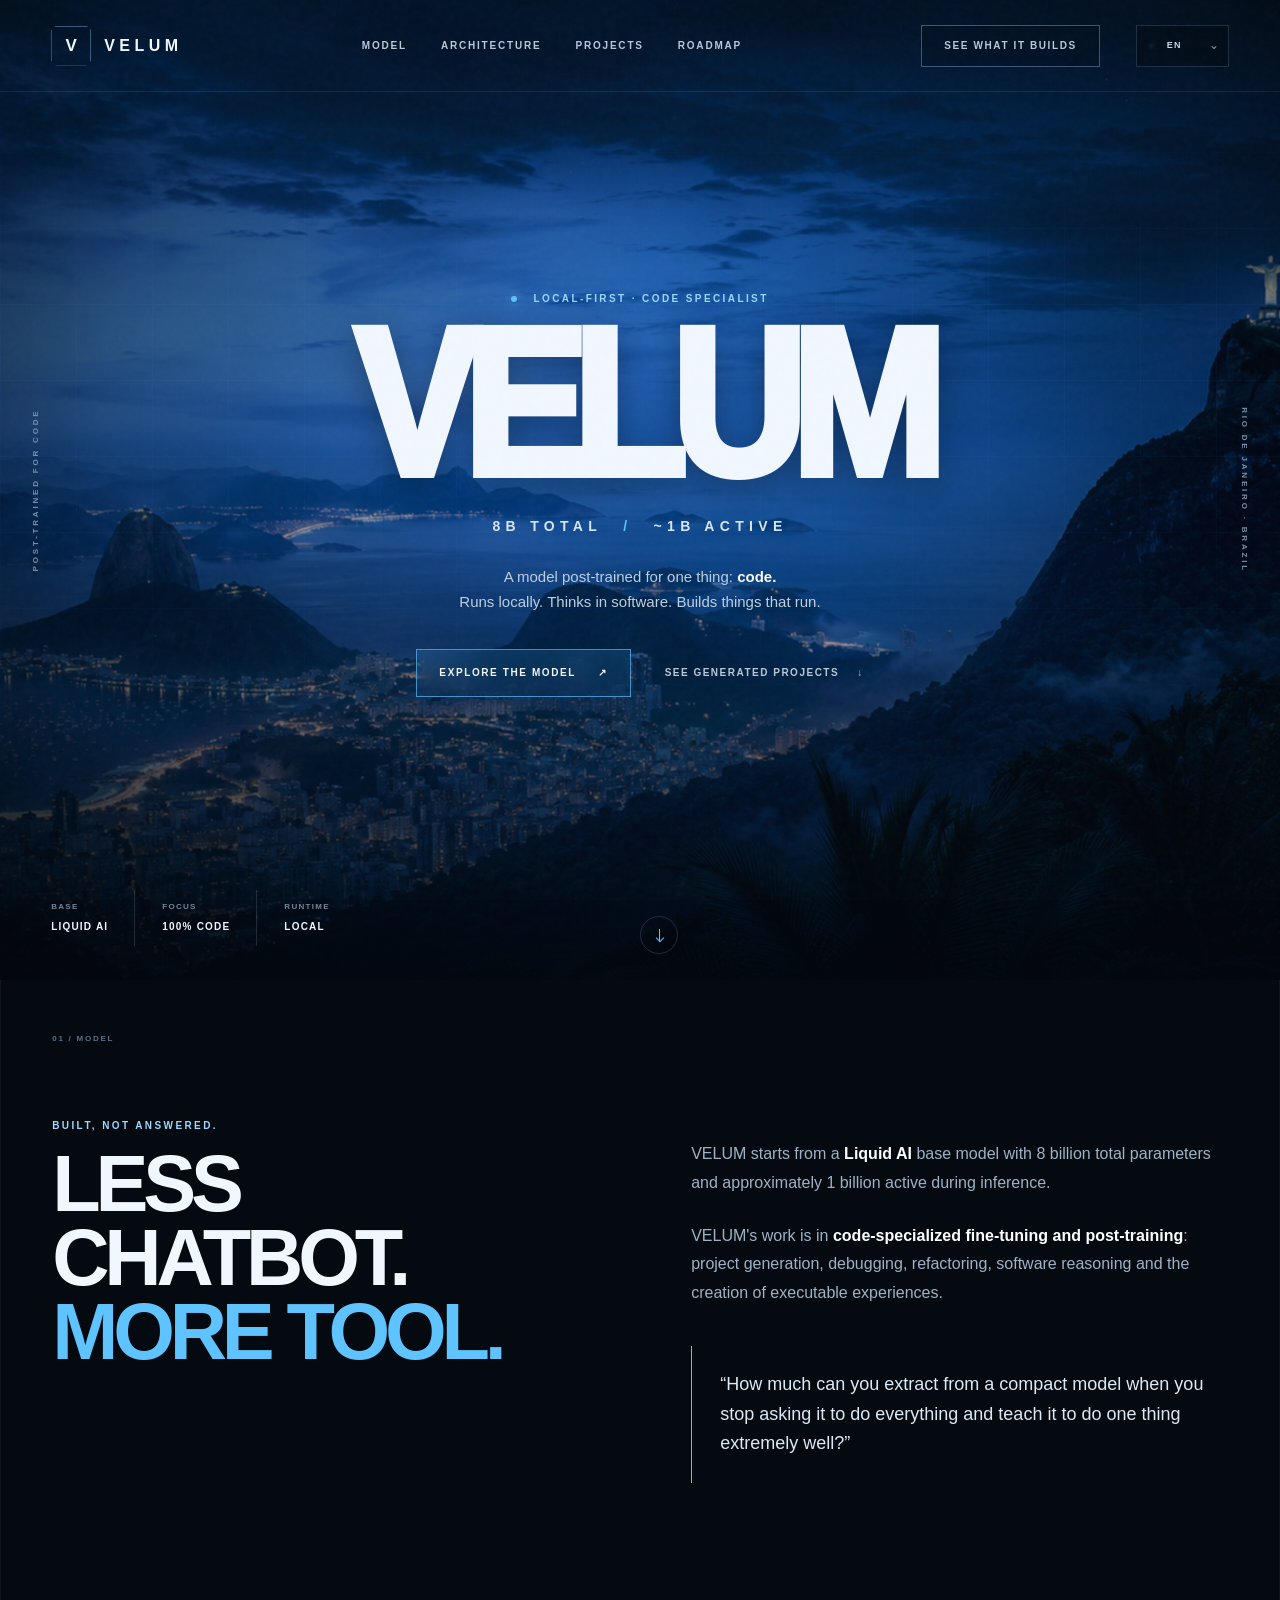
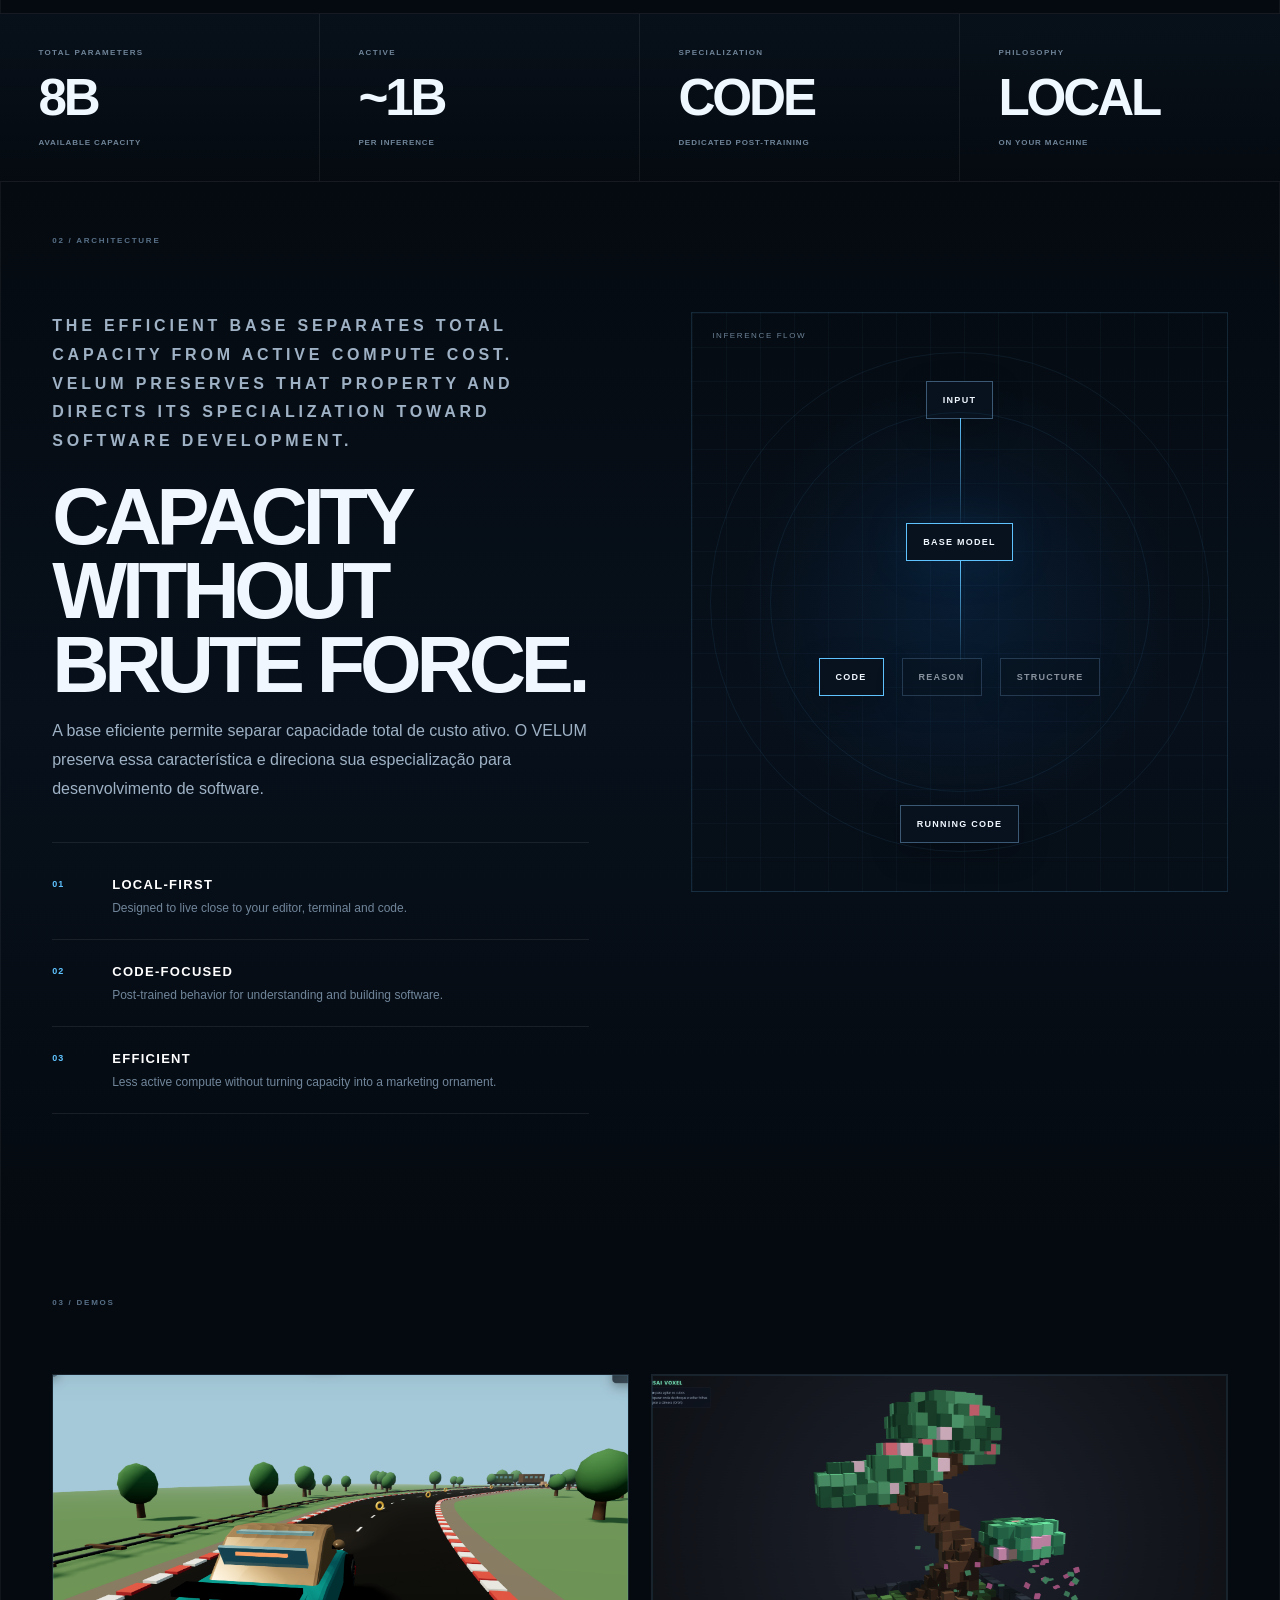
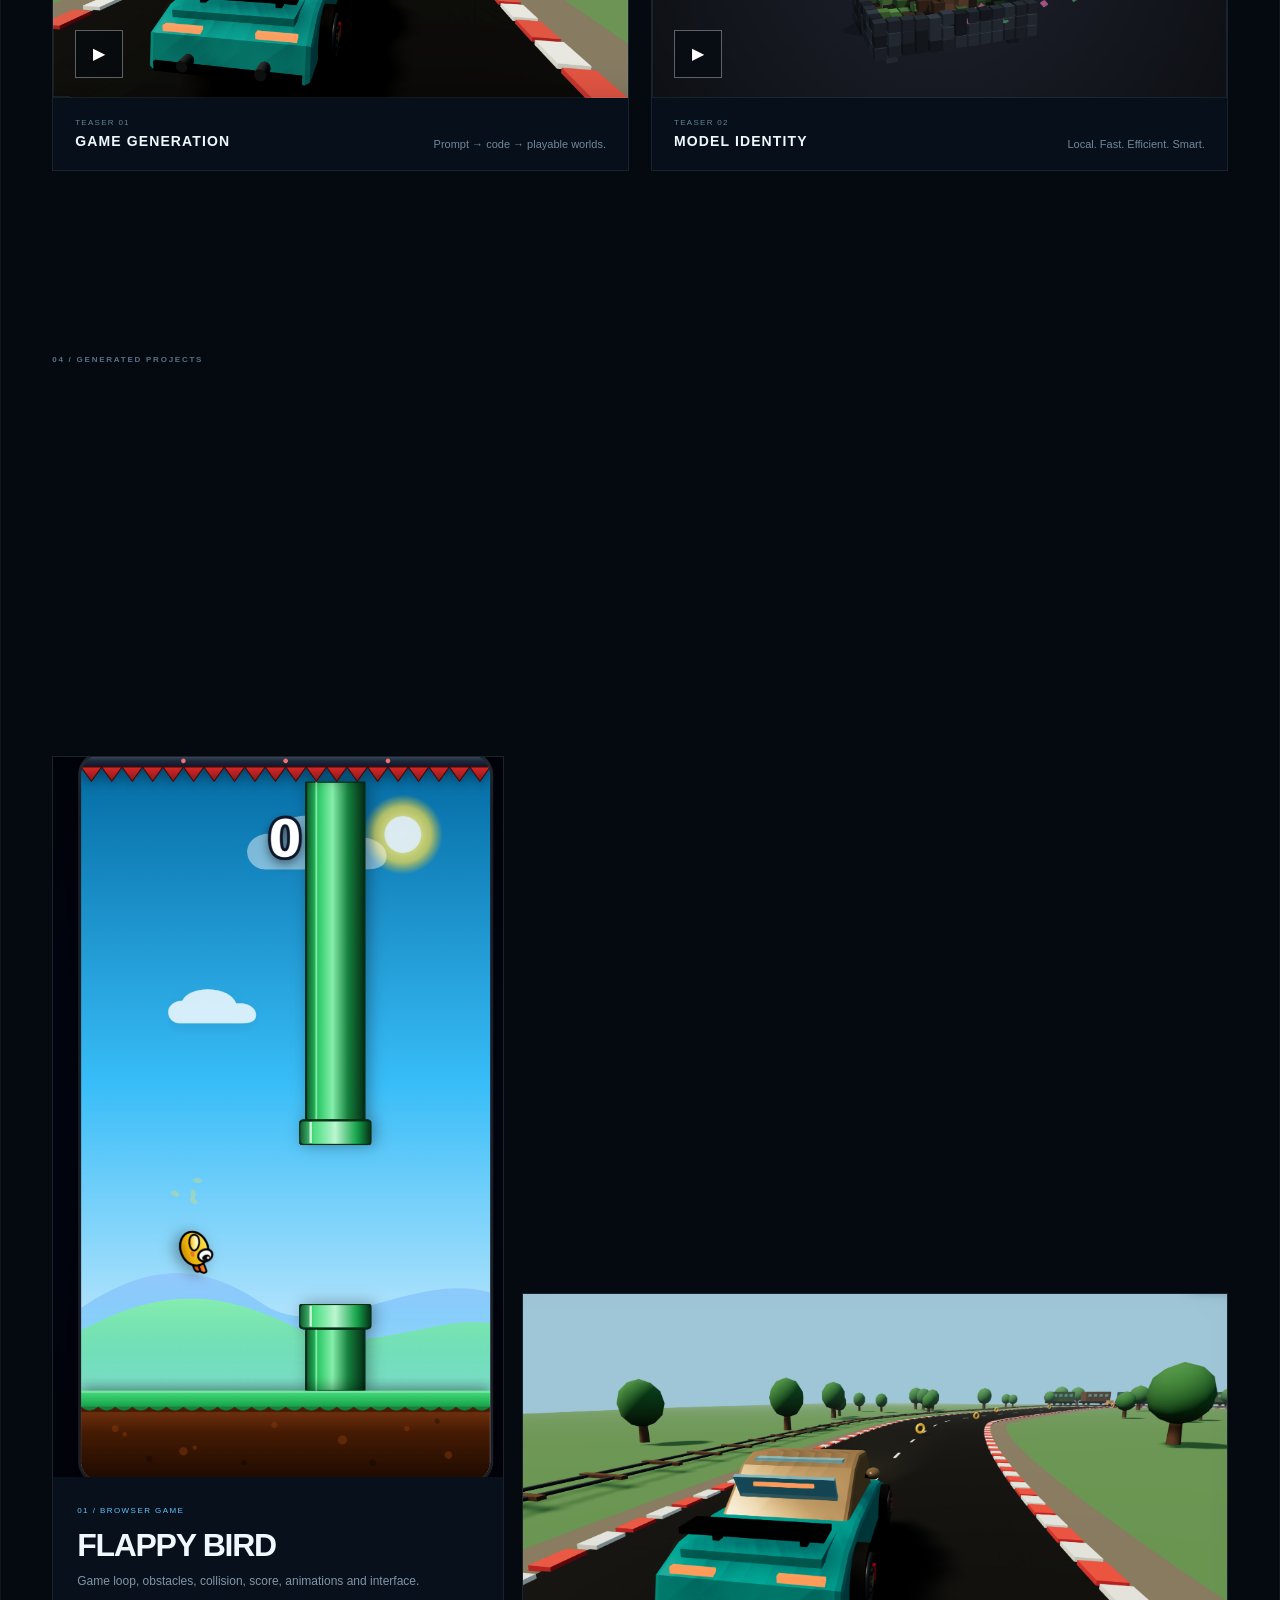
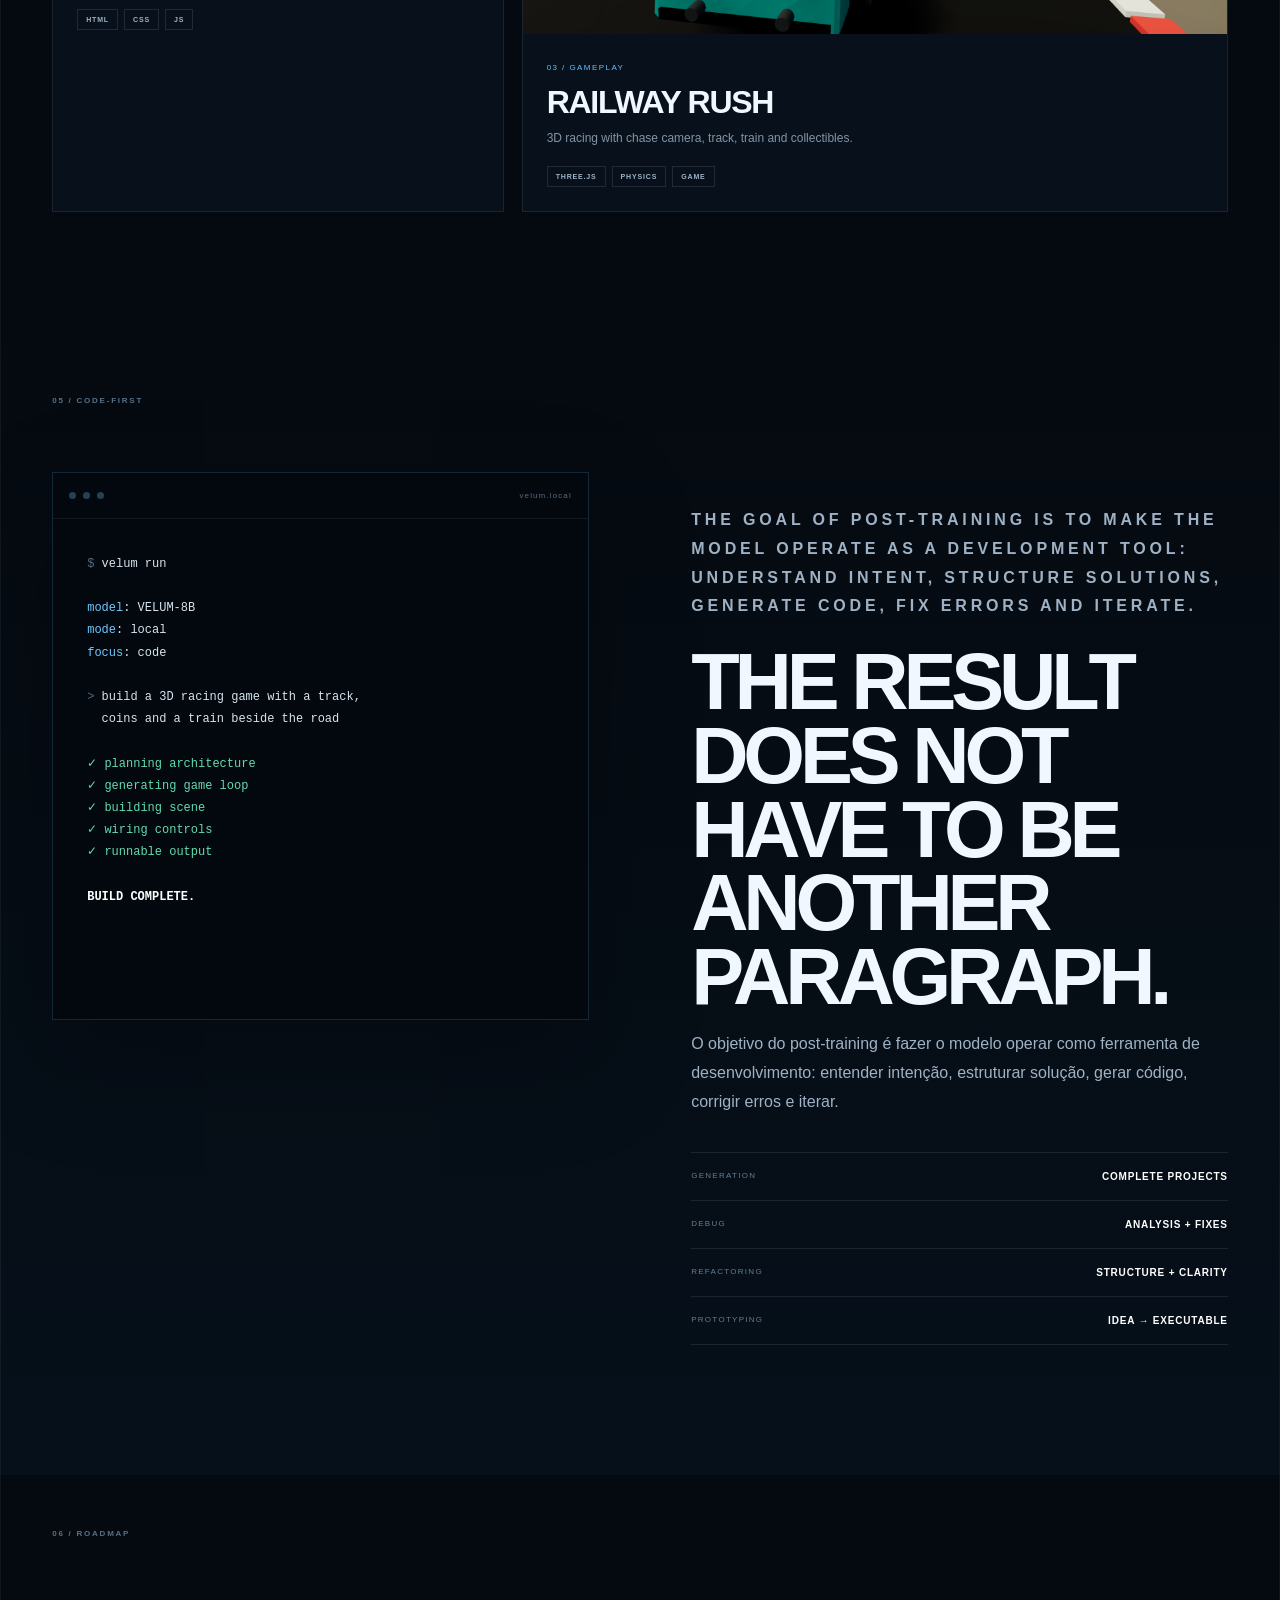
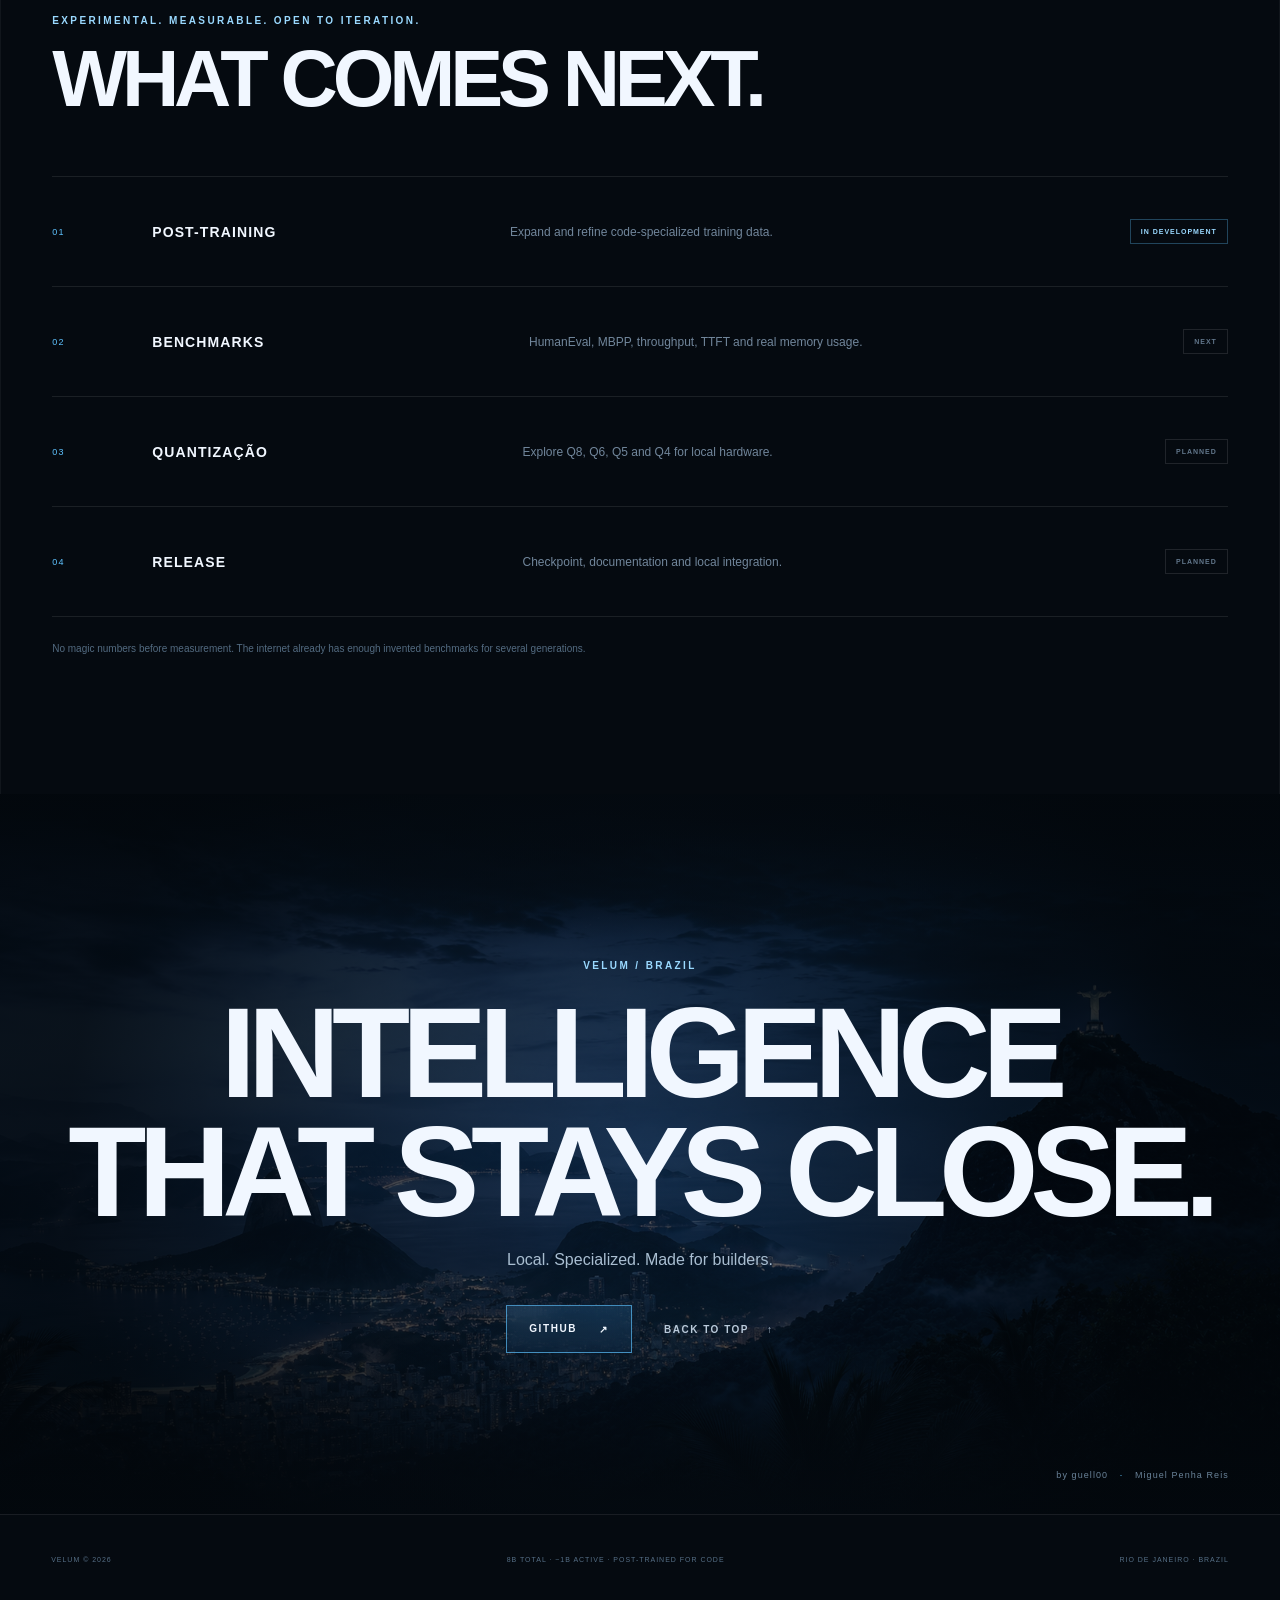
==== index.html @ 0e061c11 "tudo" ====
<!DOCTYPE html>

<html lang="pt-BR">
<head>
<meta charset="utf-8"/>
<meta content="width=device-width,initial-scale=1,viewport-fit=cover" name="viewport"/>
<meta content="VELUM — modelo local 8B / ~1B ativo, pós-treinado para código." data-i18n-content="meta_description" name="description"/>
<meta content="#050b14" name="theme-color"/>
<title>VELUM — Local. Fast. Code-first.</title>
<link href="./styles.css" rel="stylesheet"/>
</head>
<body>
<div aria-hidden="true" class="noise"></div>
<div aria-hidden="true" class="cursor-glow"></div>
<header class="site-header" id="top">
<a aria-label="VELUM início" class="brand" data-i18n-aria-label="aria_home" href="#top">
<span aria-hidden="true" class="brand-mark">V</span>
<span>VELUM</span>
</a>
<nav aria-label="Navegação principal" class="nav">
<a data-i18n="nav_model" href="#modelo">MODELO</a>
<a data-i18n="nav_arch" href="#arquitetura">ARQUITETURA</a>
<a data-i18n="nav_projects" href="#projetos">PROJETOS</a>
<a data-i18n="nav_roadmap" href="#roadmap">ROADMAP</a>
</nav>
<a class="button button-ghost header-cta" data-i18n="nav_cta" href="#projetos">VER O QUE ELE CRIA</a>
<div class="language-switcher"><select aria-label="Selecionar idioma" id="language-select"><option value="pt-BR">PT-BR</option><option value="en">EN</option><option value="zh-CN">中文</option><option value="it">IT</option><option value="es">ES</option></select></div><button aria-expanded="false" aria-label="Abrir menu" class="menu-button" data-i18n-aria-label="aria_menu"><span></span><span></span></button>
</header>
<main>
<section aria-labelledby="hero-title" class="hero">
<div aria-hidden="true" class="hero-bg"></div>
<div aria-hidden="true" class="hero-grid"></div>
<div aria-hidden="true" class="hero-vignette"></div>
<div class="hero-copy reveal">
<div class="eyebrow" data-i18n="hero_eyebrow"><span class="pulse"></span> LOCAL-FIRST · CODE SPECIALIST</div>
<h1 id="hero-title">VELUM</h1>
<p class="hero-kicker">8B TOTAL <span>/</span> ~1B ACTIVE</p>
<p class="hero-description" data-i18n="hero_desc">Um modelo pós-treinado para uma coisa: <strong>código.</strong><br/>Executa localmente. Pensa em software. Constrói coisas que rodam.</p>
<div class="hero-actions">
<a class="button button-primary" data-i18n="hero_explore" href="#modelo">EXPLORAR O MODELO <span>↗</span></a>
<a class="text-link" data-i18n="hero_projects" href="#projetos">VER PROJETOS GERADOS <span>↓</span></a>
</div>
</div>
<div aria-hidden="true" class="hero-side-label left" data-i18n="hero_side_left">POST-TRAINED FOR CODE</div>
<div aria-hidden="true" class="hero-side-label right" data-i18n="hero_side_right">RIO DE JANEIRO · BRASIL</div>
<div class="hero-metrics reveal delay-2">
<div><span data-i18n="metric_base_label">BASE</span><strong>LIQUID AI</strong></div>
<div><span data-i18n="metric_focus_label">FOCO</span><strong data-i18n="metric_focus_value">100% CODE</strong></div>
<div><span data-i18n="metric_exec_label">EXECUÇÃO</span><strong data-i18n="metric_exec_value">LOCAL</strong></div>
</div>
<a aria-label="Rolar para o conteúdo" class="scroll-indicator" data-i18n-aria-label="aria_scroll" href="#modelo"><span></span></a>
</section>
<section class="section intro" id="modelo">
<div class="section-label" data-i18n="sec_model">01 / MODELO</div>
<div class="intro-grid">
<div class="section-heading reveal">
<p class="eyebrow" data-i18n="intro_eyebrow">BUILT, NOT ANSWERED.</p>
<h2 data-i18n="intro_title">Menos chatbot.<br/><em>Mais ferramenta.</em></h2>
</div>
<div class="intro-copy reveal delay-1">
<p data-i18n="intro_p1">VELUM parte de um modelo base da <strong>Liquid AI</strong> com 8 bilhões de parâmetros totais e aproximadamente 1 bilhão ativo durante a inferência.</p>
<p data-i18n="intro_p2">O trabalho do VELUM está no <strong>fine-tuning e post-training especializado em código</strong>: geração de projetos, debugging, refatoração, raciocínio sobre software e criação de experiências executáveis.</p>
<div class="quote" data-i18n="intro_quote">“Quanto você consegue extrair de um modelo compacto quando para de pedir para ele fazer tudo e ensina ele a fazer uma coisa muito bem?”</div>
</div>
</div>
</section>
<section aria-label="Especificações rápidas" class="stats-strip">
<div class="stat-card reveal"><span data-i18n="stat_total_label">PARÂMETROS TOTAIS</span><strong>8B</strong><small data-i18n="stat_total_small">capacidade disponível</small></div>
<div class="stat-card reveal delay-1"><span data-i18n="stat_active_label">ATIVOS</span><strong>~1B</strong><small data-i18n="stat_active_small">por inferência</small></div>
<div class="stat-card reveal delay-2"><span data-i18n="stat_spec_label">ESPECIALIZAÇÃO</span><strong>CODE</strong><small data-i18n="stat_spec_small">post-training dedicado</small></div>
<div class="stat-card reveal delay-3"><span data-i18n="stat_phil_label">FILOSOFIA</span><strong>LOCAL</strong><small data-i18n="stat_phil_small">na sua máquina</small></div>
</section>
<section class="section architecture" id="arquitetura">
<div class="section-label" data-i18n="sec_arch">02 / ARQUITETURA</div>
<div class="arch-grid">
<div class="arch-copy reveal">
<p class="eyebrow" data-i18n="arch_p">8B DISPONÍVEIS. ~1B TRABALHANDO.</p>
<h2 data-i18n="arch_title">Capacidade sem<br/>força bruta.</h2>
<p>A base eficiente permite separar capacidade total de custo ativo. O VELUM preserva essa característica e direciona sua especialização para desenvolvimento de software.</p>
<ul class="feature-list">
<li><span>01</span><div><strong data-i18n="feat1_title">Local-first</strong><p data-i18n="feat1_p">Projetado para viver perto do editor, do terminal e do seu código.</p></div></li>
<li><span>02</span><div><strong data-i18n="feat2_title">Code-focused</strong><p data-i18n="feat2_p">Comportamento pós-treinado para entender e construir software.</p></div></li>
<li><span>03</span><div><strong data-i18n="feat3_title">Eficiente</strong><p data-i18n="feat3_p">Menos compute ativo sem transformar capacidade em enfeite de marketing.</p></div></li>
</ul>
</div>
<div aria-label="Fluxo conceitual da arquitetura" class="arch-visual reveal delay-1">
<div class="arch-caption">INFERENCE FLOW</div>
<div class="node input">INPUT</div>
<div class="flow-line l1"></div>
<div class="node router">BASE MODEL</div>
<div class="experts">
<div class="node expert active">CODE</div>
<div class="node expert">REASON</div>
<div class="node expert">STRUCTURE</div>
</div>
<div class="flow-line l2"></div>
<div class="node output">RUNNING CODE</div>
<div class="arch-orbit orbit-a"></div>
<div class="arch-orbit orbit-b"></div>
</div>
</div>
</section>
<section class="section demos">
<div class="section-label" data-i18n="sec_demos">03 / DEMOS</div>
<div class="video-grid">
<article class="video-card reveal">
<div class="video-frame">
<video loop="" muted="" playsinline="" poster="./assets/projects/railway.png" preload="metadata">
<source src="./assets/video/game-teaser.mp4" type="video/mp4"/>
</video>
<button aria-label="Reproduzir vídeo" class="video-toggle" data-i18n-aria-label="aria_video_play">▶</button>
</div>
<div class="video-meta"><div><span>TEASER 01</span><strong>Game generation</strong></div><p data-i18n="demo1_p">Prompt → código → mundos jogáveis.</p></div>
</article>
<article class="video-card reveal delay-1">
<div class="video-frame">
<video loop="" muted="" playsinline="" poster="./assets/projects/bonsai.png" preload="metadata">
<source src="./assets/video/model-teaser.mp4" type="video/mp4"/>
</video>
<button aria-label="Reproduzir vídeo" class="video-toggle" data-i18n-aria-label="aria_video_play">▶</button>
</div>
<div class="video-meta"><div><span>TEASER 02</span><strong>Model identity</strong></div><p data-i18n="demo2_p">Local. Fast. Efficient. Smart.</p></div>
</article>
</div>
</section>
<section class="section projects" id="projetos">
<div class="section-label" data-i18n="sec_projects">04 / PROJETOS GERADOS</div>
<div class="projects-head reveal">
<div>
<p class="eyebrow" data-i18n="projects_eyebrow">FROM PROMPT TO RUNNING CODE.</p>
<h2 data-i18n="projects_title">Não mostre só<br/>benchmarks.</h2>
</div>
<p data-i18n="projects_p">Mostre o que o modelo consegue construir. Estes experimentos testam geração de interface, lógica, interação e cenas executáveis no navegador.</p>
</div>
<div class="project-grid">
<article class="project-card project-tall reveal">
<div class="project-media"><img alt="Flappy Bird gerado" data-i18n-alt="alt_flappy" loading="lazy" src="./assets/projects/flappy.png"/></div>
<div class="project-info"><span data-i18n="proj1_type">01 / BROWSER GAME</span><h3>Flappy Bird</h3><p data-i18n="proj1_p">Game loop, obstáculos, colisão, score, animações e interface.</p><div class="tags"><b>HTML</b><b>CSS</b><b>JS</b></div></div>
</article>
<article class="project-card reveal delay-1">
<div class="project-media"><img alt="Bonsai Voxel 3D gerado" data-i18n-alt="alt_bonsai" loading="lazy" src="./assets/projects/bonsai.png"/></div>
<div class="project-info"><span data-i18n="proj2_type">02 / THREE.JS</span><h3>Bonsai Voxel</h3><p data-i18n="proj2_p">Cena 3D, voxels, câmera orbital, interação e partículas.</p><div class="tags"><b>THREE.JS</b><b>WEBGL</b><b>3D</b></div></div>
</article>
<article class="project-card reveal delay-2">
<div class="project-media"><img alt="Railway Rush gerado" data-i18n-alt="alt_railway" loading="lazy" src="./assets/projects/railway.png"/></div>
<div class="project-info"><span data-i18n="proj3_type">03 / GAMEPLAY</span><h3>Railway Rush</h3><p data-i18n="proj3_p">Corrida 3D com câmera de perseguição, pista, trem e collectibles.</p><div class="tags"><b>THREE.JS</b><b>PHYSICS</b><b>GAME</b></div></div>
</article>
</div>
</section>
<section class="section code-section">
<div class="section-label" data-i18n="sec_code">05 / CODE-FIRST</div>
<div class="code-grid">
<div aria-label="Exemplo conceitual de terminal" class="code-window reveal">
<div class="window-bar"><i></i><i></i><i></i><span>velum.local</span></div>
<pre><code data-i18n-html="terminal"><span class="muted">$</span> velum run

<span class="blue">model</span>: VELUM-8B
<span class="blue">mode</span>: local
<span class="blue">focus</span>: code

<span class="muted">&gt;</span> crie um jogo 3D com uma pista,
  moedas e um trem ao lado da estrada

<span class="green">✓ planning architecture</span>
<span class="green">✓ generating game loop</span>
<span class="green">✓ building scene</span>
<span class="green">✓ wiring controls</span>
<span class="green">✓ runnable output</span>

<span class="accent">BUILD COMPLETE.</span></code></pre>
</div>
<div class="code-copy reveal delay-1">
<p class="eyebrow" data-i18n="code_p">IDEA IN. SOFTWARE OUT.</p>
<h2 data-i18n="code_title">O resultado não precisa ser outro parágrafo.</h2>
<p>O objetivo do post-training é fazer o modelo operar como ferramenta de desenvolvimento: entender intenção, estruturar solução, gerar código, corrigir erros e iterar.</p>
<div class="capability-table">
<div><span data-i18n="cap1_label">GERAÇÃO</span><strong data-i18n="cap1_value">projetos completos</strong></div>
<div><span data-i18n="cap2_label">DEBUG</span><strong data-i18n="cap2_value">análise + correção</strong></div>
<div><span data-i18n="cap3_label">REFATORAÇÃO</span><strong data-i18n="cap3_value">estrutura + clareza</strong></div>
<div><span data-i18n="cap4_label">PROTOTIPAGEM</span><strong data-i18n="cap4_value">ideia → executável</strong></div>
</div>
</div>
</div>
</section>
<section class="section roadmap" id="roadmap">
<div class="section-label" data-i18n="sec_roadmap">06 / ROADMAP</div>
<div class="roadmap-head reveal"><p class="eyebrow" data-i18n="road_eyebrow">EXPERIMENTAL. MENSURÁVEL. ABERTO A ITERAÇÃO.</p><h2 data-i18n="road_title">O que vem agora.</h2></div>
<div class="roadmap-list">
<div class="road-item reveal"><span>01</span><strong>Post-training</strong><p data-i18n="road1_p">Expandir e refinar dados especializados em código.</p><b class="status active" data-i18n="road1_status">EM DESENVOLVIMENTO</b></div>
<div class="road-item reveal delay-1"><span>02</span><strong>Benchmarks</strong><p data-i18n="road2_p">HumanEval, MBPP, throughput, TTFT e memória real.</p><b class="status" data-i18n="road2_status">PRÓXIMO</b></div>
<div class="road-item reveal delay-2"><span>03</span><strong>Quantização</strong><p data-i18n="road3_p">Explorar Q8, Q6, Q5 e Q4 para hardware local.</p><b class="status" data-i18n="road3_status">PLANEJADO</b></div>
<div class="road-item reveal delay-3"><span>04</span><strong>Release</strong><p data-i18n="road4_p">Checkpoint, documentação e integração local.</p><b class="status" data-i18n="road4_status">PLANEJADO</b></div>
</div>
<p class="road-note" data-i18n="road_note">Sem números mágicos antes de medir. A internet já possui benchmark inventado suficiente para várias gerações.</p>
</section>
<section class="final-cta">
<div aria-hidden="true" class="final-bg"></div>
<div class="final-copy reveal">
<span class="eyebrow" data-i18n="final_eyebrow">VELUM / BRAZIL</span>
<h2 data-i18n="final_title">Inteligência<br/>que fica perto.</h2>
<p data-i18n="final_p">Local. Especializada. Feita para quem constrói.</p>
<div class="final-actions">
<a class="button button-primary" href="https://github.com/guell00" rel="noreferrer" target="_blank">GITHUB <span>↗</span></a>
<a class="text-link" data-i18n="back_top" href="#top">VOLTAR AO TOPO <span>↑</span></a>
</div>
</div>
<div class="signature">by guell00 <span>·</span> Miguel Penha Reis</div>
</section>
</main>
<footer>
<span>VELUM © 2026</span>
<span>8B TOTAL · ~1B ACTIVE · POST-TRAINED FOR CODE</span>
<span data-i18n="footer_place">RIO DE JANEIRO · BRASIL</span>
</footer>
<script src="./script.js"></script>
</body>
</html>
---- styles.css ----
:root{
  --bg:#050a10;
  --bg-2:#07111d;
  --panel:#0b1623;
  --line:rgba(145,202,255,.18);
  --line-strong:rgba(145,202,255,.38);
  --text:#f1f7ff;
  --muted:#8094aa;
  --blue:#5fc3ff;
  --blue-2:#167de8;
  --blue-soft:#9ad9ff;
  --green:#66e5b0;
  --max:1380px;
  --radius:2px;
}

*{box-sizing:border-box}
html{scroll-behavior:smooth;background:var(--bg)}
body{margin:0;background:var(--bg);color:var(--text);font-family:"Arial Narrow","Aptos Narrow","Segoe UI",Arial,sans-serif;overflow-x:hidden}
a{color:inherit;text-decoration:none}
button{font:inherit}
img,video{display:block;max-width:100%}
::selection{background:var(--blue);color:#02101a}

.noise{position:fixed;inset:0;z-index:100;pointer-events:none;opacity:.035;background-image:url("data:image/svg+xml,%3Csvg viewBox='0 0 160 160' xmlns='http://www.w3.org/2000/svg'%3E%3Cfilter id='n'%3E%3CfeTurbulence type='fractalNoise' baseFrequency='.8' numOctaves='3' stitchTiles='stitchTiles'/%3E%3C/filter%3E%3Crect width='100%25' height='100%25' filter='url(%23n)' opacity='.75'/%3E%3C/svg%3E")}
.cursor-glow{position:fixed;width:480px;height:480px;border-radius:50%;background:radial-gradient(circle,rgba(34,143,255,.09),transparent 68%);pointer-events:none;z-index:0;transform:translate(-50%,-50%);transition:opacity .25s}

.site-header{position:absolute;z-index:20;top:0;left:0;width:100%;height:92px;padding:0 clamp(24px,4vw,72px);display:grid;grid-template-columns:auto 1fr auto auto;gap:36px;align-items:center;border-bottom:1px solid rgba(255,255,255,.08)}
.brand{display:flex;align-items:center;gap:13px;font-size:16px;font-weight:900;letter-spacing:.28em}
.brand-mark{display:grid;place-items:center;width:40px;height:40px;border:1px solid var(--line-strong);font-size:17px;letter-spacing:0;clip-path:polygon(12% 0,88% 0,100% 12%,100% 88%,88% 100%,12% 100%,0 88%,0 12%)}
.nav{display:flex;justify-content:center;gap:34px}
.nav a,.header-cta{font-size:10px;font-weight:800;letter-spacing:.18em;color:#b9c9d9;transition:.2s}
.nav a:hover{color:white}
.menu-button{display:none;width:42px;height:42px;border:1px solid var(--line);background:rgba(5,12,20,.5);color:white;place-content:center;gap:6px}
.menu-button span{display:block;width:17px;height:1px;background:white}

.button{display:inline-flex;align-items:center;justify-content:center;gap:22px;height:48px;padding:0 22px;border:1px solid var(--line-strong);font-size:10px;font-weight:900;letter-spacing:.16em;transition:.25s;background:rgba(4,13,22,.25);backdrop-filter:blur(10px)}
.button:hover{transform:translateY(-2px);border-color:var(--blue);box-shadow:0 12px 40px rgba(0,114,255,.16)}
.button-primary{background:linear-gradient(180deg,rgba(51,161,244,.17),rgba(13,84,155,.13));border-color:rgba(95,195,255,.65)}
.button-ghost{height:42px}
.text-link{font-size:10px;font-weight:900;letter-spacing:.15em;color:#b9c9d9;display:inline-flex;gap:18px;align-items:center}
.text-link:hover{color:white}

.hero{position:relative;min-height:100svh;height:980px;display:flex;align-items:center;justify-content:center;isolation:isolate;overflow:hidden}
.hero-bg,.final-bg{position:absolute;inset:0;background-image:url('./assets/rio-bg.png');background-size:cover;background-position:center 54%;z-index:-4;transform:scale(1.02)}
.hero-grid{position:absolute;inset:0;z-index:-2;background-image:linear-gradient(rgba(100,180,255,.045) 1px,transparent 1px),linear-gradient(90deg,rgba(100,180,255,.045) 1px,transparent 1px);background-size:76px 76px;mask-image:linear-gradient(to bottom,transparent 6%,black 35%,transparent 90%)}
.hero-vignette{position:absolute;inset:0;z-index:-3;background:radial-gradient(circle at 52% 45%,rgba(9,74,130,.03) 0 20%,rgba(2,8,15,.36) 66%,rgba(2,7,12,.78) 100%),linear-gradient(to bottom,rgba(3,9,16,.22),rgba(3,9,16,.06) 45%,rgba(3,9,16,.7) 100%)}
.hero-copy{text-align:center;width:min(980px,calc(100% - 44px));margin-top:10px}
.eyebrow{font-size:10px;font-weight:900;letter-spacing:.24em;color:var(--blue-soft);text-transform:uppercase}
.pulse{display:inline-block;width:6px;height:6px;background:var(--blue);border-radius:50%;margin-right:11px;box-shadow:0 0 14px var(--blue);animation:pulse 2s ease infinite}
@keyframes pulse{50%{opacity:.35;box-shadow:0 0 4px var(--blue)}}
.hero h1{margin:24px 0 4px;font-family:"Arial Black","Segoe UI Black",Arial,sans-serif;font-size:clamp(98px,16.4vw,264px);line-height:.74;letter-spacing:-.075em;font-weight:950;text-transform:uppercase;text-shadow:0 10px 40px rgba(0,0,0,.38);transform:scaleX(.88)}
.hero-kicker{margin:34px 0 0;font-size:14px;font-weight:900;letter-spacing:.38em;color:#d7e7f7}.hero-kicker span{color:var(--blue);padding:0 12px}
.hero-description{font-size:clamp(15px,1.15vw,19px);line-height:1.7;color:#bdd0e1;margin:30px auto 34px;max-width:700px}.hero-description strong{color:white}
.hero-actions{display:flex;justify-content:center;align-items:center;gap:34px;flex-wrap:wrap}
.hero-side-label{position:absolute;top:50%;font-size:8px;font-weight:900;letter-spacing:.35em;color:#7991a9;writing-mode:vertical-rl;text-transform:uppercase}.hero-side-label.left{left:31px;transform:rotate(180deg) translateY(50%)}.hero-side-label.right{right:31px;transform:translateY(-50%)}
.hero-metrics{position:absolute;left:clamp(24px,4vw,72px);right:clamp(24px,4vw,72px);bottom:34px;display:flex;gap:1px;align-items:end}
.hero-metrics div{padding:12px 26px 12px 0;margin-right:26px;border-right:1px solid rgba(255,255,255,.13)}.hero-metrics div:last-child{border:0}.hero-metrics span{display:block;color:#72879b;font-size:8px;font-weight:800;letter-spacing:.16em;margin-bottom:5px}.hero-metrics strong{font-size:10px;letter-spacing:.12em}
.scroll-indicator{position:absolute;bottom:26px;left:50%;width:38px;height:38px;border:1px solid var(--line);border-radius:50%;display:grid;place-items:center}.scroll-indicator span{width:1px;height:12px;background:var(--blue);position:relative;animation:scroll 1.7s ease infinite}.scroll-indicator span:after{content:"";position:absolute;width:5px;height:5px;border-right:1px solid var(--blue);border-bottom:1px solid var(--blue);bottom:0;left:-2px;transform:rotate(45deg)}@keyframes scroll{50%{transform:translateY(4px)}}

.section{position:relative;max-width:var(--max);margin:0 auto;padding:130px clamp(24px,4vw,72px);border-left:1px solid rgba(255,255,255,.05);border-right:1px solid rgba(255,255,255,.05)}
.section-label{position:absolute;left:clamp(24px,4vw,72px);top:54px;font-size:8px;font-weight:900;letter-spacing:.22em;color:#587087}
.intro-grid,.arch-grid,.code-grid{display:grid;grid-template-columns:1fr 1fr;gap:clamp(60px,8vw,140px);align-items:start}
.section-heading h2,.arch-copy h2,.projects-head h2,.code-copy h2,.roadmap-head h2,.final-copy h2{font-family:"Arial Black","Segoe UI Black",Arial,sans-serif;font-size:clamp(48px,6.2vw,96px);line-height:.93;letter-spacing:-.065em;margin:16px 0;text-transform:uppercase}.section-heading h2 em{font-style:normal;color:var(--blue)}
.intro-copy{padding-top:30px}.intro-copy>p,.arch-copy>p,.code-copy>p,.projects-head>p{font-size:16px;line-height:1.8;color:#9fb2c5;margin:0 0 24px}.intro-copy strong,.arch-copy strong,.code-copy strong{color:white}
.quote{margin-top:38px;padding:24px 0 24px 28px;border-left:1px solid var(--blue);font-size:18px;line-height:1.65;color:#dce8f4}

.stats-strip{max-width:var(--max);margin:0 auto;display:grid;grid-template-columns:repeat(4,1fr);border:1px solid rgba(255,255,255,.07);border-left:0;border-right:0}
.stat-card{padding:34px clamp(22px,3vw,44px);border-right:1px solid rgba(255,255,255,.07);background:linear-gradient(180deg,rgba(12,27,42,.38),rgba(6,13,21,.08))}.stat-card:last-child{border-right:0}.stat-card span,.stat-card small{display:block;font-size:8px;letter-spacing:.17em;color:#6f8498;font-weight:900}.stat-card strong{display:block;font-family:"Arial Black",Arial,sans-serif;font-size:clamp(34px,4vw,60px);letter-spacing:-.06em;margin:11px 0;color:#eff7ff}.stat-card small{text-transform:uppercase;letter-spacing:.11em}

.architecture{background:linear-gradient(180deg,#050a10,#07101b 50%,#050a10)}
.feature-list{list-style:none;padding:10px 0 0;margin:38px 0 0;border-top:1px solid rgba(255,255,255,.08)}.feature-list li{display:grid;grid-template-columns:44px 1fr;gap:16px;padding:22px 0;border-bottom:1px solid rgba(255,255,255,.08)}.feature-list li>span{font-size:9px;color:var(--blue);font-weight:900;letter-spacing:.12em;padding-top:4px}.feature-list strong{font-size:13px;text-transform:uppercase;letter-spacing:.1em}.feature-list p{margin:6px 0 0;color:#71869b;line-height:1.5;font-size:12px}
.arch-visual{position:relative;min-height:580px;border:1px solid rgba(95,195,255,.15);background:radial-gradient(circle at center,rgba(22,125,232,.12),transparent 56%),linear-gradient(rgba(95,195,255,.035) 1px,transparent 1px),linear-gradient(90deg,rgba(95,195,255,.035) 1px,transparent 1px);background-size:auto,34px 34px,34px 34px;overflow:hidden;display:grid;place-items:center}.arch-caption{position:absolute;top:18px;left:20px;font-size:8px;letter-spacing:.2em;color:#6c8297}.node{position:absolute;border:1px solid var(--line-strong);background:#07121e;padding:13px 16px;font-size:9px;font-weight:900;letter-spacing:.14em;box-shadow:0 10px 30px rgba(0,0,0,.25)}.node.input{top:68px}.node.router{top:210px;border-color:var(--blue);box-shadow:0 0 50px rgba(42,143,235,.12)}.experts{position:absolute;top:345px;display:flex;gap:18px}.node.expert{position:relative;opacity:.55}.node.expert.active{opacity:1;border-color:var(--blue)}.node.output{bottom:48px}.flow-line{position:absolute;width:1px;background:linear-gradient(var(--blue),rgba(95,195,255,.1));left:50%}.l1{top:105px;height:105px}.l2{top:247px;height:100px}.arch-orbit{position:absolute;border:1px solid rgba(95,195,255,.08);border-radius:50%;left:50%;top:50%;transform:translate(-50%,-50%);animation:orbit 14s linear infinite}.orbit-a{width:380px;height:380px}.orbit-b{width:500px;height:500px;animation-direction:reverse;animation-duration:20s}@keyframes orbit{to{transform:translate(-50%,-50%) rotate(360deg)}}

.video-grid{display:grid;grid-template-columns:1fr 1fr;gap:22px}.video-card{border:1px solid rgba(255,255,255,.08);background:#07101a}.video-frame{position:relative;aspect-ratio:16/9;overflow:hidden;background:#02060b}.video-frame video{width:100%;height:100%;object-fit:cover;filter:saturate(.88) contrast(1.05)}.video-frame:after{content:"";position:absolute;inset:0;border:1px solid rgba(95,195,255,.1);pointer-events:none}.video-toggle{position:absolute;left:22px;bottom:20px;width:48px;height:48px;border:1px solid rgba(255,255,255,.35);background:rgba(3,10,17,.55);backdrop-filter:blur(12px);color:white;cursor:pointer}.video-meta{display:grid;grid-template-columns:1fr auto;gap:20px;padding:20px 22px;align-items:end}.video-meta span{display:block;font-size:8px;letter-spacing:.16em;color:#658099;margin-bottom:5px}.video-meta strong{font-size:14px;text-transform:uppercase;letter-spacing:.08em}.video-meta p{margin:0;color:#71879c;font-size:11px}

.projects-head{display:grid;grid-template-columns:1.2fr .8fr;gap:80px;align-items:end;margin-bottom:50px}.projects-head>p{padding-bottom:12px}.project-grid{display:grid;grid-template-columns:.78fr 1.22fr;grid-template-rows:auto auto;gap:18px}.project-card{border:1px solid rgba(255,255,255,.08);background:#08111b;overflow:hidden;position:relative}.project-tall{grid-row:span 2}.project-media{overflow:hidden;background:#03080d}.project-tall .project-media{height:720px}.project-card:not(.project-tall) .project-media{height:340px}.project-media img{width:100%;height:100%;object-fit:cover;transition:transform .7s cubic-bezier(.2,.7,.2,1),filter .5s}.project-card:hover img{transform:scale(1.025);filter:saturate(1.1)}.project-info{padding:22px 24px 24px}.project-info>span{font-size:8px;letter-spacing:.18em;color:var(--blue)}.project-info h3{font-family:"Arial Black",Arial,sans-serif;font-size:32px;letter-spacing:-.04em;text-transform:uppercase;margin:10px 0 8px}.project-info p{margin:0 0 18px;color:#8094a8;font-size:12px;line-height:1.6}.tags{display:flex;gap:6px;flex-wrap:wrap}.tags b{font-size:7px;letter-spacing:.12em;padding:6px 8px;border:1px solid rgba(255,255,255,.1);color:#9db3c7}

.code-section{background:linear-gradient(180deg,#050a10,#06101a)}.code-window{border:1px solid rgba(95,195,255,.17);background:#03080e;box-shadow:0 40px 100px rgba(0,0,0,.25)}.window-bar{height:46px;border-bottom:1px solid rgba(255,255,255,.07);display:flex;align-items:center;gap:7px;padding:0 16px}.window-bar i{width:7px;height:7px;border-radius:50%;background:#274052}.window-bar span{margin-left:auto;font-size:8px;letter-spacing:.14em;color:#536c83}.code-window pre{margin:0;padding:34px;overflow:auto;min-height:500px;font:12px/1.85 ui-monospace,SFMono-Regular,Menlo,Consolas,monospace;color:#d7e4ef}.code-window .muted{color:#526a80}.code-window .blue{color:#6ec8ff}.code-window .green{color:#63dab0}.code-window .accent{color:white;font-weight:800}.code-copy{padding-top:34px}.capability-table{margin-top:36px;border-top:1px solid rgba(255,255,255,.09)}.capability-table div{display:flex;justify-content:space-between;gap:20px;padding:18px 0;border-bottom:1px solid rgba(255,255,255,.09)}.capability-table span{font-size:8px;color:#647d94;letter-spacing:.16em}.capability-table strong{font-size:10px;letter-spacing:.08em;text-transform:uppercase}

.roadmap-head{margin-bottom:60px}.roadmap-list{border-top:1px solid rgba(255,255,255,.09)}.road-item{display:grid;grid-template-columns:70px 1fr 1.8fr auto;align-items:center;gap:30px;min-height:110px;border-bottom:1px solid rgba(255,255,255,.09)}.road-item>span{font-size:9px;color:var(--blue);letter-spacing:.14em}.road-item>strong{font-size:14px;text-transform:uppercase;letter-spacing:.08em}.road-item p{font-size:12px;color:#71869b}.status{font-size:7px;letter-spacing:.14em;color:#62778c;border:1px solid rgba(255,255,255,.11);padding:8px 10px}.status.active{color:var(--blue-soft);border-color:rgba(95,195,255,.32)}.road-note{font-size:10px;color:#536b81;margin-top:26px}

.final-cta{position:relative;min-height:720px;display:flex;align-items:center;justify-content:center;text-align:center;overflow:hidden;isolation:isolate}.final-bg{z-index:-3;filter:saturate(.7) brightness(.55);background-position:center 58%}.final-cta:before{content:"";position:absolute;inset:0;z-index:-2;background:radial-gradient(circle,rgba(6,28,48,.15),rgba(2,7,12,.82) 78%),linear-gradient(to bottom,var(--bg),transparent 20%,transparent 75%,var(--bg))}.final-copy h2{font-size:clamp(70px,10vw,150px);margin:20px 0}.final-copy p{color:#a9bed1;font-size:16px}.final-actions{display:flex;justify-content:center;align-items:center;gap:32px;margin-top:36px}.signature{position:absolute;bottom:34px;right:clamp(24px,4vw,72px);font-size:9px;letter-spacing:.12em;color:#6a8399}.signature span{color:var(--blue);padding:0 8px}
footer{max-width:var(--max);margin:auto;min-height:90px;padding:0 clamp(24px,4vw,72px);display:flex;align-items:center;justify-content:space-between;border-top:1px solid rgba(255,255,255,.08);font-size:7px;letter-spacing:.14em;color:#566f86}

.reveal{opacity:0;transform:translateY(24px);transition:opacity .8s cubic-bezier(.2,.7,.2,1),transform .8s cubic-bezier(.2,.7,.2,1)}.reveal.visible{opacity:1;transform:none}.delay-1{transition-delay:.1s}.delay-2{transition-delay:.2s}.delay-3{transition-delay:.3s}

@media(max-width:1050px){
  .nav,.header-cta{display:none}.site-header{grid-template-columns:auto 1fr auto}.menu-button{display:grid;grid-column:3}.nav.open{position:absolute;display:flex;top:92px;left:0;width:100%;background:#06101b;flex-direction:column;padding:28px 30px;border-bottom:1px solid var(--line);gap:22px}.nav.open a{font-size:12px}
  .intro-grid,.arch-grid,.code-grid,.projects-head{grid-template-columns:1fr;gap:50px}.arch-visual{min-height:520px}.project-grid{grid-template-columns:1fr 1fr;grid-template-rows:auto}.project-tall{grid-row:auto}.project-tall .project-media,.project-card:not(.project-tall) .project-media{height:390px}.project-tall{grid-column:span 2}.project-tall .project-media{height:600px}.road-item{grid-template-columns:48px 1fr auto}.road-item p{grid-column:2/4;margin-top:-20px}.video-meta{grid-template-columns:1fr}.stats-strip{grid-template-columns:1fr 1fr}.stat-card:nth-child(2){border-right:0}.stat-card:nth-child(-n+2){border-bottom:1px solid rgba(255,255,255,.07)}
}

@media(max-width:700px){
  .site-header{height:74px}.nav.open{top:74px}.brand{font-size:13px}.brand-mark{width:34px;height:34px}.hero{height:auto;min-height:820px}.hero h1{font-size:clamp(82px,28vw,150px);margin-top:25px}.hero-kicker{font-size:10px;letter-spacing:.18em}.hero-description{font-size:14px}.hero-actions{gap:20px}.hero-side-label{display:none}.hero-metrics{display:none}.scroll-indicator{bottom:22px}.section{padding:105px 22px}.section-label{left:22px;top:38px}.stats-strip{grid-template-columns:1fr 1fr}.stat-card{padding:26px 20px}.video-grid{grid-template-columns:1fr}.projects-head{gap:20px}.project-grid{grid-template-columns:1fr}.project-tall{grid-column:auto}.project-tall .project-media,.project-card:not(.project-tall) .project-media{height:300px}.project-tall .project-media img{object-position:center}.arch-visual{min-height:500px}.experts{gap:7px}.node{padding:10px;font-size:7px}.road-item{grid-template-columns:34px 1fr;gap:16px;padding:22px 0}.road-item .status{grid-column:2;justify-self:start}.road-item p{grid-column:2;margin:0}.final-cta{min-height:620px;padding:80px 22px}.final-copy h2{font-size:60px}.final-actions{flex-direction:column}.signature{right:22px;left:22px;text-align:center}footer{padding:28px 22px;gap:16px;flex-direction:column;text-align:center}.cursor-glow{display:none}
}

@media(prefers-reduced-motion:reduce){html{scroll-behavior:auto}.reveal{opacity:1;transform:none;transition:none}.arch-orbit,.pulse,.scroll-indicator span{animation:none}}

/* Language selector */
.language-switcher{position:relative;display:flex;align-items:center}
.language-switcher:before{content:"◉";position:absolute;left:12px;color:var(--blue);font-size:8px;pointer-events:none}
.language-switcher select{appearance:none;-webkit-appearance:none;height:42px;min-width:88px;padding:0 28px 0 30px;border:1px solid var(--line);background:rgba(5,12,20,.58);backdrop-filter:blur(12px);color:#c7d8e8;font:800 9px/1 "Arial Narrow","Segoe UI",Arial,sans-serif;letter-spacing:.12em;cursor:pointer;outline:none;border-radius:0;transition:.2s}
.language-switcher:after{content:"⌄";position:absolute;right:10px;top:50%;transform:translateY(-55%);font-size:12px;color:#7f9bb3;pointer-events:none}
.language-switcher select:hover,.language-switcher select:focus{border-color:var(--blue);color:#fff;box-shadow:0 0 28px rgba(42,143,235,.10)}
.language-switcher option{background:#07111d;color:#dce9f5}
html[lang="zh-CN"] body{font-family:"Microsoft YaHei","PingFang SC","Noto Sans CJK SC","Segoe UI",Arial,sans-serif}
html[lang="zh-CN"] .hero h1,html[lang="zh-CN"] .section-heading h2,html[lang="zh-CN"] .arch-copy h2,html[lang="zh-CN"] .projects-head h2,html[lang="zh-CN"] .code-copy h2,html[lang="zh-CN"] .roadmap-head h2,html[lang="zh-CN"] .final-copy h2{letter-spacing:-.02em;transform:none}
@media(max-width:1050px){.site-header{grid-template-columns:auto 1fr auto auto}.language-switcher{grid-column:3}.menu-button{grid-column:4}}
@media(max-width:700px){.language-switcher select{min-width:74px;height:38px;padding-left:27px;padding-right:22px;font-size:8px}.site-header{gap:10px;padding-left:18px;padding-right:18px}}
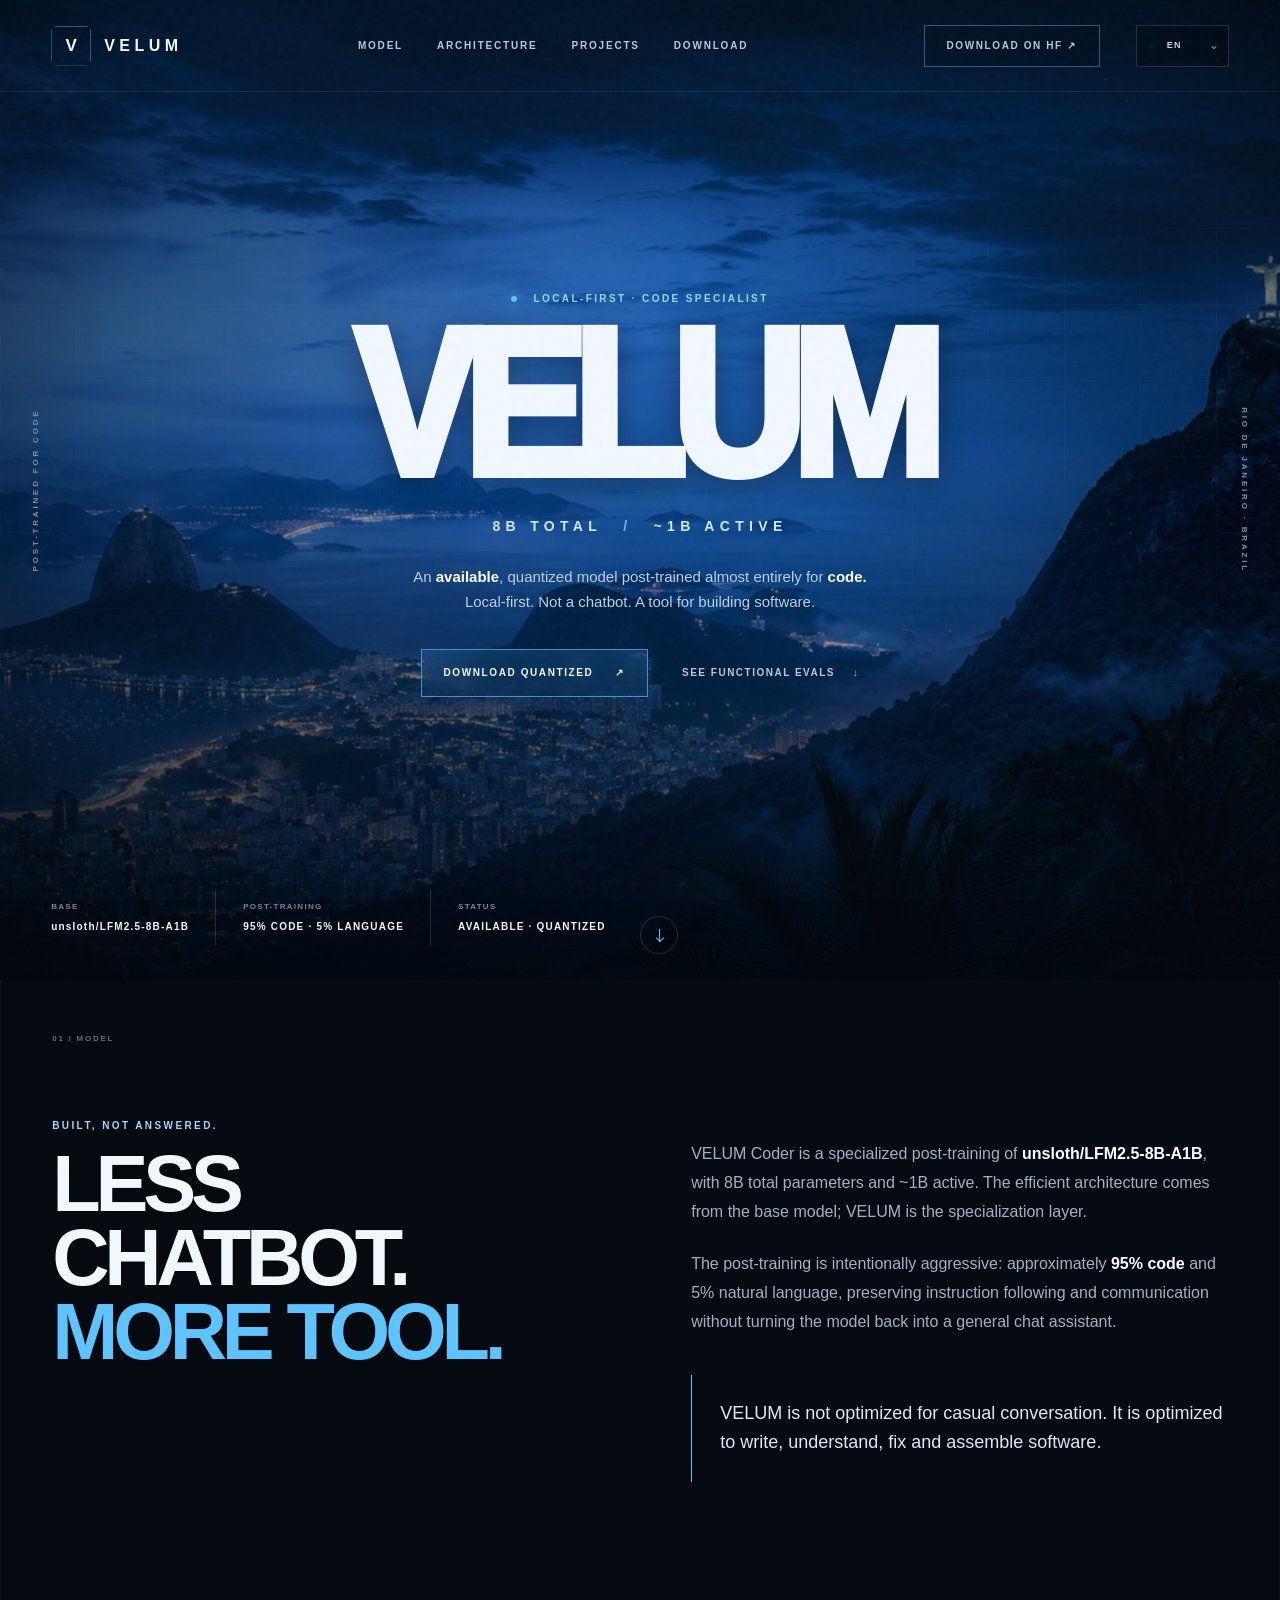
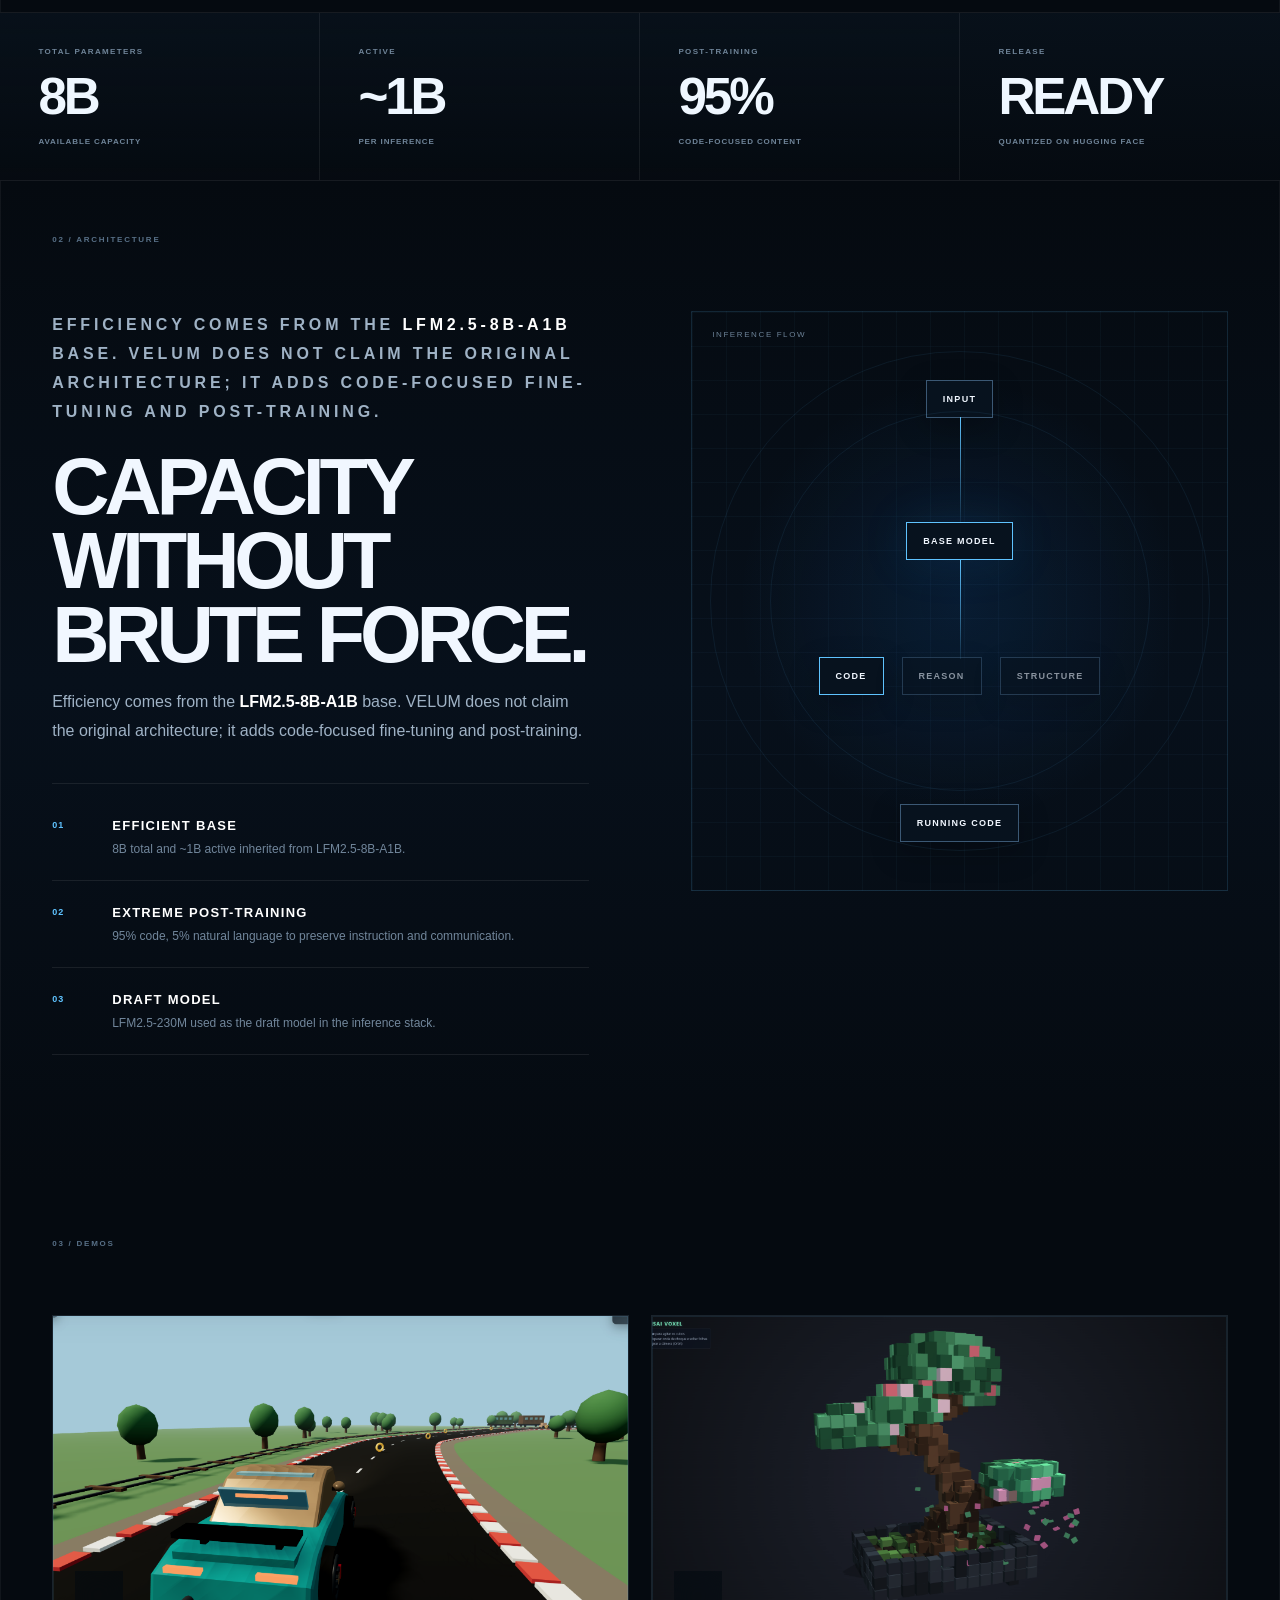
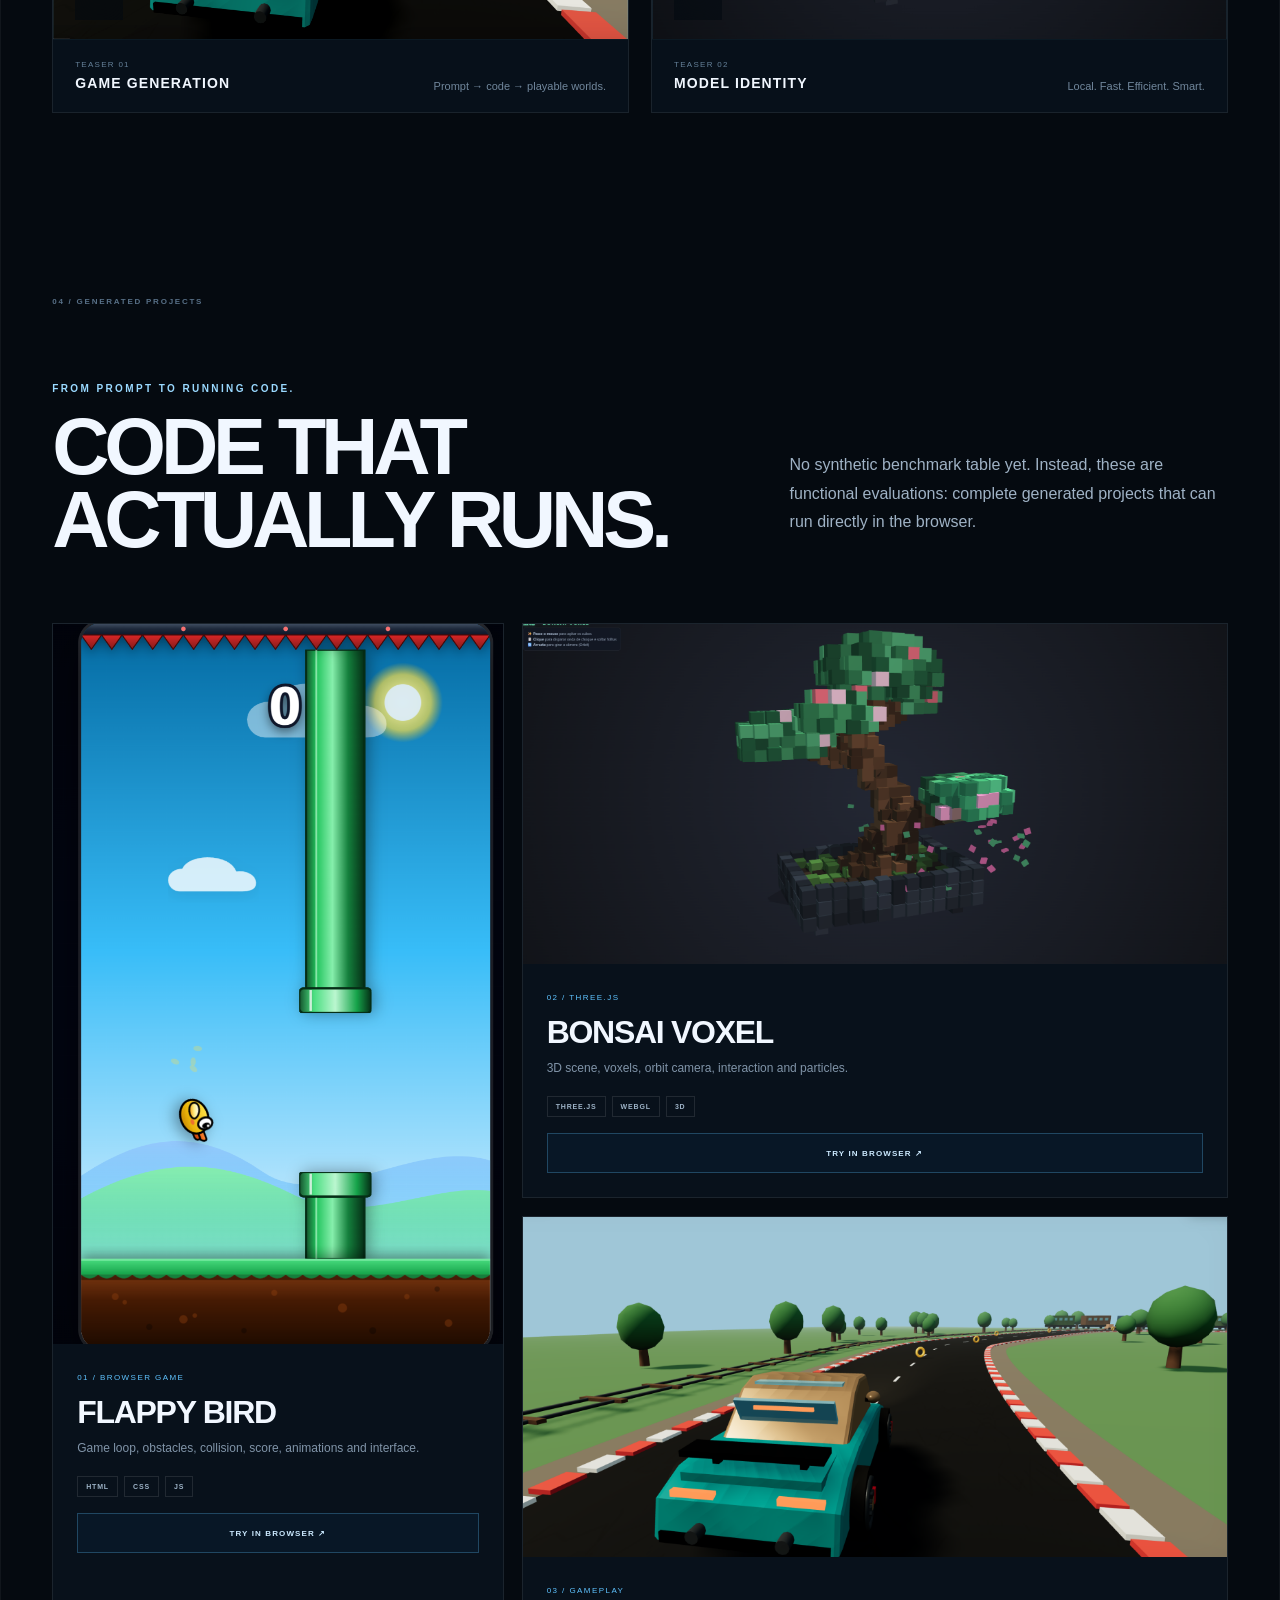
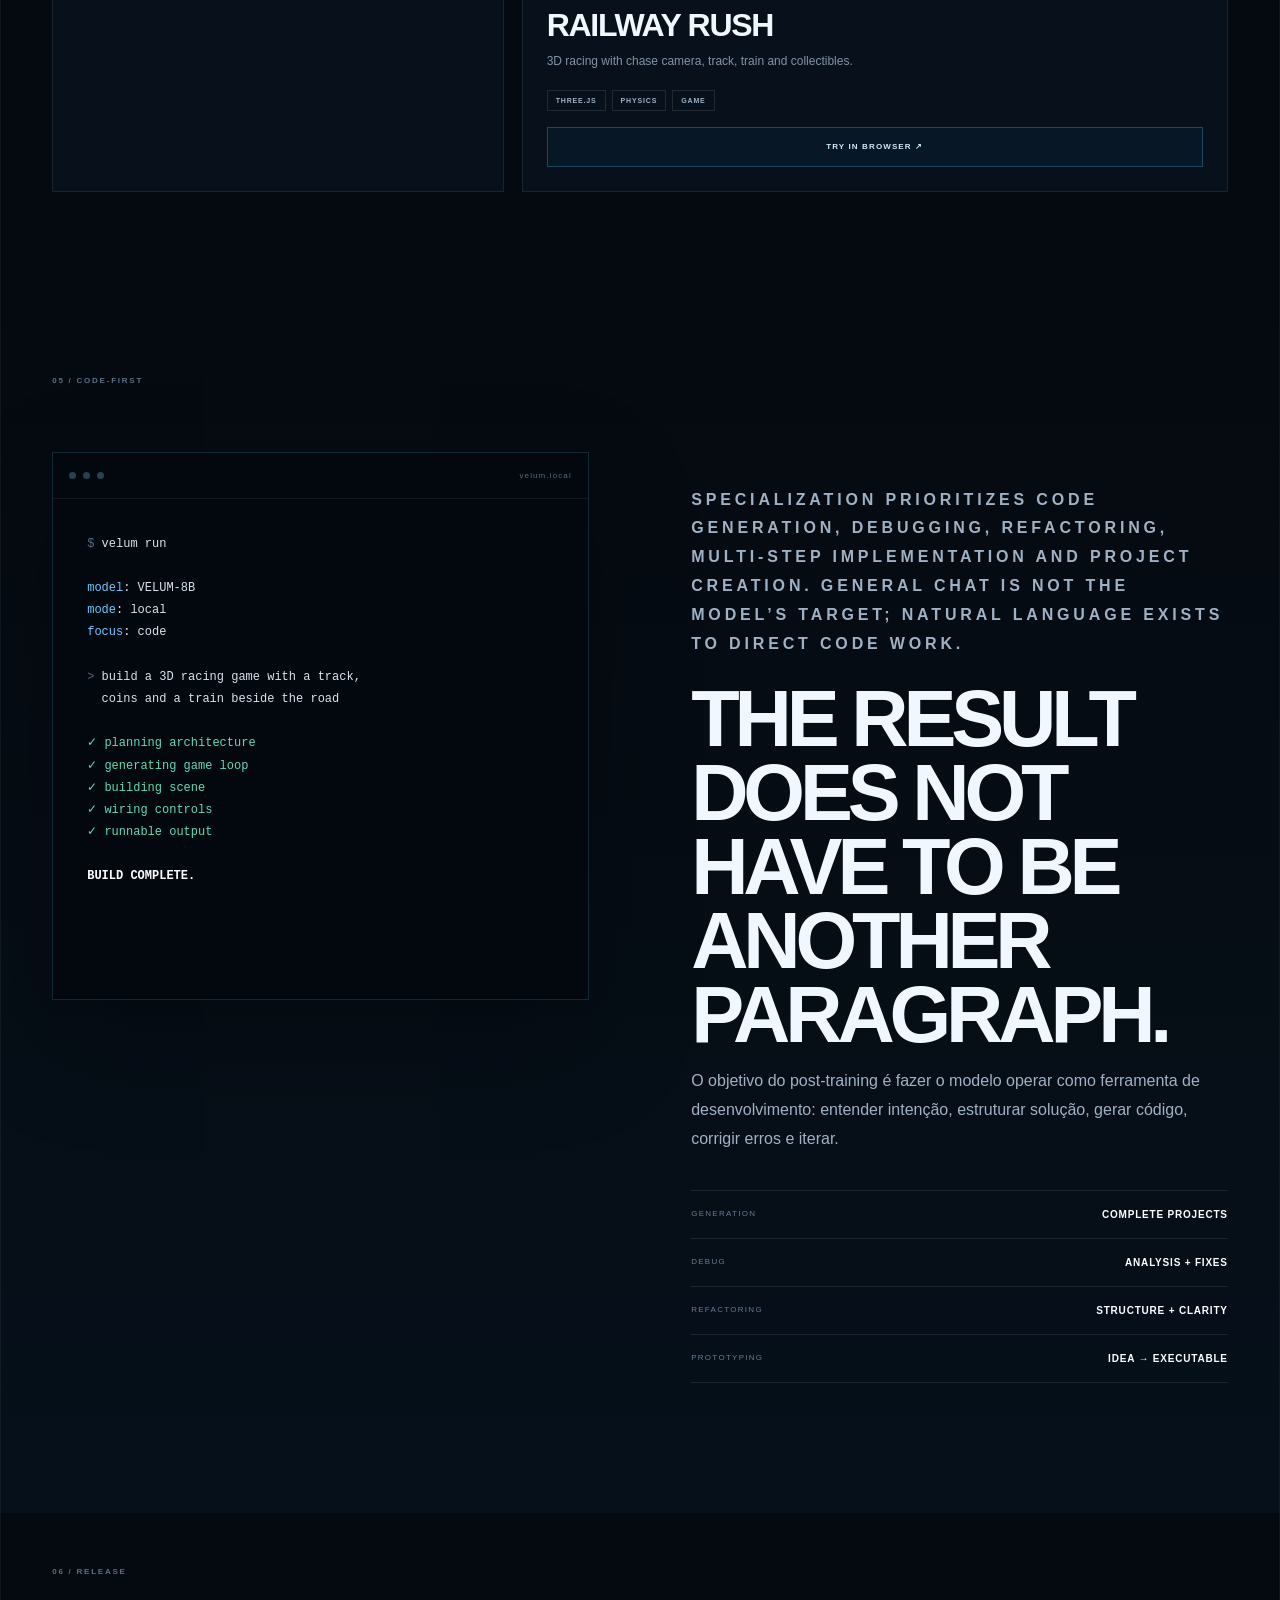
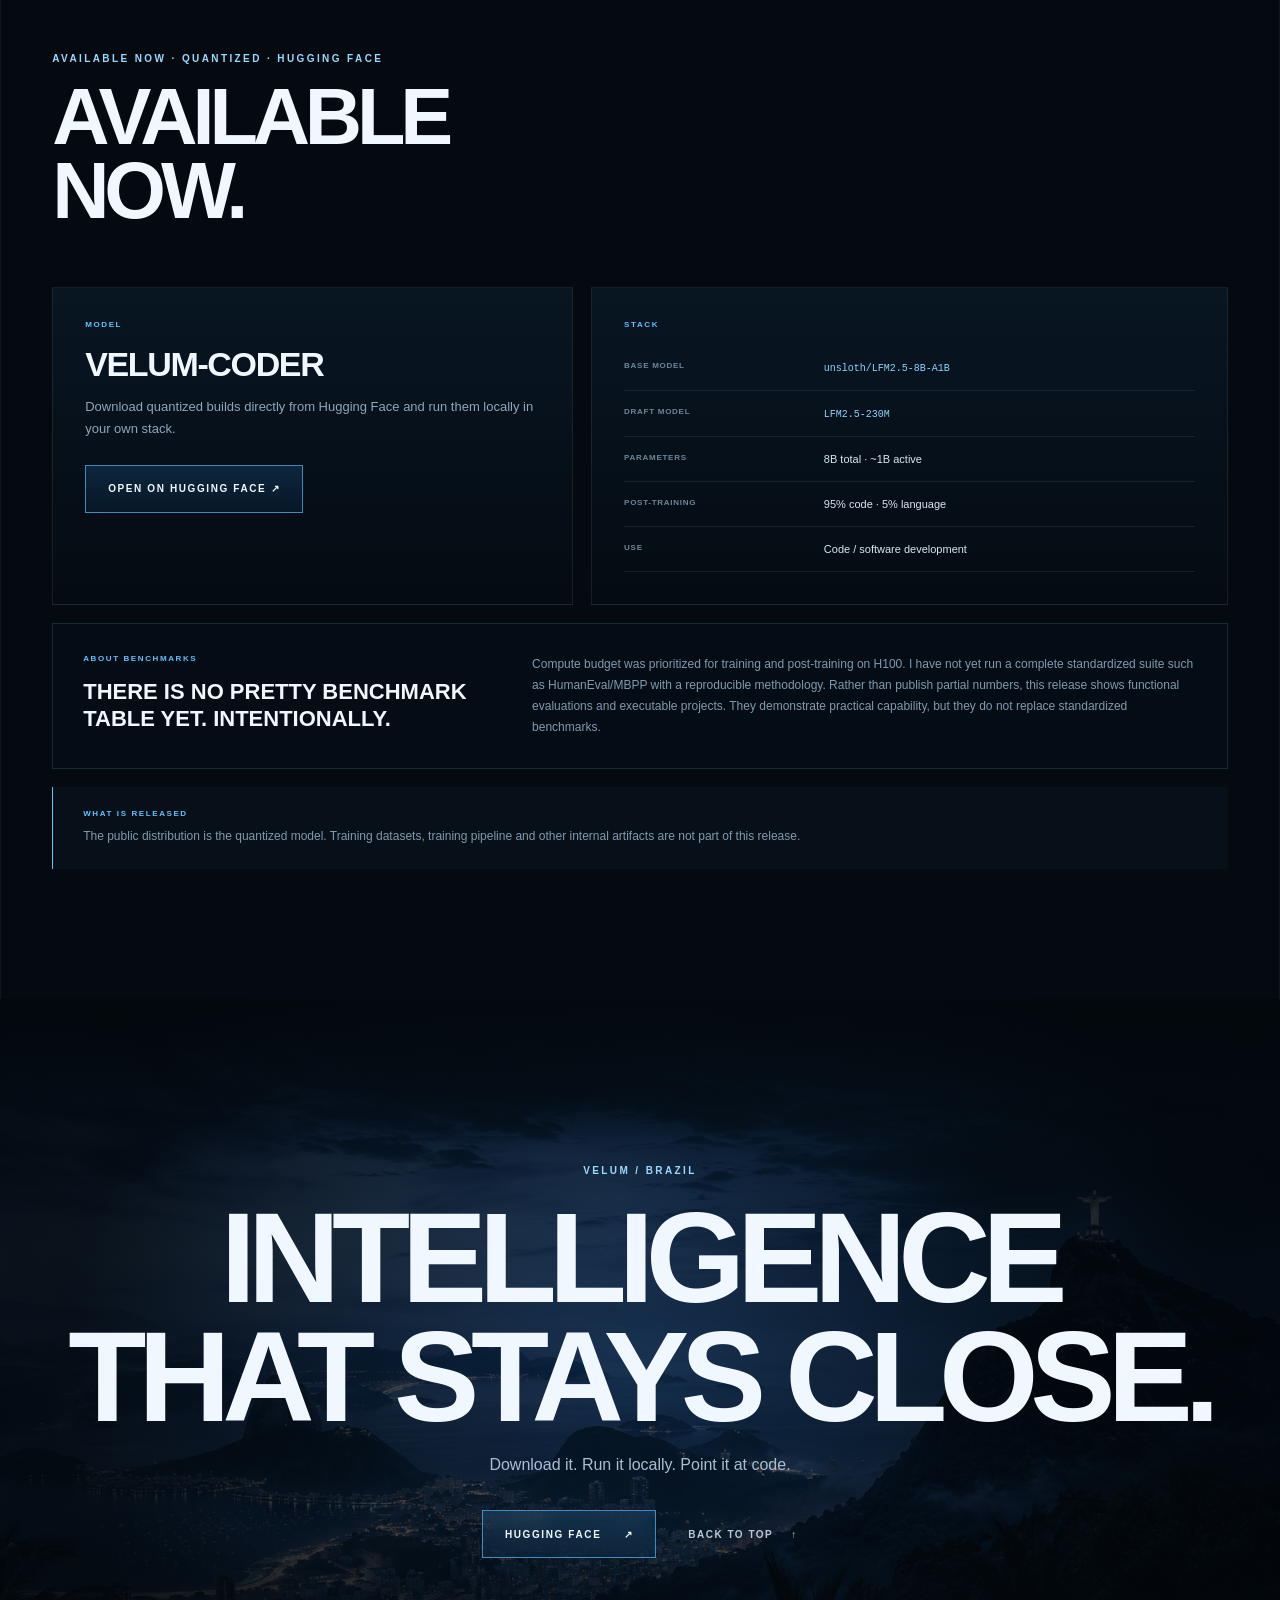
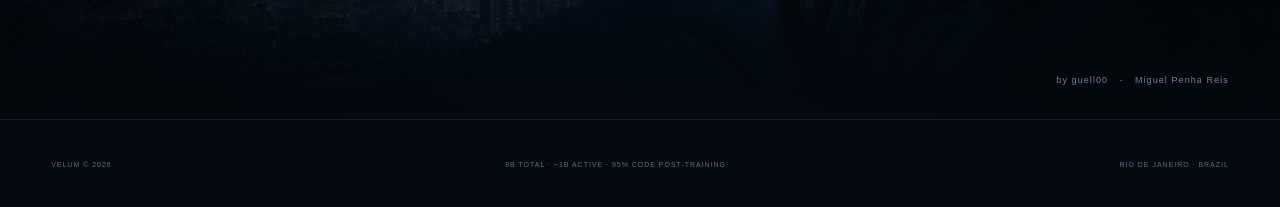
==== commit 251c74cb: "atualização" ====
--- a/index.html
+++ b/index.html
@@ -4,9 +4,9 @@
 <head>
 <meta charset="utf-8"/>
 <meta content="width=device-width,initial-scale=1,viewport-fit=cover" name="viewport"/>
-<meta content="VELUM — modelo local 8B / ~1B ativo, pós-treinado para código." data-i18n-content="meta_description" name="description"/>
+<meta content="VELUM Coder — modelo local 8B / ~1B ativo, pós-treinado com foco extremo em código e disponível quantizado no Hugging Face." data-i18n-content="meta_description" name="description"/>
 <meta content="#050b14" name="theme-color"/>
-<title>VELUM — Local. Fast. Code-first.</title>
+<title>VELUM Coder — Local. Quantized. Code-first.</title>
 <link href="./styles.css" rel="stylesheet"/>
 </head>
 <body>
@@ -21,9 +21,9 @@
 <a data-i18n="nav_model" href="#modelo">MODELO</a>
 <a data-i18n="nav_arch" href="#arquitetura">ARQUITETURA</a>
 <a data-i18n="nav_projects" href="#projetos">PROJETOS</a>
-<a data-i18n="nav_roadmap" href="#roadmap">ROADMAP</a>
+<a data-i18n="nav_release" href="#download">DOWNLOAD</a>
 </nav>
-<a class="button button-ghost header-cta" data-i18n="nav_cta" href="#projetos">VER O QUE ELE CRIA</a>
+<a class="button button-ghost header-cta" data-i18n="nav_cta" href="https://huggingface.co/guell00/VELUM-Coder" target="_blank" rel="noreferrer">BAIXAR NO HF ↗</a>
 <div class="language-switcher"><select aria-label="Selecionar idioma" id="language-select"><option value="pt-BR">PT-BR</option><option value="en">EN</option><option value="zh-CN">中文</option><option value="it">IT</option><option value="es">ES</option></select></div><button aria-expanded="false" aria-label="Abrir menu" class="menu-button" data-i18n-aria-label="aria_menu"><span></span><span></span></button>
 </header>
 <main>
@@ -35,18 +35,18 @@
 <div class="eyebrow" data-i18n="hero_eyebrow"><span class="pulse"></span> LOCAL-FIRST · CODE SPECIALIST</div>
 <h1 id="hero-title">VELUM</h1>
 <p class="hero-kicker">8B TOTAL <span>/</span> ~1B ACTIVE</p>
-<p class="hero-description" data-i18n="hero_desc">Um modelo pós-treinado para uma coisa: <strong>código.</strong><br/>Executa localmente. Pensa em software. Constrói coisas que rodam.</p>
+<p class="hero-description" data-i18n="hero_desc">Um modelo <strong>já disponível</strong>, quantizado e pós-treinado quase inteiramente para <strong>código.</strong><br/>Local-first. Não é um chatbot. É uma ferramenta para construir software.</p>
 <div class="hero-actions">
-<a class="button button-primary" data-i18n="hero_explore" href="#modelo">EXPLORAR O MODELO <span>↗</span></a>
-<a class="text-link" data-i18n="hero_projects" href="#projetos">VER PROJETOS GERADOS <span>↓</span></a>
+<a class="button button-primary" data-i18n="hero_download" href="https://huggingface.co/guell00/VELUM-Coder" target="_blank" rel="noreferrer">DOWNLOAD QUANTIZADO <span>↗</span></a>
+<a class="text-link" data-i18n="hero_projects" href="#projetos">VER PROVAS FUNCIONAIS <span>↓</span></a>
 </div>
 </div>
 <div aria-hidden="true" class="hero-side-label left" data-i18n="hero_side_left">POST-TRAINED FOR CODE</div>
 <div aria-hidden="true" class="hero-side-label right" data-i18n="hero_side_right">RIO DE JANEIRO · BRASIL</div>
 <div class="hero-metrics reveal delay-2">
-<div><span data-i18n="metric_base_label">BASE</span><strong>LIQUID AI</strong></div>
-<div><span data-i18n="metric_focus_label">FOCO</span><strong data-i18n="metric_focus_value">100% CODE</strong></div>
-<div><span data-i18n="metric_exec_label">EXECUÇÃO</span><strong data-i18n="metric_exec_value">LOCAL</strong></div>
+<div><span data-i18n="metric_base_label">BASE</span><strong>unsloth/LFM2.5-8B-A1B</strong></div>
+<div><span data-i18n="metric_focus_label">POST-TRAINING</span><strong data-i18n="metric_focus_value">95% CODE · 5% LANGUAGE</strong></div>
+<div><span data-i18n="metric_exec_label">STATUS</span><strong data-i18n="metric_exec_value">AVAILABLE · QUANTIZED</strong></div>
 </div>
 <a aria-label="Rolar para o conteúdo" class="scroll-indicator" data-i18n-aria-label="aria_scroll" href="#modelo"><span></span></a>
 </section>
@@ -58,17 +58,17 @@
 <h2 data-i18n="intro_title">Menos chatbot.<br/><em>Mais ferramenta.</em></h2>
 </div>
 <div class="intro-copy reveal delay-1">
-<p data-i18n="intro_p1">VELUM parte de um modelo base da <strong>Liquid AI</strong> com 8 bilhões de parâmetros totais e aproximadamente 1 bilhão ativo durante a inferência.</p>
-<p data-i18n="intro_p2">O trabalho do VELUM está no <strong>fine-tuning e post-training especializado em código</strong>: geração de projetos, debugging, refatoração, raciocínio sobre software e criação de experiências executáveis.</p>
-<div class="quote" data-i18n="intro_quote">“Quanto você consegue extrair de um modelo compacto quando para de pedir para ele fazer tudo e ensina ele a fazer uma coisa muito bem?”</div>
+<p data-i18n="intro_p1">VELUM Coder é um post-training especializado sobre <strong>unsloth/LFM2.5-8B-A1B</strong>, com 8B parâmetros totais e ~1B ativos. O modelo base já entrega a arquitetura eficiente; o VELUM concentra a especialização.</p>
+<p data-i18n="intro_p2">O post-training foi deliberadamente agressivo: aproximadamente <strong>95% do material de especialização é código</strong> e 5% linguagem natural, o suficiente para preservar comunicação sem empurrar o modelo de volta para conversa genérica.</p>
+<div class="quote" data-i18n="intro_quote">VELUM não foi otimizado para conversa casual. Ele foi otimizado para escrever, entender, corrigir e montar software.</div>
 </div>
 </div>
 </section>
 <section aria-label="Especificações rápidas" class="stats-strip">
 <div class="stat-card reveal"><span data-i18n="stat_total_label">PARÂMETROS TOTAIS</span><strong>8B</strong><small data-i18n="stat_total_small">capacidade disponível</small></div>
 <div class="stat-card reveal delay-1"><span data-i18n="stat_active_label">ATIVOS</span><strong>~1B</strong><small data-i18n="stat_active_small">por inferência</small></div>
-<div class="stat-card reveal delay-2"><span data-i18n="stat_spec_label">ESPECIALIZAÇÃO</span><strong>CODE</strong><small data-i18n="stat_spec_small">post-training dedicado</small></div>
-<div class="stat-card reveal delay-3"><span data-i18n="stat_phil_label">FILOSOFIA</span><strong>LOCAL</strong><small data-i18n="stat_phil_small">na sua máquina</small></div>
+<div class="stat-card reveal delay-2"><span data-i18n="stat_spec_label">POST-TRAINING</span><strong>95%</strong><small data-i18n="stat_spec_small">conteúdo focado em código</small></div>
+<div class="stat-card reveal delay-3"><span data-i18n="stat_phil_label">RELEASE</span><strong>READY</strong><small data-i18n="stat_phil_small">quantizado no Hugging Face</small></div>
 </section>
 <section class="section architecture" id="arquitetura">
 <div class="section-label" data-i18n="sec_arch">02 / ARQUITETURA</div>
@@ -76,11 +76,11 @@
 <div class="arch-copy reveal">
 <p class="eyebrow" data-i18n="arch_p">8B DISPONÍVEIS. ~1B TRABALHANDO.</p>
 <h2 data-i18n="arch_title">Capacidade sem<br/>força bruta.</h2>
-<p>A base eficiente permite separar capacidade total de custo ativo. O VELUM preserva essa característica e direciona sua especialização para desenvolvimento de software.</p>
+<p data-i18n="arch_p">A eficiência vem da base <strong>LFM2.5-8B-A1B</strong>. O VELUM não reivindica a arquitetura original: ele adiciona uma camada de especialização por fine-tuning e post-training focada em desenvolvimento de software.</p>
 <ul class="feature-list">
-<li><span>01</span><div><strong data-i18n="feat1_title">Local-first</strong><p data-i18n="feat1_p">Projetado para viver perto do editor, do terminal e do seu código.</p></div></li>
-<li><span>02</span><div><strong data-i18n="feat2_title">Code-focused</strong><p data-i18n="feat2_p">Comportamento pós-treinado para entender e construir software.</p></div></li>
-<li><span>03</span><div><strong data-i18n="feat3_title">Eficiente</strong><p data-i18n="feat3_p">Menos compute ativo sem transformar capacidade em enfeite de marketing.</p></div></li>
+<li><span>01</span><div><strong data-i18n="feat1_title">Base eficiente</strong><p data-i18n="feat1_p">8B totais e ~1B ativos herdados do LFM2.5-8B-A1B.</p></div></li>
+<li><span>02</span><div><strong data-i18n="feat2_title">Post-training extremo</strong><p data-i18n="feat2_p">95% código, 5% linguagem natural para preservar instrução e comunicação.</p></div></li>
+<li><span>03</span><div><strong data-i18n="feat3_title">Draft model</strong><p data-i18n="feat3_p">LFM2.5-230M usado como draft model no stack de inferência.</p></div></li>
 </ul>
 </div>
 <div aria-label="Fluxo conceitual da arquitetura" class="arch-visual reveal delay-1">
@@ -128,22 +128,22 @@
 <div class="projects-head reveal">
 <div>
 <p class="eyebrow" data-i18n="projects_eyebrow">FROM PROMPT TO RUNNING CODE.</p>
-<h2 data-i18n="projects_title">Não mostre só<br/>benchmarks.</h2>
-</div>
-<p data-i18n="projects_p">Mostre o que o modelo consegue construir. Estes experimentos testam geração de interface, lógica, interação e cenas executáveis no navegador.</p>
+<h2 data-i18n="projects_title">Código que<br/>realmente roda.</h2>
+</div>
+<p data-i18n="projects_p">Sem benchmark sintético por enquanto. Em vez de esconder isso, mostramos avaliações funcionais: projetos completos gerados pelo modelo e executáveis diretamente no navegador.</p>
 </div>
 <div class="project-grid">
 <article class="project-card project-tall reveal">
 <div class="project-media"><img alt="Flappy Bird gerado" data-i18n-alt="alt_flappy" loading="lazy" src="./assets/projects/flappy.png"/></div>
-<div class="project-info"><span data-i18n="proj1_type">01 / BROWSER GAME</span><h3>Flappy Bird</h3><p data-i18n="proj1_p">Game loop, obstáculos, colisão, score, animações e interface.</p><div class="tags"><b>HTML</b><b>CSS</b><b>JS</b></div></div>
+<div class="project-info"><span data-i18n="proj1_type">01 / BROWSER GAME</span><h3>Flappy Bird</h3><p data-i18n="proj1_p">Game loop, obstáculos, colisão, score, animações e interface.</p><div class="tags"><b>HTML</b><b>CSS</b><b>JS</b></div><button class="demo-launch" data-demo="./demos/flappybird.html" data-i18n="try_demo">TESTAR NO NAVEGADOR ↗</button></div>
 </article>
 <article class="project-card reveal delay-1">
 <div class="project-media"><img alt="Bonsai Voxel 3D gerado" data-i18n-alt="alt_bonsai" loading="lazy" src="./assets/projects/bonsai.png"/></div>
-<div class="project-info"><span data-i18n="proj2_type">02 / THREE.JS</span><h3>Bonsai Voxel</h3><p data-i18n="proj2_p">Cena 3D, voxels, câmera orbital, interação e partículas.</p><div class="tags"><b>THREE.JS</b><b>WEBGL</b><b>3D</b></div></div>
+<div class="project-info"><span data-i18n="proj2_type">02 / THREE.JS</span><h3>Bonsai Voxel</h3><p data-i18n="proj2_p">Cena 3D, voxels, câmera orbital, interação e partículas.</p><div class="tags"><b>THREE.JS</b><b>WEBGL</b><b>3D</b></div><button class="demo-launch" data-demo="./demos/bonsai.html" data-i18n="try_demo">TESTAR NO NAVEGADOR ↗</button></div>
 </article>
 <article class="project-card reveal delay-2">
 <div class="project-media"><img alt="Railway Rush gerado" data-i18n-alt="alt_railway" loading="lazy" src="./assets/projects/railway.png"/></div>
-<div class="project-info"><span data-i18n="proj3_type">03 / GAMEPLAY</span><h3>Railway Rush</h3><p data-i18n="proj3_p">Corrida 3D com câmera de perseguição, pista, trem e collectibles.</p><div class="tags"><b>THREE.JS</b><b>PHYSICS</b><b>GAME</b></div></div>
+<div class="project-info"><span data-i18n="proj3_type">03 / GAMEPLAY</span><h3>Railway Rush</h3><p data-i18n="proj3_p">Corrida 3D com câmera de perseguição, pista, trem e collectibles.</p><div class="tags"><b>THREE.JS</b><b>PHYSICS</b><b>GAME</b></div><button class="demo-launch" data-demo="./demos/railway-rush.html" data-i18n="try_demo">TESTAR NO NAVEGADOR ↗</button></div>
 </article>
 </div>
 </section>
@@ -182,25 +182,56 @@
 </div>
 </div>
 </section>
-<section class="section roadmap" id="roadmap">
-<div class="section-label" data-i18n="sec_roadmap">06 / ROADMAP</div>
-<div class="roadmap-head reveal"><p class="eyebrow" data-i18n="road_eyebrow">EXPERIMENTAL. MENSURÁVEL. ABERTO A ITERAÇÃO.</p><h2 data-i18n="road_title">O que vem agora.</h2></div>
-<div class="roadmap-list">
-<div class="road-item reveal"><span>01</span><strong>Post-training</strong><p data-i18n="road1_p">Expandir e refinar dados especializados em código.</p><b class="status active" data-i18n="road1_status">EM DESENVOLVIMENTO</b></div>
-<div class="road-item reveal delay-1"><span>02</span><strong>Benchmarks</strong><p data-i18n="road2_p">HumanEval, MBPP, throughput, TTFT e memória real.</p><b class="status" data-i18n="road2_status">PRÓXIMO</b></div>
-<div class="road-item reveal delay-2"><span>03</span><strong>Quantização</strong><p data-i18n="road3_p">Explorar Q8, Q6, Q5 e Q4 para hardware local.</p><b class="status" data-i18n="road3_status">PLANEJADO</b></div>
-<div class="road-item reveal delay-3"><span>04</span><strong>Release</strong><p data-i18n="road4_p">Checkpoint, documentação e integração local.</p><b class="status" data-i18n="road4_status">PLANEJADO</b></div>
-</div>
-<p class="road-note" data-i18n="road_note">Sem números mágicos antes de medir. A internet já possui benchmark inventado suficiente para várias gerações.</p>
-</section>
+
+<section class="section roadmap release-section" id="download">
+  <div class="section-label" data-i18n="sec_release">06 / RELEASE</div>
+  <div class="roadmap-head reveal">
+    <p class="eyebrow" data-i18n="release_eyebrow">AVAILABLE NOW · QUANTIZED · HUGGING FACE</p>
+    <h2 data-i18n="release_title">Já está<br/>disponível.</h2>
+  </div>
+
+  <div class="release-grid">
+    <div class="release-card reveal">
+      <span class="release-kicker" data-i18n="release_model_label">MODELO</span>
+      <h3>VELUM-Coder</h3>
+      <p data-i18n="release_model_p">Baixe as versões quantizadas diretamente no Hugging Face e rode localmente no seu próprio stack.</p>
+      <a class="button button-primary" href="https://huggingface.co/guell00/VELUM-Coder" target="_blank" rel="noreferrer" data-i18n="hf_cta">ABRIR NO HUGGING FACE ↗</a>
+    </div>
+
+    <div class="release-card reveal delay-1">
+      <span class="release-kicker" data-i18n="release_stack_label">STACK</span>
+      <table class="spec-table">
+        <tr><th data-i18n="spec_base">Base model</th><td><code>unsloth/LFM2.5-8B-A1B</code></td></tr>
+        <tr><th data-i18n="spec_draft">Draft model</th><td><code>LFM2.5-230M</code></td></tr>
+        <tr><th data-i18n="spec_params">Parâmetros</th><td>8B total · ~1B active</td></tr>
+        <tr><th data-i18n="spec_training">Post-training</th><td>95% code · 5% language</td></tr>
+        <tr><th data-i18n="spec_use">Uso</th><td data-i18n="spec_use_value">Código / desenvolvimento de software</td></tr>
+      </table>
+    </div>
+  </div>
+
+  <div class="benchmark-note reveal">
+    <div>
+      <span data-i18n="bench_label">SOBRE BENCHMARKS</span>
+      <h3 data-i18n="bench_title">Ainda não tem uma tabela bonita de números. De propósito.</h3>
+    </div>
+    <p data-i18n="bench_p">O orçamento de compute foi priorizado no treinamento e post-training na H100. Ainda não rodei uma bateria padronizada completa como HumanEval/MBPP com metodologia reproduzível. Em vez de preencher a página com números parciais, esta release mostra avaliações funcionais e projetos executáveis. Eles demonstram capacidade prática, mas não substituem benchmarks padronizados.</p>
+  </div>
+
+  <div class="release-policy reveal">
+    <span data-i18n="policy_label">O QUE É PUBLICADO</span>
+    <p data-i18n="policy_p">A distribuição pública é do modelo quantizado. Dataset de treinamento, pipeline de treinamento e outros artefatos internos não fazem parte desta release.</p>
+  </div>
+</section>
+
 <section class="final-cta">
 <div aria-hidden="true" class="final-bg"></div>
 <div class="final-copy reveal">
 <span class="eyebrow" data-i18n="final_eyebrow">VELUM / BRAZIL</span>
 <h2 data-i18n="final_title">Inteligência<br/>que fica perto.</h2>
-<p data-i18n="final_p">Local. Especializada. Feita para quem constrói.</p>
+<p data-i18n="final_p">Baixe. Rode localmente. Aponte para código.</p>
 <div class="final-actions">
-<a class="button button-primary" href="https://github.com/guell00" rel="noreferrer" target="_blank">GITHUB <span>↗</span></a>
+<a class="button button-primary" href="https://huggingface.co/guell00/VELUM-Coder" rel="noreferrer" target="_blank">HUGGING FACE <span>↗</span></a>
 <a class="text-link" data-i18n="back_top" href="#top">VOLTAR AO TOPO <span>↑</span></a>
 </div>
 </div>
@@ -209,9 +240,20 @@
 </main>
 <footer>
 <span>VELUM © 2026</span>
-<span>8B TOTAL · ~1B ACTIVE · POST-TRAINED FOR CODE</span>
+<span>8B TOTAL · ~1B ACTIVE · 95% CODE POST-TRAINING</span>
 <span data-i18n="footer_place">RIO DE JANEIRO · BRASIL</span>
 </footer>
+
+<div class="demo-modal" id="demo-modal" aria-hidden="true">
+  <div class="demo-modal-shell">
+    <div class="demo-modal-bar">
+      <span>VELUM / FUNCTIONAL EVAL</span>
+      <button id="demo-close" aria-label="Fechar demo">FECHAR ×</button>
+    </div>
+    <iframe id="demo-frame" title="Demo gerada pelo VELUM" sandbox="allow-scripts allow-same-origin allow-pointer-lock"></iframe>
+  </div>
+</div>
+
 <script src="./script.js"></script>
 </body>
 </html>
--- a/styles.css
+++ b/styles.css
@@ -107,3 +107,58 @@
 html[lang="zh-CN"] .hero h1,html[lang="zh-CN"] .section-heading h2,html[lang="zh-CN"] .arch-copy h2,html[lang="zh-CN"] .projects-head h2,html[lang="zh-CN"] .code-copy h2,html[lang="zh-CN"] .roadmap-head h2,html[lang="zh-CN"] .final-copy h2{letter-spacing:-.02em;transform:none}
 @media(max-width:1050px){.site-header{grid-template-columns:auto 1fr auto auto}.language-switcher{grid-column:3}.menu-button{grid-column:4}}
 @media(max-width:700px){.language-switcher select{min-width:74px;height:38px;padding-left:27px;padding-right:22px;font-size:8px}.site-header{gap:10px;padding-left:18px;padding-right:18px}}
+
+
+/* VELUM release / downloadable model */
+.demo-launch{
+  margin-top:16px;
+  width:100%;
+  min-height:40px;
+  border:1px solid rgba(95,195,255,.28);
+  background:rgba(13,69,112,.12);
+  color:#cceaff;
+  font-size:8px;
+  font-weight:900;
+  letter-spacing:.14em;
+  cursor:pointer;
+  transition:.2s;
+}
+.demo-launch:hover{border-color:var(--blue);background:rgba(26,125,207,.16);transform:translateY(-1px)}
+
+.release-grid{display:grid;grid-template-columns:.9fr 1.1fr;gap:18px}
+.release-card{
+  border:1px solid rgba(255,255,255,.08);
+  background:linear-gradient(180deg,rgba(10,27,42,.7),rgba(5,12,20,.65));
+  padding:32px;
+}
+.release-kicker,.benchmark-note span,.release-policy span{
+  display:block;font-size:8px;font-weight:900;letter-spacing:.2em;color:var(--blue);margin-bottom:16px
+}
+.release-card h3{font-family:"Arial Black",Arial,sans-serif;font-size:34px;letter-spacing:-.04em;text-transform:uppercase;margin:0 0 12px}
+.release-card p{color:#8fa6ba;font-size:13px;line-height:1.7;margin:0 0 24px}
+.spec-table{width:100%;border-collapse:collapse}
+.spec-table th,.spec-table td{padding:16px 0;border-bottom:1px solid rgba(255,255,255,.08);font-size:11px;text-align:left;vertical-align:top}
+.spec-table th{width:35%;color:#6f879b;text-transform:uppercase;letter-spacing:.09em;font-size:8px}
+.spec-table td{color:#d9e7f3}
+.spec-table code{font:10px ui-monospace,SFMono-Regular,Menlo,monospace;color:#8ed5ff;word-break:break-word}
+
+.benchmark-note{
+  margin-top:18px;border:1px solid rgba(95,195,255,.15);padding:30px;
+  display:grid;grid-template-columns:.75fr 1.25fr;gap:50px;background:rgba(6,16,26,.65)
+}
+.benchmark-note h3{margin:0;font-size:22px;line-height:1.2;text-transform:uppercase}
+.benchmark-note p,.release-policy p{margin:0;color:#8299ad;font-size:12px;line-height:1.75}
+.release-policy{margin-top:18px;padding:22px 30px;border-left:1px solid var(--blue);background:rgba(95,195,255,.035)}
+.release-policy span{margin-bottom:8px}
+
+.demo-modal{position:fixed;inset:0;z-index:500;background:rgba(1,5,9,.92);backdrop-filter:blur(14px);display:none;padding:3vw}
+.demo-modal.open{display:grid;place-items:center}
+.demo-modal-shell{width:min(1480px,96vw);height:min(900px,92vh);border:1px solid rgba(95,195,255,.28);background:#02070c;box-shadow:0 40px 130px rgba(0,0,0,.65)}
+.demo-modal-bar{height:48px;display:flex;align-items:center;justify-content:space-between;padding:0 15px;border-bottom:1px solid rgba(255,255,255,.09);font-size:8px;letter-spacing:.17em;color:#6f8ca4}
+.demo-modal-bar button{height:30px;border:1px solid rgba(255,255,255,.12);background:#07111b;color:#c9d9e7;font-size:8px;font-weight:900;letter-spacing:.12em;cursor:pointer}
+.demo-modal iframe{width:100%;height:calc(100% - 48px);border:0;background:#000}
+
+@media(max-width:900px){
+  .release-grid,.benchmark-note{grid-template-columns:1fr}
+  .benchmark-note{gap:18px}
+}
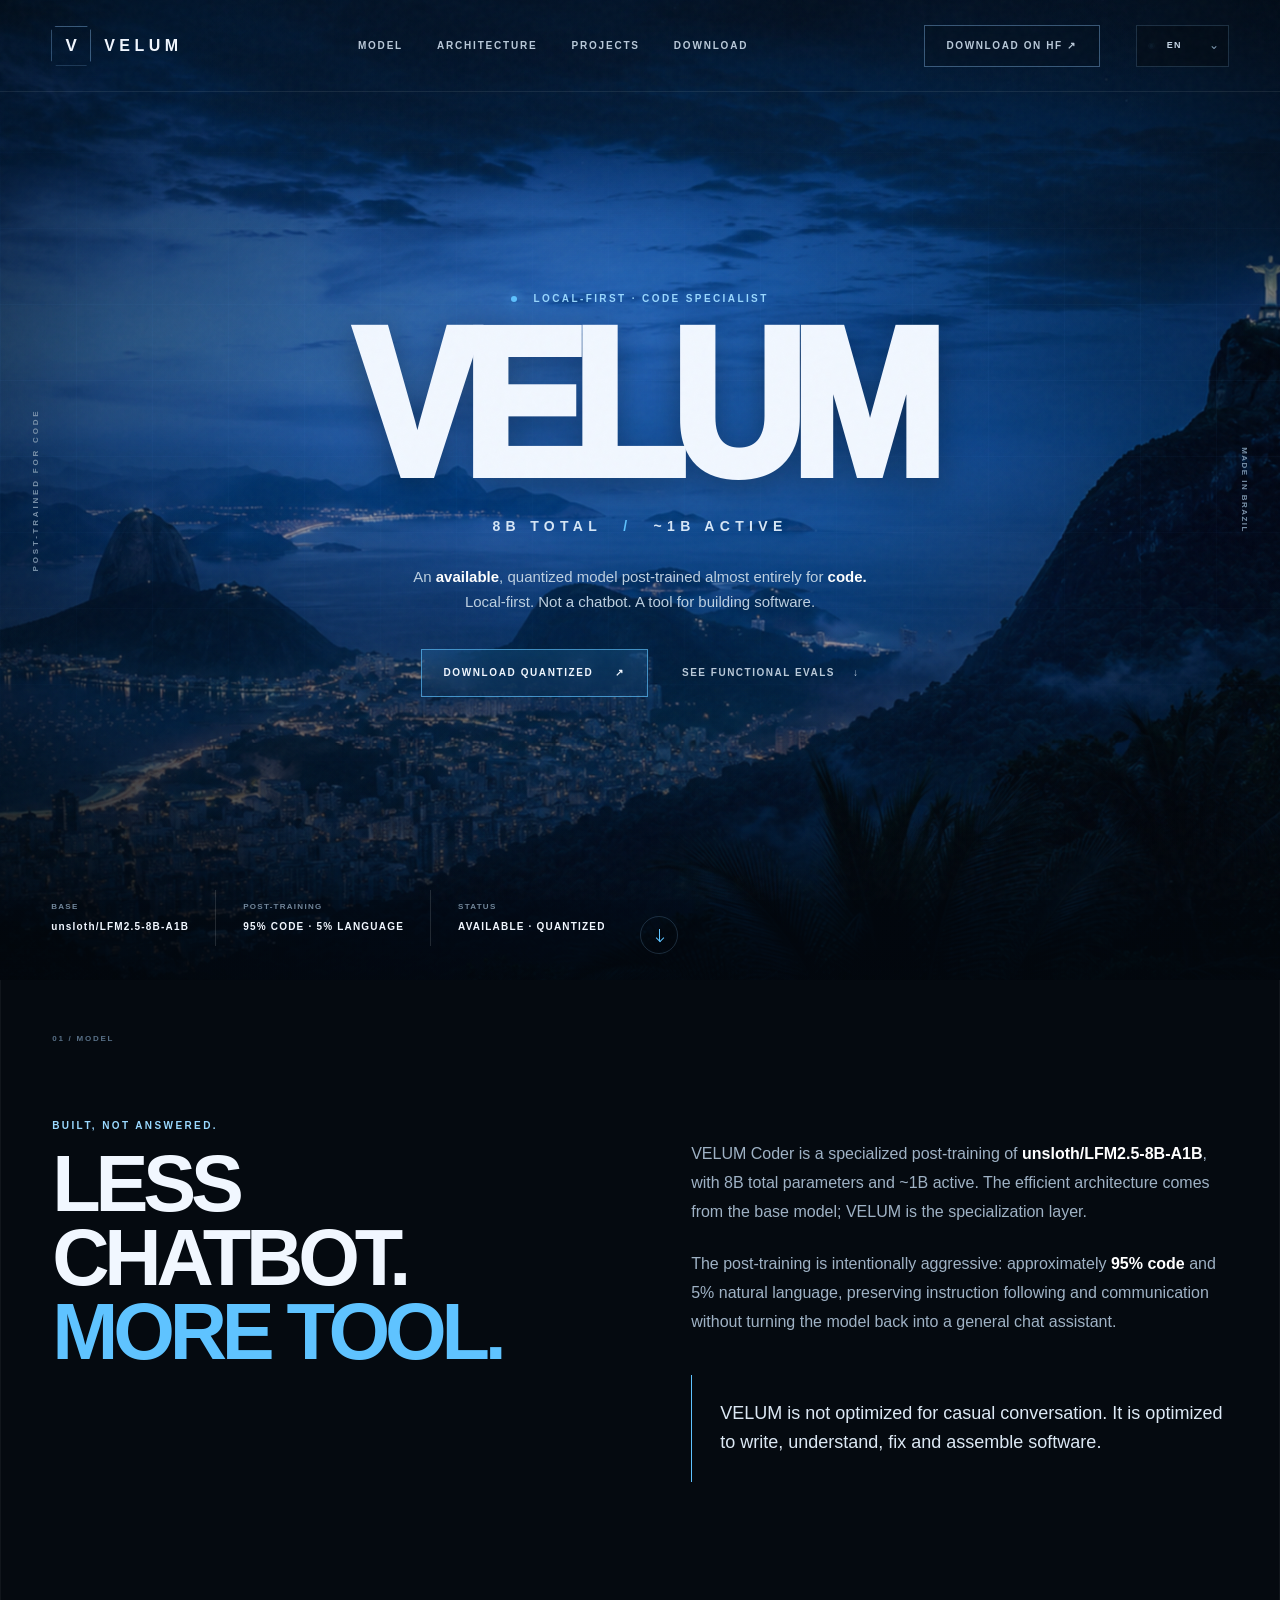
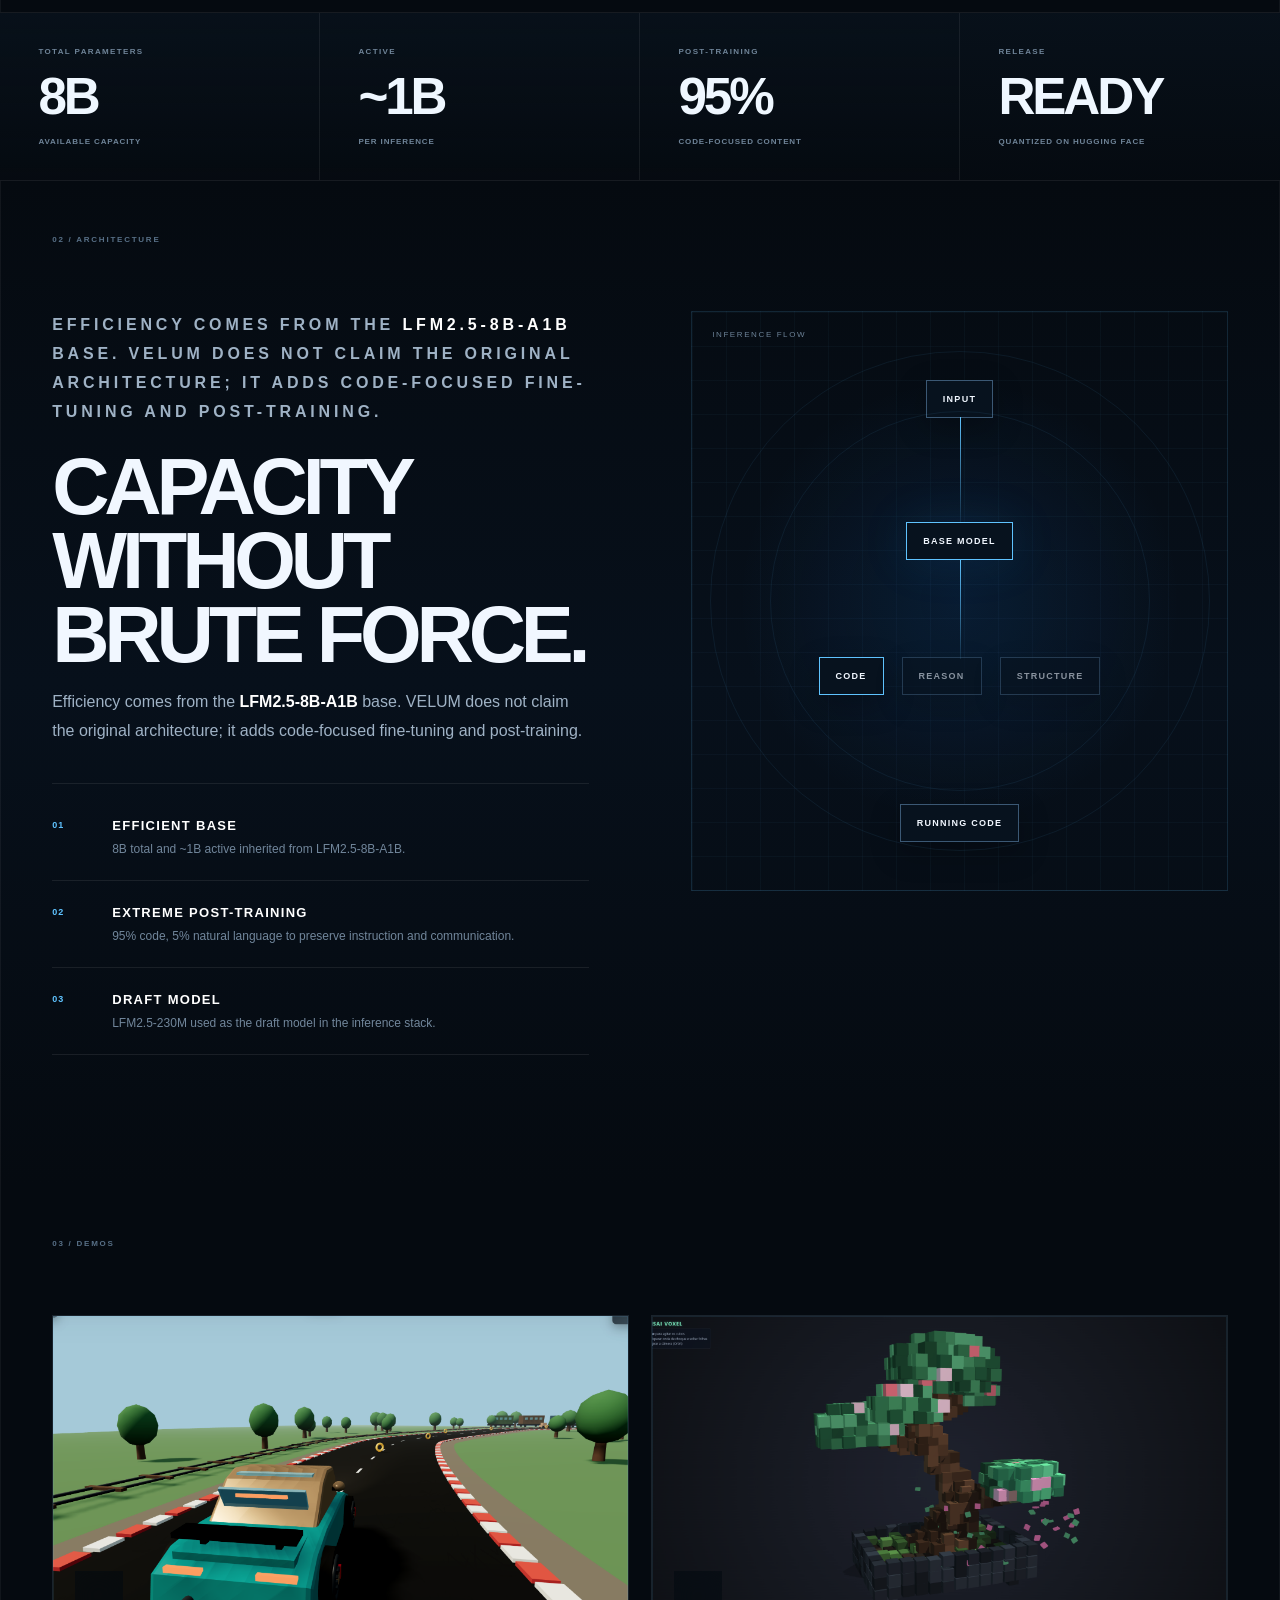
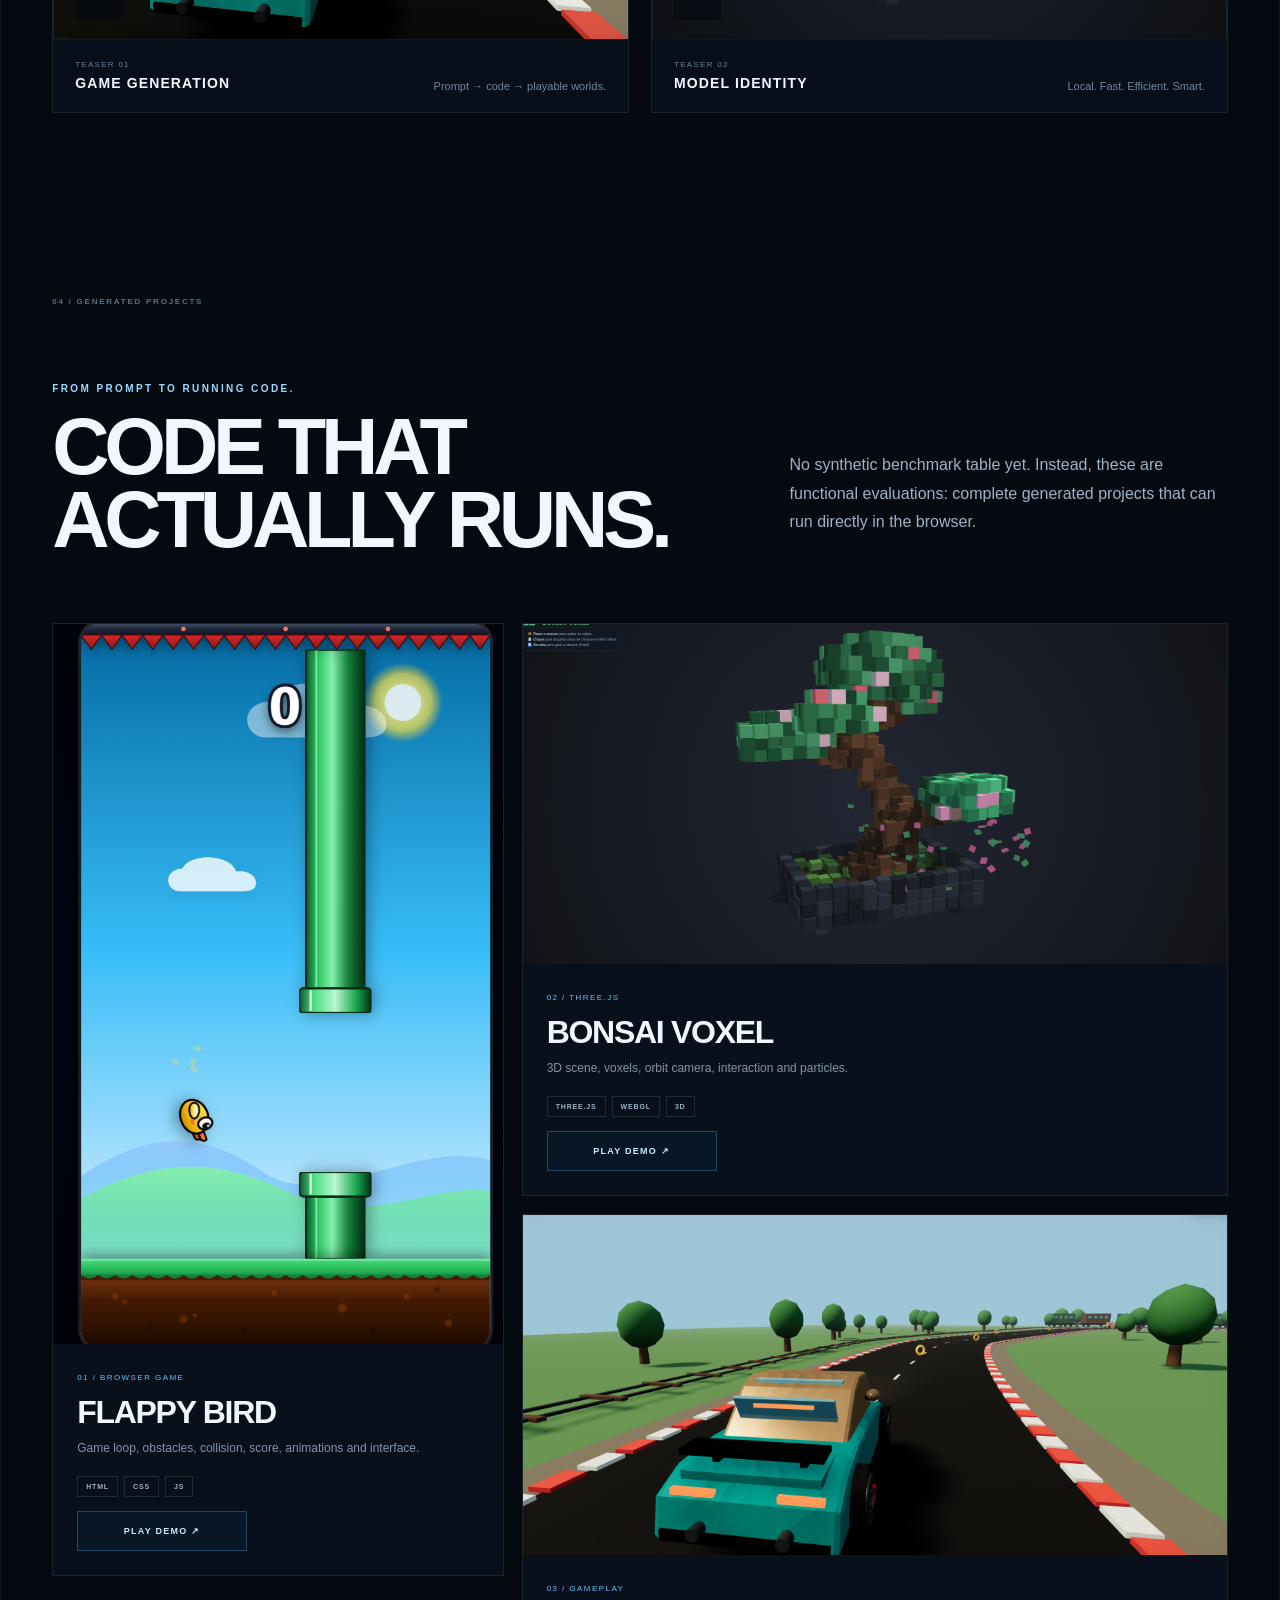
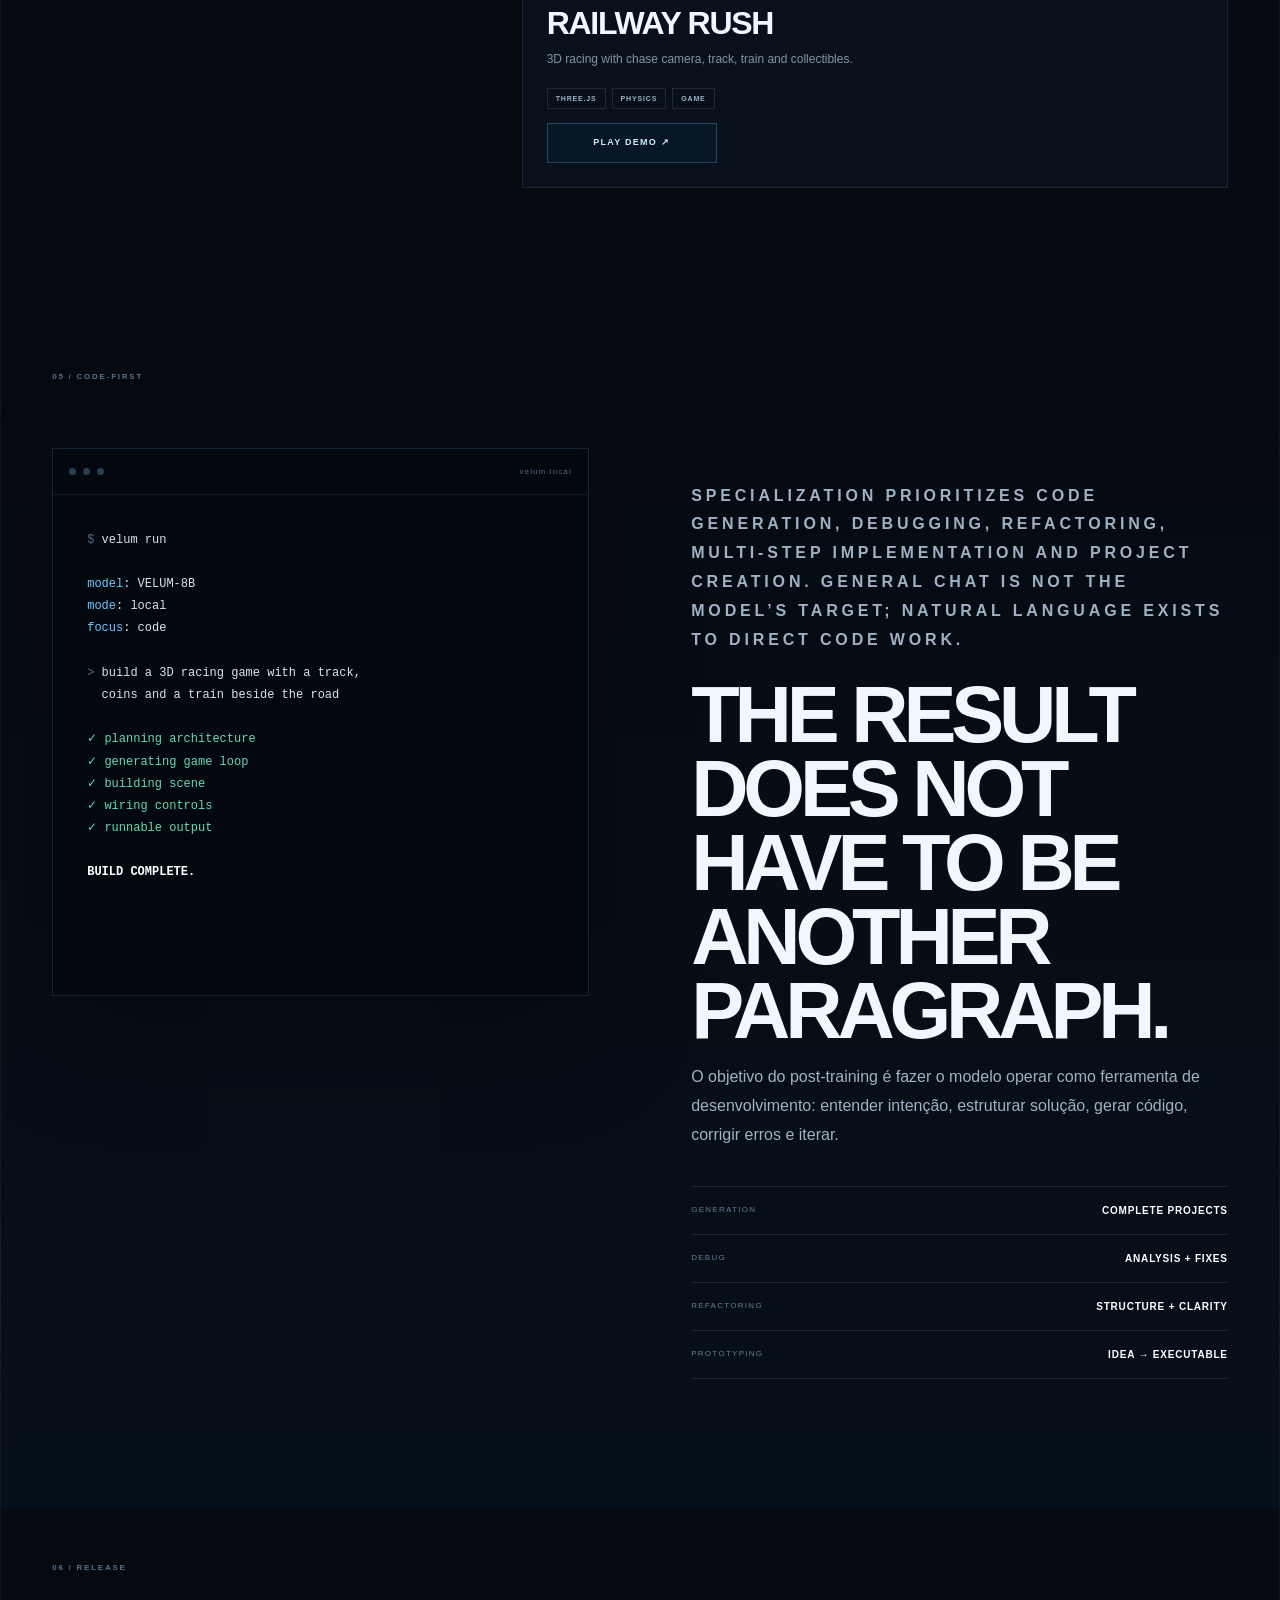
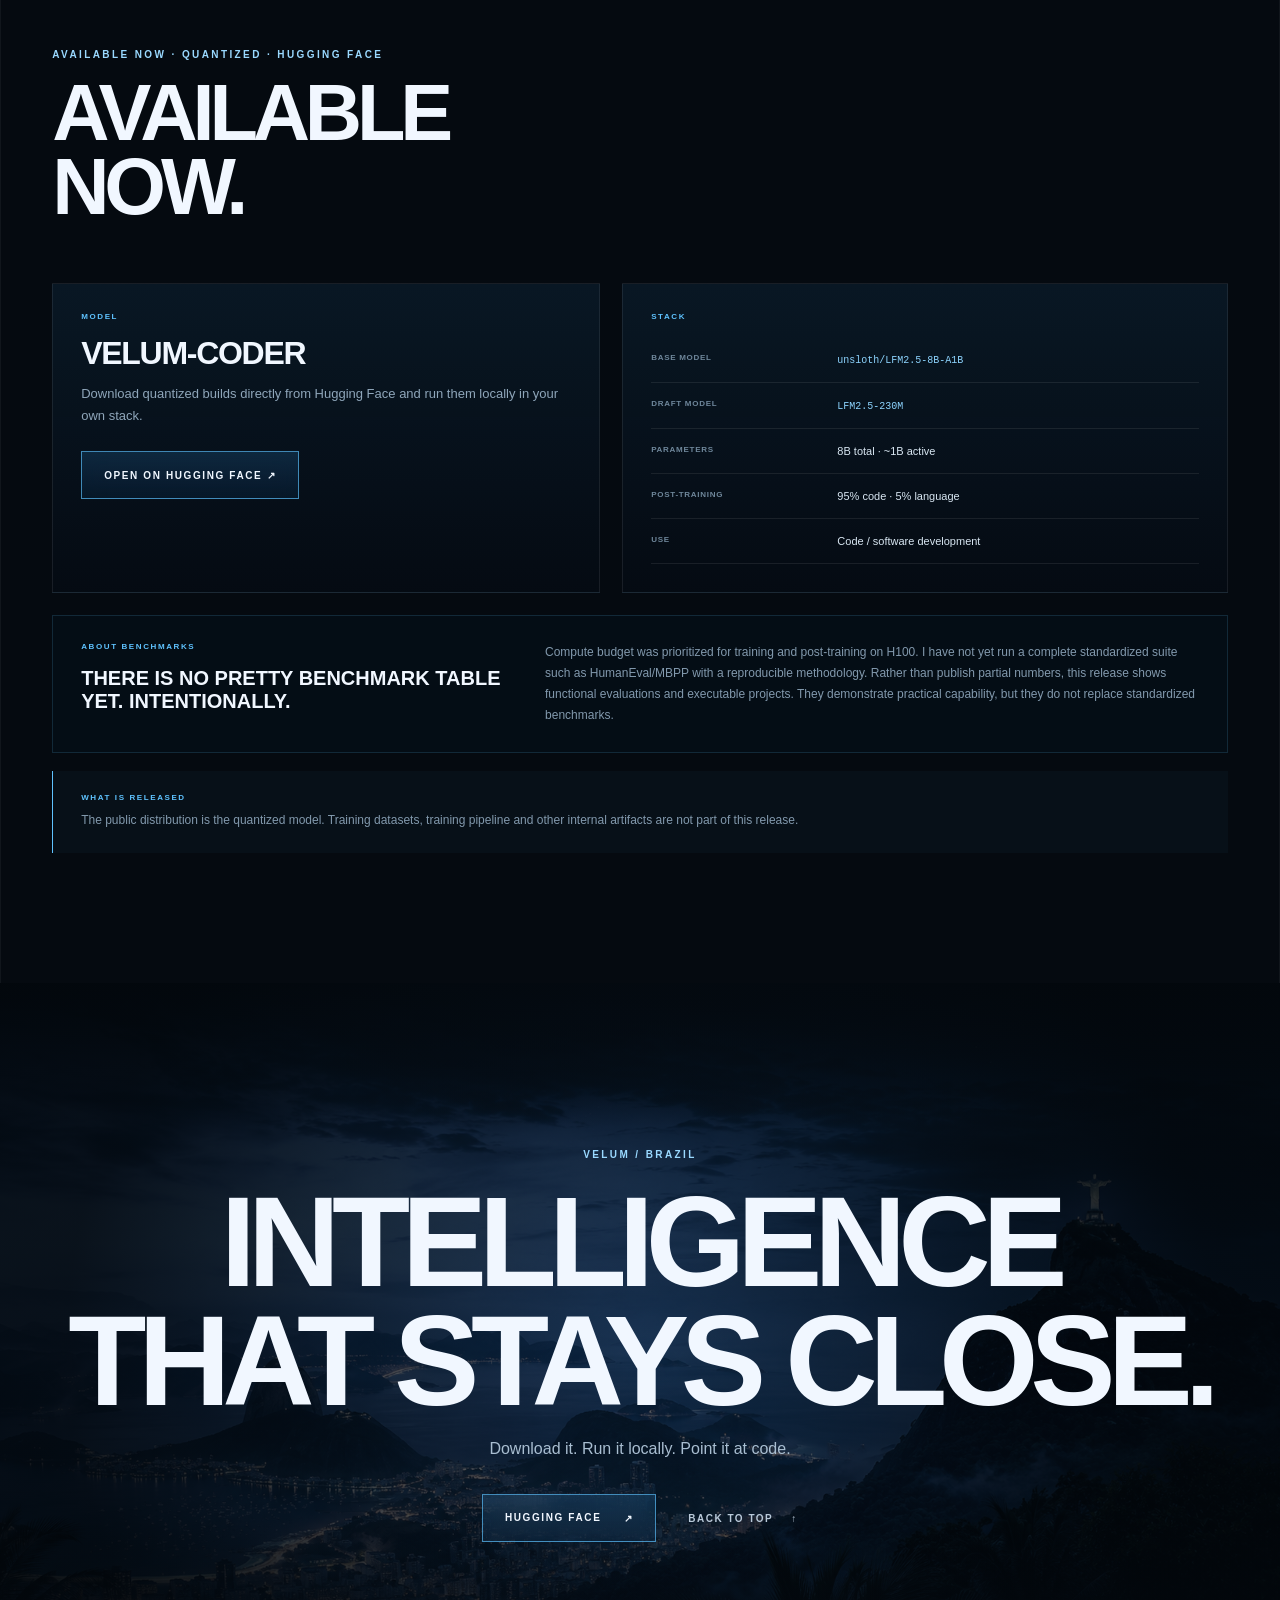
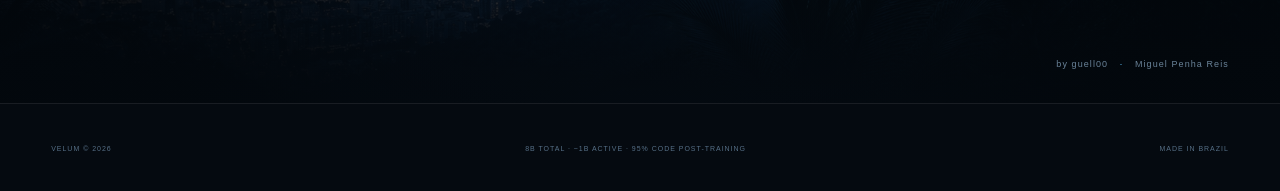
==== commit 0177f644: "novo" ====
--- a/index.html
+++ b/index.html
@@ -7,7 +7,7 @@
 <meta content="VELUM Coder — modelo local 8B / ~1B ativo, pós-treinado com foco extremo em código e disponível quantizado no Hugging Face." data-i18n-content="meta_description" name="description"/>
 <meta content="#050b14" name="theme-color"/>
 <title>VELUM Coder — Local. Quantized. Code-first.</title>
-<link href="./styles.css" rel="stylesheet"/>
+<link href="./velum-release-v3.css?v=3" rel="stylesheet"/>
 </head>
 <body>
 <div aria-hidden="true" class="noise"></div>
@@ -42,7 +42,7 @@
 </div>
 </div>
 <div aria-hidden="true" class="hero-side-label left" data-i18n="hero_side_left">POST-TRAINED FOR CODE</div>
-<div aria-hidden="true" class="hero-side-label right" data-i18n="hero_side_right">RIO DE JANEIRO · BRASIL</div>
+<div aria-hidden="true" class="hero-side-label right" data-i18n="hero_side_right">FEITO NO BRASIL</div>
 <div class="hero-metrics reveal delay-2">
 <div><span data-i18n="metric_base_label">BASE</span><strong>unsloth/LFM2.5-8B-A1B</strong></div>
 <div><span data-i18n="metric_focus_label">POST-TRAINING</span><strong data-i18n="metric_focus_value">95% CODE · 5% LANGUAGE</strong></div>
@@ -135,15 +135,15 @@
 <div class="project-grid">
 <article class="project-card project-tall reveal">
 <div class="project-media"><img alt="Flappy Bird gerado" data-i18n-alt="alt_flappy" loading="lazy" src="./assets/projects/flappy.png"/></div>
-<div class="project-info"><span data-i18n="proj1_type">01 / BROWSER GAME</span><h3>Flappy Bird</h3><p data-i18n="proj1_p">Game loop, obstáculos, colisão, score, animações e interface.</p><div class="tags"><b>HTML</b><b>CSS</b><b>JS</b></div><button class="demo-launch" data-demo="./demos/flappybird.html" data-i18n="try_demo">TESTAR NO NAVEGADOR ↗</button></div>
+<div class="project-info"><span data-i18n="proj1_type">01 / BROWSER GAME</span><h3>Flappy Bird</h3><p data-i18n="proj1_p">Game loop, obstáculos, colisão, score, animações e interface.</p><div class="tags"><b>HTML</b><b>CSS</b><b>JS</b></div><a class="demo-launch" href="./demos/flappybird.html" target="_blank" rel="noopener" data-i18n="try_demo">TESTAR JOGO ↗</a></div>
 </article>
 <article class="project-card reveal delay-1">
 <div class="project-media"><img alt="Bonsai Voxel 3D gerado" data-i18n-alt="alt_bonsai" loading="lazy" src="./assets/projects/bonsai.png"/></div>
-<div class="project-info"><span data-i18n="proj2_type">02 / THREE.JS</span><h3>Bonsai Voxel</h3><p data-i18n="proj2_p">Cena 3D, voxels, câmera orbital, interação e partículas.</p><div class="tags"><b>THREE.JS</b><b>WEBGL</b><b>3D</b></div><button class="demo-launch" data-demo="./demos/bonsai.html" data-i18n="try_demo">TESTAR NO NAVEGADOR ↗</button></div>
+<div class="project-info"><span data-i18n="proj2_type">02 / THREE.JS</span><h3>Bonsai Voxel</h3><p data-i18n="proj2_p">Cena 3D, voxels, câmera orbital, interação e partículas.</p><div class="tags"><b>THREE.JS</b><b>WEBGL</b><b>3D</b></div><a class="demo-launch" href="./demos/bonsai.html" target="_blank" rel="noopener" data-i18n="try_demo">TESTAR JOGO ↗</a></div>
 </article>
 <article class="project-card reveal delay-2">
 <div class="project-media"><img alt="Railway Rush gerado" data-i18n-alt="alt_railway" loading="lazy" src="./assets/projects/railway.png"/></div>
-<div class="project-info"><span data-i18n="proj3_type">03 / GAMEPLAY</span><h3>Railway Rush</h3><p data-i18n="proj3_p">Corrida 3D com câmera de perseguição, pista, trem e collectibles.</p><div class="tags"><b>THREE.JS</b><b>PHYSICS</b><b>GAME</b></div><button class="demo-launch" data-demo="./demos/railway-rush.html" data-i18n="try_demo">TESTAR NO NAVEGADOR ↗</button></div>
+<div class="project-info"><span data-i18n="proj3_type">03 / GAMEPLAY</span><h3>Railway Rush</h3><p data-i18n="proj3_p">Corrida 3D com câmera de perseguição, pista, trem e collectibles.</p><div class="tags"><b>THREE.JS</b><b>PHYSICS</b><b>GAME</b></div><a class="demo-launch" href="./demos/railway-rush.html" target="_blank" rel="noopener" data-i18n="try_demo">TESTAR JOGO ↗</a></div>
 </article>
 </div>
 </section>
@@ -241,19 +241,9 @@
 <footer>
 <span>VELUM © 2026</span>
 <span>8B TOTAL · ~1B ACTIVE · 95% CODE POST-TRAINING</span>
-<span data-i18n="footer_place">RIO DE JANEIRO · BRASIL</span>
+<span data-i18n="footer_place">FEITO NO BRASIL</span>
 </footer>
 
-<div class="demo-modal" id="demo-modal" aria-hidden="true">
-  <div class="demo-modal-shell">
-    <div class="demo-modal-bar">
-      <span>VELUM / FUNCTIONAL EVAL</span>
-      <button id="demo-close" aria-label="Fechar demo">FECHAR ×</button>
-    </div>
-    <iframe id="demo-frame" title="Demo gerada pelo VELUM" sandbox="allow-scripts allow-same-origin allow-pointer-lock"></iframe>
-  </div>
-</div>
-
-<script src="./script.js"></script>
+<script src="./velum-release-v3.js?v=3"></script>
 </body>
 </html>
--- a/velum-release-v3.css
+++ b/velum-release-v3.css
@@ -0,0 +1,276 @@
+:root{
+  --bg:#050a10;
+  --bg-2:#07111d;
+  --panel:#0b1623;
+  --line:rgba(145,202,255,.18);
+  --line-strong:rgba(145,202,255,.38);
+  --text:#f1f7ff;
+  --muted:#8094aa;
+  --blue:#5fc3ff;
+  --blue-2:#167de8;
+  --blue-soft:#9ad9ff;
+  --green:#66e5b0;
+  --max:1380px;
+  --radius:2px;
+}
+
+*{box-sizing:border-box}
+html{scroll-behavior:smooth;background:var(--bg)}
+body{margin:0;background:var(--bg);color:var(--text);font-family:"Arial Narrow","Aptos Narrow","Segoe UI",Arial,sans-serif;overflow-x:hidden}
+a{color:inherit;text-decoration:none}
+button{font:inherit}
+img,video{display:block;max-width:100%}
+::selection{background:var(--blue);color:#02101a}
+
+.noise{position:fixed;inset:0;z-index:100;pointer-events:none;opacity:.035;background-image:url("data:image/svg+xml,%3Csvg viewBox='0 0 160 160' xmlns='http://www.w3.org/2000/svg'%3E%3Cfilter id='n'%3E%3CfeTurbulence type='fractalNoise' baseFrequency='.8' numOctaves='3' stitchTiles='stitchTiles'/%3E%3C/filter%3E%3Crect width='100%25' height='100%25' filter='url(%23n)' opacity='.75'/%3E%3C/svg%3E")}
+.cursor-glow{position:fixed;width:480px;height:480px;border-radius:50%;background:radial-gradient(circle,rgba(34,143,255,.09),transparent 68%);pointer-events:none;z-index:0;transform:translate(-50%,-50%);transition:opacity .25s}
+
+.site-header{position:absolute;z-index:20;top:0;left:0;width:100%;height:92px;padding:0 clamp(24px,4vw,72px);display:grid;grid-template-columns:auto 1fr auto auto;gap:36px;align-items:center;border-bottom:1px solid rgba(255,255,255,.08)}
+.brand{display:flex;align-items:center;gap:13px;font-size:16px;font-weight:900;letter-spacing:.28em}
+.brand-mark{display:grid;place-items:center;width:40px;height:40px;border:1px solid var(--line-strong);font-size:17px;letter-spacing:0;clip-path:polygon(12% 0,88% 0,100% 12%,100% 88%,88% 100%,12% 100%,0 88%,0 12%)}
+.nav{display:flex;justify-content:center;gap:34px}
+.nav a,.header-cta{font-size:10px;font-weight:800;letter-spacing:.18em;color:#b9c9d9;transition:.2s}
+.nav a:hover{color:white}
+.menu-button{display:none;width:42px;height:42px;border:1px solid var(--line);background:rgba(5,12,20,.5);color:white;place-content:center;gap:6px}
+.menu-button span{display:block;width:17px;height:1px;background:white}
+
+.button{display:inline-flex;align-items:center;justify-content:center;gap:22px;height:48px;padding:0 22px;border:1px solid var(--line-strong);font-size:10px;font-weight:900;letter-spacing:.16em;transition:.25s;background:rgba(4,13,22,.25);backdrop-filter:blur(10px)}
+.button:hover{transform:translateY(-2px);border-color:var(--blue);box-shadow:0 12px 40px rgba(0,114,255,.16)}
+.button-primary{background:linear-gradient(180deg,rgba(51,161,244,.17),rgba(13,84,155,.13));border-color:rgba(95,195,255,.65)}
+.button-ghost{height:42px}
+.text-link{font-size:10px;font-weight:900;letter-spacing:.15em;color:#b9c9d9;display:inline-flex;gap:18px;align-items:center}
+.text-link:hover{color:white}
+
+.hero{position:relative;min-height:100svh;height:980px;display:flex;align-items:center;justify-content:center;isolation:isolate;overflow:hidden}
+.hero-bg,.final-bg{position:absolute;inset:0;background-image:url('./assets/rio-bg.png');background-size:cover;background-position:center 54%;z-index:-4;transform:scale(1.02)}
+.hero-grid{position:absolute;inset:0;z-index:-2;background-image:linear-gradient(rgba(100,180,255,.045) 1px,transparent 1px),linear-gradient(90deg,rgba(100,180,255,.045) 1px,transparent 1px);background-size:76px 76px;mask-image:linear-gradient(to bottom,transparent 6%,black 35%,transparent 90%)}
+.hero-vignette{position:absolute;inset:0;z-index:-3;background:radial-gradient(circle at 52% 45%,rgba(9,74,130,.03) 0 20%,rgba(2,8,15,.36) 66%,rgba(2,7,12,.78) 100%),linear-gradient(to bottom,rgba(3,9,16,.22),rgba(3,9,16,.06) 45%,rgba(3,9,16,.7) 100%)}
+.hero-copy{text-align:center;width:min(980px,calc(100% - 44px));margin-top:10px}
+.eyebrow{font-size:10px;font-weight:900;letter-spacing:.24em;color:var(--blue-soft);text-transform:uppercase}
+.pulse{display:inline-block;width:6px;height:6px;background:var(--blue);border-radius:50%;margin-right:11px;box-shadow:0 0 14px var(--blue);animation:pulse 2s ease infinite}
+@keyframes pulse{50%{opacity:.35;box-shadow:0 0 4px var(--blue)}}
+.hero h1{margin:24px 0 4px;font-family:"Arial Black","Segoe UI Black",Arial,sans-serif;font-size:clamp(98px,16.4vw,264px);line-height:.74;letter-spacing:-.075em;font-weight:950;text-transform:uppercase;text-shadow:0 10px 40px rgba(0,0,0,.38);transform:scaleX(.88)}
+.hero-kicker{margin:34px 0 0;font-size:14px;font-weight:900;letter-spacing:.38em;color:#d7e7f7}.hero-kicker span{color:var(--blue);padding:0 12px}
+.hero-description{font-size:clamp(15px,1.15vw,19px);line-height:1.7;color:#bdd0e1;margin:30px auto 34px;max-width:700px}.hero-description strong{color:white}
+.hero-actions{display:flex;justify-content:center;align-items:center;gap:34px;flex-wrap:wrap}
+.hero-side-label{position:absolute;top:50%;font-size:8px;font-weight:900;letter-spacing:.35em;color:#7991a9;writing-mode:vertical-rl;text-transform:uppercase}.hero-side-label.left{left:31px;transform:rotate(180deg) translateY(50%)}.hero-side-label.right{right:31px;transform:translateY(-50%)}
+.hero-metrics{position:absolute;left:clamp(24px,4vw,72px);right:clamp(24px,4vw,72px);bottom:34px;display:flex;gap:1px;align-items:end}
+.hero-metrics div{padding:12px 26px 12px 0;margin-right:26px;border-right:1px solid rgba(255,255,255,.13)}.hero-metrics div:last-child{border:0}.hero-metrics span{display:block;color:#72879b;font-size:8px;font-weight:800;letter-spacing:.16em;margin-bottom:5px}.hero-metrics strong{font-size:10px;letter-spacing:.12em}
+.scroll-indicator{position:absolute;bottom:26px;left:50%;width:38px;height:38px;border:1px solid var(--line);border-radius:50%;display:grid;place-items:center}.scroll-indicator span{width:1px;height:12px;background:var(--blue);position:relative;animation:scroll 1.7s ease infinite}.scroll-indicator span:after{content:"";position:absolute;width:5px;height:5px;border-right:1px solid var(--blue);border-bottom:1px solid var(--blue);bottom:0;left:-2px;transform:rotate(45deg)}@keyframes scroll{50%{transform:translateY(4px)}}
+
+.section{position:relative;max-width:var(--max);margin:0 auto;padding:130px clamp(24px,4vw,72px);border-left:1px solid rgba(255,255,255,.05);border-right:1px solid rgba(255,255,255,.05)}
+.section-label{position:absolute;left:clamp(24px,4vw,72px);top:54px;font-size:8px;font-weight:900;letter-spacing:.22em;color:#587087}
+.intro-grid,.arch-grid,.code-grid{display:grid;grid-template-columns:1fr 1fr;gap:clamp(60px,8vw,140px);align-items:start}
+.section-heading h2,.arch-copy h2,.projects-head h2,.code-copy h2,.roadmap-head h2,.final-copy h2{font-family:"Arial Black","Segoe UI Black",Arial,sans-serif;font-size:clamp(48px,6.2vw,96px);line-height:.93;letter-spacing:-.065em;margin:16px 0;text-transform:uppercase}.section-heading h2 em{font-style:normal;color:var(--blue)}
+.intro-copy{padding-top:30px}.intro-copy>p,.arch-copy>p,.code-copy>p,.projects-head>p{font-size:16px;line-height:1.8;color:#9fb2c5;margin:0 0 24px}.intro-copy strong,.arch-copy strong,.code-copy strong{color:white}
+.quote{margin-top:38px;padding:24px 0 24px 28px;border-left:1px solid var(--blue);font-size:18px;line-height:1.65;color:#dce8f4}
+
+.stats-strip{max-width:var(--max);margin:0 auto;display:grid;grid-template-columns:repeat(4,1fr);border:1px solid rgba(255,255,255,.07);border-left:0;border-right:0}
+.stat-card{padding:34px clamp(22px,3vw,44px);border-right:1px solid rgba(255,255,255,.07);background:linear-gradient(180deg,rgba(12,27,42,.38),rgba(6,13,21,.08))}.stat-card:last-child{border-right:0}.stat-card span,.stat-card small{display:block;font-size:8px;letter-spacing:.17em;color:#6f8498;font-weight:900}.stat-card strong{display:block;font-family:"Arial Black",Arial,sans-serif;font-size:clamp(34px,4vw,60px);letter-spacing:-.06em;margin:11px 0;color:#eff7ff}.stat-card small{text-transform:uppercase;letter-spacing:.11em}
+
+.architecture{background:linear-gradient(180deg,#050a10,#07101b 50%,#050a10)}
+.feature-list{list-style:none;padding:10px 0 0;margin:38px 0 0;border-top:1px solid rgba(255,255,255,.08)}.feature-list li{display:grid;grid-template-columns:44px 1fr;gap:16px;padding:22px 0;border-bottom:1px solid rgba(255,255,255,.08)}.feature-list li>span{font-size:9px;color:var(--blue);font-weight:900;letter-spacing:.12em;padding-top:4px}.feature-list strong{font-size:13px;text-transform:uppercase;letter-spacing:.1em}.feature-list p{margin:6px 0 0;color:#71869b;line-height:1.5;font-size:12px}
+.arch-visual{position:relative;min-height:580px;border:1px solid rgba(95,195,255,.15);background:radial-gradient(circle at center,rgba(22,125,232,.12),transparent 56%),linear-gradient(rgba(95,195,255,.035) 1px,transparent 1px),linear-gradient(90deg,rgba(95,195,255,.035) 1px,transparent 1px);background-size:auto,34px 34px,34px 34px;overflow:hidden;display:grid;place-items:center}.arch-caption{position:absolute;top:18px;left:20px;font-size:8px;letter-spacing:.2em;color:#6c8297}.node{position:absolute;border:1px solid var(--line-strong);background:#07121e;padding:13px 16px;font-size:9px;font-weight:900;letter-spacing:.14em;box-shadow:0 10px 30px rgba(0,0,0,.25)}.node.input{top:68px}.node.router{top:210px;border-color:var(--blue);box-shadow:0 0 50px rgba(42,143,235,.12)}.experts{position:absolute;top:345px;display:flex;gap:18px}.node.expert{position:relative;opacity:.55}.node.expert.active{opacity:1;border-color:var(--blue)}.node.output{bottom:48px}.flow-line{position:absolute;width:1px;background:linear-gradient(var(--blue),rgba(95,195,255,.1));left:50%}.l1{top:105px;height:105px}.l2{top:247px;height:100px}.arch-orbit{position:absolute;border:1px solid rgba(95,195,255,.08);border-radius:50%;left:50%;top:50%;transform:translate(-50%,-50%);animation:orbit 14s linear infinite}.orbit-a{width:380px;height:380px}.orbit-b{width:500px;height:500px;animation-direction:reverse;animation-duration:20s}@keyframes orbit{to{transform:translate(-50%,-50%) rotate(360deg)}}
+
+.video-grid{display:grid;grid-template-columns:1fr 1fr;gap:22px}.video-card{border:1px solid rgba(255,255,255,.08);background:#07101a}.video-frame{position:relative;aspect-ratio:16/9;overflow:hidden;background:#02060b}.video-frame video{width:100%;height:100%;object-fit:cover;filter:saturate(.88) contrast(1.05)}.video-frame:after{content:"";position:absolute;inset:0;border:1px solid rgba(95,195,255,.1);pointer-events:none}.video-toggle{position:absolute;left:22px;bottom:20px;width:48px;height:48px;border:1px solid rgba(255,255,255,.35);background:rgba(3,10,17,.55);backdrop-filter:blur(12px);color:white;cursor:pointer}.video-meta{display:grid;grid-template-columns:1fr auto;gap:20px;padding:20px 22px;align-items:end}.video-meta span{display:block;font-size:8px;letter-spacing:.16em;color:#658099;margin-bottom:5px}.video-meta strong{font-size:14px;text-transform:uppercase;letter-spacing:.08em}.video-meta p{margin:0;color:#71879c;font-size:11px}
+
+.projects-head{display:grid;grid-template-columns:1.2fr .8fr;gap:80px;align-items:end;margin-bottom:50px}.projects-head>p{padding-bottom:12px}.project-grid{display:grid;grid-template-columns:.78fr 1.22fr;grid-template-rows:auto auto;gap:18px}.project-card{border:1px solid rgba(255,255,255,.08);background:#08111b;overflow:hidden;position:relative}.project-tall{grid-row:span 2}.project-media{overflow:hidden;background:#03080d}.project-tall .project-media{height:720px}.project-card:not(.project-tall) .project-media{height:340px}.project-media img{width:100%;height:100%;object-fit:cover;transition:transform .7s cubic-bezier(.2,.7,.2,1),filter .5s}.project-card:hover img{transform:scale(1.025);filter:saturate(1.1)}.project-info{padding:22px 24px 24px}.project-info>span{font-size:8px;letter-spacing:.18em;color:var(--blue)}.project-info h3{font-family:"Arial Black",Arial,sans-serif;font-size:32px;letter-spacing:-.04em;text-transform:uppercase;margin:10px 0 8px}.project-info p{margin:0 0 18px;color:#8094a8;font-size:12px;line-height:1.6}.tags{display:flex;gap:6px;flex-wrap:wrap}.tags b{font-size:7px;letter-spacing:.12em;padding:6px 8px;border:1px solid rgba(255,255,255,.1);color:#9db3c7}
+
+.code-section{background:linear-gradient(180deg,#050a10,#06101a)}.code-window{border:1px solid rgba(95,195,255,.17);background:#03080e;box-shadow:0 40px 100px rgba(0,0,0,.25)}.window-bar{height:46px;border-bottom:1px solid rgba(255,255,255,.07);display:flex;align-items:center;gap:7px;padding:0 16px}.window-bar i{width:7px;height:7px;border-radius:50%;background:#274052}.window-bar span{margin-left:auto;font-size:8px;letter-spacing:.14em;color:#536c83}.code-window pre{margin:0;padding:34px;overflow:auto;min-height:500px;font:12px/1.85 ui-monospace,SFMono-Regular,Menlo,Consolas,monospace;color:#d7e4ef}.code-window .muted{color:#526a80}.code-window .blue{color:#6ec8ff}.code-window .green{color:#63dab0}.code-window .accent{color:white;font-weight:800}.code-copy{padding-top:34px}.capability-table{margin-top:36px;border-top:1px solid rgba(255,255,255,.09)}.capability-table div{display:flex;justify-content:space-between;gap:20px;padding:18px 0;border-bottom:1px solid rgba(255,255,255,.09)}.capability-table span{font-size:8px;color:#647d94;letter-spacing:.16em}.capability-table strong{font-size:10px;letter-spacing:.08em;text-transform:uppercase}
+
+.roadmap-head{margin-bottom:60px}.roadmap-list{border-top:1px solid rgba(255,255,255,.09)}.road-item{display:grid;grid-template-columns:70px 1fr 1.8fr auto;align-items:center;gap:30px;min-height:110px;border-bottom:1px solid rgba(255,255,255,.09)}.road-item>span{font-size:9px;color:var(--blue);letter-spacing:.14em}.road-item>strong{font-size:14px;text-transform:uppercase;letter-spacing:.08em}.road-item p{font-size:12px;color:#71869b}.status{font-size:7px;letter-spacing:.14em;color:#62778c;border:1px solid rgba(255,255,255,.11);padding:8px 10px}.status.active{color:var(--blue-soft);border-color:rgba(95,195,255,.32)}.road-note{font-size:10px;color:#536b81;margin-top:26px}
+
+.final-cta{position:relative;min-height:720px;display:flex;align-items:center;justify-content:center;text-align:center;overflow:hidden;isolation:isolate}.final-bg{z-index:-3;filter:saturate(.7) brightness(.55);background-position:center 58%}.final-cta:before{content:"";position:absolute;inset:0;z-index:-2;background:radial-gradient(circle,rgba(6,28,48,.15),rgba(2,7,12,.82) 78%),linear-gradient(to bottom,var(--bg),transparent 20%,transparent 75%,var(--bg))}.final-copy h2{font-size:clamp(70px,10vw,150px);margin:20px 0}.final-copy p{color:#a9bed1;font-size:16px}.final-actions{display:flex;justify-content:center;align-items:center;gap:32px;margin-top:36px}.signature{position:absolute;bottom:34px;right:clamp(24px,4vw,72px);font-size:9px;letter-spacing:.12em;color:#6a8399}.signature span{color:var(--blue);padding:0 8px}
+footer{max-width:var(--max);margin:auto;min-height:90px;padding:0 clamp(24px,4vw,72px);display:flex;align-items:center;justify-content:space-between;border-top:1px solid rgba(255,255,255,.08);font-size:7px;letter-spacing:.14em;color:#566f86}
+
+.reveal{opacity:0;transform:translateY(24px);transition:opacity .8s cubic-bezier(.2,.7,.2,1),transform .8s cubic-bezier(.2,.7,.2,1)}.reveal.visible{opacity:1;transform:none}.delay-1{transition-delay:.1s}.delay-2{transition-delay:.2s}.delay-3{transition-delay:.3s}
+
+@media(max-width:1050px){
+  .nav,.header-cta{display:none}.site-header{grid-template-columns:auto 1fr auto}.menu-button{display:grid;grid-column:3}.nav.open{position:absolute;display:flex;top:92px;left:0;width:100%;background:#06101b;flex-direction:column;padding:28px 30px;border-bottom:1px solid var(--line);gap:22px}.nav.open a{font-size:12px}
+  .intro-grid,.arch-grid,.code-grid,.projects-head{grid-template-columns:1fr;gap:50px}.arch-visual{min-height:520px}.project-grid{grid-template-columns:1fr 1fr;grid-template-rows:auto}.project-tall{grid-row:auto}.project-tall .project-media,.project-card:not(.project-tall) .project-media{height:390px}.project-tall{grid-column:span 2}.project-tall .project-media{height:600px}.road-item{grid-template-columns:48px 1fr auto}.road-item p{grid-column:2/4;margin-top:-20px}.video-meta{grid-template-columns:1fr}.stats-strip{grid-template-columns:1fr 1fr}.stat-card:nth-child(2){border-right:0}.stat-card:nth-child(-n+2){border-bottom:1px solid rgba(255,255,255,.07)}
+}
+
+@media(max-width:700px){
+  .site-header{height:74px}.nav.open{top:74px}.brand{font-size:13px}.brand-mark{width:34px;height:34px}.hero{height:auto;min-height:820px}.hero h1{font-size:clamp(82px,28vw,150px);margin-top:25px}.hero-kicker{font-size:10px;letter-spacing:.18em}.hero-description{font-size:14px}.hero-actions{gap:20px}.hero-side-label{display:none}.hero-metrics{display:none}.scroll-indicator{bottom:22px}.section{padding:105px 22px}.section-label{left:22px;top:38px}.stats-strip{grid-template-columns:1fr 1fr}.stat-card{padding:26px 20px}.video-grid{grid-template-columns:1fr}.projects-head{gap:20px}.project-grid{grid-template-columns:1fr}.project-tall{grid-column:auto}.project-tall .project-media,.project-card:not(.project-tall) .project-media{height:300px}.project-tall .project-media img{object-position:center}.arch-visual{min-height:500px}.experts{gap:7px}.node{padding:10px;font-size:7px}.road-item{grid-template-columns:34px 1fr;gap:16px;padding:22px 0}.road-item .status{grid-column:2;justify-self:start}.road-item p{grid-column:2;margin:0}.final-cta{min-height:620px;padding:80px 22px}.final-copy h2{font-size:60px}.final-actions{flex-direction:column}.signature{right:22px;left:22px;text-align:center}footer{padding:28px 22px;gap:16px;flex-direction:column;text-align:center}.cursor-glow{display:none}
+}
+
+@media(prefers-reduced-motion:reduce){html{scroll-behavior:auto}.reveal{opacity:1;transform:none;transition:none}.arch-orbit,.pulse,.scroll-indicator span{animation:none}}
+
+/* Language selector */
+.language-switcher{position:relative;display:flex;align-items:center}
+.language-switcher:before{content:"◉";position:absolute;left:12px;color:var(--blue);font-size:8px;pointer-events:none}
+.language-switcher select{appearance:none;-webkit-appearance:none;height:42px;min-width:88px;padding:0 28px 0 30px;border:1px solid var(--line);background:rgba(5,12,20,.58);backdrop-filter:blur(12px);color:#c7d8e8;font:800 9px/1 "Arial Narrow","Segoe UI",Arial,sans-serif;letter-spacing:.12em;cursor:pointer;outline:none;border-radius:0;transition:.2s}
+.language-switcher:after{content:"⌄";position:absolute;right:10px;top:50%;transform:translateY(-55%);font-size:12px;color:#7f9bb3;pointer-events:none}
+.language-switcher select:hover,.language-switcher select:focus{border-color:var(--blue);color:#fff;box-shadow:0 0 28px rgba(42,143,235,.10)}
+.language-switcher option{background:#07111d;color:#dce9f5}
+html[lang="zh-CN"] body{font-family:"Microsoft YaHei","PingFang SC","Noto Sans CJK SC","Segoe UI",Arial,sans-serif}
+html[lang="zh-CN"] .hero h1,html[lang="zh-CN"] .section-heading h2,html[lang="zh-CN"] .arch-copy h2,html[lang="zh-CN"] .projects-head h2,html[lang="zh-CN"] .code-copy h2,html[lang="zh-CN"] .roadmap-head h2,html[lang="zh-CN"] .final-copy h2{letter-spacing:-.02em;transform:none}
+@media(max-width:1050px){.site-header{grid-template-columns:auto 1fr auto auto}.language-switcher{grid-column:3}.menu-button{grid-column:4}}
+@media(max-width:700px){.language-switcher select{min-width:74px;height:38px;padding-left:27px;padding-right:22px;font-size:8px}.site-header{gap:10px;padding-left:18px;padding-right:18px}}
+
+
+/* VELUM release / downloadable model */
+.demo-launch{
+  margin-top:16px;
+  width:100%;
+  min-height:40px;
+  border:1px solid rgba(95,195,255,.28);
+  background:rgba(13,69,112,.12);
+  color:#cceaff;
+  font-size:8px;
+  font-weight:900;
+  letter-spacing:.14em;
+  cursor:pointer;
+  transition:.2s;
+}
+.demo-launch:hover{border-color:var(--blue);background:rgba(26,125,207,.16);transform:translateY(-1px)}
+
+.release-grid{display:grid;grid-template-columns:.9fr 1.1fr;gap:18px}
+.release-card{
+  border:1px solid rgba(255,255,255,.08);
+  background:linear-gradient(180deg,rgba(10,27,42,.7),rgba(5,12,20,.65));
+  padding:32px;
+}
+.release-kicker,.benchmark-note span,.release-policy span{
+  display:block;font-size:8px;font-weight:900;letter-spacing:.2em;color:var(--blue);margin-bottom:16px
+}
+.release-card h3{font-family:"Arial Black",Arial,sans-serif;font-size:34px;letter-spacing:-.04em;text-transform:uppercase;margin:0 0 12px}
+.release-card p{color:#8fa6ba;font-size:13px;line-height:1.7;margin:0 0 24px}
+.spec-table{width:100%;border-collapse:collapse}
+.spec-table th,.spec-table td{padding:16px 0;border-bottom:1px solid rgba(255,255,255,.08);font-size:11px;text-align:left;vertical-align:top}
+.spec-table th{width:35%;color:#6f879b;text-transform:uppercase;letter-spacing:.09em;font-size:8px}
+.spec-table td{color:#d9e7f3}
+.spec-table code{font:10px ui-monospace,SFMono-Regular,Menlo,monospace;color:#8ed5ff;word-break:break-word}
+
+.benchmark-note{
+  margin-top:18px;border:1px solid rgba(95,195,255,.15);padding:30px;
+  display:grid;grid-template-columns:.75fr 1.25fr;gap:50px;background:rgba(6,16,26,.65)
+}
+.benchmark-note h3{margin:0;font-size:22px;line-height:1.2;text-transform:uppercase}
+.benchmark-note p,.release-policy p{margin:0;color:#8299ad;font-size:12px;line-height:1.75}
+.release-policy{margin-top:18px;padding:22px 30px;border-left:1px solid var(--blue);background:rgba(95,195,255,.035)}
+.release-policy span{margin-bottom:8px}
+
+.demo-modal{position:fixed;inset:0;z-index:500;background:rgba(1,5,9,.92);backdrop-filter:blur(14px);display:none;padding:3vw}
+.demo-modal.open{display:grid;place-items:center}
+.demo-modal-shell{width:min(1480px,96vw);height:min(900px,92vh);border:1px solid rgba(95,195,255,.28);background:#02070c;box-shadow:0 40px 130px rgba(0,0,0,.65)}
+.demo-modal-bar{height:48px;display:flex;align-items:center;justify-content:space-between;padding:0 15px;border-bottom:1px solid rgba(255,255,255,.09);font-size:8px;letter-spacing:.17em;color:#6f8ca4}
+.demo-modal-bar button{height:30px;border:1px solid rgba(255,255,255,.12);background:#07111b;color:#c9d9e7;font-size:8px;font-weight:900;letter-spacing:.12em;cursor:pointer}
+.demo-modal iframe{width:100%;height:calc(100% - 48px);border:0;background:#000}
+
+@media(max-width:900px){
+  .release-grid,.benchmark-note{grid-template-columns:1fr}
+  .benchmark-note{gap:18px}
+}
+
+
+/* v3 fixes */
+.hero-side-label.right{letter-spacing:.18em}
+.footer-meta span:last-child{letter-spacing:.12em}
+
+.release-grid{
+  display:grid;
+  grid-template-columns:minmax(320px, 0.95fr) minmax(420px, 1.05fr);
+  gap:22px;
+  align-items:start;
+}
+.release-card{
+  min-height:100%;
+  border:1px solid rgba(255,255,255,.08);
+  background:linear-gradient(180deg,rgba(10,27,42,.78),rgba(5,12,20,.72));
+  padding:28px;
+}
+.release-card h3{
+  font-size:32px;
+  line-height:1.05;
+  word-break:break-word;
+}
+.spec-table{
+  width:100%;
+  table-layout:fixed;
+}
+.spec-table th{
+  width:34%;
+}
+.spec-table td{
+  word-break:break-word;
+}
+.benchmark-note{
+  margin-top:22px;
+  display:grid;
+  grid-template-columns:minmax(260px,.8fr) minmax(0,1.2fr);
+  gap:28px;
+  padding:26px 28px;
+  border:1px solid rgba(95,195,255,.15);
+  background:rgba(6,16,26,.65);
+}
+.benchmark-note h3{
+  font-size:20px;
+  line-height:1.15;
+  margin:0;
+}
+.release-policy{
+  margin-top:18px;
+  padding:22px 28px;
+}
+
+.project-grid{
+  align-items:start;
+}
+.project-card{
+  display:flex;
+  flex-direction:column;
+}
+.project-card .project-image{
+  aspect-ratio:16/10;
+  object-fit:cover;
+}
+.project-card:first-child .project-image{
+  aspect-ratio:9/16;
+  object-fit:cover;
+}
+.project-content{
+  display:flex;
+  flex-direction:column;
+  gap:10px;
+}
+.demo-launch{
+  display:inline-flex;
+  align-items:center;
+  justify-content:center;
+  width:fit-content;
+  min-width:170px;
+  min-height:40px;
+  padding:0 16px;
+  margin-top:14px;
+  border:1px solid rgba(95,195,255,.28);
+  background:rgba(13,69,112,.12);
+  color:#cceaff;
+  font-size:9px;
+  line-height:1;
+  font-weight:900;
+  letter-spacing:.14em;
+  text-decoration:none;
+  text-transform:uppercase;
+  transition:.2s ease;
+}
+.demo-launch:hover{
+  border-color:var(--blue);
+  background:rgba(26,125,207,.16);
+  transform:translateY(-1px);
+}
+@media (max-width: 1100px){
+  .release-grid,
+  .benchmark-note{
+    grid-template-columns:1fr;
+  }
+}
+@media (max-width: 800px){
+  .project-card:first-child .project-image,
+  .project-card .project-image{
+    aspect-ratio:16/10;
+  }
+  .demo-launch{
+    width:100%;
+  }
+}
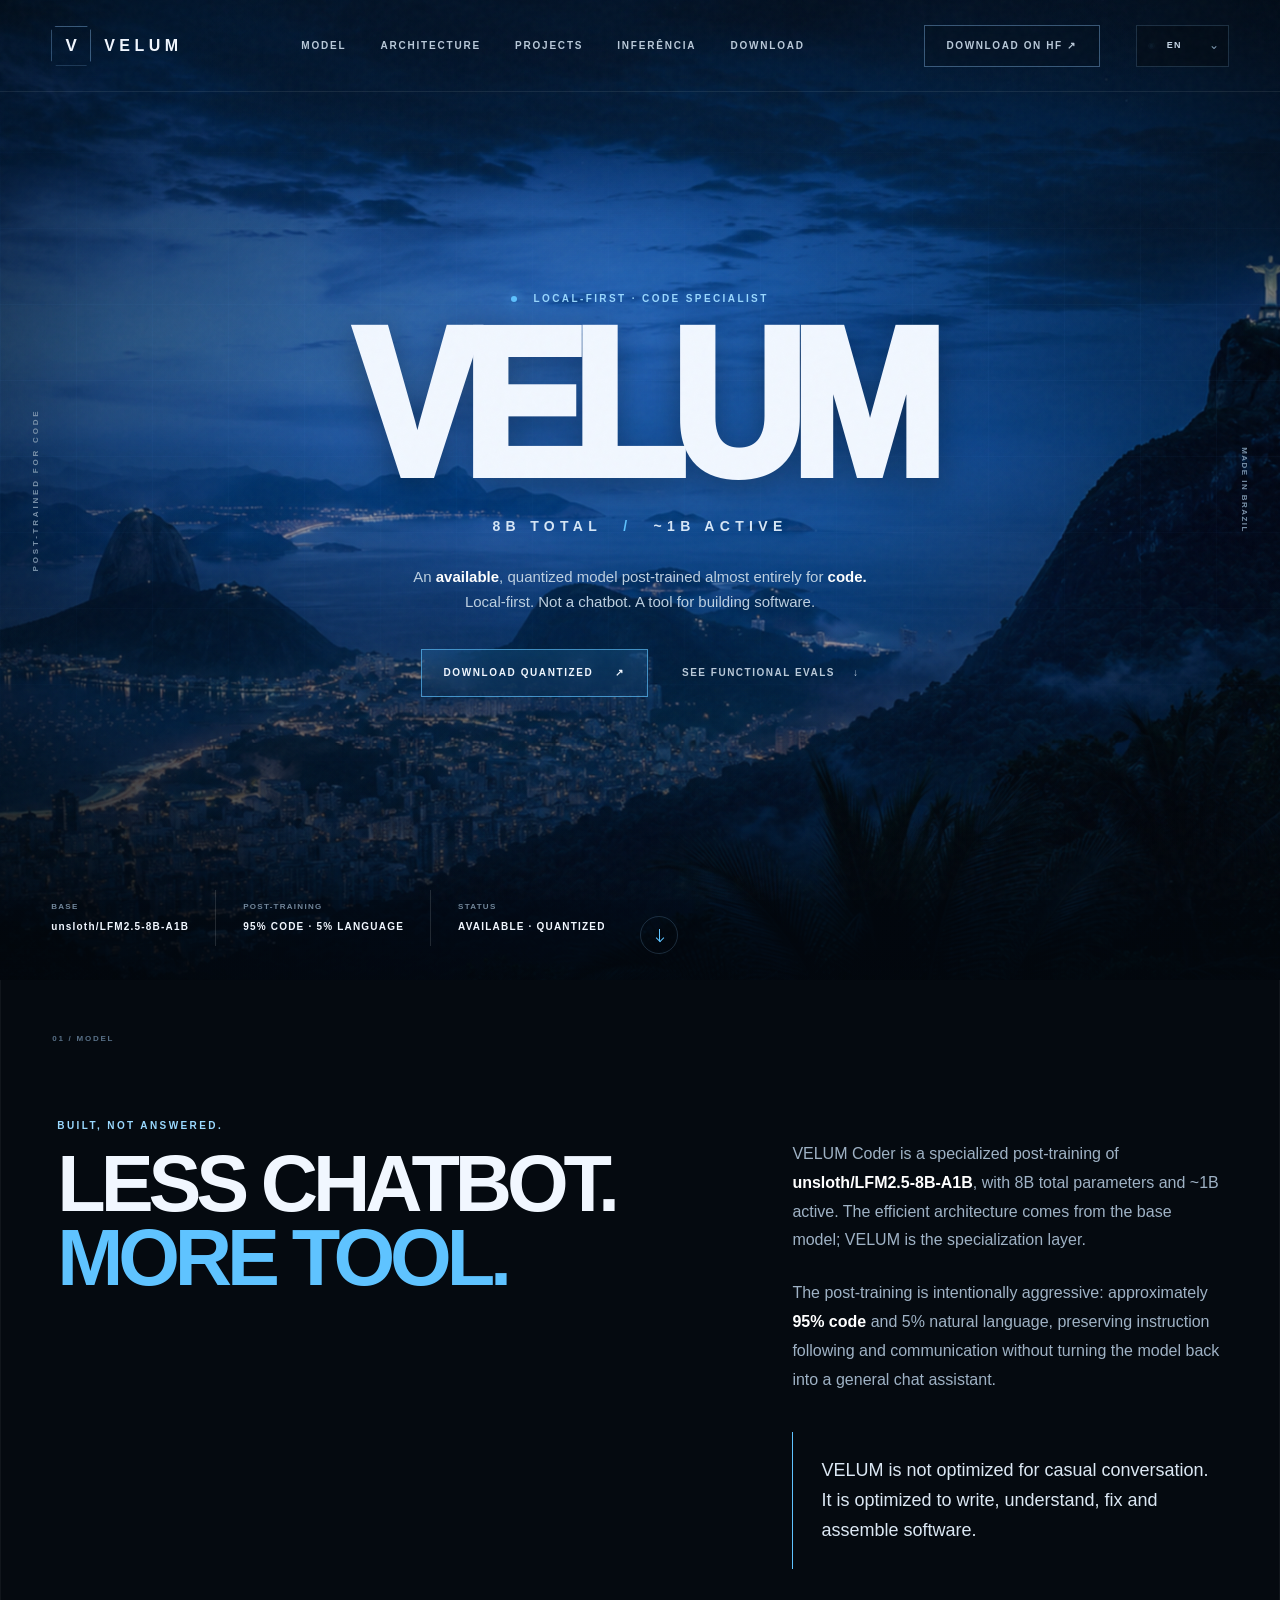
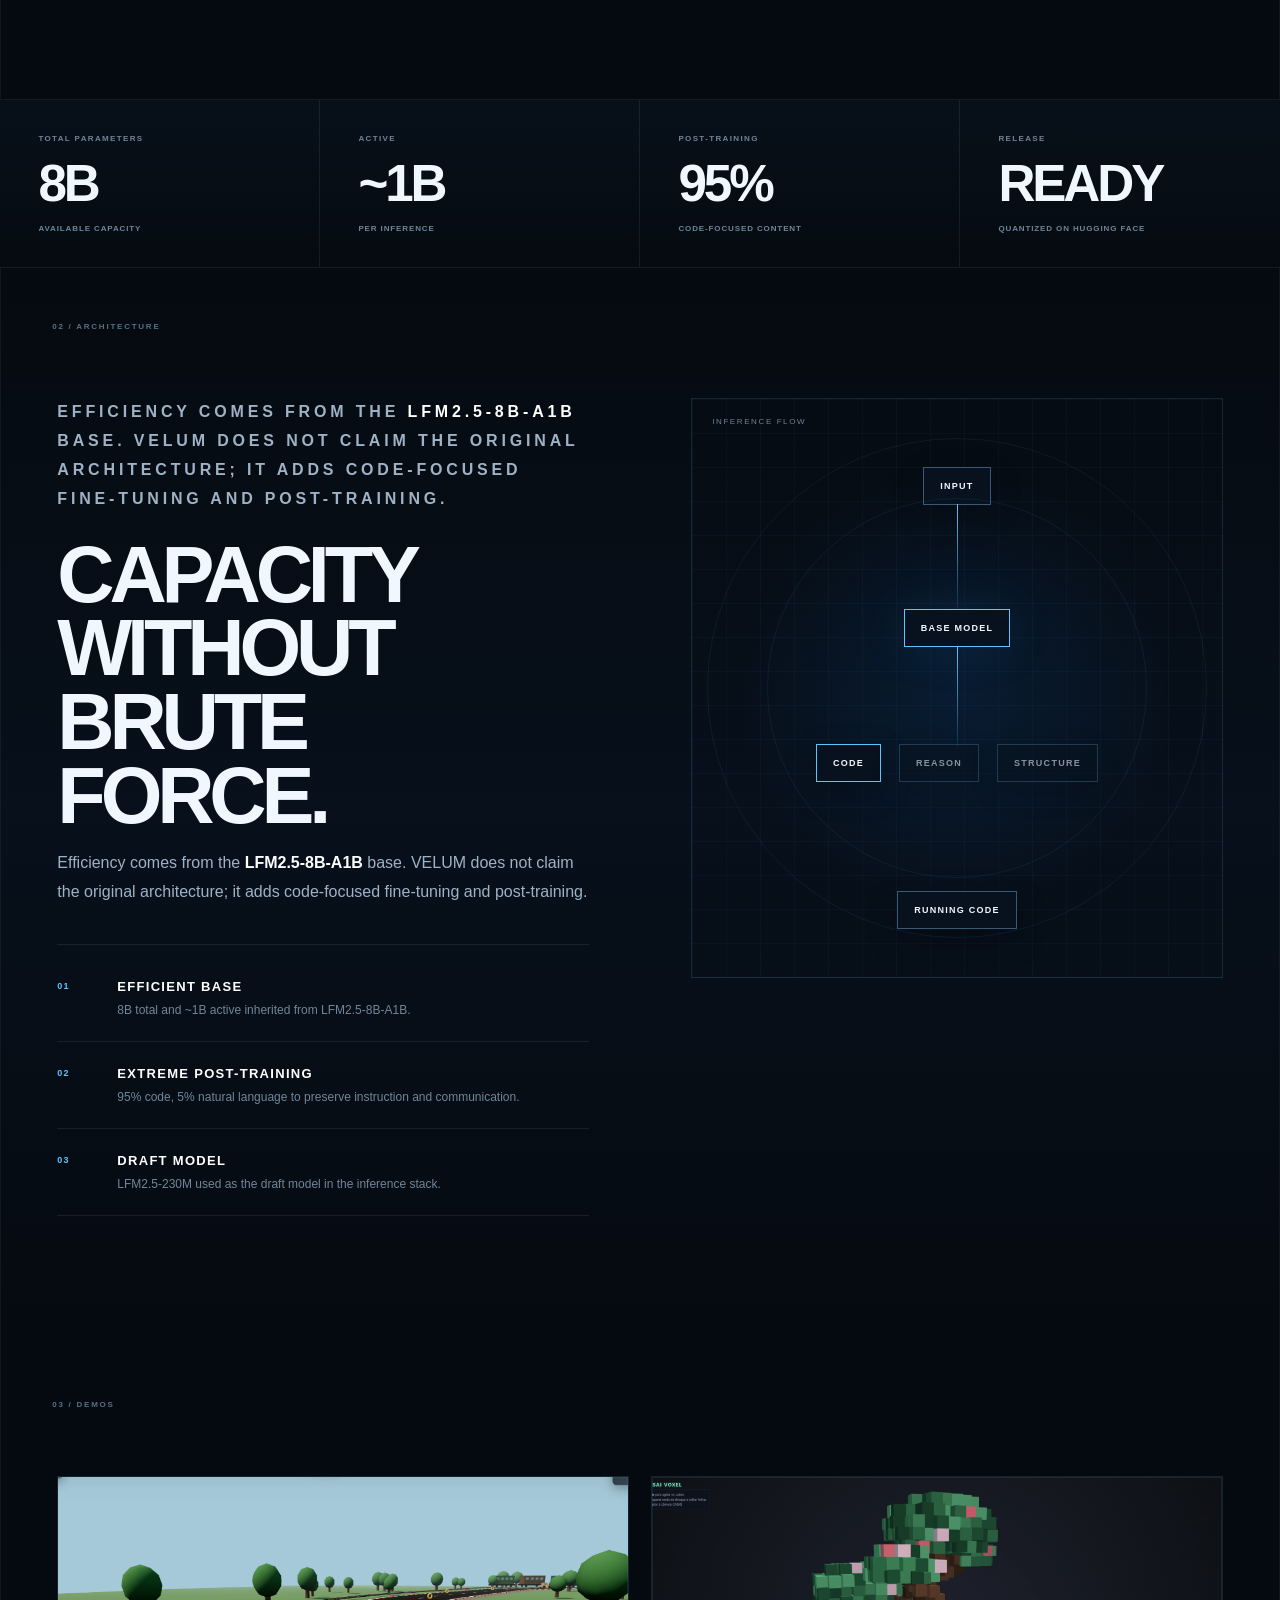
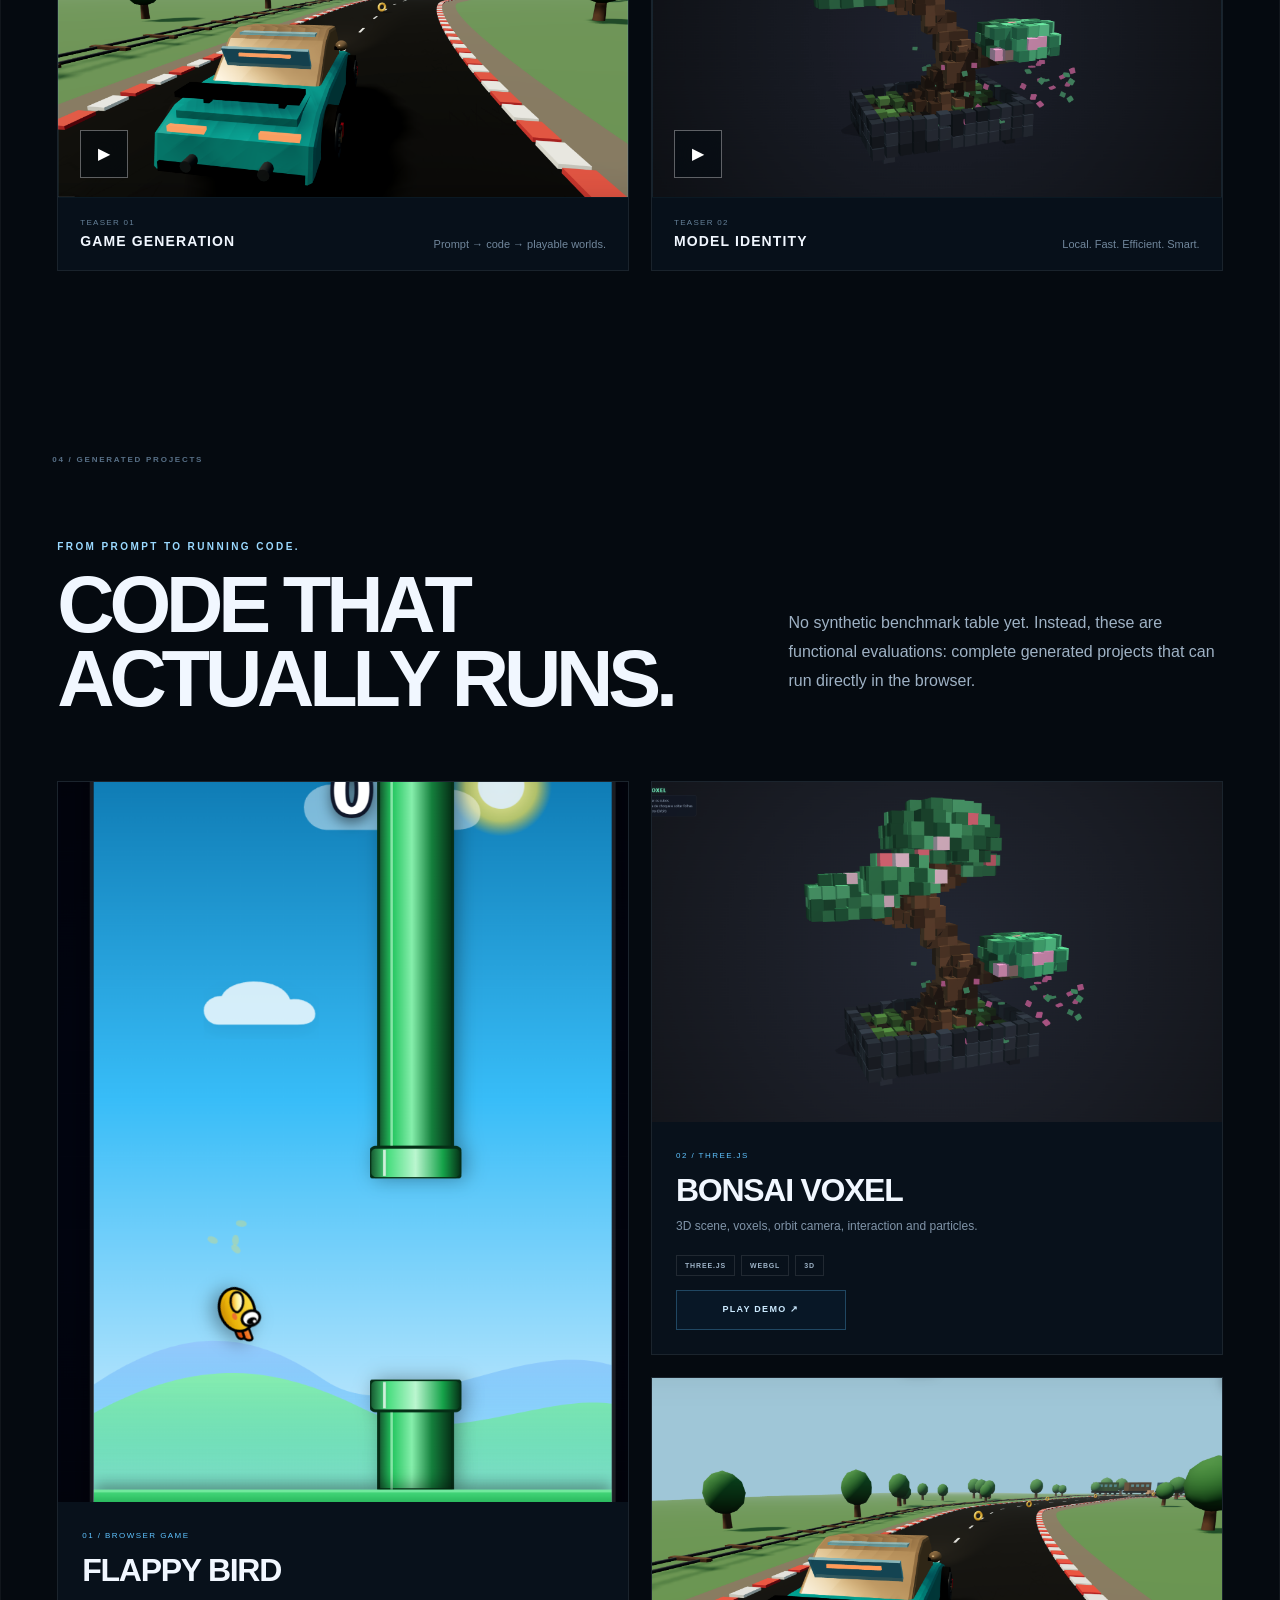
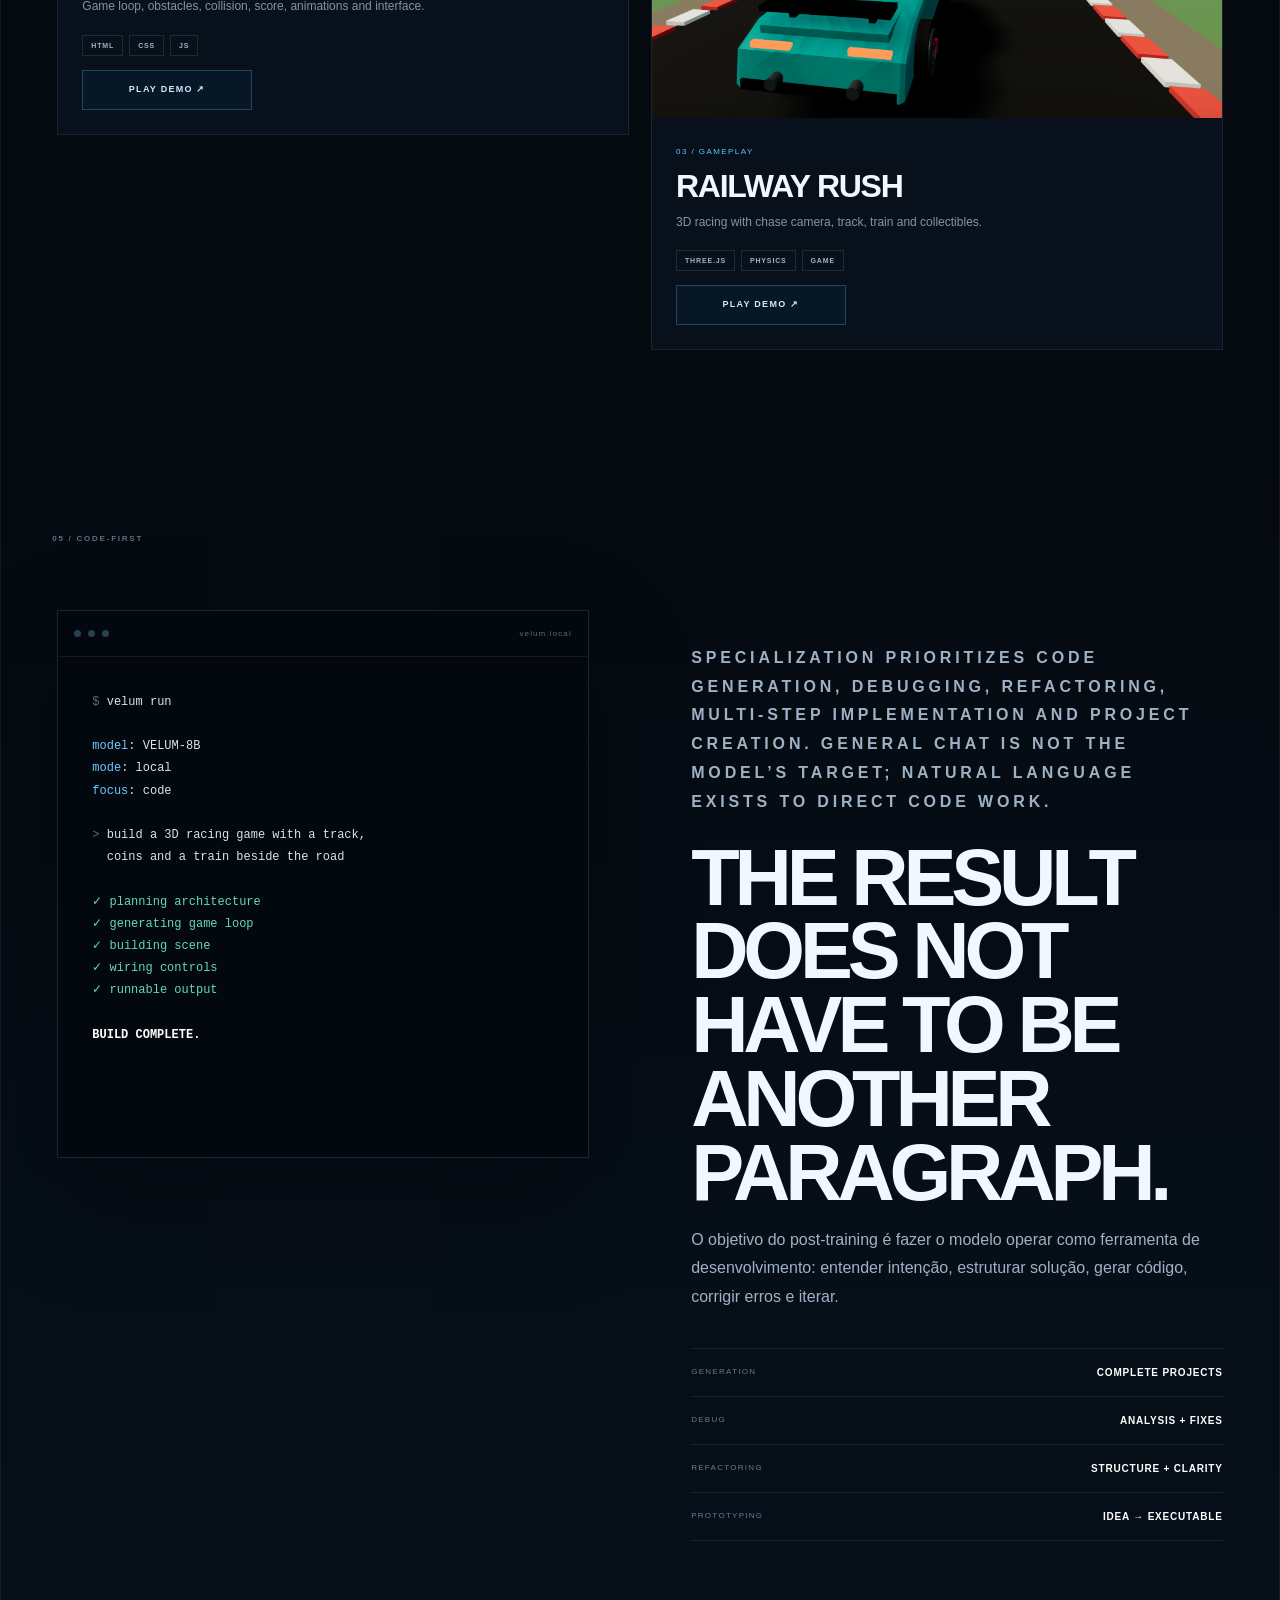
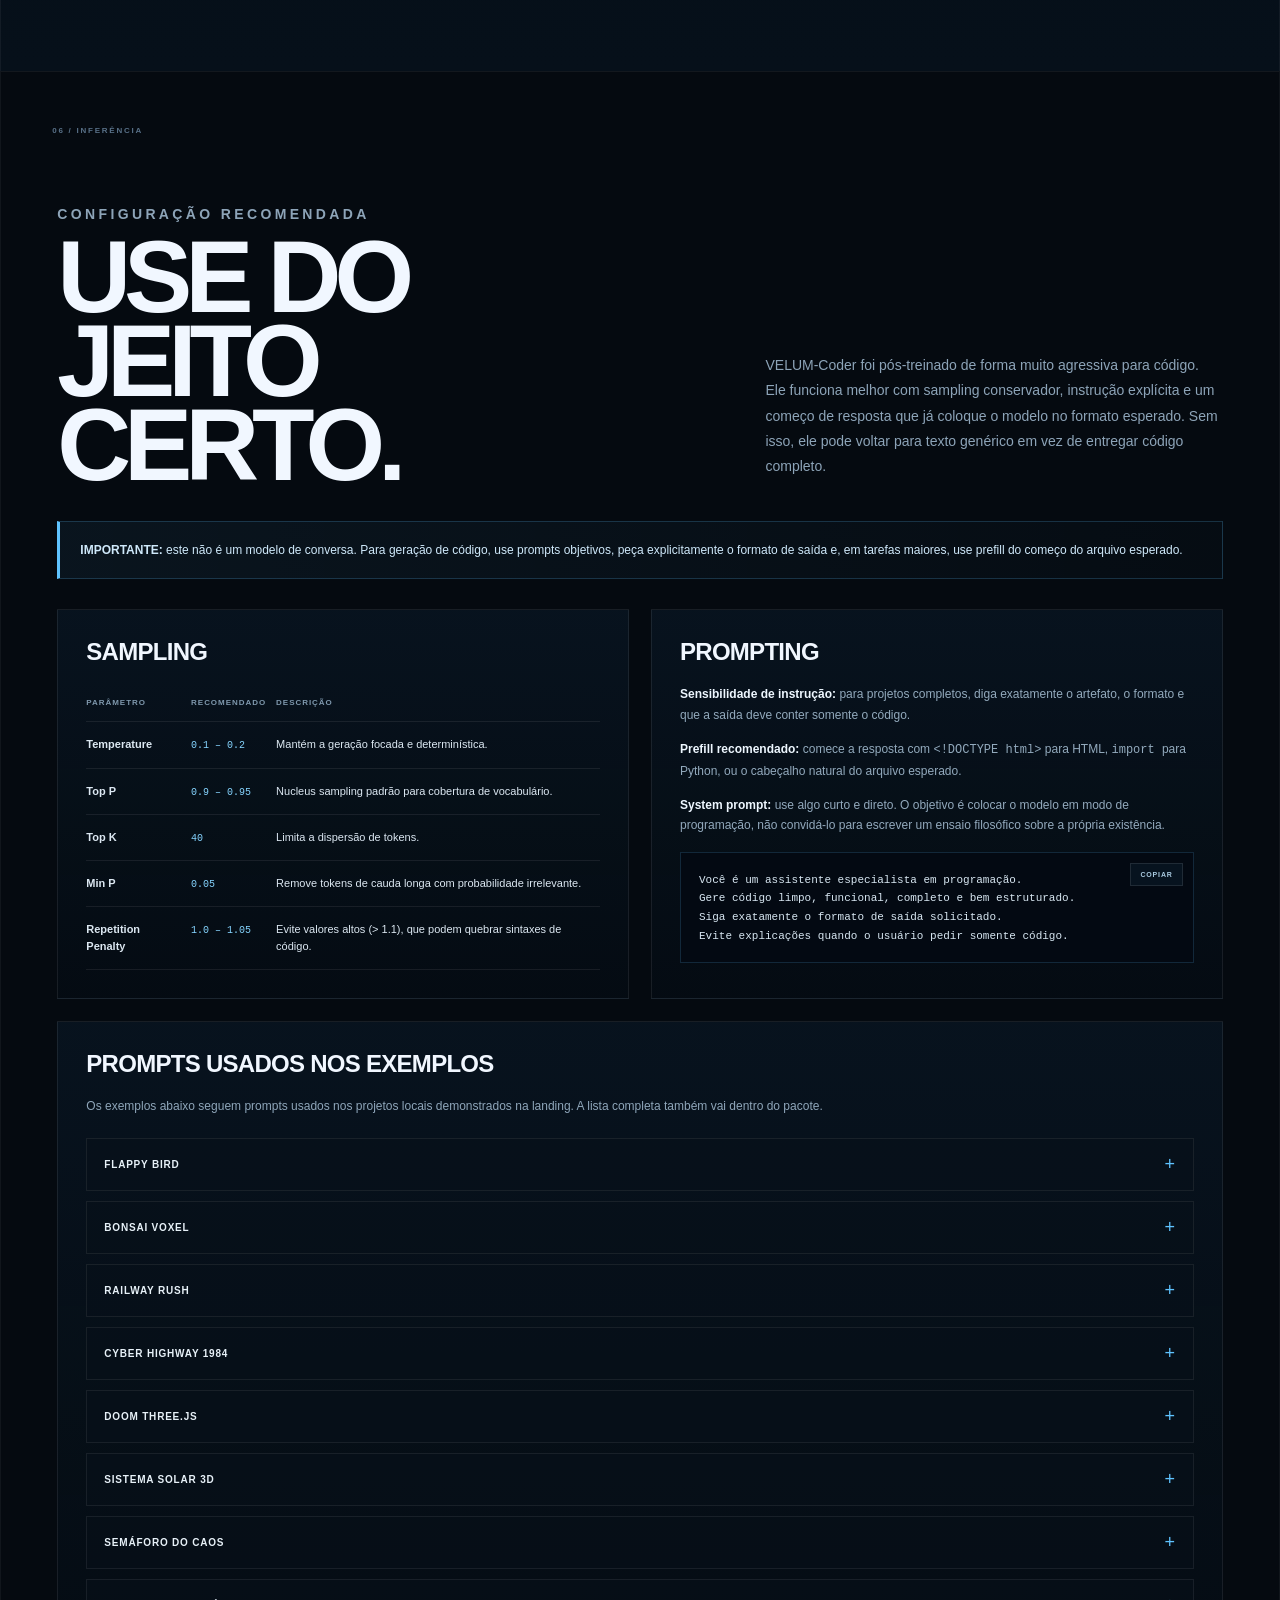
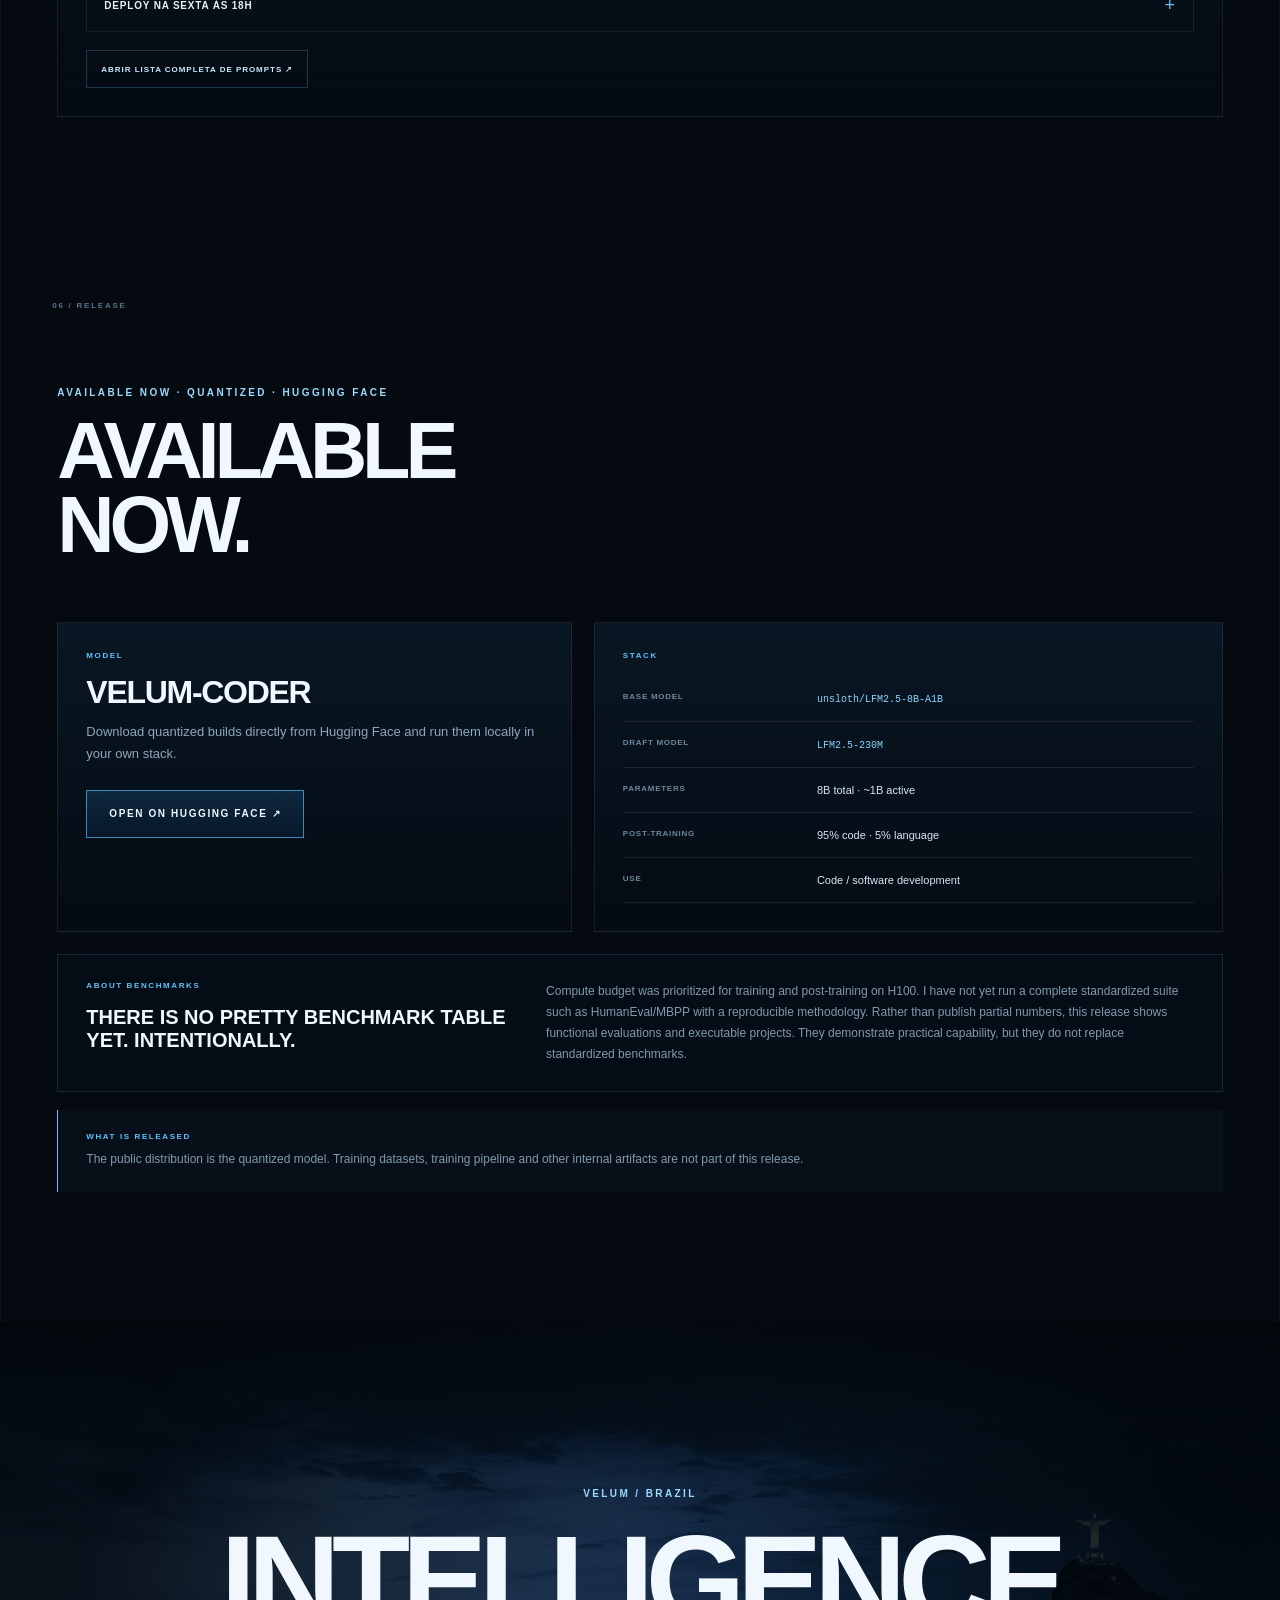
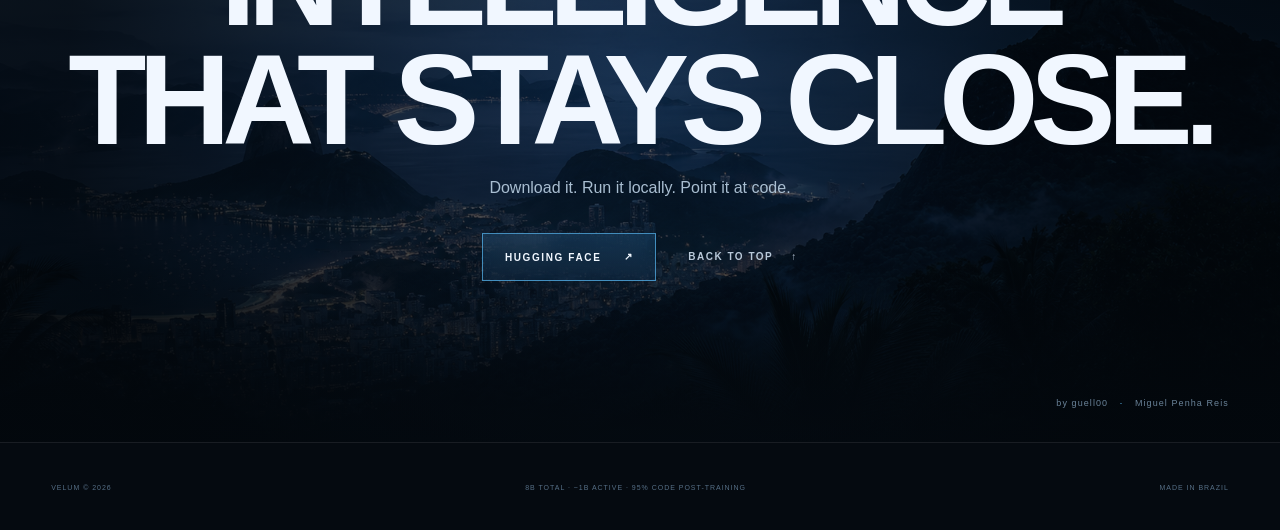
==== commit 5ff1875f: "novo" ====
--- a/index.html
+++ b/index.html
@@ -7,7 +7,7 @@
 <meta content="VELUM Coder — modelo local 8B / ~1B ativo, pós-treinado com foco extremo em código e disponível quantizado no Hugging Face." data-i18n-content="meta_description" name="description"/>
 <meta content="#050b14" name="theme-color"/>
 <title>VELUM Coder — Local. Quantized. Code-first.</title>
-<link href="./velum-release-v3.css?v=3" rel="stylesheet"/>
+<link href="./velum-release-v4.css?v=4" rel="stylesheet"/>
 </head>
 <body>
 <div aria-hidden="true" class="noise"></div>
@@ -21,7 +21,7 @@
 <a data-i18n="nav_model" href="#modelo">MODELO</a>
 <a data-i18n="nav_arch" href="#arquitetura">ARQUITETURA</a>
 <a data-i18n="nav_projects" href="#projetos">PROJETOS</a>
-<a data-i18n="nav_release" href="#download">DOWNLOAD</a>
+<a href="#inferencia">INFERÊNCIA</a><a data-i18n="nav_release" href="#download">DOWNLOAD</a>
 </nav>
 <a class="button button-ghost header-cta" data-i18n="nav_cta" href="https://huggingface.co/guell00/VELUM-Coder" target="_blank" rel="noreferrer">BAIXAR NO HF ↗</a>
 <div class="language-switcher"><select aria-label="Selecionar idioma" id="language-select"><option value="pt-BR">PT-BR</option><option value="en">EN</option><option value="zh-CN">中文</option><option value="it">IT</option><option value="es">ES</option></select></div><button aria-expanded="false" aria-label="Abrir menu" class="menu-button" data-i18n-aria-label="aria_menu"><span></span><span></span></button>
@@ -183,8 +183,102 @@
 </div>
 </section>
 
+
+<section class="section inference-section" id="inferencia">
+  <div class="section-label">06 / INFERÊNCIA</div>
+
+  <div class="inference-head reveal">
+    <div>
+      <p class="eyebrow">CONFIGURAÇÃO RECOMENDADA</p>
+      <h2>USE DO<br>JEITO CERTO.</h2>
+    </div>
+    <p>VELUM-Coder foi pós-treinado de forma muito agressiva para código. Ele funciona melhor com sampling conservador, instrução explícita e um começo de resposta que já coloque o modelo no formato esperado. Sem isso, ele pode voltar para texto genérico em vez de entregar código completo.</p>
+  </div>
+
+  <div class="warning-strip reveal">
+    <strong>IMPORTANTE:</strong> este não é um modelo de conversa. Para geração de código, use prompts objetivos, peça explicitamente o formato de saída e, em tarefas maiores, use prefill do começo do arquivo esperado.
+  </div>
+
+  <div class="inference-grid">
+    <div class="inference-card reveal">
+      <h3>Sampling</h3>
+      <table class="inference-table">
+        <thead><tr><th>Parâmetro</th><th>Recomendado</th><th>Descrição</th></tr></thead>
+        <tbody>
+          <tr><td><strong>Temperature</strong></td><td><code>0.1 – 0.2</code></td><td>Mantém a geração focada e determinística.</td></tr>
+          <tr><td><strong>Top P</strong></td><td><code>0.9 – 0.95</code></td><td>Nucleus sampling padrão para cobertura de vocabulário.</td></tr>
+          <tr><td><strong>Top K</strong></td><td><code>40</code></td><td>Limita a dispersão de tokens.</td></tr>
+          <tr><td><strong>Min P</strong></td><td><code>0.05</code></td><td>Remove tokens de cauda longa com probabilidade irrelevante.</td></tr>
+          <tr><td><strong>Repetition Penalty</strong></td><td><code>1.0 – 1.05</code></td><td>Evite valores altos (&gt; 1.1), que podem quebrar sintaxes de código.</td></tr>
+        </tbody>
+      </table>
+    </div>
+
+    <div class="inference-card reveal delay-1">
+      <h3>Prompting</h3>
+      <div class="prompt-tip">
+        <p><strong>Sensibilidade de instrução:</strong> para projetos completos, diga exatamente o artefato, o formato e que a saída deve conter somente o código.</p>
+        <p><strong>Prefill recomendado:</strong> comece a resposta com <code>&lt;!DOCTYPE html&gt;</code> para HTML, <code>import </code> para Python, ou o cabeçalho natural do arquivo esperado.</p>
+        <p><strong>System prompt:</strong> use algo curto e direto. O objetivo é colocar o modelo em modo de programação, não convidá-lo para escrever um ensaio filosófico sobre a própria existência.</p>
+      </div>
+
+      <div class="codebox">
+        <button class="copy-btn" data-copy-target="system-prompt">COPIAR</button>
+        <pre id="system-prompt">Você é um assistente especialista em programação.
+Gere código limpo, funcional, completo e bem estruturado.
+Siga exatamente o formato de saída solicitado.
+Evite explicações quando o usuário pedir somente código.</pre>
+      </div>
+    </div>
+  </div>
+
+  <div class="inference-card reveal" style="margin-top:22px">
+    <h3>Prompts usados nos exemplos</h3>
+    <p style="color:#8fa6ba;font-size:12px;line-height:1.7;margin:0 0 18px">Os exemplos abaixo seguem prompts usados nos projetos locais demonstrados na landing. A lista completa também vai dentro do pacote.</p>
+
+    <div class="prompt-library">
+      <details>
+  <summary>Flappy Bird</summary>
+  <div class="prompt-body"><code>Crie um jogo Flappy Bird completo e responsivo em um único arquivo HTML. Retorne somente o HTML completo.</code></div>
+</details>
+<details>
+  <summary>Bonsai Voxel</summary>
+  <div class="prompt-body"><code>Crie uma experiência 3D interativa de um bonsai voxel em um único HTML. Retorne somente o HTML completo.</code></div>
+</details>
+<details>
+  <summary>Railway Rush</summary>
+  <div class="prompt-body"><code>Crie um joguinho 3D de carro em uma corrida ao lado de uma ferrovia. Retorne somente o HTML completo.</code></div>
+</details>
+<details>
+  <summary>Cyber Highway 1984</summary>
+  <div class="prompt-body"><code>Crie um jogo 3D de carro em uma rodovia cyberpunk retrô em um único HTML. Retorne somente o HTML completo.</code></div>
+</details>
+<details>
+  <summary>Doom Three.js</summary>
+  <div class="prompt-body"><code>Crie um jogo de tiro 3D inspirado em Doom usando Three.js em um único HTML. Retorne somente o HTML completo.</code></div>
+</details>
+<details>
+  <summary>Sistema Solar 3D</summary>
+  <div class="prompt-body"><code>Crie um sistema solar 3D interativo em um único HTML. Retorne somente o HTML completo.</code></div>
+</details>
+<details>
+  <summary>Semáforo do Caos</summary>
+  <div class="prompt-body"><code>Crie um jogo 3D chamado Semáforo do Caos em um único HTML. Retorne apenas o HTML.</code></div>
+</details>
+<details>
+  <summary>Deploy na Sexta às 18h</summary>
+  <div class="prompt-body"><code>Crie um jogo 3D chamado Deploy na Sexta às 18h em um único HTML. Retorne apenas o HTML.</code></div>
+</details>
+    </div>
+
+    <div class="prompt-actions">
+      <a href="./docs/prompts-dos-joguinhos.md" target="_blank" rel="noopener">ABRIR LISTA COMPLETA DE PROMPTS ↗</a>
+    </div>
+  </div>
+</section>
+
 <section class="section roadmap release-section" id="download">
-  <div class="section-label" data-i18n="sec_release">06 / RELEASE</div>
+  <div class="section-label" data-i18n="sec_release">07 / RELEASE</div>
   <div class="roadmap-head reveal">
     <p class="eyebrow" data-i18n="release_eyebrow">AVAILABLE NOW · QUANTIZED · HUGGING FACE</p>
     <h2 data-i18n="release_title">Já está<br/>disponível.</h2>
@@ -244,6 +338,6 @@
 <span data-i18n="footer_place">FEITO NO BRASIL</span>
 </footer>
 
-<script src="./velum-release-v3.js?v=3"></script>
+<script src="./velum-release-v4.js?v=4"></script>
 </body>
 </html>
--- a/velum-release-v4.css
+++ b/velum-release-v4.css
@@ -0,0 +1,556 @@
+:root{
+  --bg:#050a10;
+  --bg-2:#07111d;
+  --panel:#0b1623;
+  --line:rgba(145,202,255,.18);
+  --line-strong:rgba(145,202,255,.38);
+  --text:#f1f7ff;
+  --muted:#8094aa;
+  --blue:#5fc3ff;
+  --blue-2:#167de8;
+  --blue-soft:#9ad9ff;
+  --green:#66e5b0;
+  --max:1380px;
+  --radius:2px;
+}
+
+*{box-sizing:border-box}
+html{scroll-behavior:smooth;background:var(--bg)}
+body{margin:0;background:var(--bg);color:var(--text);font-family:"Arial Narrow","Aptos Narrow","Segoe UI",Arial,sans-serif;overflow-x:hidden}
+a{color:inherit;text-decoration:none}
+button{font:inherit}
+img,video{display:block;max-width:100%}
+::selection{background:var(--blue);color:#02101a}
+
+.noise{position:fixed;inset:0;z-index:100;pointer-events:none;opacity:.035;background-image:url("data:image/svg+xml,%3Csvg viewBox='0 0 160 160' xmlns='http://www.w3.org/2000/svg'%3E%3Cfilter id='n'%3E%3CfeTurbulence type='fractalNoise' baseFrequency='.8' numOctaves='3' stitchTiles='stitchTiles'/%3E%3C/filter%3E%3Crect width='100%25' height='100%25' filter='url(%23n)' opacity='.75'/%3E%3C/svg%3E")}
+.cursor-glow{position:fixed;width:480px;height:480px;border-radius:50%;background:radial-gradient(circle,rgba(34,143,255,.09),transparent 68%);pointer-events:none;z-index:0;transform:translate(-50%,-50%);transition:opacity .25s}
+
+.site-header{position:absolute;z-index:20;top:0;left:0;width:100%;height:92px;padding:0 clamp(24px,4vw,72px);display:grid;grid-template-columns:auto 1fr auto auto;gap:36px;align-items:center;border-bottom:1px solid rgba(255,255,255,.08)}
+.brand{display:flex;align-items:center;gap:13px;font-size:16px;font-weight:900;letter-spacing:.28em}
+.brand-mark{display:grid;place-items:center;width:40px;height:40px;border:1px solid var(--line-strong);font-size:17px;letter-spacing:0;clip-path:polygon(12% 0,88% 0,100% 12%,100% 88%,88% 100%,12% 100%,0 88%,0 12%)}
+.nav{display:flex;justify-content:center;gap:34px}
+.nav a,.header-cta{font-size:10px;font-weight:800;letter-spacing:.18em;color:#b9c9d9;transition:.2s}
+.nav a:hover{color:white}
+.menu-button{display:none;width:42px;height:42px;border:1px solid var(--line);background:rgba(5,12,20,.5);color:white;place-content:center;gap:6px}
+.menu-button span{display:block;width:17px;height:1px;background:white}
+
+.button{display:inline-flex;align-items:center;justify-content:center;gap:22px;height:48px;padding:0 22px;border:1px solid var(--line-strong);font-size:10px;font-weight:900;letter-spacing:.16em;transition:.25s;background:rgba(4,13,22,.25);backdrop-filter:blur(10px)}
+.button:hover{transform:translateY(-2px);border-color:var(--blue);box-shadow:0 12px 40px rgba(0,114,255,.16)}
+.button-primary{background:linear-gradient(180deg,rgba(51,161,244,.17),rgba(13,84,155,.13));border-color:rgba(95,195,255,.65)}
+.button-ghost{height:42px}
+.text-link{font-size:10px;font-weight:900;letter-spacing:.15em;color:#b9c9d9;display:inline-flex;gap:18px;align-items:center}
+.text-link:hover{color:white}
+
+.hero{position:relative;min-height:100svh;height:980px;display:flex;align-items:center;justify-content:center;isolation:isolate;overflow:hidden}
+.hero-bg,.final-bg{position:absolute;inset:0;background-image:url('./assets/rio-bg.png');background-size:cover;background-position:center 54%;z-index:-4;transform:scale(1.02)}
+.hero-grid{position:absolute;inset:0;z-index:-2;background-image:linear-gradient(rgba(100,180,255,.045) 1px,transparent 1px),linear-gradient(90deg,rgba(100,180,255,.045) 1px,transparent 1px);background-size:76px 76px;mask-image:linear-gradient(to bottom,transparent 6%,black 35%,transparent 90%)}
+.hero-vignette{position:absolute;inset:0;z-index:-3;background:radial-gradient(circle at 52% 45%,rgba(9,74,130,.03) 0 20%,rgba(2,8,15,.36) 66%,rgba(2,7,12,.78) 100%),linear-gradient(to bottom,rgba(3,9,16,.22),rgba(3,9,16,.06) 45%,rgba(3,9,16,.7) 100%)}
+.hero-copy{text-align:center;width:min(980px,calc(100% - 44px));margin-top:10px}
+.eyebrow{font-size:10px;font-weight:900;letter-spacing:.24em;color:var(--blue-soft);text-transform:uppercase}
+.pulse{display:inline-block;width:6px;height:6px;background:var(--blue);border-radius:50%;margin-right:11px;box-shadow:0 0 14px var(--blue);animation:pulse 2s ease infinite}
+@keyframes pulse{50%{opacity:.35;box-shadow:0 0 4px var(--blue)}}
+.hero h1{margin:24px 0 4px;font-family:"Arial Black","Segoe UI Black",Arial,sans-serif;font-size:clamp(98px,16.4vw,264px);line-height:.74;letter-spacing:-.075em;font-weight:950;text-transform:uppercase;text-shadow:0 10px 40px rgba(0,0,0,.38);transform:scaleX(.88)}
+.hero-kicker{margin:34px 0 0;font-size:14px;font-weight:900;letter-spacing:.38em;color:#d7e7f7}.hero-kicker span{color:var(--blue);padding:0 12px}
+.hero-description{font-size:clamp(15px,1.15vw,19px);line-height:1.7;color:#bdd0e1;margin:30px auto 34px;max-width:700px}.hero-description strong{color:white}
+.hero-actions{display:flex;justify-content:center;align-items:center;gap:34px;flex-wrap:wrap}
+.hero-side-label{position:absolute;top:50%;font-size:8px;font-weight:900;letter-spacing:.35em;color:#7991a9;writing-mode:vertical-rl;text-transform:uppercase}.hero-side-label.left{left:31px;transform:rotate(180deg) translateY(50%)}.hero-side-label.right{right:31px;transform:translateY(-50%)}
+.hero-metrics{position:absolute;left:clamp(24px,4vw,72px);right:clamp(24px,4vw,72px);bottom:34px;display:flex;gap:1px;align-items:end}
+.hero-metrics div{padding:12px 26px 12px 0;margin-right:26px;border-right:1px solid rgba(255,255,255,.13)}.hero-metrics div:last-child{border:0}.hero-metrics span{display:block;color:#72879b;font-size:8px;font-weight:800;letter-spacing:.16em;margin-bottom:5px}.hero-metrics strong{font-size:10px;letter-spacing:.12em}
+.scroll-indicator{position:absolute;bottom:26px;left:50%;width:38px;height:38px;border:1px solid var(--line);border-radius:50%;display:grid;place-items:center}.scroll-indicator span{width:1px;height:12px;background:var(--blue);position:relative;animation:scroll 1.7s ease infinite}.scroll-indicator span:after{content:"";position:absolute;width:5px;height:5px;border-right:1px solid var(--blue);border-bottom:1px solid var(--blue);bottom:0;left:-2px;transform:rotate(45deg)}@keyframes scroll{50%{transform:translateY(4px)}}
+
+.section{position:relative;max-width:var(--max);margin:0 auto;padding:130px clamp(24px,4vw,72px);border-left:1px solid rgba(255,255,255,.05);border-right:1px solid rgba(255,255,255,.05)}
+.section-label{position:absolute;left:clamp(24px,4vw,72px);top:54px;font-size:8px;font-weight:900;letter-spacing:.22em;color:#587087}
+.intro-grid,.arch-grid,.code-grid{display:grid;grid-template-columns:1fr 1fr;gap:clamp(60px,8vw,140px);align-items:start}
+.section-heading h2,.arch-copy h2,.projects-head h2,.code-copy h2,.roadmap-head h2,.final-copy h2{font-family:"Arial Black","Segoe UI Black",Arial,sans-serif;font-size:clamp(48px,6.2vw,96px);line-height:.93;letter-spacing:-.065em;margin:16px 0;text-transform:uppercase}.section-heading h2 em{font-style:normal;color:var(--blue)}
+.intro-copy{padding-top:30px}.intro-copy>p,.arch-copy>p,.code-copy>p,.projects-head>p{font-size:16px;line-height:1.8;color:#9fb2c5;margin:0 0 24px}.intro-copy strong,.arch-copy strong,.code-copy strong{color:white}
+.quote{margin-top:38px;padding:24px 0 24px 28px;border-left:1px solid var(--blue);font-size:18px;line-height:1.65;color:#dce8f4}
+
+.stats-strip{max-width:var(--max);margin:0 auto;display:grid;grid-template-columns:repeat(4,1fr);border:1px solid rgba(255,255,255,.07);border-left:0;border-right:0}
+.stat-card{padding:34px clamp(22px,3vw,44px);border-right:1px solid rgba(255,255,255,.07);background:linear-gradient(180deg,rgba(12,27,42,.38),rgba(6,13,21,.08))}.stat-card:last-child{border-right:0}.stat-card span,.stat-card small{display:block;font-size:8px;letter-spacing:.17em;color:#6f8498;font-weight:900}.stat-card strong{display:block;font-family:"Arial Black",Arial,sans-serif;font-size:clamp(34px,4vw,60px);letter-spacing:-.06em;margin:11px 0;color:#eff7ff}.stat-card small{text-transform:uppercase;letter-spacing:.11em}
+
+.architecture{background:linear-gradient(180deg,#050a10,#07101b 50%,#050a10)}
+.feature-list{list-style:none;padding:10px 0 0;margin:38px 0 0;border-top:1px solid rgba(255,255,255,.08)}.feature-list li{display:grid;grid-template-columns:44px 1fr;gap:16px;padding:22px 0;border-bottom:1px solid rgba(255,255,255,.08)}.feature-list li>span{font-size:9px;color:var(--blue);font-weight:900;letter-spacing:.12em;padding-top:4px}.feature-list strong{font-size:13px;text-transform:uppercase;letter-spacing:.1em}.feature-list p{margin:6px 0 0;color:#71869b;line-height:1.5;font-size:12px}
+.arch-visual{position:relative;min-height:580px;border:1px solid rgba(95,195,255,.15);background:radial-gradient(circle at center,rgba(22,125,232,.12),transparent 56%),linear-gradient(rgba(95,195,255,.035) 1px,transparent 1px),linear-gradient(90deg,rgba(95,195,255,.035) 1px,transparent 1px);background-size:auto,34px 34px,34px 34px;overflow:hidden;display:grid;place-items:center}.arch-caption{position:absolute;top:18px;left:20px;font-size:8px;letter-spacing:.2em;color:#6c8297}.node{position:absolute;border:1px solid var(--line-strong);background:#07121e;padding:13px 16px;font-size:9px;font-weight:900;letter-spacing:.14em;box-shadow:0 10px 30px rgba(0,0,0,.25)}.node.input{top:68px}.node.router{top:210px;border-color:var(--blue);box-shadow:0 0 50px rgba(42,143,235,.12)}.experts{position:absolute;top:345px;display:flex;gap:18px}.node.expert{position:relative;opacity:.55}.node.expert.active{opacity:1;border-color:var(--blue)}.node.output{bottom:48px}.flow-line{position:absolute;width:1px;background:linear-gradient(var(--blue),rgba(95,195,255,.1));left:50%}.l1{top:105px;height:105px}.l2{top:247px;height:100px}.arch-orbit{position:absolute;border:1px solid rgba(95,195,255,.08);border-radius:50%;left:50%;top:50%;transform:translate(-50%,-50%);animation:orbit 14s linear infinite}.orbit-a{width:380px;height:380px}.orbit-b{width:500px;height:500px;animation-direction:reverse;animation-duration:20s}@keyframes orbit{to{transform:translate(-50%,-50%) rotate(360deg)}}
+
+.video-grid{display:grid;grid-template-columns:1fr 1fr;gap:22px}.video-card{border:1px solid rgba(255,255,255,.08);background:#07101a}.video-frame{position:relative;aspect-ratio:16/9;overflow:hidden;background:#02060b}.video-frame video{width:100%;height:100%;object-fit:cover;filter:saturate(.88) contrast(1.05)}.video-frame:after{content:"";position:absolute;inset:0;border:1px solid rgba(95,195,255,.1);pointer-events:none}.video-toggle{position:absolute;left:22px;bottom:20px;width:48px;height:48px;border:1px solid rgba(255,255,255,.35);background:rgba(3,10,17,.55);backdrop-filter:blur(12px);color:white;cursor:pointer}.video-meta{display:grid;grid-template-columns:1fr auto;gap:20px;padding:20px 22px;align-items:end}.video-meta span{display:block;font-size:8px;letter-spacing:.16em;color:#658099;margin-bottom:5px}.video-meta strong{font-size:14px;text-transform:uppercase;letter-spacing:.08em}.video-meta p{margin:0;color:#71879c;font-size:11px}
+
+.projects-head{display:grid;grid-template-columns:1.2fr .8fr;gap:80px;align-items:end;margin-bottom:50px}.projects-head>p{padding-bottom:12px}.project-grid{display:grid;grid-template-columns:.78fr 1.22fr;grid-template-rows:auto auto;gap:18px}.project-card{border:1px solid rgba(255,255,255,.08);background:#08111b;overflow:hidden;position:relative}.project-tall{grid-row:span 2}.project-media{overflow:hidden;background:#03080d}.project-tall .project-media{height:720px}.project-card:not(.project-tall) .project-media{height:340px}.project-media img{width:100%;height:100%;object-fit:cover;transition:transform .7s cubic-bezier(.2,.7,.2,1),filter .5s}.project-card:hover img{transform:scale(1.025);filter:saturate(1.1)}.project-info{padding:22px 24px 24px}.project-info>span{font-size:8px;letter-spacing:.18em;color:var(--blue)}.project-info h3{font-family:"Arial Black",Arial,sans-serif;font-size:32px;letter-spacing:-.04em;text-transform:uppercase;margin:10px 0 8px}.project-info p{margin:0 0 18px;color:#8094a8;font-size:12px;line-height:1.6}.tags{display:flex;gap:6px;flex-wrap:wrap}.tags b{font-size:7px;letter-spacing:.12em;padding:6px 8px;border:1px solid rgba(255,255,255,.1);color:#9db3c7}
+
+.code-section{background:linear-gradient(180deg,#050a10,#06101a)}.code-window{border:1px solid rgba(95,195,255,.17);background:#03080e;box-shadow:0 40px 100px rgba(0,0,0,.25)}.window-bar{height:46px;border-bottom:1px solid rgba(255,255,255,.07);display:flex;align-items:center;gap:7px;padding:0 16px}.window-bar i{width:7px;height:7px;border-radius:50%;background:#274052}.window-bar span{margin-left:auto;font-size:8px;letter-spacing:.14em;color:#536c83}.code-window pre{margin:0;padding:34px;overflow:auto;min-height:500px;font:12px/1.85 ui-monospace,SFMono-Regular,Menlo,Consolas,monospace;color:#d7e4ef}.code-window .muted{color:#526a80}.code-window .blue{color:#6ec8ff}.code-window .green{color:#63dab0}.code-window .accent{color:white;font-weight:800}.code-copy{padding-top:34px}.capability-table{margin-top:36px;border-top:1px solid rgba(255,255,255,.09)}.capability-table div{display:flex;justify-content:space-between;gap:20px;padding:18px 0;border-bottom:1px solid rgba(255,255,255,.09)}.capability-table span{font-size:8px;color:#647d94;letter-spacing:.16em}.capability-table strong{font-size:10px;letter-spacing:.08em;text-transform:uppercase}
+
+.roadmap-head{margin-bottom:60px}.roadmap-list{border-top:1px solid rgba(255,255,255,.09)}.road-item{display:grid;grid-template-columns:70px 1fr 1.8fr auto;align-items:center;gap:30px;min-height:110px;border-bottom:1px solid rgba(255,255,255,.09)}.road-item>span{font-size:9px;color:var(--blue);letter-spacing:.14em}.road-item>strong{font-size:14px;text-transform:uppercase;letter-spacing:.08em}.road-item p{font-size:12px;color:#71869b}.status{font-size:7px;letter-spacing:.14em;color:#62778c;border:1px solid rgba(255,255,255,.11);padding:8px 10px}.status.active{color:var(--blue-soft);border-color:rgba(95,195,255,.32)}.road-note{font-size:10px;color:#536b81;margin-top:26px}
+
+.final-cta{position:relative;min-height:720px;display:flex;align-items:center;justify-content:center;text-align:center;overflow:hidden;isolation:isolate}.final-bg{z-index:-3;filter:saturate(.7) brightness(.55);background-position:center 58%}.final-cta:before{content:"";position:absolute;inset:0;z-index:-2;background:radial-gradient(circle,rgba(6,28,48,.15),rgba(2,7,12,.82) 78%),linear-gradient(to bottom,var(--bg),transparent 20%,transparent 75%,var(--bg))}.final-copy h2{font-size:clamp(70px,10vw,150px);margin:20px 0}.final-copy p{color:#a9bed1;font-size:16px}.final-actions{display:flex;justify-content:center;align-items:center;gap:32px;margin-top:36px}.signature{position:absolute;bottom:34px;right:clamp(24px,4vw,72px);font-size:9px;letter-spacing:.12em;color:#6a8399}.signature span{color:var(--blue);padding:0 8px}
+footer{max-width:var(--max);margin:auto;min-height:90px;padding:0 clamp(24px,4vw,72px);display:flex;align-items:center;justify-content:space-between;border-top:1px solid rgba(255,255,255,.08);font-size:7px;letter-spacing:.14em;color:#566f86}
+
+.reveal{opacity:0;transform:translateY(24px);transition:opacity .8s cubic-bezier(.2,.7,.2,1),transform .8s cubic-bezier(.2,.7,.2,1)}.reveal.visible{opacity:1;transform:none}.delay-1{transition-delay:.1s}.delay-2{transition-delay:.2s}.delay-3{transition-delay:.3s}
+
+@media(max-width:1050px){
+  .nav,.header-cta{display:none}.site-header{grid-template-columns:auto 1fr auto}.menu-button{display:grid;grid-column:3}.nav.open{position:absolute;display:flex;top:92px;left:0;width:100%;background:#06101b;flex-direction:column;padding:28px 30px;border-bottom:1px solid var(--line);gap:22px}.nav.open a{font-size:12px}
+  .intro-grid,.arch-grid,.code-grid,.projects-head{grid-template-columns:1fr;gap:50px}.arch-visual{min-height:520px}.project-grid{grid-template-columns:1fr 1fr;grid-template-rows:auto}.project-tall{grid-row:auto}.project-tall .project-media,.project-card:not(.project-tall) .project-media{height:390px}.project-tall{grid-column:span 2}.project-tall .project-media{height:600px}.road-item{grid-template-columns:48px 1fr auto}.road-item p{grid-column:2/4;margin-top:-20px}.video-meta{grid-template-columns:1fr}.stats-strip{grid-template-columns:1fr 1fr}.stat-card:nth-child(2){border-right:0}.stat-card:nth-child(-n+2){border-bottom:1px solid rgba(255,255,255,.07)}
+}
+
+@media(max-width:700px){
+  .site-header{height:74px}.nav.open{top:74px}.brand{font-size:13px}.brand-mark{width:34px;height:34px}.hero{height:auto;min-height:820px}.hero h1{font-size:clamp(82px,28vw,150px);margin-top:25px}.hero-kicker{font-size:10px;letter-spacing:.18em}.hero-description{font-size:14px}.hero-actions{gap:20px}.hero-side-label{display:none}.hero-metrics{display:none}.scroll-indicator{bottom:22px}.section{padding:105px 22px}.section-label{left:22px;top:38px}.stats-strip{grid-template-columns:1fr 1fr}.stat-card{padding:26px 20px}.video-grid{grid-template-columns:1fr}.projects-head{gap:20px}.project-grid{grid-template-columns:1fr}.project-tall{grid-column:auto}.project-tall .project-media,.project-card:not(.project-tall) .project-media{height:300px}.project-tall .project-media img{object-position:center}.arch-visual{min-height:500px}.experts{gap:7px}.node{padding:10px;font-size:7px}.road-item{grid-template-columns:34px 1fr;gap:16px;padding:22px 0}.road-item .status{grid-column:2;justify-self:start}.road-item p{grid-column:2;margin:0}.final-cta{min-height:620px;padding:80px 22px}.final-copy h2{font-size:60px}.final-actions{flex-direction:column}.signature{right:22px;left:22px;text-align:center}footer{padding:28px 22px;gap:16px;flex-direction:column;text-align:center}.cursor-glow{display:none}
+}
+
+@media(prefers-reduced-motion:reduce){html{scroll-behavior:auto}.reveal{opacity:1;transform:none;transition:none}.arch-orbit,.pulse,.scroll-indicator span{animation:none}}
+
+/* Language selector */
+.language-switcher{position:relative;display:flex;align-items:center}
+.language-switcher:before{content:"◉";position:absolute;left:12px;color:var(--blue);font-size:8px;pointer-events:none}
+.language-switcher select{appearance:none;-webkit-appearance:none;height:42px;min-width:88px;padding:0 28px 0 30px;border:1px solid var(--line);background:rgba(5,12,20,.58);backdrop-filter:blur(12px);color:#c7d8e8;font:800 9px/1 "Arial Narrow","Segoe UI",Arial,sans-serif;letter-spacing:.12em;cursor:pointer;outline:none;border-radius:0;transition:.2s}
+.language-switcher:after{content:"⌄";position:absolute;right:10px;top:50%;transform:translateY(-55%);font-size:12px;color:#7f9bb3;pointer-events:none}
+.language-switcher select:hover,.language-switcher select:focus{border-color:var(--blue);color:#fff;box-shadow:0 0 28px rgba(42,143,235,.10)}
+.language-switcher option{background:#07111d;color:#dce9f5}
+html[lang="zh-CN"] body{font-family:"Microsoft YaHei","PingFang SC","Noto Sans CJK SC","Segoe UI",Arial,sans-serif}
+html[lang="zh-CN"] .hero h1,html[lang="zh-CN"] .section-heading h2,html[lang="zh-CN"] .arch-copy h2,html[lang="zh-CN"] .projects-head h2,html[lang="zh-CN"] .code-copy h2,html[lang="zh-CN"] .roadmap-head h2,html[lang="zh-CN"] .final-copy h2{letter-spacing:-.02em;transform:none}
+@media(max-width:1050px){.site-header{grid-template-columns:auto 1fr auto auto}.language-switcher{grid-column:3}.menu-button{grid-column:4}}
+@media(max-width:700px){.language-switcher select{min-width:74px;height:38px;padding-left:27px;padding-right:22px;font-size:8px}.site-header{gap:10px;padding-left:18px;padding-right:18px}}
+
+
+/* VELUM release / downloadable model */
+.demo-launch{
+  margin-top:16px;
+  width:100%;
+  min-height:40px;
+  border:1px solid rgba(95,195,255,.28);
+  background:rgba(13,69,112,.12);
+  color:#cceaff;
+  font-size:8px;
+  font-weight:900;
+  letter-spacing:.14em;
+  cursor:pointer;
+  transition:.2s;
+}
+.demo-launch:hover{border-color:var(--blue);background:rgba(26,125,207,.16);transform:translateY(-1px)}
+
+.release-grid{display:grid;grid-template-columns:.9fr 1.1fr;gap:18px}
+.release-card{
+  border:1px solid rgba(255,255,255,.08);
+  background:linear-gradient(180deg,rgba(10,27,42,.7),rgba(5,12,20,.65));
+  padding:32px;
+}
+.release-kicker,.benchmark-note span,.release-policy span{
+  display:block;font-size:8px;font-weight:900;letter-spacing:.2em;color:var(--blue);margin-bottom:16px
+}
+.release-card h3{font-family:"Arial Black",Arial,sans-serif;font-size:34px;letter-spacing:-.04em;text-transform:uppercase;margin:0 0 12px}
+.release-card p{color:#8fa6ba;font-size:13px;line-height:1.7;margin:0 0 24px}
+.spec-table{width:100%;border-collapse:collapse}
+.spec-table th,.spec-table td{padding:16px 0;border-bottom:1px solid rgba(255,255,255,.08);font-size:11px;text-align:left;vertical-align:top}
+.spec-table th{width:35%;color:#6f879b;text-transform:uppercase;letter-spacing:.09em;font-size:8px}
+.spec-table td{color:#d9e7f3}
+.spec-table code{font:10px ui-monospace,SFMono-Regular,Menlo,monospace;color:#8ed5ff;word-break:break-word}
+
+.benchmark-note{
+  margin-top:18px;border:1px solid rgba(95,195,255,.15);padding:30px;
+  display:grid;grid-template-columns:.75fr 1.25fr;gap:50px;background:rgba(6,16,26,.65)
+}
+.benchmark-note h3{margin:0;font-size:22px;line-height:1.2;text-transform:uppercase}
+.benchmark-note p,.release-policy p{margin:0;color:#8299ad;font-size:12px;line-height:1.75}
+.release-policy{margin-top:18px;padding:22px 30px;border-left:1px solid var(--blue);background:rgba(95,195,255,.035)}
+.release-policy span{margin-bottom:8px}
+
+.demo-modal{position:fixed;inset:0;z-index:500;background:rgba(1,5,9,.92);backdrop-filter:blur(14px);display:none;padding:3vw}
+.demo-modal.open{display:grid;place-items:center}
+.demo-modal-shell{width:min(1480px,96vw);height:min(900px,92vh);border:1px solid rgba(95,195,255,.28);background:#02070c;box-shadow:0 40px 130px rgba(0,0,0,.65)}
+.demo-modal-bar{height:48px;display:flex;align-items:center;justify-content:space-between;padding:0 15px;border-bottom:1px solid rgba(255,255,255,.09);font-size:8px;letter-spacing:.17em;color:#6f8ca4}
+.demo-modal-bar button{height:30px;border:1px solid rgba(255,255,255,.12);background:#07111b;color:#c9d9e7;font-size:8px;font-weight:900;letter-spacing:.12em;cursor:pointer}
+.demo-modal iframe{width:100%;height:calc(100% - 48px);border:0;background:#000}
+
+@media(max-width:900px){
+  .release-grid,.benchmark-note{grid-template-columns:1fr}
+  .benchmark-note{gap:18px}
+}
+
+
+/* v3 fixes */
+.hero-side-label.right{letter-spacing:.18em}
+.footer-meta span:last-child{letter-spacing:.12em}
+
+.release-grid{
+  display:grid;
+  grid-template-columns:minmax(320px, 0.95fr) minmax(420px, 1.05fr);
+  gap:22px;
+  align-items:start;
+}
+.release-card{
+  min-height:100%;
+  border:1px solid rgba(255,255,255,.08);
+  background:linear-gradient(180deg,rgba(10,27,42,.78),rgba(5,12,20,.72));
+  padding:28px;
+}
+.release-card h3{
+  font-size:32px;
+  line-height:1.05;
+  word-break:break-word;
+}
+.spec-table{
+  width:100%;
+  table-layout:fixed;
+}
+.spec-table th{
+  width:34%;
+}
+.spec-table td{
+  word-break:break-word;
+}
+.benchmark-note{
+  margin-top:22px;
+  display:grid;
+  grid-template-columns:minmax(260px,.8fr) minmax(0,1.2fr);
+  gap:28px;
+  padding:26px 28px;
+  border:1px solid rgba(95,195,255,.15);
+  background:rgba(6,16,26,.65);
+}
+.benchmark-note h3{
+  font-size:20px;
+  line-height:1.15;
+  margin:0;
+}
+.release-policy{
+  margin-top:18px;
+  padding:22px 28px;
+}
+
+.project-grid{
+  align-items:start;
+}
+.project-card{
+  display:flex;
+  flex-direction:column;
+}
+.project-card .project-image{
+  aspect-ratio:16/10;
+  object-fit:cover;
+}
+.project-card:first-child .project-image{
+  aspect-ratio:9/16;
+  object-fit:cover;
+}
+.project-content{
+  display:flex;
+  flex-direction:column;
+  gap:10px;
+}
+.demo-launch{
+  display:inline-flex;
+  align-items:center;
+  justify-content:center;
+  width:fit-content;
+  min-width:170px;
+  min-height:40px;
+  padding:0 16px;
+  margin-top:14px;
+  border:1px solid rgba(95,195,255,.28);
+  background:rgba(13,69,112,.12);
+  color:#cceaff;
+  font-size:9px;
+  line-height:1;
+  font-weight:900;
+  letter-spacing:.14em;
+  text-decoration:none;
+  text-transform:uppercase;
+  transition:.2s ease;
+}
+.demo-launch:hover{
+  border-color:var(--blue);
+  background:rgba(26,125,207,.16);
+  transform:translateY(-1px);
+}
+@media (max-width: 1100px){
+  .release-grid,
+  .benchmark-note{
+    grid-template-columns:1fr;
+  }
+}
+@media (max-width: 800px){
+  .project-card:first-child .project-image,
+  .project-card .project-image{
+    aspect-ratio:16/10;
+  }
+  .demo-launch{
+    width:100%;
+  }
+}
+
+
+/* =========================================================
+   V4 — FULL WIDTH + INFERENCE / PROMPTING
+   ========================================================= */
+:root{
+  --page-pad: clamp(28px, 4.4vw, 88px);
+}
+
+.section,
+.header-inner,
+.hero-content,
+.footer-inner,
+.footer-meta{
+  width:100%;
+  max-width:none !important;
+}
+
+.section{
+  padding-left:var(--page-pad) !important;
+  padding-right:var(--page-pad) !important;
+}
+
+.header-inner,
+.hero-content,
+.footer-inner,
+.footer-meta{
+  padding-left:var(--page-pad) !important;
+  padding-right:var(--page-pad) !important;
+}
+
+/* Expand the central content instead of leaving a narrow editorial column. */
+.intro-grid{
+  grid-template-columns:minmax(0,1.2fr) minmax(360px,.8fr) !important;
+  gap:clamp(56px,7vw,140px) !important;
+  max-width:none !important;
+}
+
+.stats-grid,
+.video-grid,
+.project-grid,
+.release-grid{
+  max-width:none !important;
+  width:100% !important;
+}
+
+.project-grid{
+  grid-template-columns:minmax(0,1fr) minmax(0,1fr) !important;
+  gap:22px !important;
+  align-items:start;
+}
+
+.project-card:first-child{
+  grid-row:span 2;
+}
+
+.release-grid{
+  grid-template-columns:minmax(0,.9fr) minmax(0,1.1fr) !important;
+}
+
+@media(max-width:900px){
+  .intro-grid,
+  .project-grid,
+  .release-grid{
+    grid-template-columns:1fr !important;
+  }
+  .project-card:first-child{grid-row:auto}
+}
+
+/* ---------- Inference section ---------- */
+.inference-section{
+  border-top:1px solid rgba(255,255,255,.06);
+}
+
+.inference-head{
+  display:grid;
+  grid-template-columns:minmax(0,1.15fr) minmax(340px,.85fr);
+  gap:clamp(48px,7vw,120px);
+  align-items:end;
+  margin-bottom:34px;
+}
+
+.inference-head h2{
+  margin:0;
+  font-family:"Arial Black",Arial,sans-serif;
+  font-size:clamp(56px,8vw,140px);
+  line-height:.82;
+  letter-spacing:-.07em;
+  text-transform:uppercase;
+}
+
+.inference-head p{
+  margin:0 0 8px;
+  max-width:760px;
+  color:#8da4b8;
+  font-size:14px;
+  line-height:1.8;
+}
+
+.warning-strip{
+  margin:24px 0 30px;
+  padding:18px 20px;
+  border:1px solid rgba(95,195,255,.2);
+  border-left:3px solid var(--blue);
+  background:linear-gradient(90deg,rgba(95,195,255,.06),rgba(95,195,255,.015));
+  color:#cfe9fb;
+  font-size:12px;
+  line-height:1.7;
+}
+
+.inference-grid{
+  display:grid;
+  grid-template-columns:minmax(0,1fr) minmax(0,1fr);
+  gap:22px;
+}
+
+.inference-card{
+  border:1px solid rgba(255,255,255,.08);
+  background:linear-gradient(180deg,rgba(9,23,36,.72),rgba(5,12,20,.68));
+  padding:28px;
+  min-width:0;
+}
+
+.inference-card h3{
+  margin:0 0 18px;
+  font-family:"Arial Black",Arial,sans-serif;
+  text-transform:uppercase;
+  letter-spacing:-.03em;
+  font-size:24px;
+}
+
+.inference-table{
+  width:100%;
+  border-collapse:collapse;
+}
+
+.inference-table th,
+.inference-table td{
+  border-bottom:1px solid rgba(255,255,255,.075);
+  padding:14px 10px 14px 0;
+  vertical-align:top;
+  text-align:left;
+}
+
+.inference-table th{
+  color:#7f98ad;
+  font-size:8px;
+  letter-spacing:.12em;
+  text-transform:uppercase;
+}
+
+.inference-table td{
+  color:#dce8f2;
+  font-size:11px;
+  line-height:1.55;
+}
+
+.inference-table code{
+  color:#86d5ff;
+  font:10px ui-monospace,SFMono-Regular,Menlo,monospace;
+}
+
+.prompt-tip{
+  display:grid;
+  gap:14px;
+}
+
+.prompt-tip strong{color:#eef7ff}
+
+.prompt-tip p{
+  margin:0;
+  color:#93aabd;
+  font-size:12px;
+  line-height:1.7;
+}
+
+.codebox{
+  position:relative;
+  margin-top:16px;
+  border:1px solid rgba(95,195,255,.17);
+  background:#030912;
+  padding:18px 18px 16px;
+  overflow:auto;
+}
+
+.codebox pre{
+  margin:0;
+  color:#d8e7f2;
+  font:11px/1.7 ui-monospace,SFMono-Regular,Menlo,Consolas,monospace;
+  white-space:pre-wrap;
+}
+
+.copy-btn{
+  position:absolute;
+  top:10px;
+  right:10px;
+  border:1px solid rgba(255,255,255,.1);
+  background:#07131f;
+  color:#a8c9df;
+  padding:7px 9px;
+  font-size:7px;
+  font-weight:900;
+  letter-spacing:.12em;
+  cursor:pointer;
+}
+
+.prompt-library{
+  margin-top:22px;
+  display:grid;
+  gap:10px;
+}
+
+.prompt-library details{
+  border:1px solid rgba(255,255,255,.07);
+  background:rgba(7,16,25,.58);
+}
+
+.prompt-library summary{
+  cursor:pointer;
+  list-style:none;
+  padding:15px 17px;
+  display:flex;
+  align-items:center;
+  justify-content:space-between;
+  gap:16px;
+  color:#e7f1f8;
+  font-size:10px;
+  font-weight:900;
+  letter-spacing:.08em;
+  text-transform:uppercase;
+}
+
+.prompt-library summary::-webkit-details-marker{display:none}
+.prompt-library summary::after{
+  content:"+";
+  color:var(--blue);
+  font-size:18px;
+  font-weight:400;
+}
+.prompt-library details[open] summary::after{content:"−"}
+
+.prompt-library .prompt-body{
+  border-top:1px solid rgba(255,255,255,.06);
+  padding:16px 17px 18px;
+}
+
+.prompt-library .prompt-body code{
+  display:block;
+  color:#bcd5e6;
+  white-space:pre-wrap;
+  font:10px/1.65 ui-monospace,SFMono-Regular,Menlo,monospace;
+}
+
+.prompt-actions{
+  display:flex;
+  gap:10px;
+  flex-wrap:wrap;
+  margin-top:18px;
+}
+
+.prompt-actions a{
+  display:inline-flex;
+  align-items:center;
+  min-height:38px;
+  padding:0 14px;
+  border:1px solid rgba(95,195,255,.24);
+  color:#cdeaff;
+  text-decoration:none;
+  font-size:8px;
+  font-weight:900;
+  letter-spacing:.12em;
+  text-transform:uppercase;
+}
+
+@media(max-width:900px){
+  .inference-head,
+  .inference-grid{
+    grid-template-columns:1fr;
+  }
+}
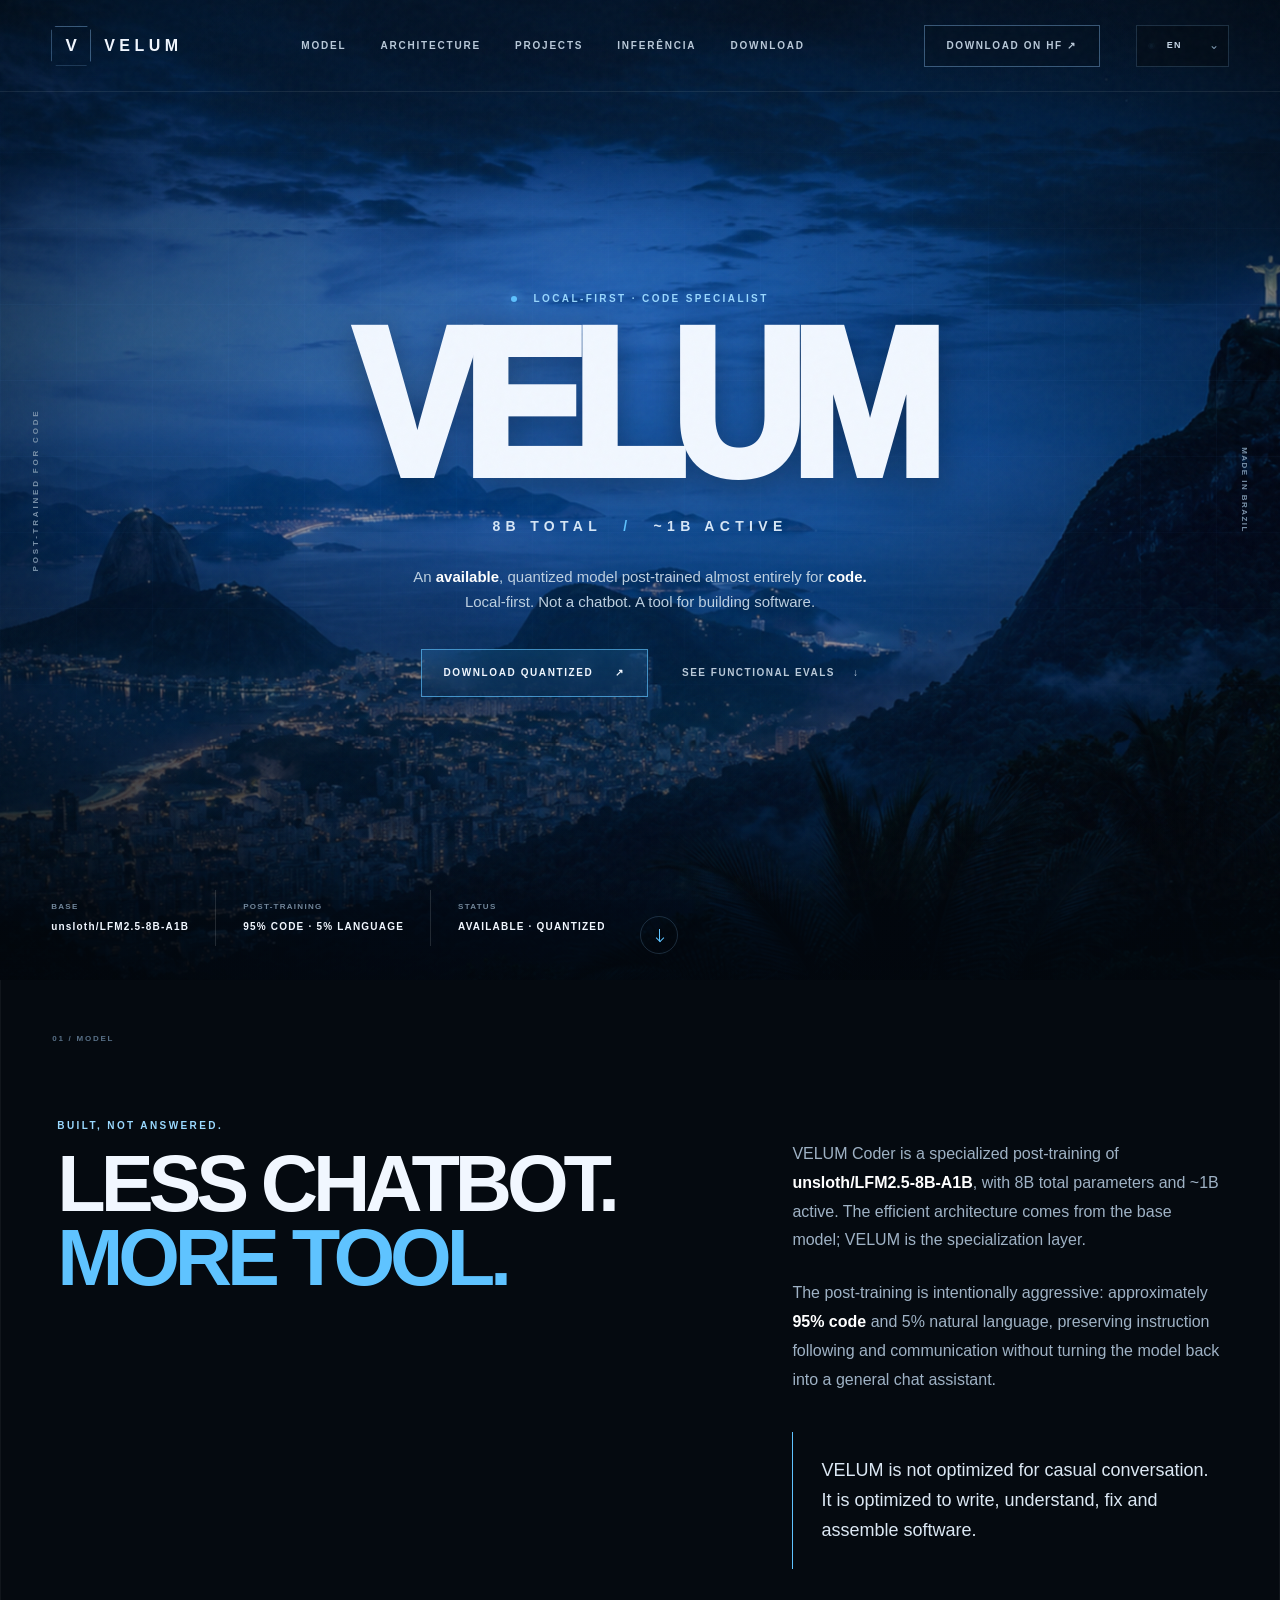
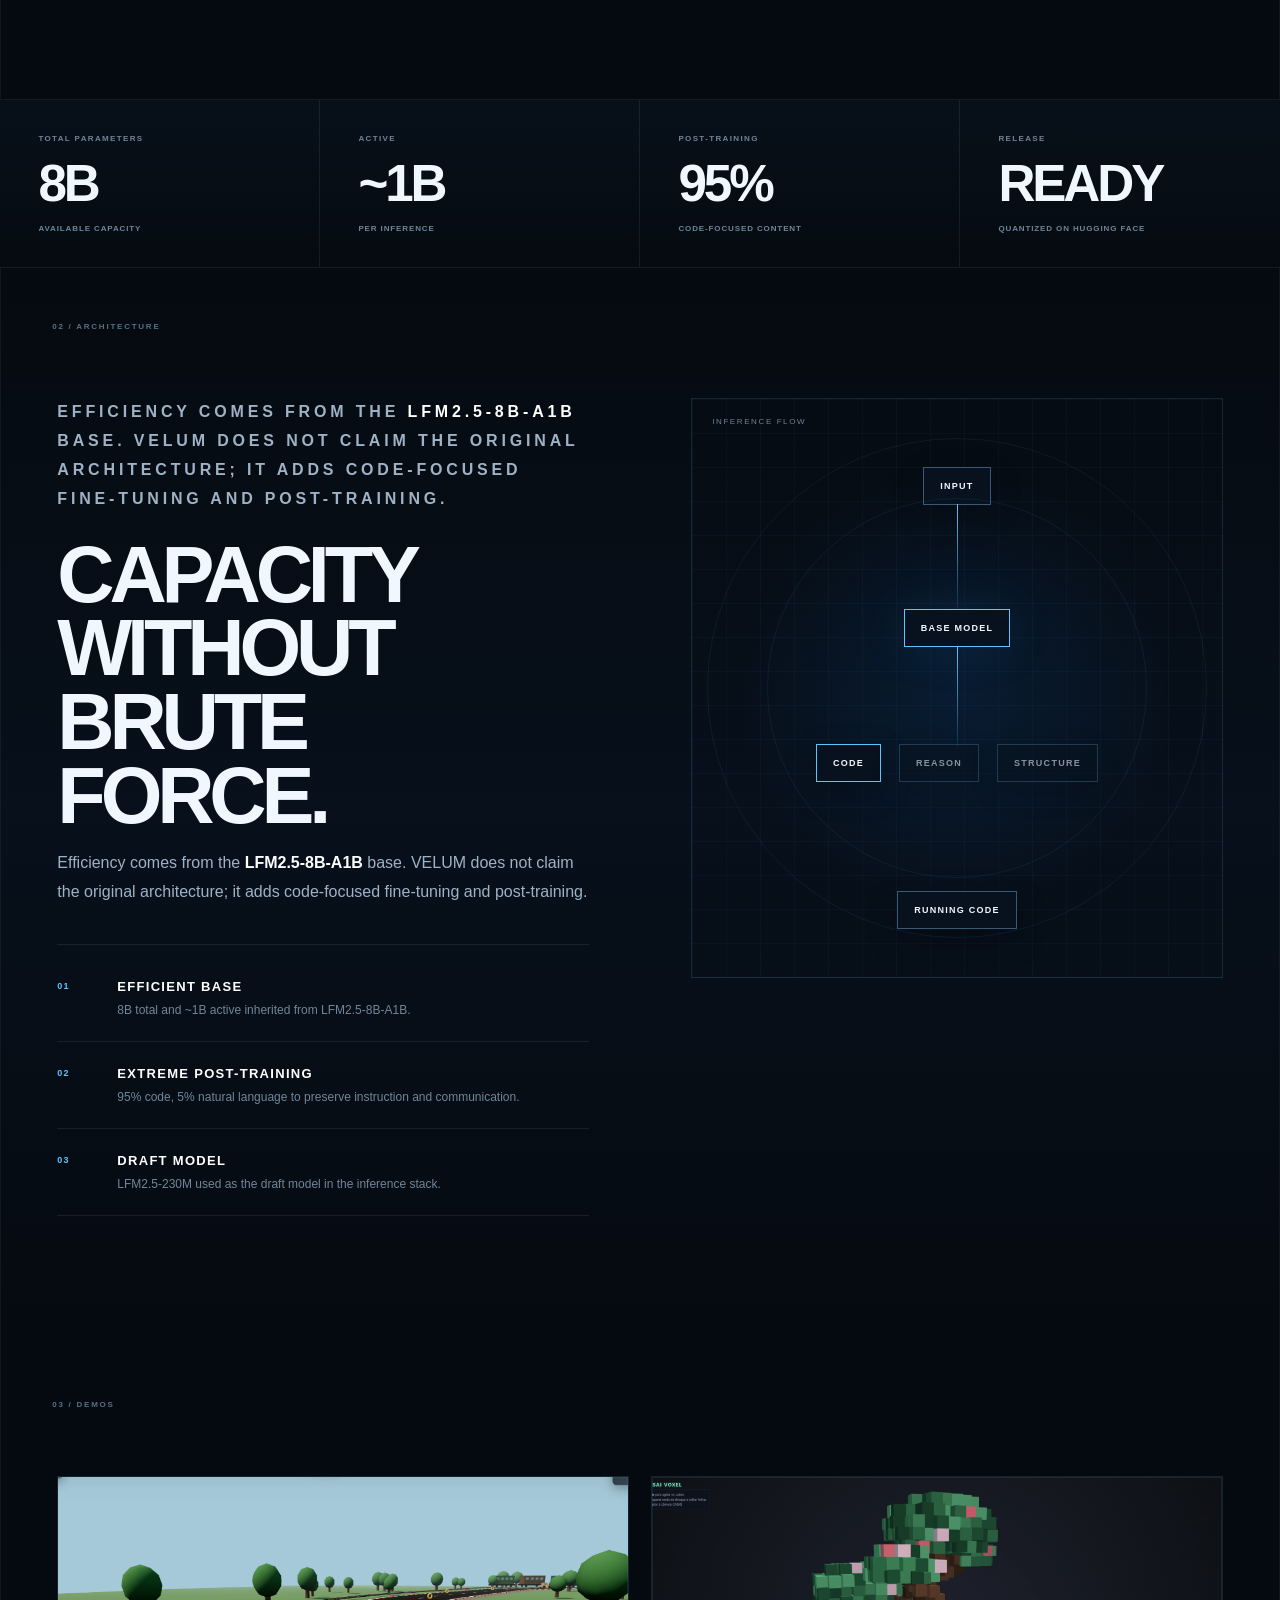
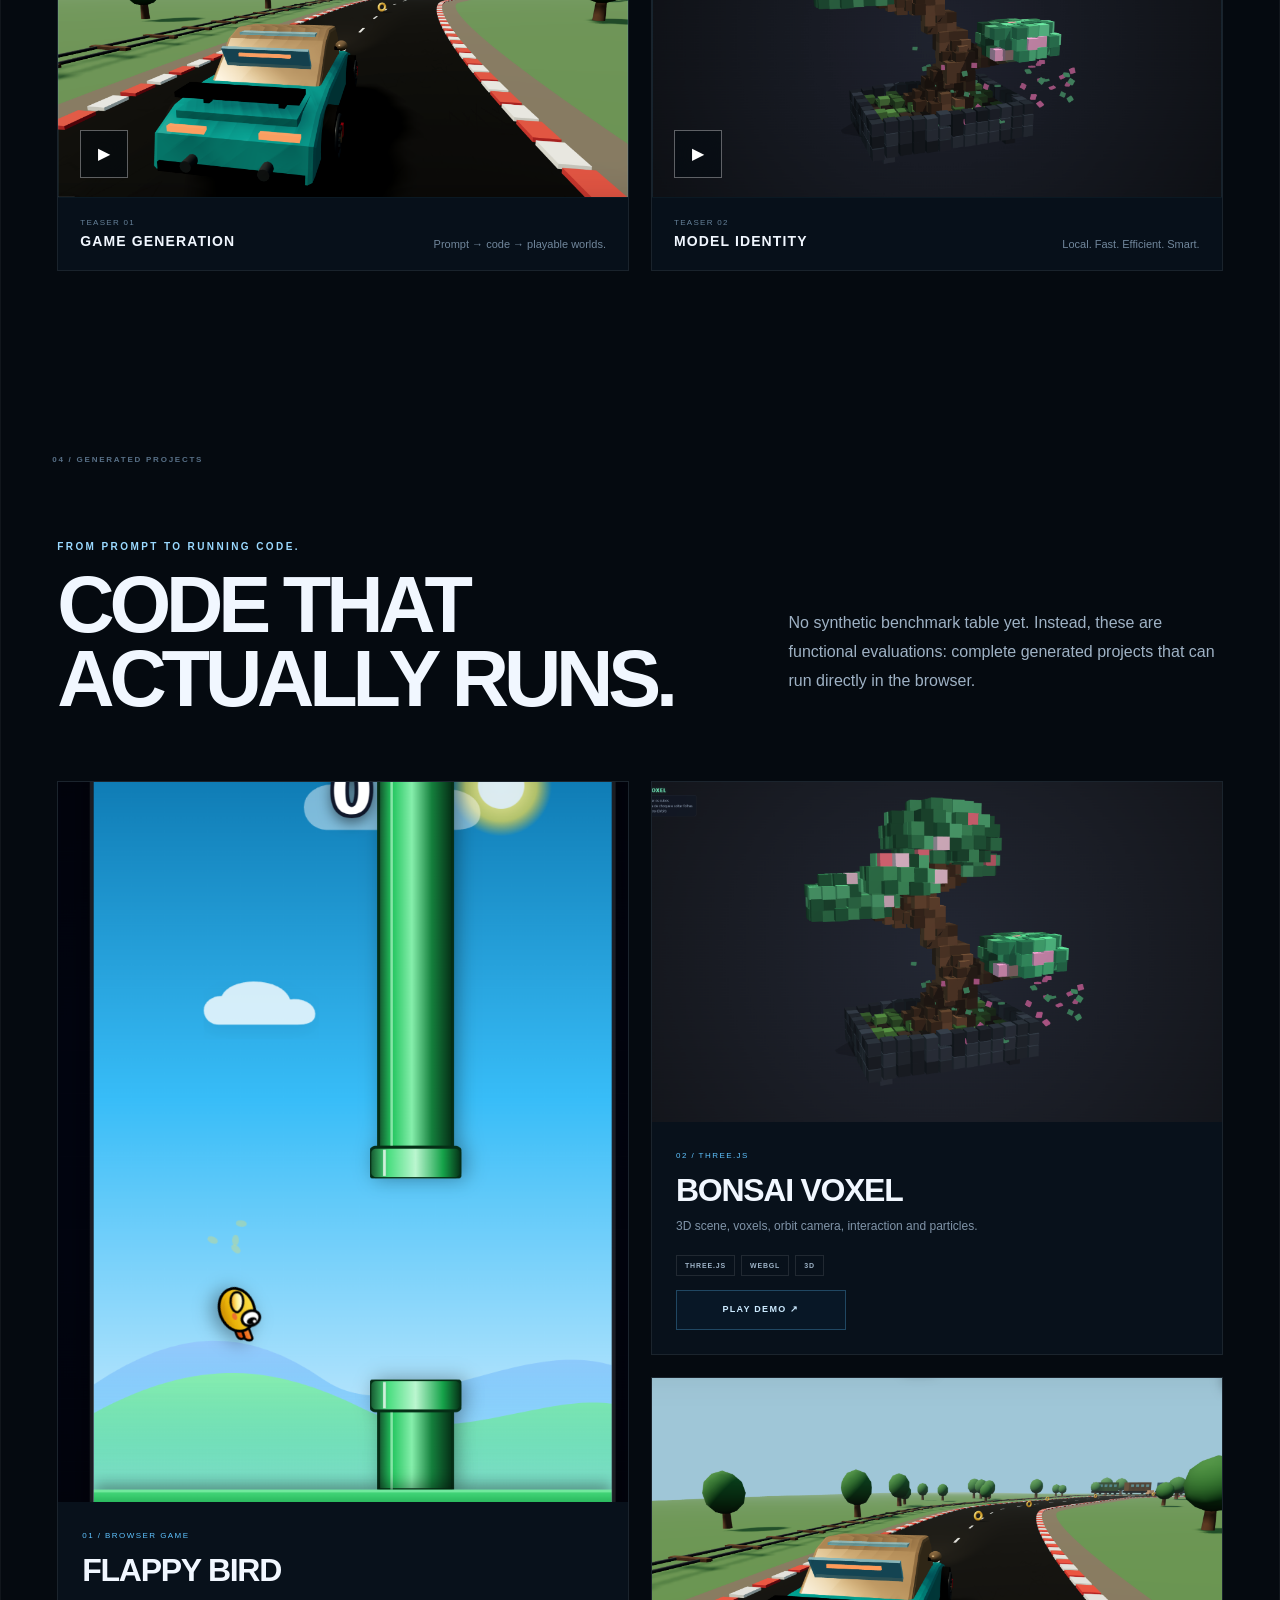
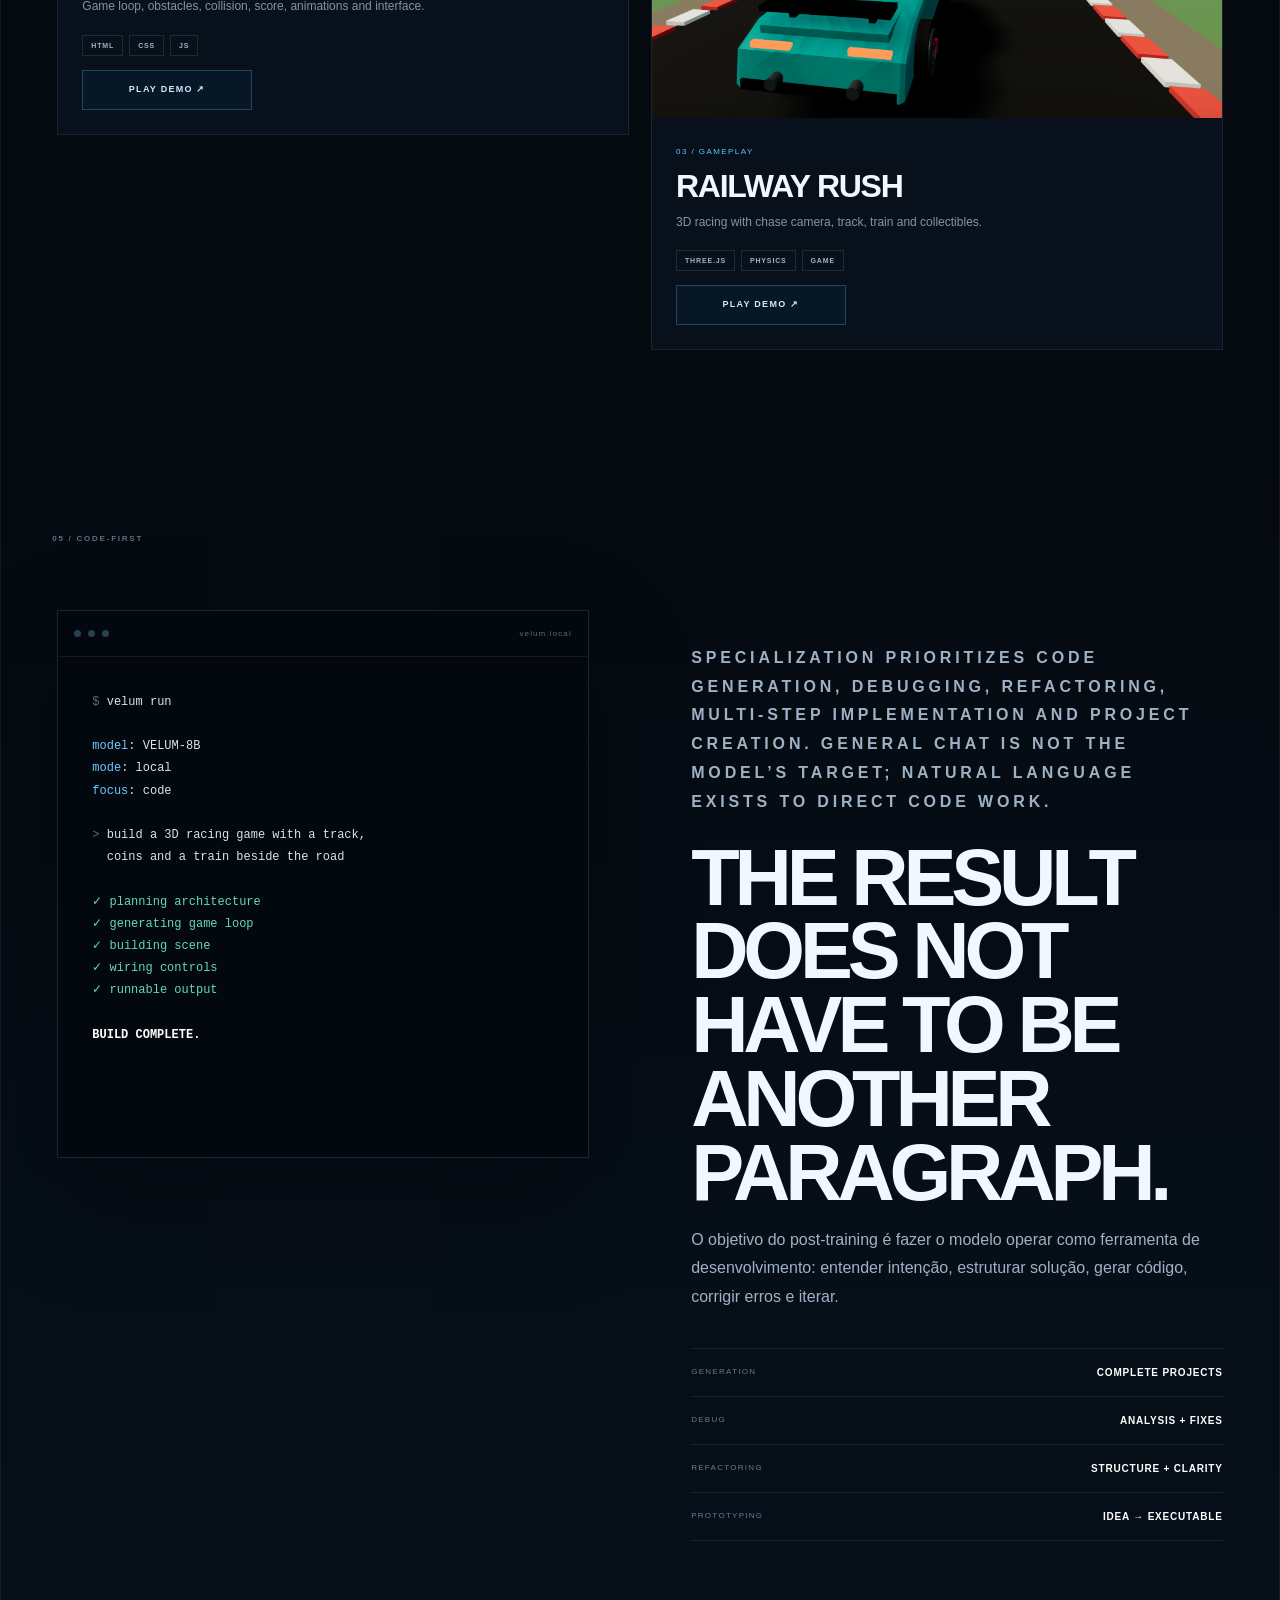
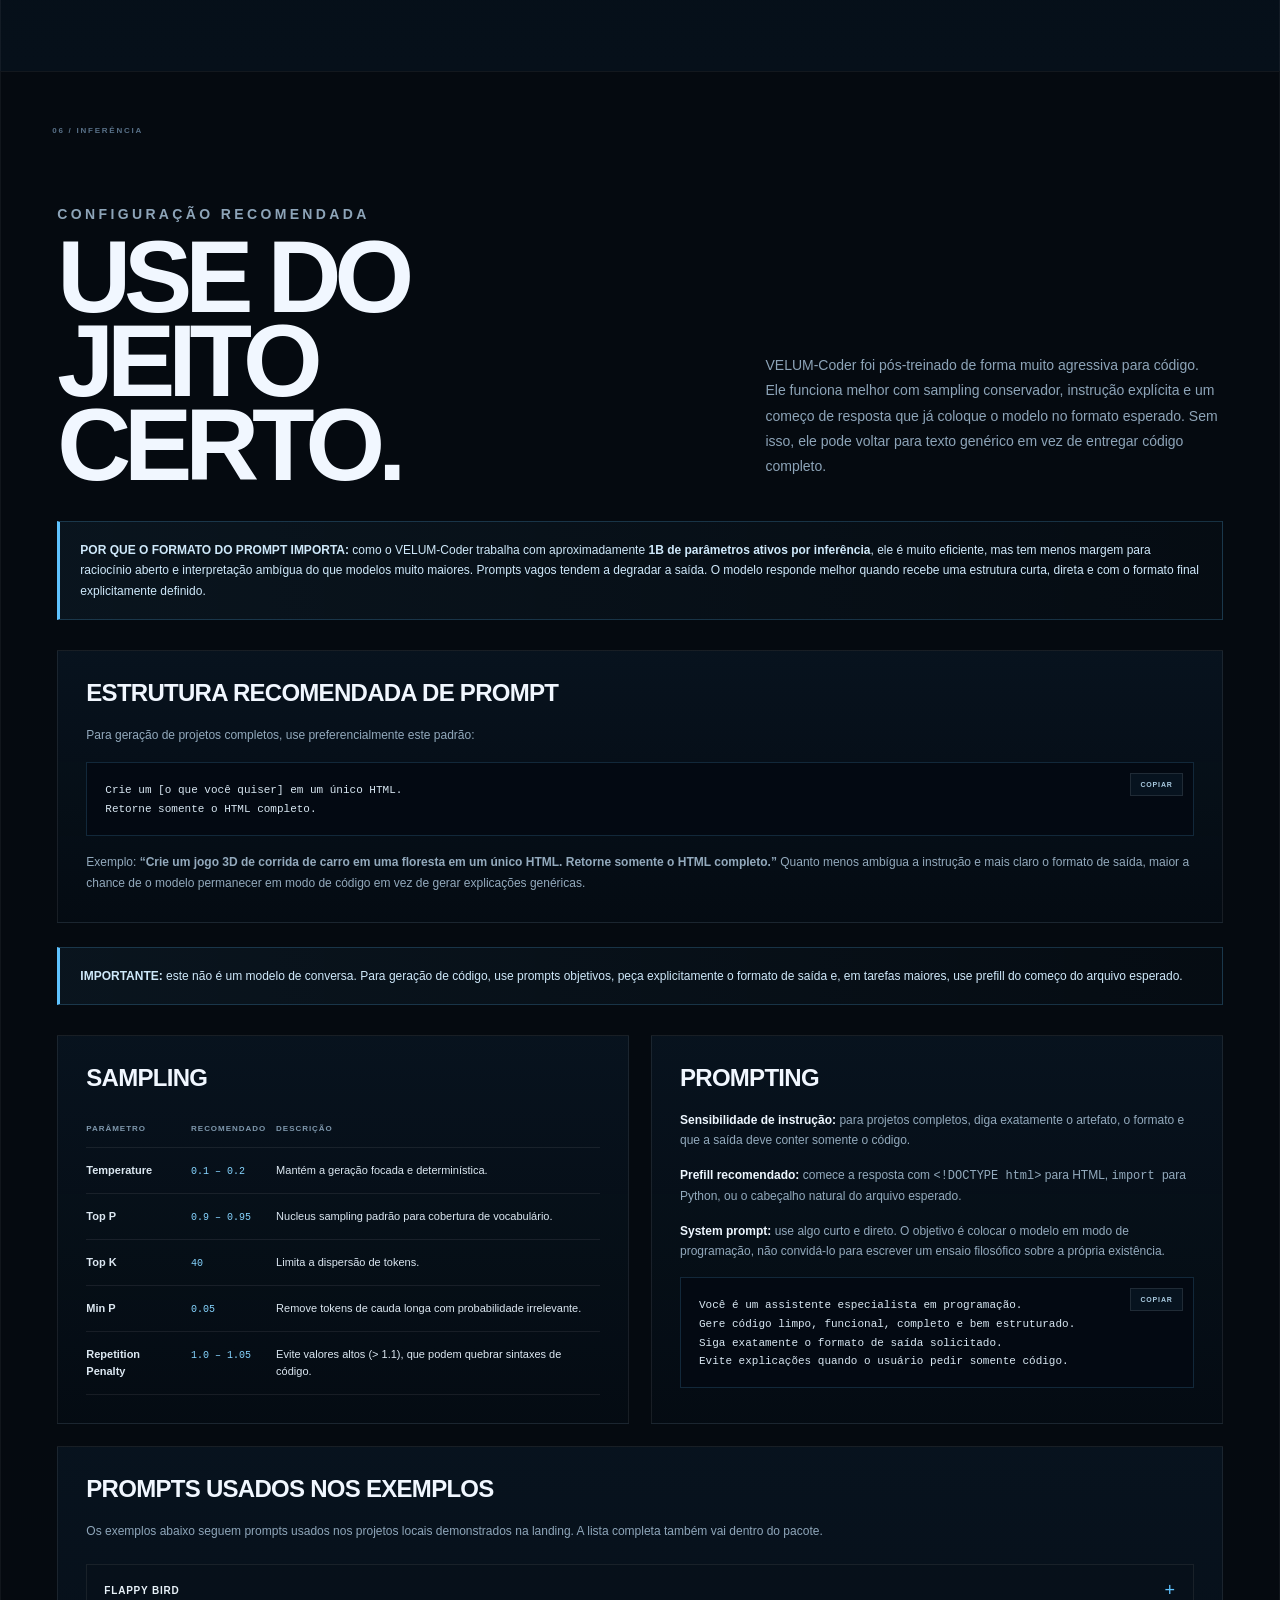
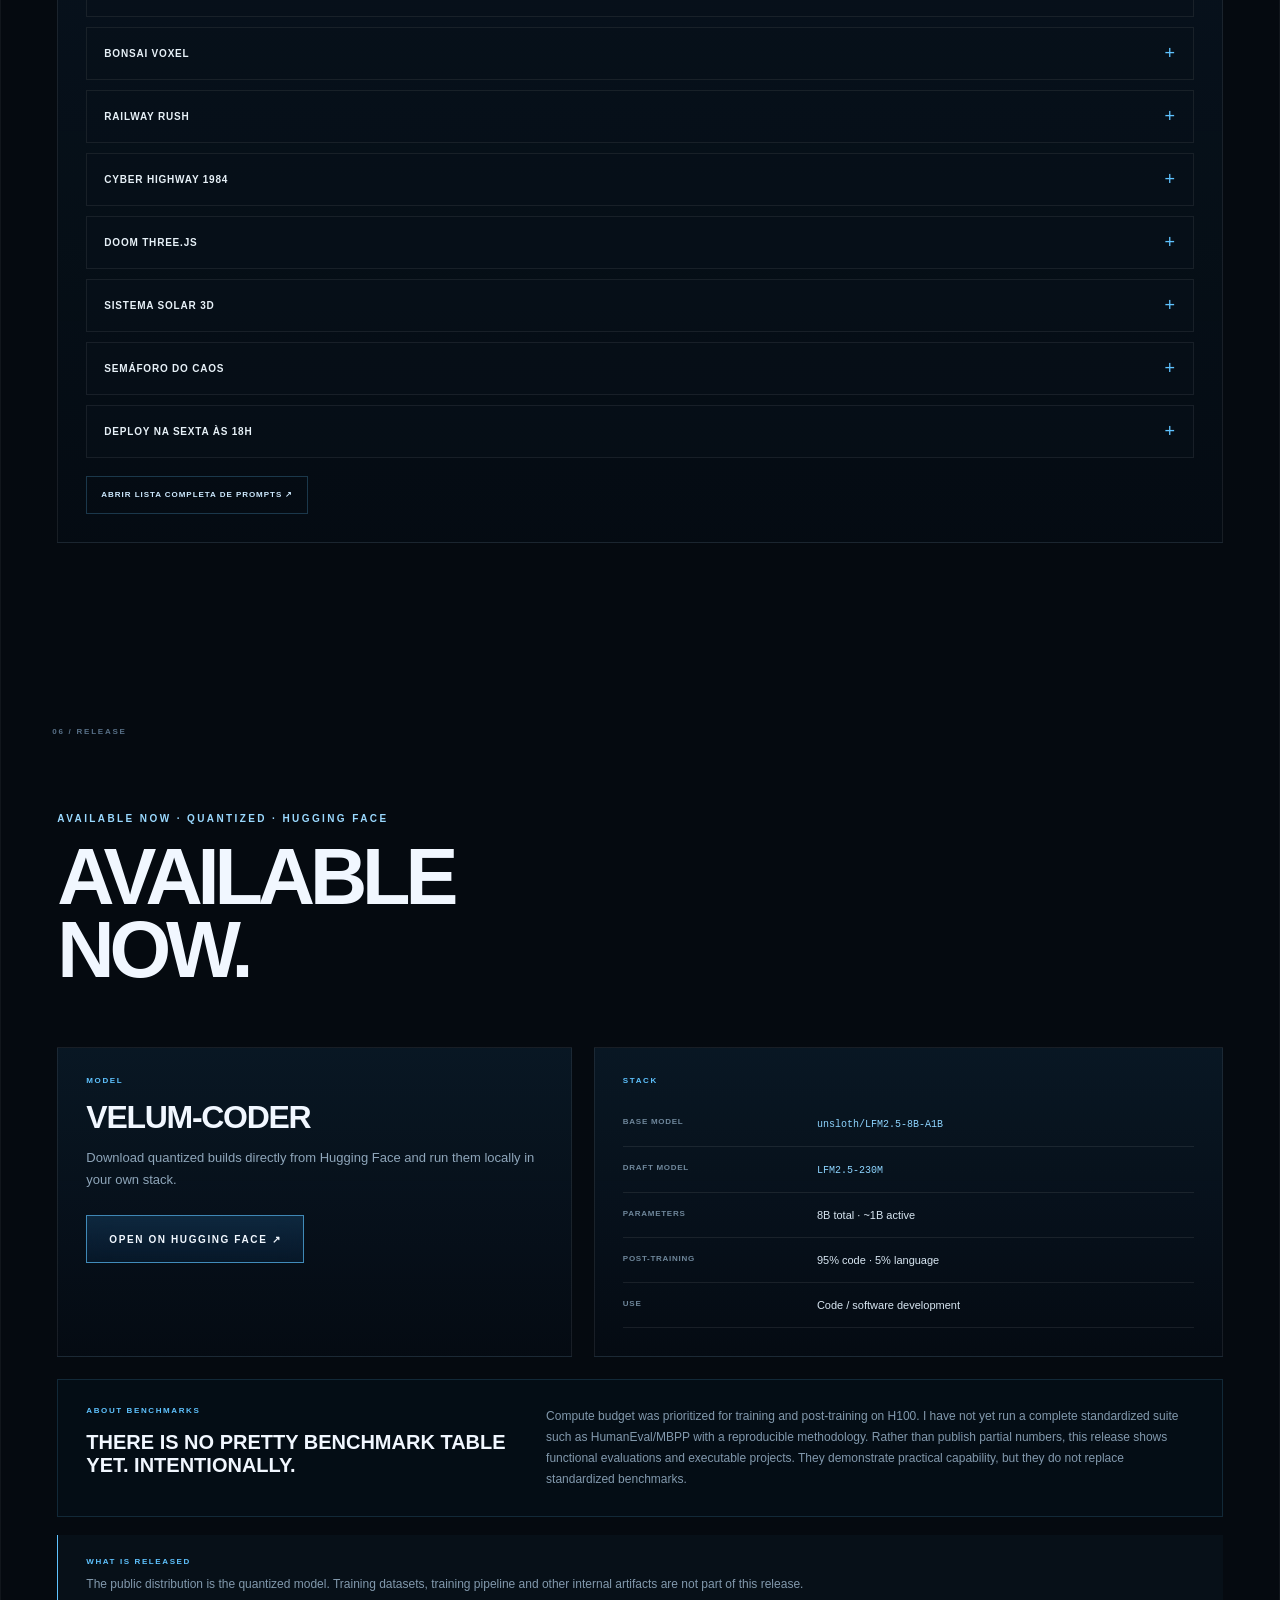
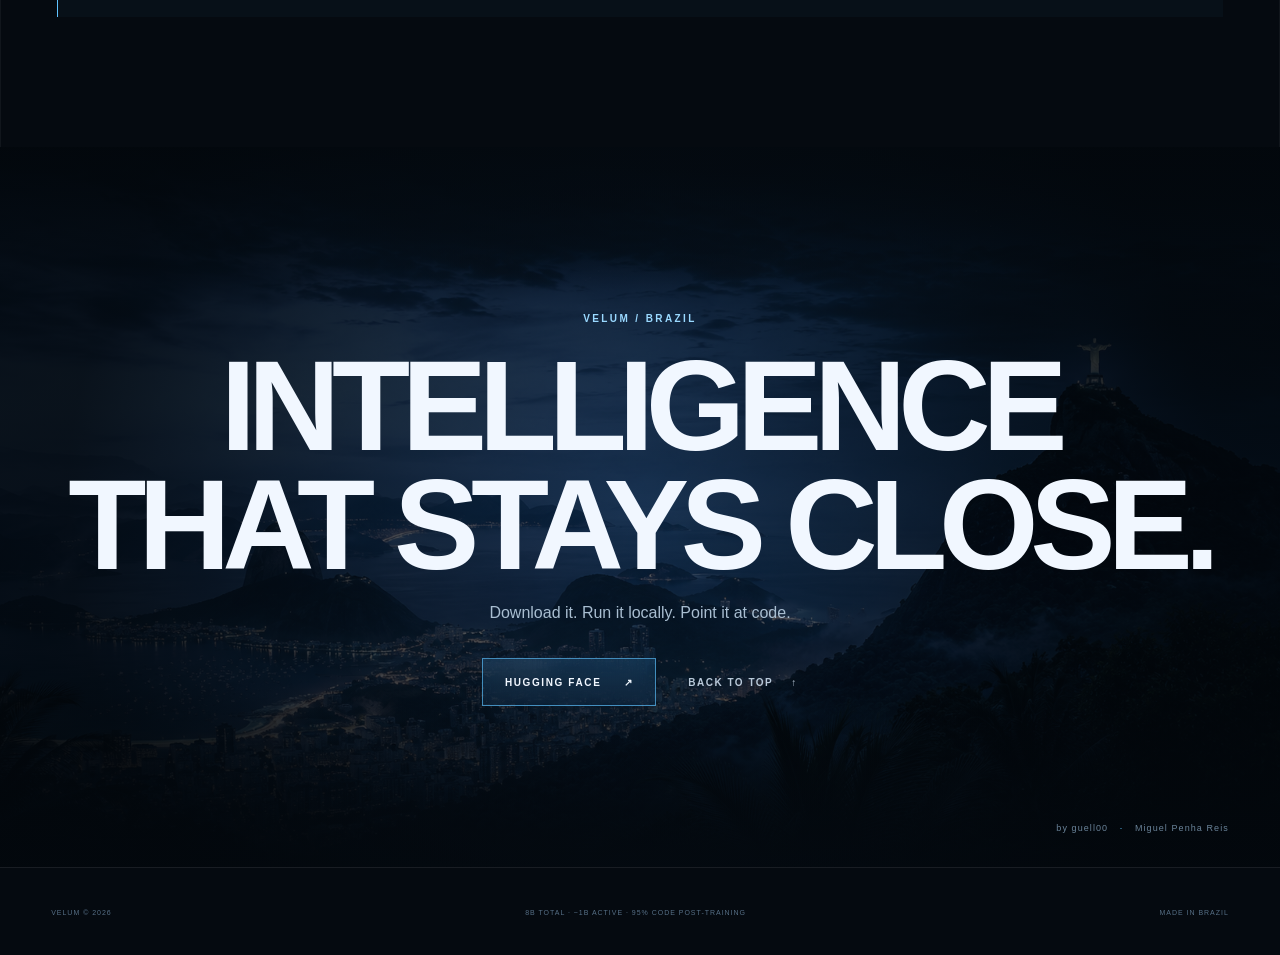
==== commit 5b404224: "detalhe imporatnete" ====
--- a/index.html
+++ b/index.html
@@ -195,7 +195,31 @@
     <p>VELUM-Coder foi pós-treinado de forma muito agressiva para código. Ele funciona melhor com sampling conservador, instrução explícita e um começo de resposta que já coloque o modelo no formato esperado. Sem isso, ele pode voltar para texto genérico em vez de entregar código completo.</p>
   </div>
 
+  
   <div class="warning-strip reveal">
+    <strong>POR QUE O FORMATO DO PROMPT IMPORTA:</strong>
+    como o VELUM-Coder trabalha com aproximadamente <strong>1B de parâmetros ativos por inferência</strong>,
+    ele é muito eficiente, mas tem menos margem para raciocínio aberto e interpretação ambígua do que modelos muito maiores.
+    Prompts vagos tendem a degradar a saída. O modelo responde melhor quando recebe uma estrutura curta, direta e com o formato final explicitamente definido.
+  </div>
+
+  <div class="inference-card reveal" style="margin:0 0 22px">
+    <h3>Estrutura recomendada de prompt</h3>
+    <p style="color:#93aabd;font-size:12px;line-height:1.75;margin:0 0 16px">
+      Para geração de projetos completos, use preferencialmente este padrão:
+    </p>
+    <div class="codebox">
+      <button class="copy-btn" data-copy-target="prompt-structure">COPIAR</button>
+      <pre id="prompt-structure">Crie um [o que você quiser] em um único HTML.
+Retorne somente o HTML completo.</pre>
+    </div>
+    <p style="color:#93aabd;font-size:12px;line-height:1.75;margin:16px 0 0">
+      Exemplo: <strong>“Crie um jogo 3D de corrida de carro em uma floresta em um único HTML. Retorne somente o HTML completo.”</strong>
+      Quanto menos ambígua a instrução e mais claro o formato de saída, maior a chance de o modelo permanecer em modo de código em vez de gerar explicações genéricas.
+    </p>
+  </div>
+
+<div class="warning-strip reveal">
     <strong>IMPORTANTE:</strong> este não é um modelo de conversa. Para geração de código, use prompts objetivos, peça explicitamente o formato de saída e, em tarefas maiores, use prefill do começo do arquivo esperado.
   </div>
 
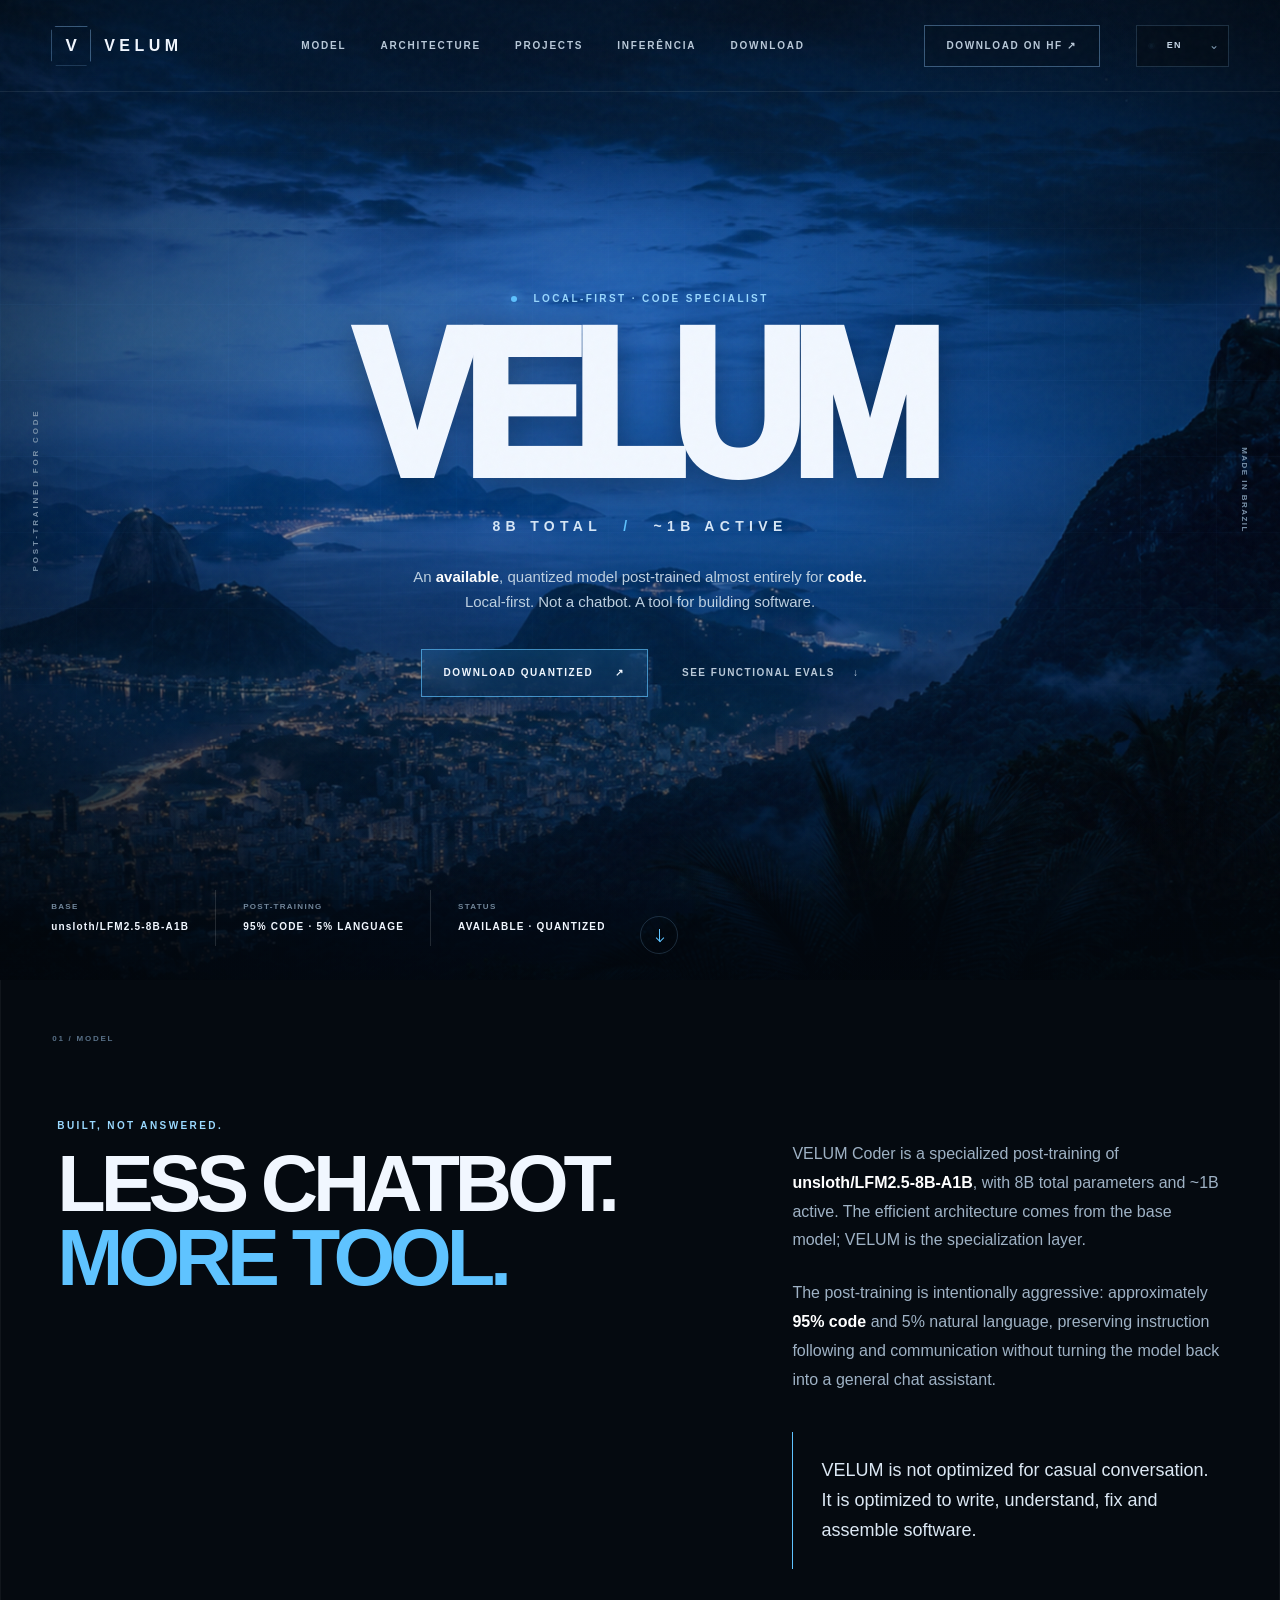
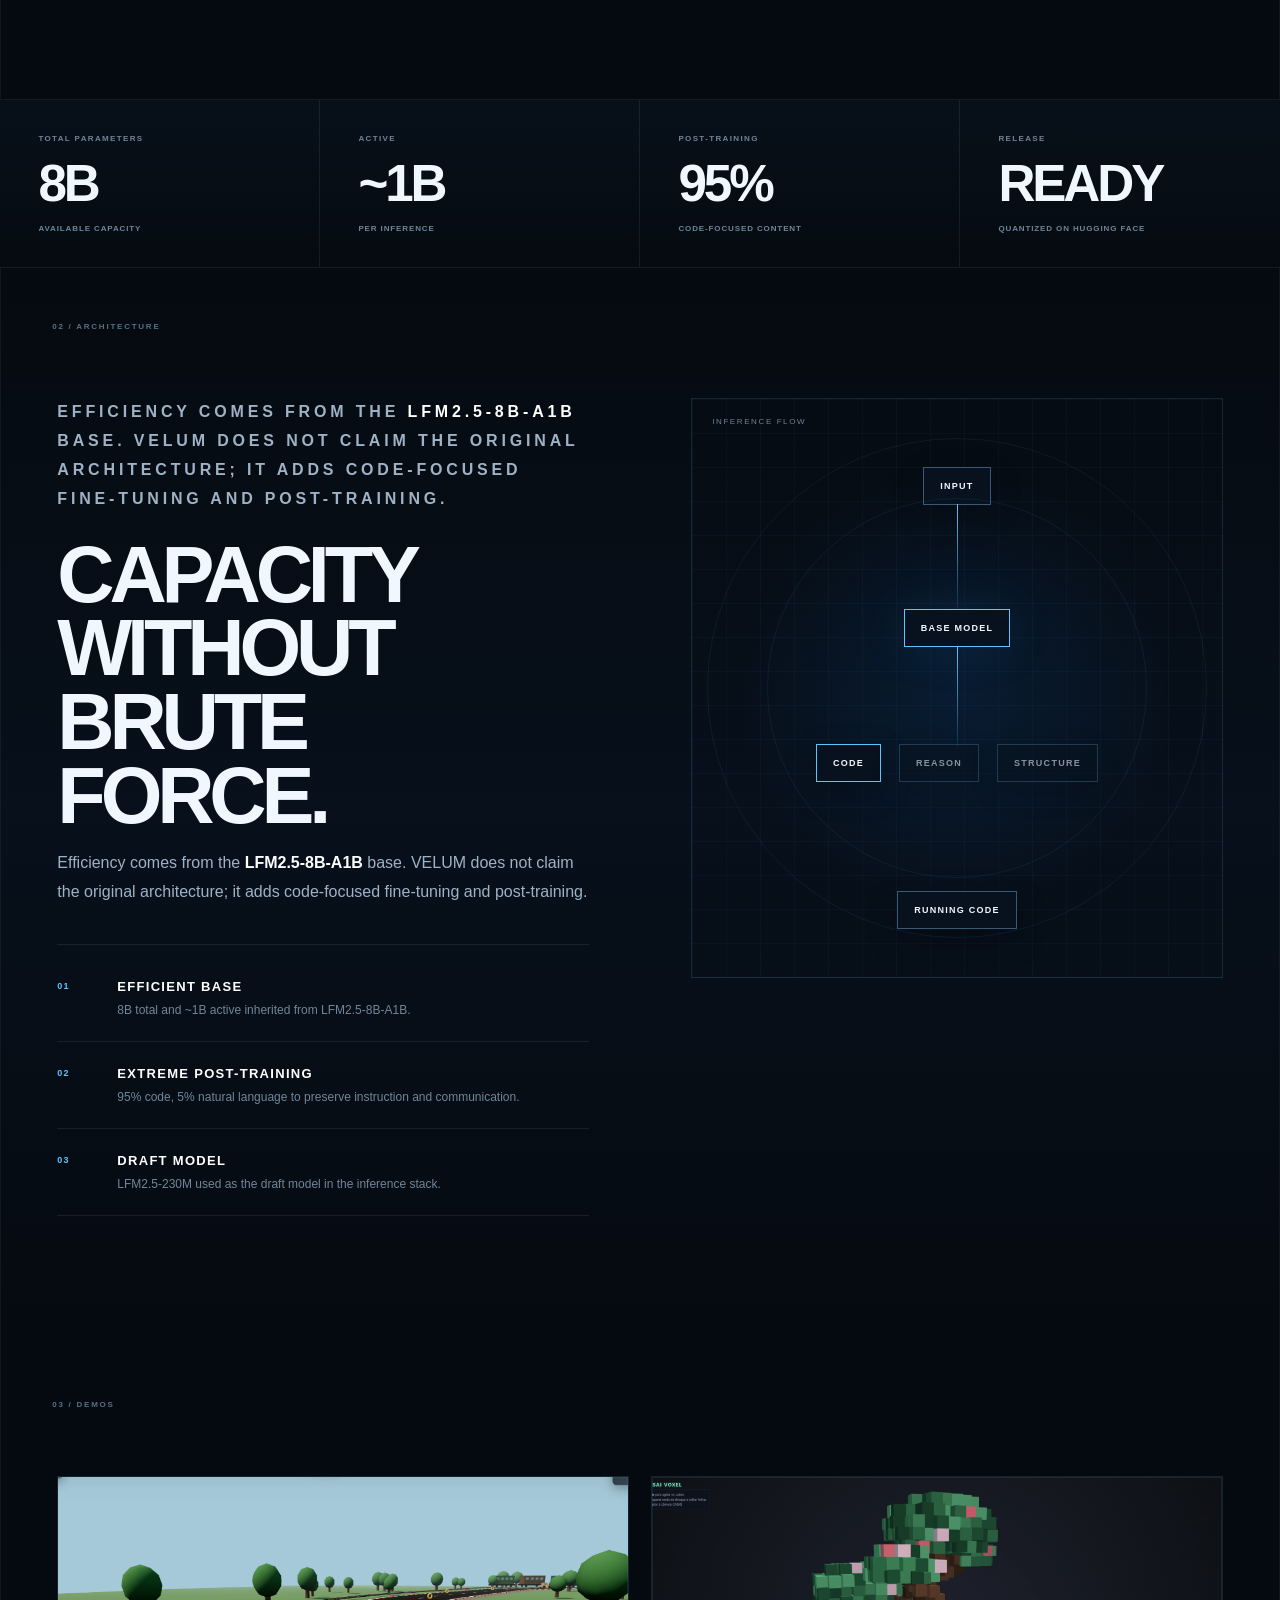
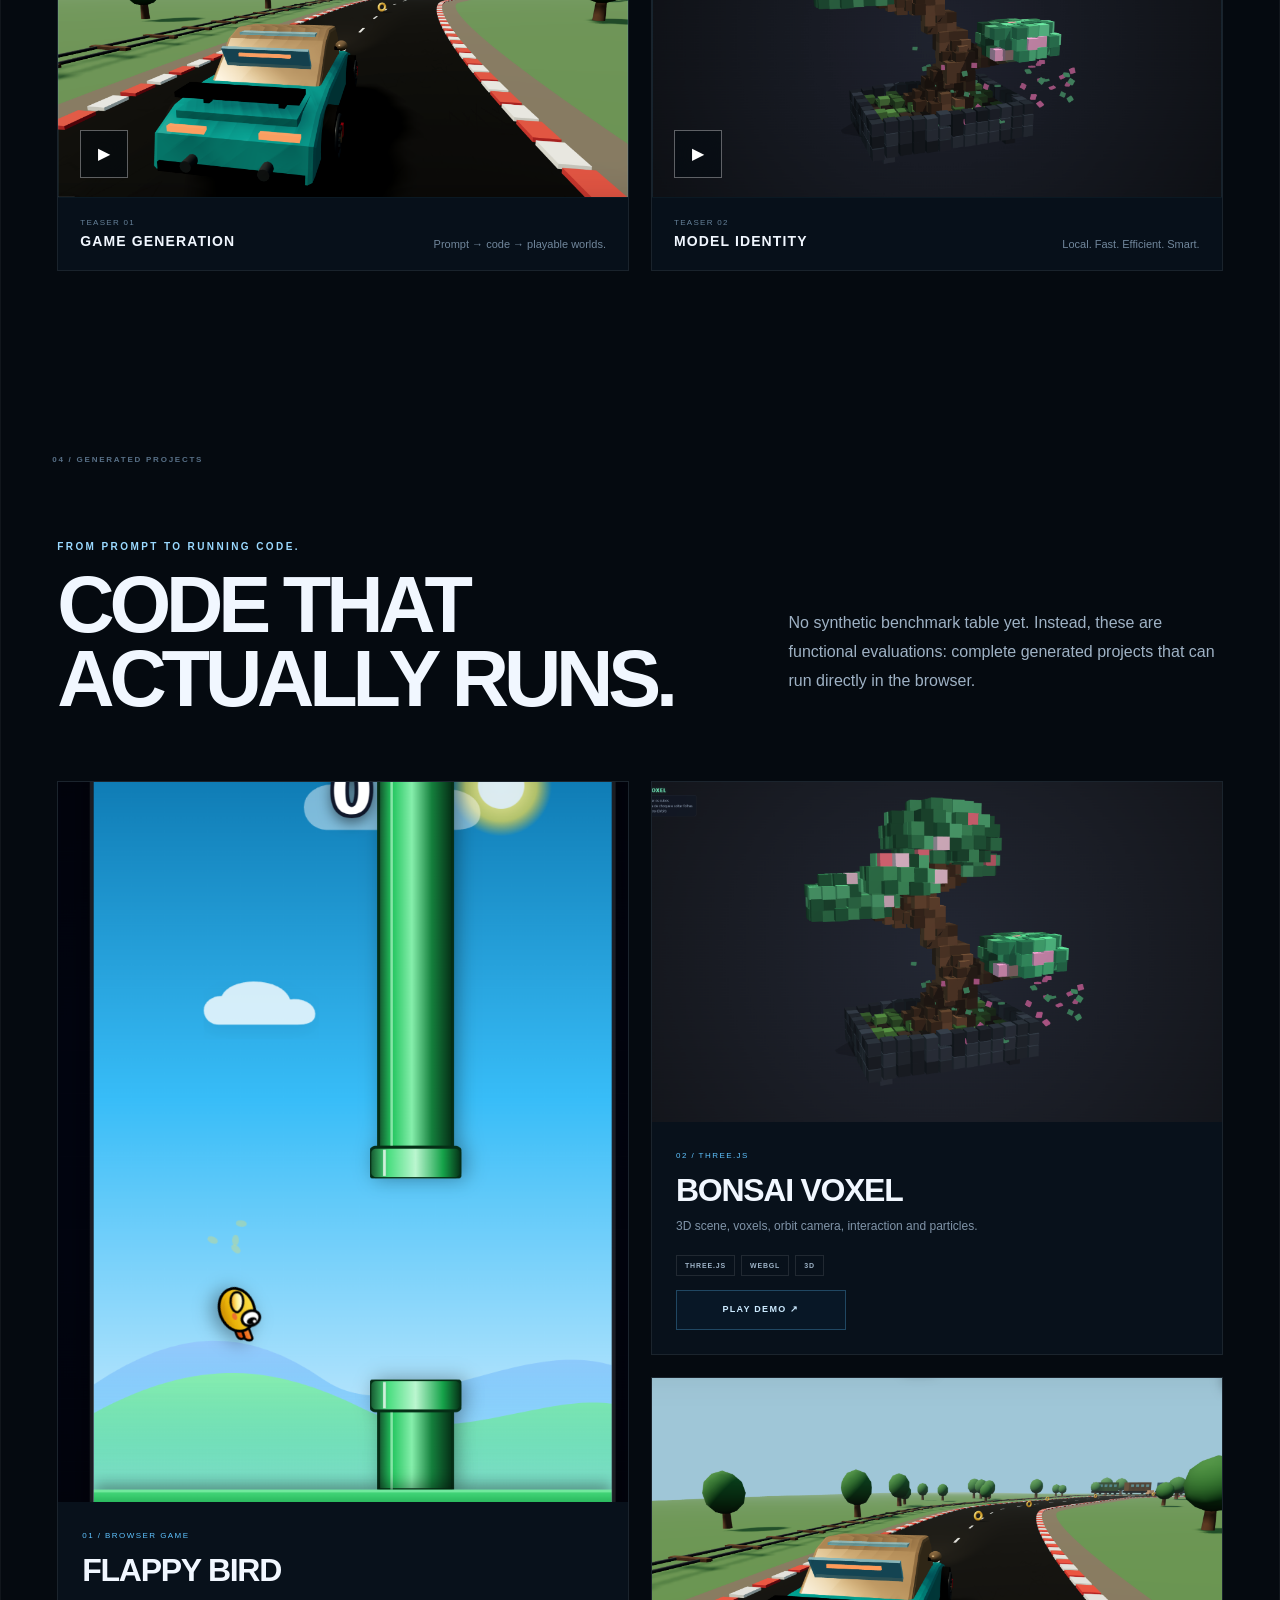
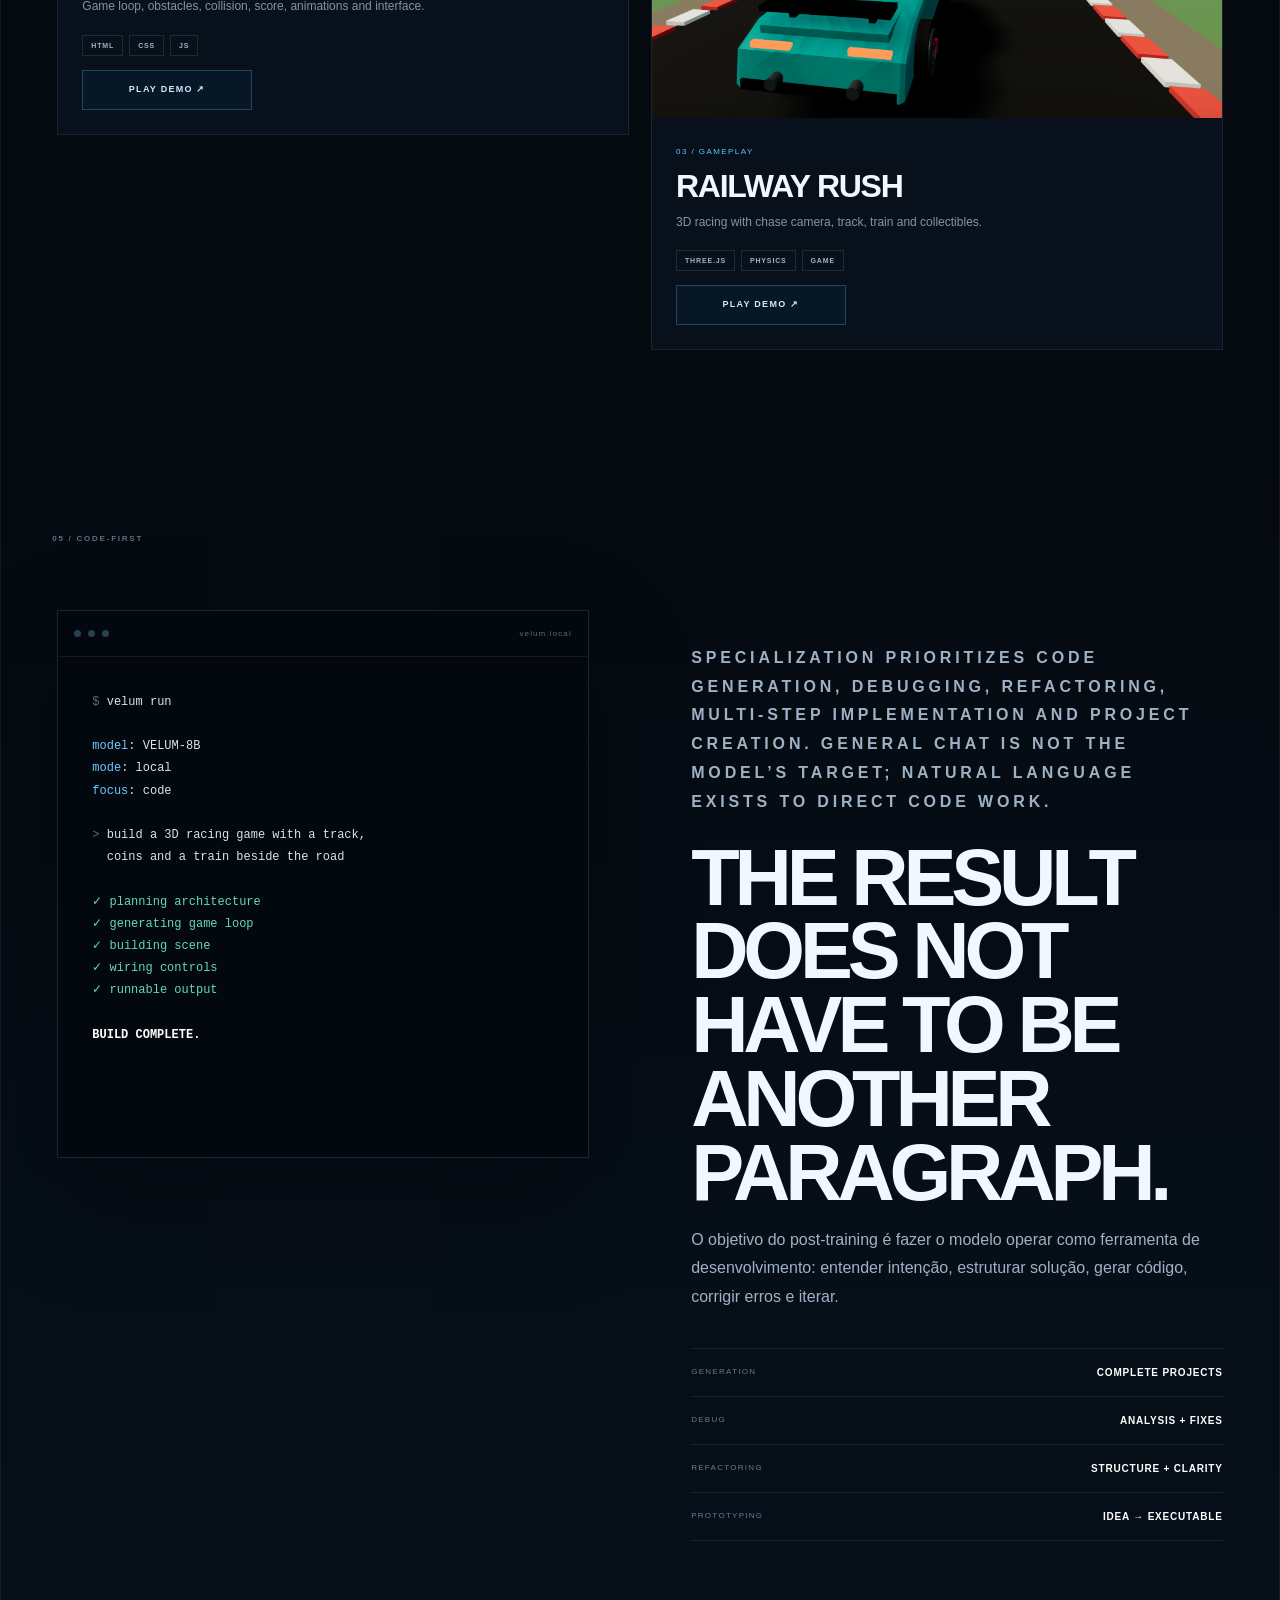
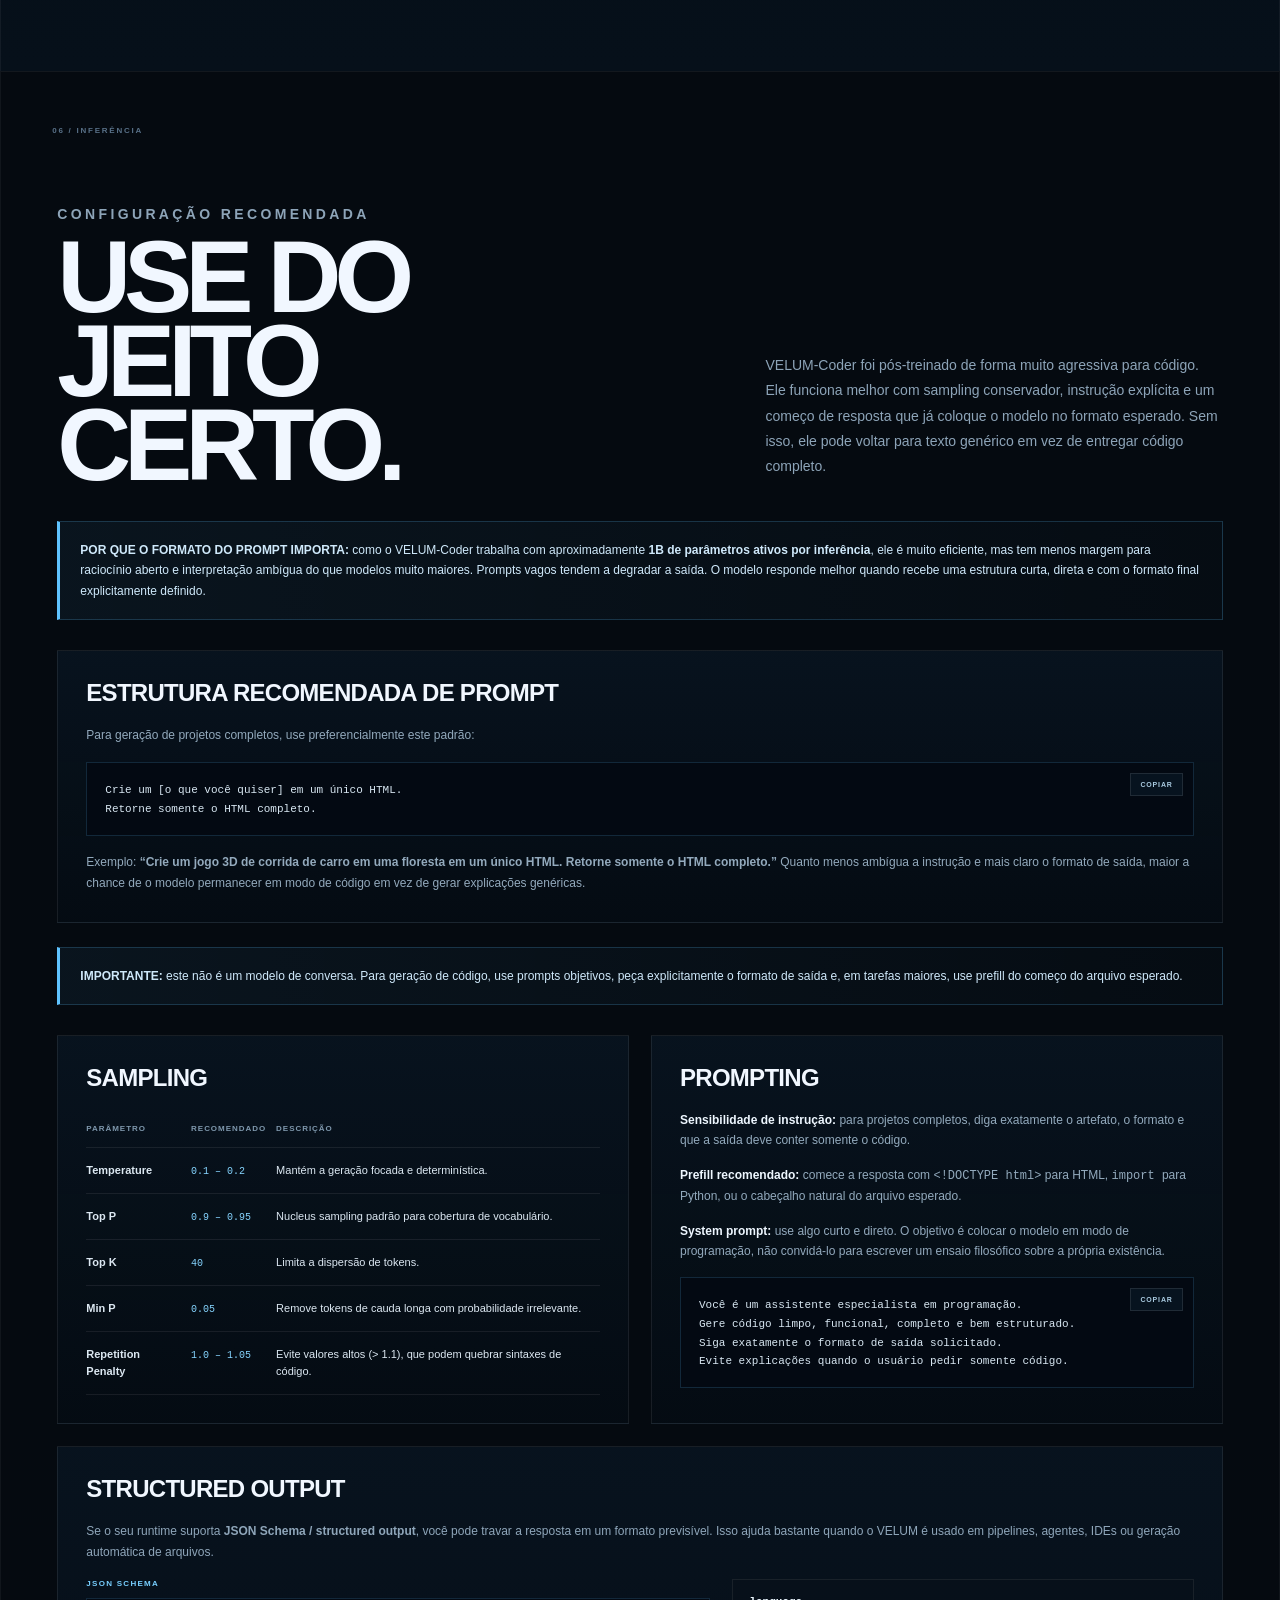
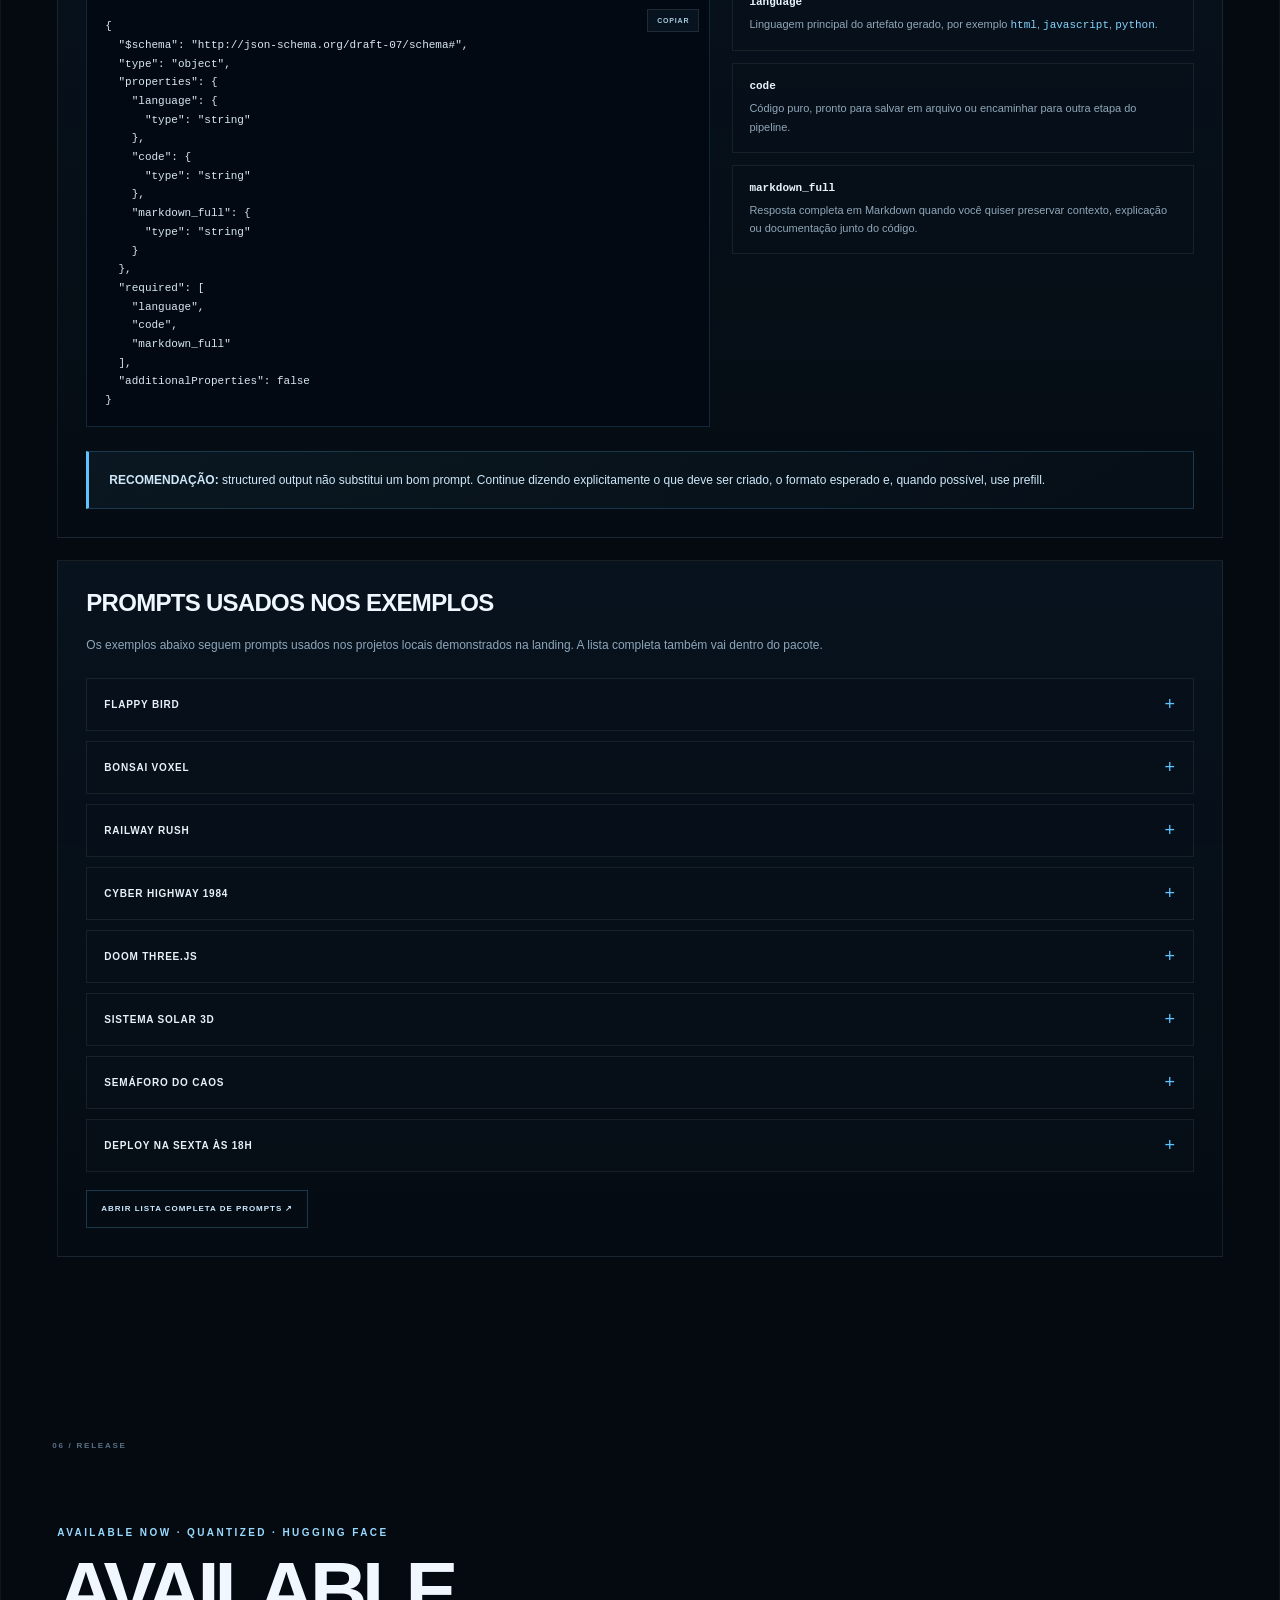
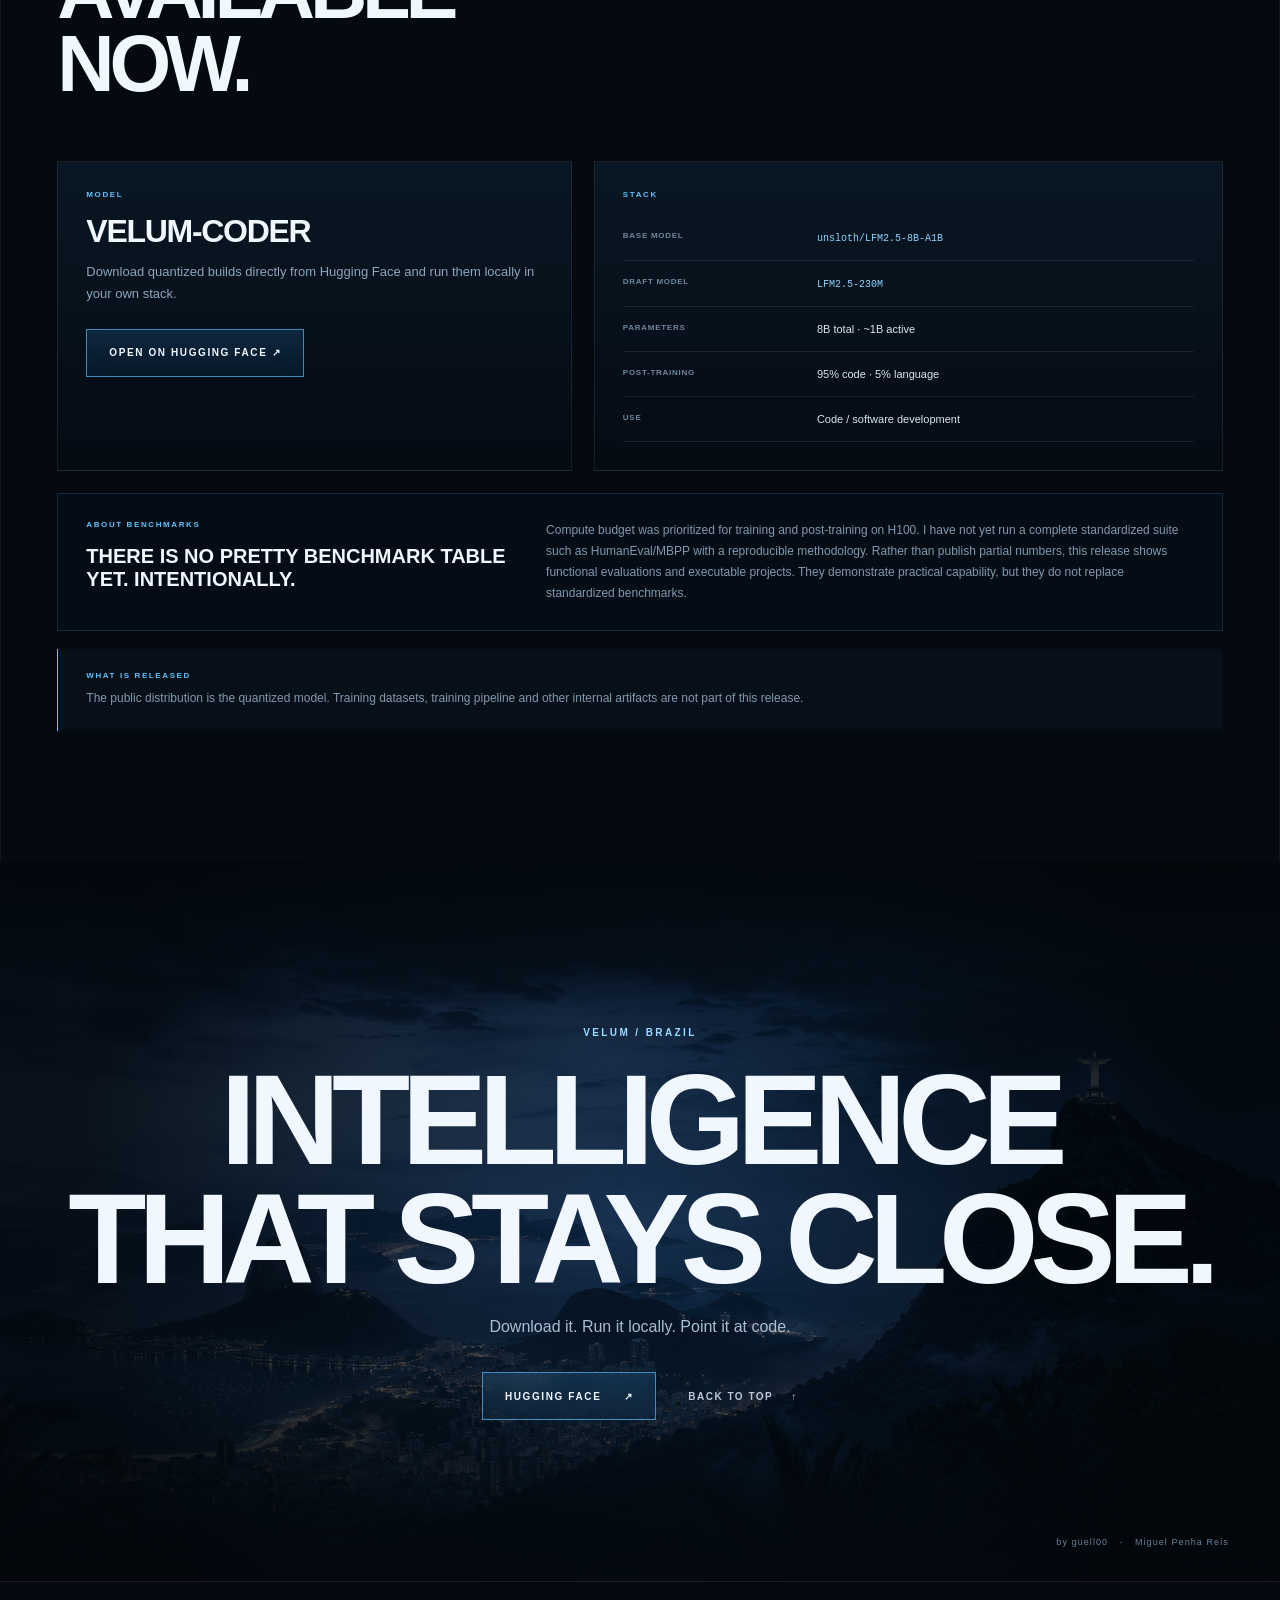
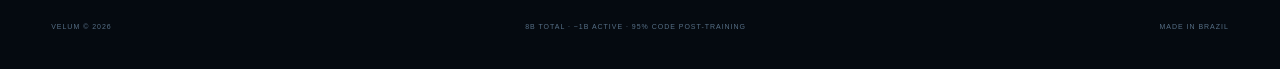
==== commit caf38b63: "detalhe" ====
--- a/index.html
+++ b/index.html
@@ -7,7 +7,7 @@
 <meta content="VELUM Coder — modelo local 8B / ~1B ativo, pós-treinado com foco extremo em código e disponível quantizado no Hugging Face." data-i18n-content="meta_description" name="description"/>
 <meta content="#050b14" name="theme-color"/>
 <title>VELUM Coder — Local. Quantized. Code-first.</title>
-<link href="./velum-release-v4.css?v=4" rel="stylesheet"/>
+<link href="./velum-release-v6.css?v=6" rel="stylesheet"/>
 </head>
 <body>
 <div aria-hidden="true" class="noise"></div>
@@ -256,7 +256,65 @@
     </div>
   </div>
 
+  
   <div class="inference-card reveal" style="margin-top:22px">
+    <h3>Structured Output</h3>
+    <p style="color:#8fa6ba;font-size:12px;line-height:1.75;margin:0 0 16px">
+      Se o seu runtime suporta <strong>JSON Schema / structured output</strong>, você pode travar a resposta em um formato previsível.
+      Isso ajuda bastante quando o VELUM é usado em pipelines, agentes, IDEs ou geração automática de arquivos.
+    </p>
+
+    <div class="structured-grid">
+      <div>
+        <span class="structured-label">JSON SCHEMA</span>
+        <div class="codebox structured-codebox">
+          <button class="copy-btn" data-copy-target="structured-schema">COPIAR</button>
+          <pre id="structured-schema">{
+  "$schema": "http://json-schema.org/draft-07/schema#",
+  "type": "object",
+  "properties": {
+    "language": {
+      "type": "string"
+    },
+    "code": {
+      "type": "string"
+    },
+    "markdown_full": {
+      "type": "string"
+    }
+  },
+  "required": [
+    "language",
+    "code",
+    "markdown_full"
+  ],
+  "additionalProperties": false
+}</pre>
+        </div>
+      </div>
+
+      <div class="structured-notes">
+        <div class="structured-note">
+          <strong>language</strong>
+          <p>Linguagem principal do artefato gerado, por exemplo <code>html</code>, <code>javascript</code>, <code>python</code>.</p>
+        </div>
+        <div class="structured-note">
+          <strong>code</strong>
+          <p>Código puro, pronto para salvar em arquivo ou encaminhar para outra etapa do pipeline.</p>
+        </div>
+        <div class="structured-note">
+          <strong>markdown_full</strong>
+          <p>Resposta completa em Markdown quando você quiser preservar contexto, explicação ou documentação junto do código.</p>
+        </div>
+      </div>
+    </div>
+
+    <div class="warning-strip" style="margin-bottom:0">
+      <strong>RECOMENDAÇÃO:</strong> structured output não substitui um bom prompt. Continue dizendo explicitamente o que deve ser criado, o formato esperado e, quando possível, use prefill.
+    </div>
+  </div>
+
+<div class="inference-card reveal" style="margin-top:22px">
     <h3>Prompts usados nos exemplos</h3>
     <p style="color:#8fa6ba;font-size:12px;line-height:1.7;margin:0 0 18px">Os exemplos abaixo seguem prompts usados nos projetos locais demonstrados na landing. A lista completa também vai dentro do pacote.</p>
 
@@ -362,6 +420,6 @@
 <span data-i18n="footer_place">FEITO NO BRASIL</span>
 </footer>
 
-<script src="./velum-release-v4.js?v=4"></script>
+<script src="./velum-release-v6.js?v=6"></script>
 </body>
 </html>
--- a/velum-release-v6.css
+++ b/velum-release-v6.css
@@ -0,0 +1,605 @@
+:root{
+  --bg:#050a10;
+  --bg-2:#07111d;
+  --panel:#0b1623;
+  --line:rgba(145,202,255,.18);
+  --line-strong:rgba(145,202,255,.38);
+  --text:#f1f7ff;
+  --muted:#8094aa;
+  --blue:#5fc3ff;
+  --blue-2:#167de8;
+  --blue-soft:#9ad9ff;
+  --green:#66e5b0;
+  --max:1380px;
+  --radius:2px;
+}
+
+*{box-sizing:border-box}
+html{scroll-behavior:smooth;background:var(--bg)}
+body{margin:0;background:var(--bg);color:var(--text);font-family:"Arial Narrow","Aptos Narrow","Segoe UI",Arial,sans-serif;overflow-x:hidden}
+a{color:inherit;text-decoration:none}
+button{font:inherit}
+img,video{display:block;max-width:100%}
+::selection{background:var(--blue);color:#02101a}
+
+.noise{position:fixed;inset:0;z-index:100;pointer-events:none;opacity:.035;background-image:url("data:image/svg+xml,%3Csvg viewBox='0 0 160 160' xmlns='http://www.w3.org/2000/svg'%3E%3Cfilter id='n'%3E%3CfeTurbulence type='fractalNoise' baseFrequency='.8' numOctaves='3' stitchTiles='stitchTiles'/%3E%3C/filter%3E%3Crect width='100%25' height='100%25' filter='url(%23n)' opacity='.75'/%3E%3C/svg%3E")}
+.cursor-glow{position:fixed;width:480px;height:480px;border-radius:50%;background:radial-gradient(circle,rgba(34,143,255,.09),transparent 68%);pointer-events:none;z-index:0;transform:translate(-50%,-50%);transition:opacity .25s}
+
+.site-header{position:absolute;z-index:20;top:0;left:0;width:100%;height:92px;padding:0 clamp(24px,4vw,72px);display:grid;grid-template-columns:auto 1fr auto auto;gap:36px;align-items:center;border-bottom:1px solid rgba(255,255,255,.08)}
+.brand{display:flex;align-items:center;gap:13px;font-size:16px;font-weight:900;letter-spacing:.28em}
+.brand-mark{display:grid;place-items:center;width:40px;height:40px;border:1px solid var(--line-strong);font-size:17px;letter-spacing:0;clip-path:polygon(12% 0,88% 0,100% 12%,100% 88%,88% 100%,12% 100%,0 88%,0 12%)}
+.nav{display:flex;justify-content:center;gap:34px}
+.nav a,.header-cta{font-size:10px;font-weight:800;letter-spacing:.18em;color:#b9c9d9;transition:.2s}
+.nav a:hover{color:white}
+.menu-button{display:none;width:42px;height:42px;border:1px solid var(--line);background:rgba(5,12,20,.5);color:white;place-content:center;gap:6px}
+.menu-button span{display:block;width:17px;height:1px;background:white}
+
+.button{display:inline-flex;align-items:center;justify-content:center;gap:22px;height:48px;padding:0 22px;border:1px solid var(--line-strong);font-size:10px;font-weight:900;letter-spacing:.16em;transition:.25s;background:rgba(4,13,22,.25);backdrop-filter:blur(10px)}
+.button:hover{transform:translateY(-2px);border-color:var(--blue);box-shadow:0 12px 40px rgba(0,114,255,.16)}
+.button-primary{background:linear-gradient(180deg,rgba(51,161,244,.17),rgba(13,84,155,.13));border-color:rgba(95,195,255,.65)}
+.button-ghost{height:42px}
+.text-link{font-size:10px;font-weight:900;letter-spacing:.15em;color:#b9c9d9;display:inline-flex;gap:18px;align-items:center}
+.text-link:hover{color:white}
+
+.hero{position:relative;min-height:100svh;height:980px;display:flex;align-items:center;justify-content:center;isolation:isolate;overflow:hidden}
+.hero-bg,.final-bg{position:absolute;inset:0;background-image:url('./assets/rio-bg.png');background-size:cover;background-position:center 54%;z-index:-4;transform:scale(1.02)}
+.hero-grid{position:absolute;inset:0;z-index:-2;background-image:linear-gradient(rgba(100,180,255,.045) 1px,transparent 1px),linear-gradient(90deg,rgba(100,180,255,.045) 1px,transparent 1px);background-size:76px 76px;mask-image:linear-gradient(to bottom,transparent 6%,black 35%,transparent 90%)}
+.hero-vignette{position:absolute;inset:0;z-index:-3;background:radial-gradient(circle at 52% 45%,rgba(9,74,130,.03) 0 20%,rgba(2,8,15,.36) 66%,rgba(2,7,12,.78) 100%),linear-gradient(to bottom,rgba(3,9,16,.22),rgba(3,9,16,.06) 45%,rgba(3,9,16,.7) 100%)}
+.hero-copy{text-align:center;width:min(980px,calc(100% - 44px));margin-top:10px}
+.eyebrow{font-size:10px;font-weight:900;letter-spacing:.24em;color:var(--blue-soft);text-transform:uppercase}
+.pulse{display:inline-block;width:6px;height:6px;background:var(--blue);border-radius:50%;margin-right:11px;box-shadow:0 0 14px var(--blue);animation:pulse 2s ease infinite}
+@keyframes pulse{50%{opacity:.35;box-shadow:0 0 4px var(--blue)}}
+.hero h1{margin:24px 0 4px;font-family:"Arial Black","Segoe UI Black",Arial,sans-serif;font-size:clamp(98px,16.4vw,264px);line-height:.74;letter-spacing:-.075em;font-weight:950;text-transform:uppercase;text-shadow:0 10px 40px rgba(0,0,0,.38);transform:scaleX(.88)}
+.hero-kicker{margin:34px 0 0;font-size:14px;font-weight:900;letter-spacing:.38em;color:#d7e7f7}.hero-kicker span{color:var(--blue);padding:0 12px}
+.hero-description{font-size:clamp(15px,1.15vw,19px);line-height:1.7;color:#bdd0e1;margin:30px auto 34px;max-width:700px}.hero-description strong{color:white}
+.hero-actions{display:flex;justify-content:center;align-items:center;gap:34px;flex-wrap:wrap}
+.hero-side-label{position:absolute;top:50%;font-size:8px;font-weight:900;letter-spacing:.35em;color:#7991a9;writing-mode:vertical-rl;text-transform:uppercase}.hero-side-label.left{left:31px;transform:rotate(180deg) translateY(50%)}.hero-side-label.right{right:31px;transform:translateY(-50%)}
+.hero-metrics{position:absolute;left:clamp(24px,4vw,72px);right:clamp(24px,4vw,72px);bottom:34px;display:flex;gap:1px;align-items:end}
+.hero-metrics div{padding:12px 26px 12px 0;margin-right:26px;border-right:1px solid rgba(255,255,255,.13)}.hero-metrics div:last-child{border:0}.hero-metrics span{display:block;color:#72879b;font-size:8px;font-weight:800;letter-spacing:.16em;margin-bottom:5px}.hero-metrics strong{font-size:10px;letter-spacing:.12em}
+.scroll-indicator{position:absolute;bottom:26px;left:50%;width:38px;height:38px;border:1px solid var(--line);border-radius:50%;display:grid;place-items:center}.scroll-indicator span{width:1px;height:12px;background:var(--blue);position:relative;animation:scroll 1.7s ease infinite}.scroll-indicator span:after{content:"";position:absolute;width:5px;height:5px;border-right:1px solid var(--blue);border-bottom:1px solid var(--blue);bottom:0;left:-2px;transform:rotate(45deg)}@keyframes scroll{50%{transform:translateY(4px)}}
+
+.section{position:relative;max-width:var(--max);margin:0 auto;padding:130px clamp(24px,4vw,72px);border-left:1px solid rgba(255,255,255,.05);border-right:1px solid rgba(255,255,255,.05)}
+.section-label{position:absolute;left:clamp(24px,4vw,72px);top:54px;font-size:8px;font-weight:900;letter-spacing:.22em;color:#587087}
+.intro-grid,.arch-grid,.code-grid{display:grid;grid-template-columns:1fr 1fr;gap:clamp(60px,8vw,140px);align-items:start}
+.section-heading h2,.arch-copy h2,.projects-head h2,.code-copy h2,.roadmap-head h2,.final-copy h2{font-family:"Arial Black","Segoe UI Black",Arial,sans-serif;font-size:clamp(48px,6.2vw,96px);line-height:.93;letter-spacing:-.065em;margin:16px 0;text-transform:uppercase}.section-heading h2 em{font-style:normal;color:var(--blue)}
+.intro-copy{padding-top:30px}.intro-copy>p,.arch-copy>p,.code-copy>p,.projects-head>p{font-size:16px;line-height:1.8;color:#9fb2c5;margin:0 0 24px}.intro-copy strong,.arch-copy strong,.code-copy strong{color:white}
+.quote{margin-top:38px;padding:24px 0 24px 28px;border-left:1px solid var(--blue);font-size:18px;line-height:1.65;color:#dce8f4}
+
+.stats-strip{max-width:var(--max);margin:0 auto;display:grid;grid-template-columns:repeat(4,1fr);border:1px solid rgba(255,255,255,.07);border-left:0;border-right:0}
+.stat-card{padding:34px clamp(22px,3vw,44px);border-right:1px solid rgba(255,255,255,.07);background:linear-gradient(180deg,rgba(12,27,42,.38),rgba(6,13,21,.08))}.stat-card:last-child{border-right:0}.stat-card span,.stat-card small{display:block;font-size:8px;letter-spacing:.17em;color:#6f8498;font-weight:900}.stat-card strong{display:block;font-family:"Arial Black",Arial,sans-serif;font-size:clamp(34px,4vw,60px);letter-spacing:-.06em;margin:11px 0;color:#eff7ff}.stat-card small{text-transform:uppercase;letter-spacing:.11em}
+
+.architecture{background:linear-gradient(180deg,#050a10,#07101b 50%,#050a10)}
+.feature-list{list-style:none;padding:10px 0 0;margin:38px 0 0;border-top:1px solid rgba(255,255,255,.08)}.feature-list li{display:grid;grid-template-columns:44px 1fr;gap:16px;padding:22px 0;border-bottom:1px solid rgba(255,255,255,.08)}.feature-list li>span{font-size:9px;color:var(--blue);font-weight:900;letter-spacing:.12em;padding-top:4px}.feature-list strong{font-size:13px;text-transform:uppercase;letter-spacing:.1em}.feature-list p{margin:6px 0 0;color:#71869b;line-height:1.5;font-size:12px}
+.arch-visual{position:relative;min-height:580px;border:1px solid rgba(95,195,255,.15);background:radial-gradient(circle at center,rgba(22,125,232,.12),transparent 56%),linear-gradient(rgba(95,195,255,.035) 1px,transparent 1px),linear-gradient(90deg,rgba(95,195,255,.035) 1px,transparent 1px);background-size:auto,34px 34px,34px 34px;overflow:hidden;display:grid;place-items:center}.arch-caption{position:absolute;top:18px;left:20px;font-size:8px;letter-spacing:.2em;color:#6c8297}.node{position:absolute;border:1px solid var(--line-strong);background:#07121e;padding:13px 16px;font-size:9px;font-weight:900;letter-spacing:.14em;box-shadow:0 10px 30px rgba(0,0,0,.25)}.node.input{top:68px}.node.router{top:210px;border-color:var(--blue);box-shadow:0 0 50px rgba(42,143,235,.12)}.experts{position:absolute;top:345px;display:flex;gap:18px}.node.expert{position:relative;opacity:.55}.node.expert.active{opacity:1;border-color:var(--blue)}.node.output{bottom:48px}.flow-line{position:absolute;width:1px;background:linear-gradient(var(--blue),rgba(95,195,255,.1));left:50%}.l1{top:105px;height:105px}.l2{top:247px;height:100px}.arch-orbit{position:absolute;border:1px solid rgba(95,195,255,.08);border-radius:50%;left:50%;top:50%;transform:translate(-50%,-50%);animation:orbit 14s linear infinite}.orbit-a{width:380px;height:380px}.orbit-b{width:500px;height:500px;animation-direction:reverse;animation-duration:20s}@keyframes orbit{to{transform:translate(-50%,-50%) rotate(360deg)}}
+
+.video-grid{display:grid;grid-template-columns:1fr 1fr;gap:22px}.video-card{border:1px solid rgba(255,255,255,.08);background:#07101a}.video-frame{position:relative;aspect-ratio:16/9;overflow:hidden;background:#02060b}.video-frame video{width:100%;height:100%;object-fit:cover;filter:saturate(.88) contrast(1.05)}.video-frame:after{content:"";position:absolute;inset:0;border:1px solid rgba(95,195,255,.1);pointer-events:none}.video-toggle{position:absolute;left:22px;bottom:20px;width:48px;height:48px;border:1px solid rgba(255,255,255,.35);background:rgba(3,10,17,.55);backdrop-filter:blur(12px);color:white;cursor:pointer}.video-meta{display:grid;grid-template-columns:1fr auto;gap:20px;padding:20px 22px;align-items:end}.video-meta span{display:block;font-size:8px;letter-spacing:.16em;color:#658099;margin-bottom:5px}.video-meta strong{font-size:14px;text-transform:uppercase;letter-spacing:.08em}.video-meta p{margin:0;color:#71879c;font-size:11px}
+
+.projects-head{display:grid;grid-template-columns:1.2fr .8fr;gap:80px;align-items:end;margin-bottom:50px}.projects-head>p{padding-bottom:12px}.project-grid{display:grid;grid-template-columns:.78fr 1.22fr;grid-template-rows:auto auto;gap:18px}.project-card{border:1px solid rgba(255,255,255,.08);background:#08111b;overflow:hidden;position:relative}.project-tall{grid-row:span 2}.project-media{overflow:hidden;background:#03080d}.project-tall .project-media{height:720px}.project-card:not(.project-tall) .project-media{height:340px}.project-media img{width:100%;height:100%;object-fit:cover;transition:transform .7s cubic-bezier(.2,.7,.2,1),filter .5s}.project-card:hover img{transform:scale(1.025);filter:saturate(1.1)}.project-info{padding:22px 24px 24px}.project-info>span{font-size:8px;letter-spacing:.18em;color:var(--blue)}.project-info h3{font-family:"Arial Black",Arial,sans-serif;font-size:32px;letter-spacing:-.04em;text-transform:uppercase;margin:10px 0 8px}.project-info p{margin:0 0 18px;color:#8094a8;font-size:12px;line-height:1.6}.tags{display:flex;gap:6px;flex-wrap:wrap}.tags b{font-size:7px;letter-spacing:.12em;padding:6px 8px;border:1px solid rgba(255,255,255,.1);color:#9db3c7}
+
+.code-section{background:linear-gradient(180deg,#050a10,#06101a)}.code-window{border:1px solid rgba(95,195,255,.17);background:#03080e;box-shadow:0 40px 100px rgba(0,0,0,.25)}.window-bar{height:46px;border-bottom:1px solid rgba(255,255,255,.07);display:flex;align-items:center;gap:7px;padding:0 16px}.window-bar i{width:7px;height:7px;border-radius:50%;background:#274052}.window-bar span{margin-left:auto;font-size:8px;letter-spacing:.14em;color:#536c83}.code-window pre{margin:0;padding:34px;overflow:auto;min-height:500px;font:12px/1.85 ui-monospace,SFMono-Regular,Menlo,Consolas,monospace;color:#d7e4ef}.code-window .muted{color:#526a80}.code-window .blue{color:#6ec8ff}.code-window .green{color:#63dab0}.code-window .accent{color:white;font-weight:800}.code-copy{padding-top:34px}.capability-table{margin-top:36px;border-top:1px solid rgba(255,255,255,.09)}.capability-table div{display:flex;justify-content:space-between;gap:20px;padding:18px 0;border-bottom:1px solid rgba(255,255,255,.09)}.capability-table span{font-size:8px;color:#647d94;letter-spacing:.16em}.capability-table strong{font-size:10px;letter-spacing:.08em;text-transform:uppercase}
+
+.roadmap-head{margin-bottom:60px}.roadmap-list{border-top:1px solid rgba(255,255,255,.09)}.road-item{display:grid;grid-template-columns:70px 1fr 1.8fr auto;align-items:center;gap:30px;min-height:110px;border-bottom:1px solid rgba(255,255,255,.09)}.road-item>span{font-size:9px;color:var(--blue);letter-spacing:.14em}.road-item>strong{font-size:14px;text-transform:uppercase;letter-spacing:.08em}.road-item p{font-size:12px;color:#71869b}.status{font-size:7px;letter-spacing:.14em;color:#62778c;border:1px solid rgba(255,255,255,.11);padding:8px 10px}.status.active{color:var(--blue-soft);border-color:rgba(95,195,255,.32)}.road-note{font-size:10px;color:#536b81;margin-top:26px}
+
+.final-cta{position:relative;min-height:720px;display:flex;align-items:center;justify-content:center;text-align:center;overflow:hidden;isolation:isolate}.final-bg{z-index:-3;filter:saturate(.7) brightness(.55);background-position:center 58%}.final-cta:before{content:"";position:absolute;inset:0;z-index:-2;background:radial-gradient(circle,rgba(6,28,48,.15),rgba(2,7,12,.82) 78%),linear-gradient(to bottom,var(--bg),transparent 20%,transparent 75%,var(--bg))}.final-copy h2{font-size:clamp(70px,10vw,150px);margin:20px 0}.final-copy p{color:#a9bed1;font-size:16px}.final-actions{display:flex;justify-content:center;align-items:center;gap:32px;margin-top:36px}.signature{position:absolute;bottom:34px;right:clamp(24px,4vw,72px);font-size:9px;letter-spacing:.12em;color:#6a8399}.signature span{color:var(--blue);padding:0 8px}
+footer{max-width:var(--max);margin:auto;min-height:90px;padding:0 clamp(24px,4vw,72px);display:flex;align-items:center;justify-content:space-between;border-top:1px solid rgba(255,255,255,.08);font-size:7px;letter-spacing:.14em;color:#566f86}
+
+.reveal{opacity:0;transform:translateY(24px);transition:opacity .8s cubic-bezier(.2,.7,.2,1),transform .8s cubic-bezier(.2,.7,.2,1)}.reveal.visible{opacity:1;transform:none}.delay-1{transition-delay:.1s}.delay-2{transition-delay:.2s}.delay-3{transition-delay:.3s}
+
+@media(max-width:1050px){
+  .nav,.header-cta{display:none}.site-header{grid-template-columns:auto 1fr auto}.menu-button{display:grid;grid-column:3}.nav.open{position:absolute;display:flex;top:92px;left:0;width:100%;background:#06101b;flex-direction:column;padding:28px 30px;border-bottom:1px solid var(--line);gap:22px}.nav.open a{font-size:12px}
+  .intro-grid,.arch-grid,.code-grid,.projects-head{grid-template-columns:1fr;gap:50px}.arch-visual{min-height:520px}.project-grid{grid-template-columns:1fr 1fr;grid-template-rows:auto}.project-tall{grid-row:auto}.project-tall .project-media,.project-card:not(.project-tall) .project-media{height:390px}.project-tall{grid-column:span 2}.project-tall .project-media{height:600px}.road-item{grid-template-columns:48px 1fr auto}.road-item p{grid-column:2/4;margin-top:-20px}.video-meta{grid-template-columns:1fr}.stats-strip{grid-template-columns:1fr 1fr}.stat-card:nth-child(2){border-right:0}.stat-card:nth-child(-n+2){border-bottom:1px solid rgba(255,255,255,.07)}
+}
+
+@media(max-width:700px){
+  .site-header{height:74px}.nav.open{top:74px}.brand{font-size:13px}.brand-mark{width:34px;height:34px}.hero{height:auto;min-height:820px}.hero h1{font-size:clamp(82px,28vw,150px);margin-top:25px}.hero-kicker{font-size:10px;letter-spacing:.18em}.hero-description{font-size:14px}.hero-actions{gap:20px}.hero-side-label{display:none}.hero-metrics{display:none}.scroll-indicator{bottom:22px}.section{padding:105px 22px}.section-label{left:22px;top:38px}.stats-strip{grid-template-columns:1fr 1fr}.stat-card{padding:26px 20px}.video-grid{grid-template-columns:1fr}.projects-head{gap:20px}.project-grid{grid-template-columns:1fr}.project-tall{grid-column:auto}.project-tall .project-media,.project-card:not(.project-tall) .project-media{height:300px}.project-tall .project-media img{object-position:center}.arch-visual{min-height:500px}.experts{gap:7px}.node{padding:10px;font-size:7px}.road-item{grid-template-columns:34px 1fr;gap:16px;padding:22px 0}.road-item .status{grid-column:2;justify-self:start}.road-item p{grid-column:2;margin:0}.final-cta{min-height:620px;padding:80px 22px}.final-copy h2{font-size:60px}.final-actions{flex-direction:column}.signature{right:22px;left:22px;text-align:center}footer{padding:28px 22px;gap:16px;flex-direction:column;text-align:center}.cursor-glow{display:none}
+}
+
+@media(prefers-reduced-motion:reduce){html{scroll-behavior:auto}.reveal{opacity:1;transform:none;transition:none}.arch-orbit,.pulse,.scroll-indicator span{animation:none}}
+
+/* Language selector */
+.language-switcher{position:relative;display:flex;align-items:center}
+.language-switcher:before{content:"◉";position:absolute;left:12px;color:var(--blue);font-size:8px;pointer-events:none}
+.language-switcher select{appearance:none;-webkit-appearance:none;height:42px;min-width:88px;padding:0 28px 0 30px;border:1px solid var(--line);background:rgba(5,12,20,.58);backdrop-filter:blur(12px);color:#c7d8e8;font:800 9px/1 "Arial Narrow","Segoe UI",Arial,sans-serif;letter-spacing:.12em;cursor:pointer;outline:none;border-radius:0;transition:.2s}
+.language-switcher:after{content:"⌄";position:absolute;right:10px;top:50%;transform:translateY(-55%);font-size:12px;color:#7f9bb3;pointer-events:none}
+.language-switcher select:hover,.language-switcher select:focus{border-color:var(--blue);color:#fff;box-shadow:0 0 28px rgba(42,143,235,.10)}
+.language-switcher option{background:#07111d;color:#dce9f5}
+html[lang="zh-CN"] body{font-family:"Microsoft YaHei","PingFang SC","Noto Sans CJK SC","Segoe UI",Arial,sans-serif}
+html[lang="zh-CN"] .hero h1,html[lang="zh-CN"] .section-heading h2,html[lang="zh-CN"] .arch-copy h2,html[lang="zh-CN"] .projects-head h2,html[lang="zh-CN"] .code-copy h2,html[lang="zh-CN"] .roadmap-head h2,html[lang="zh-CN"] .final-copy h2{letter-spacing:-.02em;transform:none}
+@media(max-width:1050px){.site-header{grid-template-columns:auto 1fr auto auto}.language-switcher{grid-column:3}.menu-button{grid-column:4}}
+@media(max-width:700px){.language-switcher select{min-width:74px;height:38px;padding-left:27px;padding-right:22px;font-size:8px}.site-header{gap:10px;padding-left:18px;padding-right:18px}}
+
+
+/* VELUM release / downloadable model */
+.demo-launch{
+  margin-top:16px;
+  width:100%;
+  min-height:40px;
+  border:1px solid rgba(95,195,255,.28);
+  background:rgba(13,69,112,.12);
+  color:#cceaff;
+  font-size:8px;
+  font-weight:900;
+  letter-spacing:.14em;
+  cursor:pointer;
+  transition:.2s;
+}
+.demo-launch:hover{border-color:var(--blue);background:rgba(26,125,207,.16);transform:translateY(-1px)}
+
+.release-grid{display:grid;grid-template-columns:.9fr 1.1fr;gap:18px}
+.release-card{
+  border:1px solid rgba(255,255,255,.08);
+  background:linear-gradient(180deg,rgba(10,27,42,.7),rgba(5,12,20,.65));
+  padding:32px;
+}
+.release-kicker,.benchmark-note span,.release-policy span{
+  display:block;font-size:8px;font-weight:900;letter-spacing:.2em;color:var(--blue);margin-bottom:16px
+}
+.release-card h3{font-family:"Arial Black",Arial,sans-serif;font-size:34px;letter-spacing:-.04em;text-transform:uppercase;margin:0 0 12px}
+.release-card p{color:#8fa6ba;font-size:13px;line-height:1.7;margin:0 0 24px}
+.spec-table{width:100%;border-collapse:collapse}
+.spec-table th,.spec-table td{padding:16px 0;border-bottom:1px solid rgba(255,255,255,.08);font-size:11px;text-align:left;vertical-align:top}
+.spec-table th{width:35%;color:#6f879b;text-transform:uppercase;letter-spacing:.09em;font-size:8px}
+.spec-table td{color:#d9e7f3}
+.spec-table code{font:10px ui-monospace,SFMono-Regular,Menlo,monospace;color:#8ed5ff;word-break:break-word}
+
+.benchmark-note{
+  margin-top:18px;border:1px solid rgba(95,195,255,.15);padding:30px;
+  display:grid;grid-template-columns:.75fr 1.25fr;gap:50px;background:rgba(6,16,26,.65)
+}
+.benchmark-note h3{margin:0;font-size:22px;line-height:1.2;text-transform:uppercase}
+.benchmark-note p,.release-policy p{margin:0;color:#8299ad;font-size:12px;line-height:1.75}
+.release-policy{margin-top:18px;padding:22px 30px;border-left:1px solid var(--blue);background:rgba(95,195,255,.035)}
+.release-policy span{margin-bottom:8px}
+
+.demo-modal{position:fixed;inset:0;z-index:500;background:rgba(1,5,9,.92);backdrop-filter:blur(14px);display:none;padding:3vw}
+.demo-modal.open{display:grid;place-items:center}
+.demo-modal-shell{width:min(1480px,96vw);height:min(900px,92vh);border:1px solid rgba(95,195,255,.28);background:#02070c;box-shadow:0 40px 130px rgba(0,0,0,.65)}
+.demo-modal-bar{height:48px;display:flex;align-items:center;justify-content:space-between;padding:0 15px;border-bottom:1px solid rgba(255,255,255,.09);font-size:8px;letter-spacing:.17em;color:#6f8ca4}
+.demo-modal-bar button{height:30px;border:1px solid rgba(255,255,255,.12);background:#07111b;color:#c9d9e7;font-size:8px;font-weight:900;letter-spacing:.12em;cursor:pointer}
+.demo-modal iframe{width:100%;height:calc(100% - 48px);border:0;background:#000}
+
+@media(max-width:900px){
+  .release-grid,.benchmark-note{grid-template-columns:1fr}
+  .benchmark-note{gap:18px}
+}
+
+
+/* v3 fixes */
+.hero-side-label.right{letter-spacing:.18em}
+.footer-meta span:last-child{letter-spacing:.12em}
+
+.release-grid{
+  display:grid;
+  grid-template-columns:minmax(320px, 0.95fr) minmax(420px, 1.05fr);
+  gap:22px;
+  align-items:start;
+}
+.release-card{
+  min-height:100%;
+  border:1px solid rgba(255,255,255,.08);
+  background:linear-gradient(180deg,rgba(10,27,42,.78),rgba(5,12,20,.72));
+  padding:28px;
+}
+.release-card h3{
+  font-size:32px;
+  line-height:1.05;
+  word-break:break-word;
+}
+.spec-table{
+  width:100%;
+  table-layout:fixed;
+}
+.spec-table th{
+  width:34%;
+}
+.spec-table td{
+  word-break:break-word;
+}
+.benchmark-note{
+  margin-top:22px;
+  display:grid;
+  grid-template-columns:minmax(260px,.8fr) minmax(0,1.2fr);
+  gap:28px;
+  padding:26px 28px;
+  border:1px solid rgba(95,195,255,.15);
+  background:rgba(6,16,26,.65);
+}
+.benchmark-note h3{
+  font-size:20px;
+  line-height:1.15;
+  margin:0;
+}
+.release-policy{
+  margin-top:18px;
+  padding:22px 28px;
+}
+
+.project-grid{
+  align-items:start;
+}
+.project-card{
+  display:flex;
+  flex-direction:column;
+}
+.project-card .project-image{
+  aspect-ratio:16/10;
+  object-fit:cover;
+}
+.project-card:first-child .project-image{
+  aspect-ratio:9/16;
+  object-fit:cover;
+}
+.project-content{
+  display:flex;
+  flex-direction:column;
+  gap:10px;
+}
+.demo-launch{
+  display:inline-flex;
+  align-items:center;
+  justify-content:center;
+  width:fit-content;
+  min-width:170px;
+  min-height:40px;
+  padding:0 16px;
+  margin-top:14px;
+  border:1px solid rgba(95,195,255,.28);
+  background:rgba(13,69,112,.12);
+  color:#cceaff;
+  font-size:9px;
+  line-height:1;
+  font-weight:900;
+  letter-spacing:.14em;
+  text-decoration:none;
+  text-transform:uppercase;
+  transition:.2s ease;
+}
+.demo-launch:hover{
+  border-color:var(--blue);
+  background:rgba(26,125,207,.16);
+  transform:translateY(-1px);
+}
+@media (max-width: 1100px){
+  .release-grid,
+  .benchmark-note{
+    grid-template-columns:1fr;
+  }
+}
+@media (max-width: 800px){
+  .project-card:first-child .project-image,
+  .project-card .project-image{
+    aspect-ratio:16/10;
+  }
+  .demo-launch{
+    width:100%;
+  }
+}
+
+
+/* =========================================================
+   V4 — FULL WIDTH + INFERENCE / PROMPTING
+   ========================================================= */
+:root{
+  --page-pad: clamp(28px, 4.4vw, 88px);
+}
+
+.section,
+.header-inner,
+.hero-content,
+.footer-inner,
+.footer-meta{
+  width:100%;
+  max-width:none !important;
+}
+
+.section{
+  padding-left:var(--page-pad) !important;
+  padding-right:var(--page-pad) !important;
+}
+
+.header-inner,
+.hero-content,
+.footer-inner,
+.footer-meta{
+  padding-left:var(--page-pad) !important;
+  padding-right:var(--page-pad) !important;
+}
+
+/* Expand the central content instead of leaving a narrow editorial column. */
+.intro-grid{
+  grid-template-columns:minmax(0,1.2fr) minmax(360px,.8fr) !important;
+  gap:clamp(56px,7vw,140px) !important;
+  max-width:none !important;
+}
+
+.stats-grid,
+.video-grid,
+.project-grid,
+.release-grid{
+  max-width:none !important;
+  width:100% !important;
+}
+
+.project-grid{
+  grid-template-columns:minmax(0,1fr) minmax(0,1fr) !important;
+  gap:22px !important;
+  align-items:start;
+}
+
+.project-card:first-child{
+  grid-row:span 2;
+}
+
+.release-grid{
+  grid-template-columns:minmax(0,.9fr) minmax(0,1.1fr) !important;
+}
+
+@media(max-width:900px){
+  .intro-grid,
+  .project-grid,
+  .release-grid{
+    grid-template-columns:1fr !important;
+  }
+  .project-card:first-child{grid-row:auto}
+}
+
+/* ---------- Inference section ---------- */
+.inference-section{
+  border-top:1px solid rgba(255,255,255,.06);
+}
+
+.inference-head{
+  display:grid;
+  grid-template-columns:minmax(0,1.15fr) minmax(340px,.85fr);
+  gap:clamp(48px,7vw,120px);
+  align-items:end;
+  margin-bottom:34px;
+}
+
+.inference-head h2{
+  margin:0;
+  font-family:"Arial Black",Arial,sans-serif;
+  font-size:clamp(56px,8vw,140px);
+  line-height:.82;
+  letter-spacing:-.07em;
+  text-transform:uppercase;
+}
+
+.inference-head p{
+  margin:0 0 8px;
+  max-width:760px;
+  color:#8da4b8;
+  font-size:14px;
+  line-height:1.8;
+}
+
+.warning-strip{
+  margin:24px 0 30px;
+  padding:18px 20px;
+  border:1px solid rgba(95,195,255,.2);
+  border-left:3px solid var(--blue);
+  background:linear-gradient(90deg,rgba(95,195,255,.06),rgba(95,195,255,.015));
+  color:#cfe9fb;
+  font-size:12px;
+  line-height:1.7;
+}
+
+.inference-grid{
+  display:grid;
+  grid-template-columns:minmax(0,1fr) minmax(0,1fr);
+  gap:22px;
+}
+
+.inference-card{
+  border:1px solid rgba(255,255,255,.08);
+  background:linear-gradient(180deg,rgba(9,23,36,.72),rgba(5,12,20,.68));
+  padding:28px;
+  min-width:0;
+}
+
+.inference-card h3{
+  margin:0 0 18px;
+  font-family:"Arial Black",Arial,sans-serif;
+  text-transform:uppercase;
+  letter-spacing:-.03em;
+  font-size:24px;
+}
+
+.inference-table{
+  width:100%;
+  border-collapse:collapse;
+}
+
+.inference-table th,
+.inference-table td{
+  border-bottom:1px solid rgba(255,255,255,.075);
+  padding:14px 10px 14px 0;
+  vertical-align:top;
+  text-align:left;
+}
+
+.inference-table th{
+  color:#7f98ad;
+  font-size:8px;
+  letter-spacing:.12em;
+  text-transform:uppercase;
+}
+
+.inference-table td{
+  color:#dce8f2;
+  font-size:11px;
+  line-height:1.55;
+}
+
+.inference-table code{
+  color:#86d5ff;
+  font:10px ui-monospace,SFMono-Regular,Menlo,monospace;
+}
+
+.prompt-tip{
+  display:grid;
+  gap:14px;
+}
+
+.prompt-tip strong{color:#eef7ff}
+
+.prompt-tip p{
+  margin:0;
+  color:#93aabd;
+  font-size:12px;
+  line-height:1.7;
+}
+
+.codebox{
+  position:relative;
+  margin-top:16px;
+  border:1px solid rgba(95,195,255,.17);
+  background:#030912;
+  padding:18px 18px 16px;
+  overflow:auto;
+}
+
+.codebox pre{
+  margin:0;
+  color:#d8e7f2;
+  font:11px/1.7 ui-monospace,SFMono-Regular,Menlo,Consolas,monospace;
+  white-space:pre-wrap;
+}
+
+.copy-btn{
+  position:absolute;
+  top:10px;
+  right:10px;
+  border:1px solid rgba(255,255,255,.1);
+  background:#07131f;
+  color:#a8c9df;
+  padding:7px 9px;
+  font-size:7px;
+  font-weight:900;
+  letter-spacing:.12em;
+  cursor:pointer;
+}
+
+.prompt-library{
+  margin-top:22px;
+  display:grid;
+  gap:10px;
+}
+
+.prompt-library details{
+  border:1px solid rgba(255,255,255,.07);
+  background:rgba(7,16,25,.58);
+}
+
+.prompt-library summary{
+  cursor:pointer;
+  list-style:none;
+  padding:15px 17px;
+  display:flex;
+  align-items:center;
+  justify-content:space-between;
+  gap:16px;
+  color:#e7f1f8;
+  font-size:10px;
+  font-weight:900;
+  letter-spacing:.08em;
+  text-transform:uppercase;
+}
+
+.prompt-library summary::-webkit-details-marker{display:none}
+.prompt-library summary::after{
+  content:"+";
+  color:var(--blue);
+  font-size:18px;
+  font-weight:400;
+}
+.prompt-library details[open] summary::after{content:"−"}
+
+.prompt-library .prompt-body{
+  border-top:1px solid rgba(255,255,255,.06);
+  padding:16px 17px 18px;
+}
+
+.prompt-library .prompt-body code{
+  display:block;
+  color:#bcd5e6;
+  white-space:pre-wrap;
+  font:10px/1.65 ui-monospace,SFMono-Regular,Menlo,monospace;
+}
+
+.prompt-actions{
+  display:flex;
+  gap:10px;
+  flex-wrap:wrap;
+  margin-top:18px;
+}
+
+.prompt-actions a{
+  display:inline-flex;
+  align-items:center;
+  min-height:38px;
+  padding:0 14px;
+  border:1px solid rgba(95,195,255,.24);
+  color:#cdeaff;
+  text-decoration:none;
+  font-size:8px;
+  font-weight:900;
+  letter-spacing:.12em;
+  text-transform:uppercase;
+}
+
+@media(max-width:900px){
+  .inference-head,
+  .inference-grid{
+    grid-template-columns:1fr;
+  }
+}
+
+
+/* V6 — Structured Output */
+.structured-grid{
+  display:grid;
+  grid-template-columns:minmax(0,1.15fr) minmax(300px,.85fr);
+  gap:22px;
+  align-items:start;
+}
+.structured-label{
+  display:block;
+  color:#78cfff;
+  font-size:8px;
+  font-weight:900;
+  letter-spacing:.16em;
+  margin-bottom:10px;
+}
+.structured-codebox{
+  margin-top:0;
+}
+.structured-notes{
+  display:grid;
+  gap:12px;
+}
+.structured-note{
+  border:1px solid rgba(255,255,255,.07);
+  background:rgba(7,16,25,.58);
+  padding:16px;
+}
+.structured-note strong{
+  display:block;
+  color:#e8f4fc;
+  font:700 11px ui-monospace,SFMono-Regular,Menlo,monospace;
+  margin-bottom:7px;
+}
+.structured-note p{
+  margin:0;
+  color:#8fa7b9;
+  font-size:11px;
+  line-height:1.65;
+}
+.structured-note code{
+  color:#83d4ff;
+}
+@media(max-width:900px){
+  .structured-grid{
+    grid-template-columns:1fr;
+  }
+}
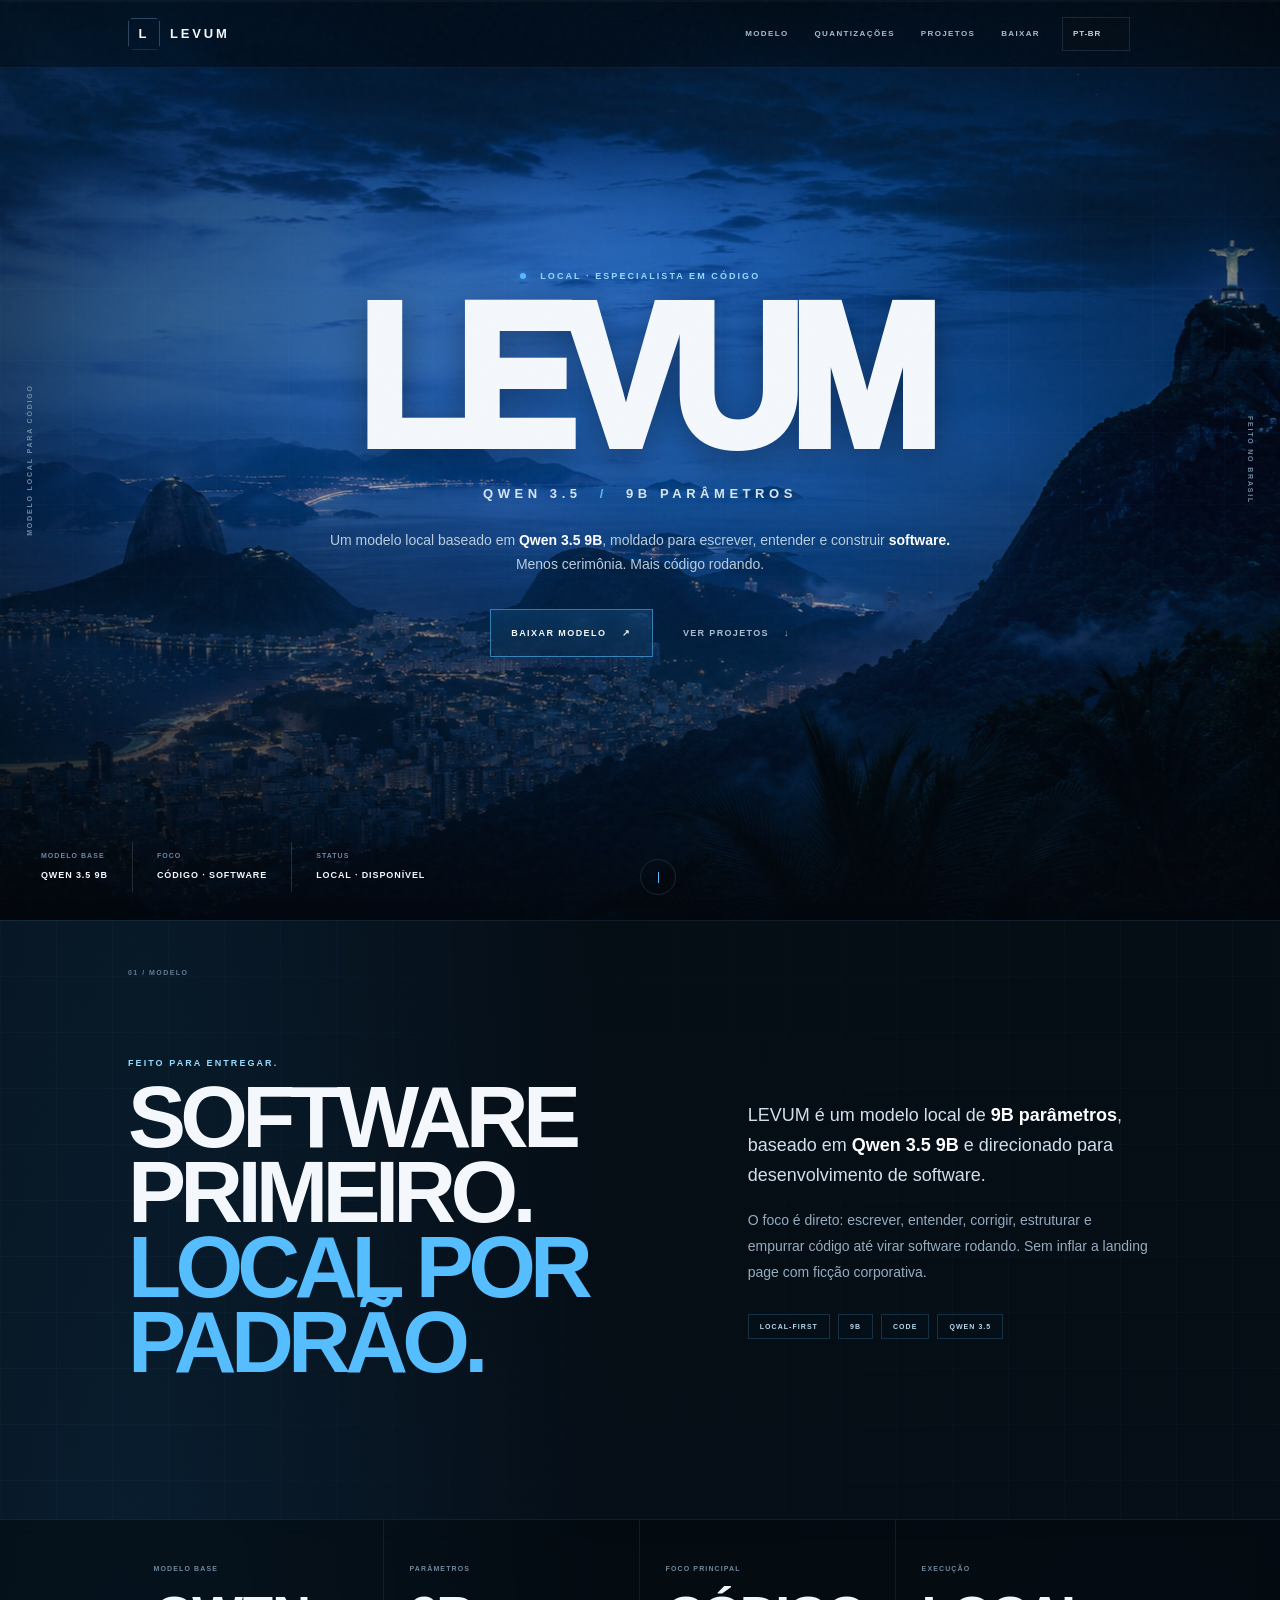
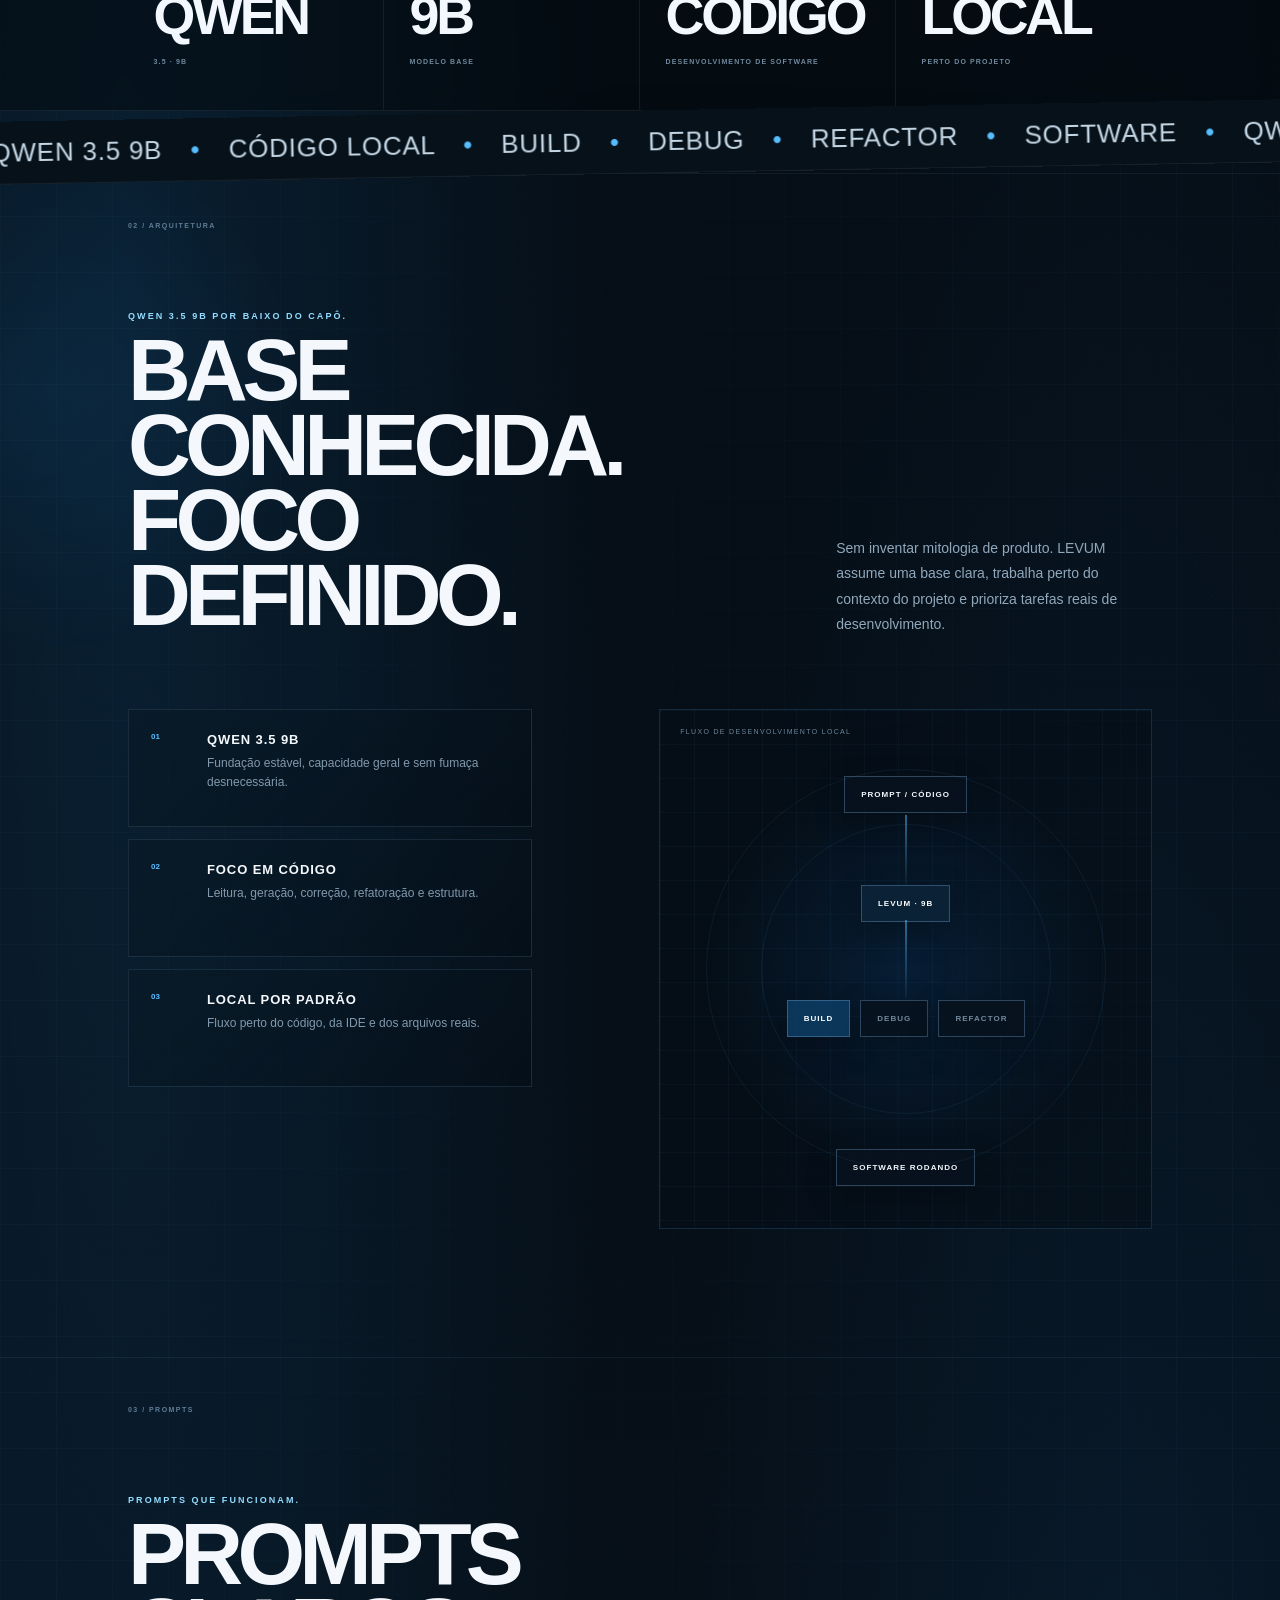
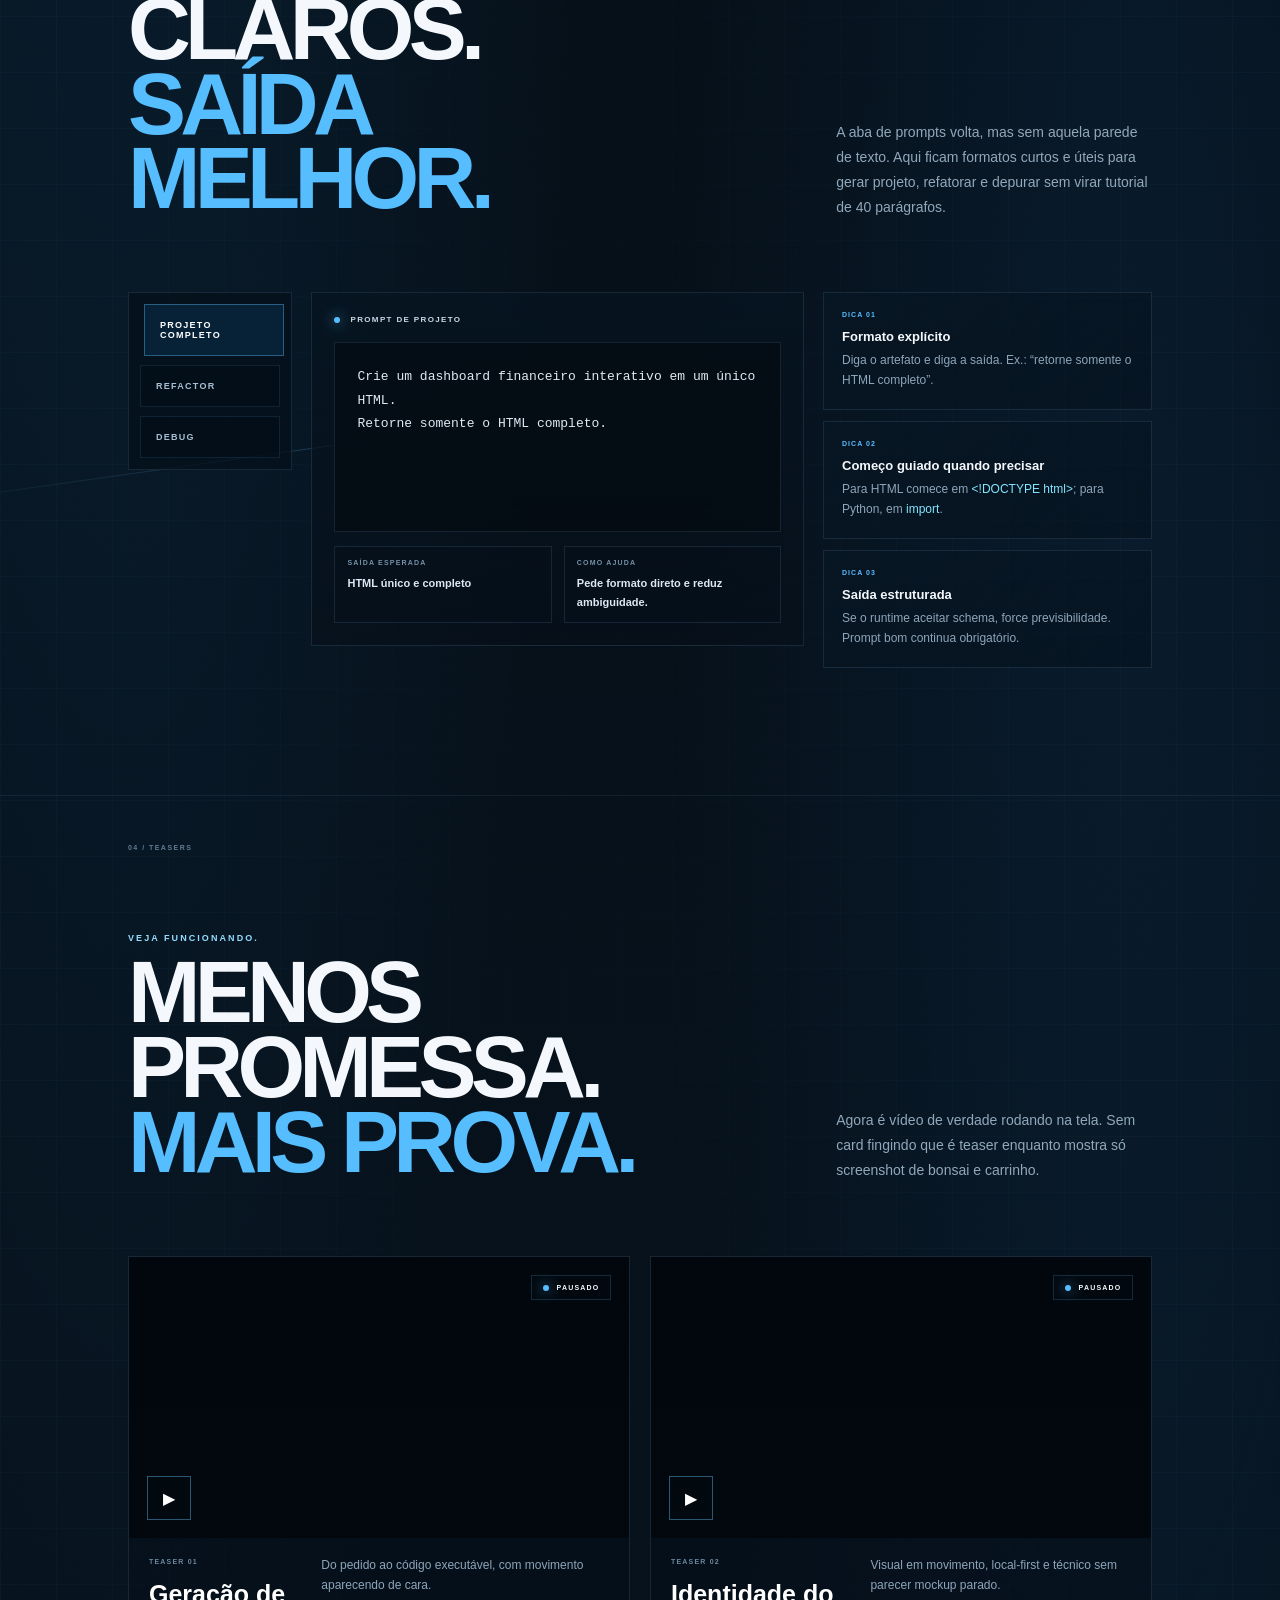
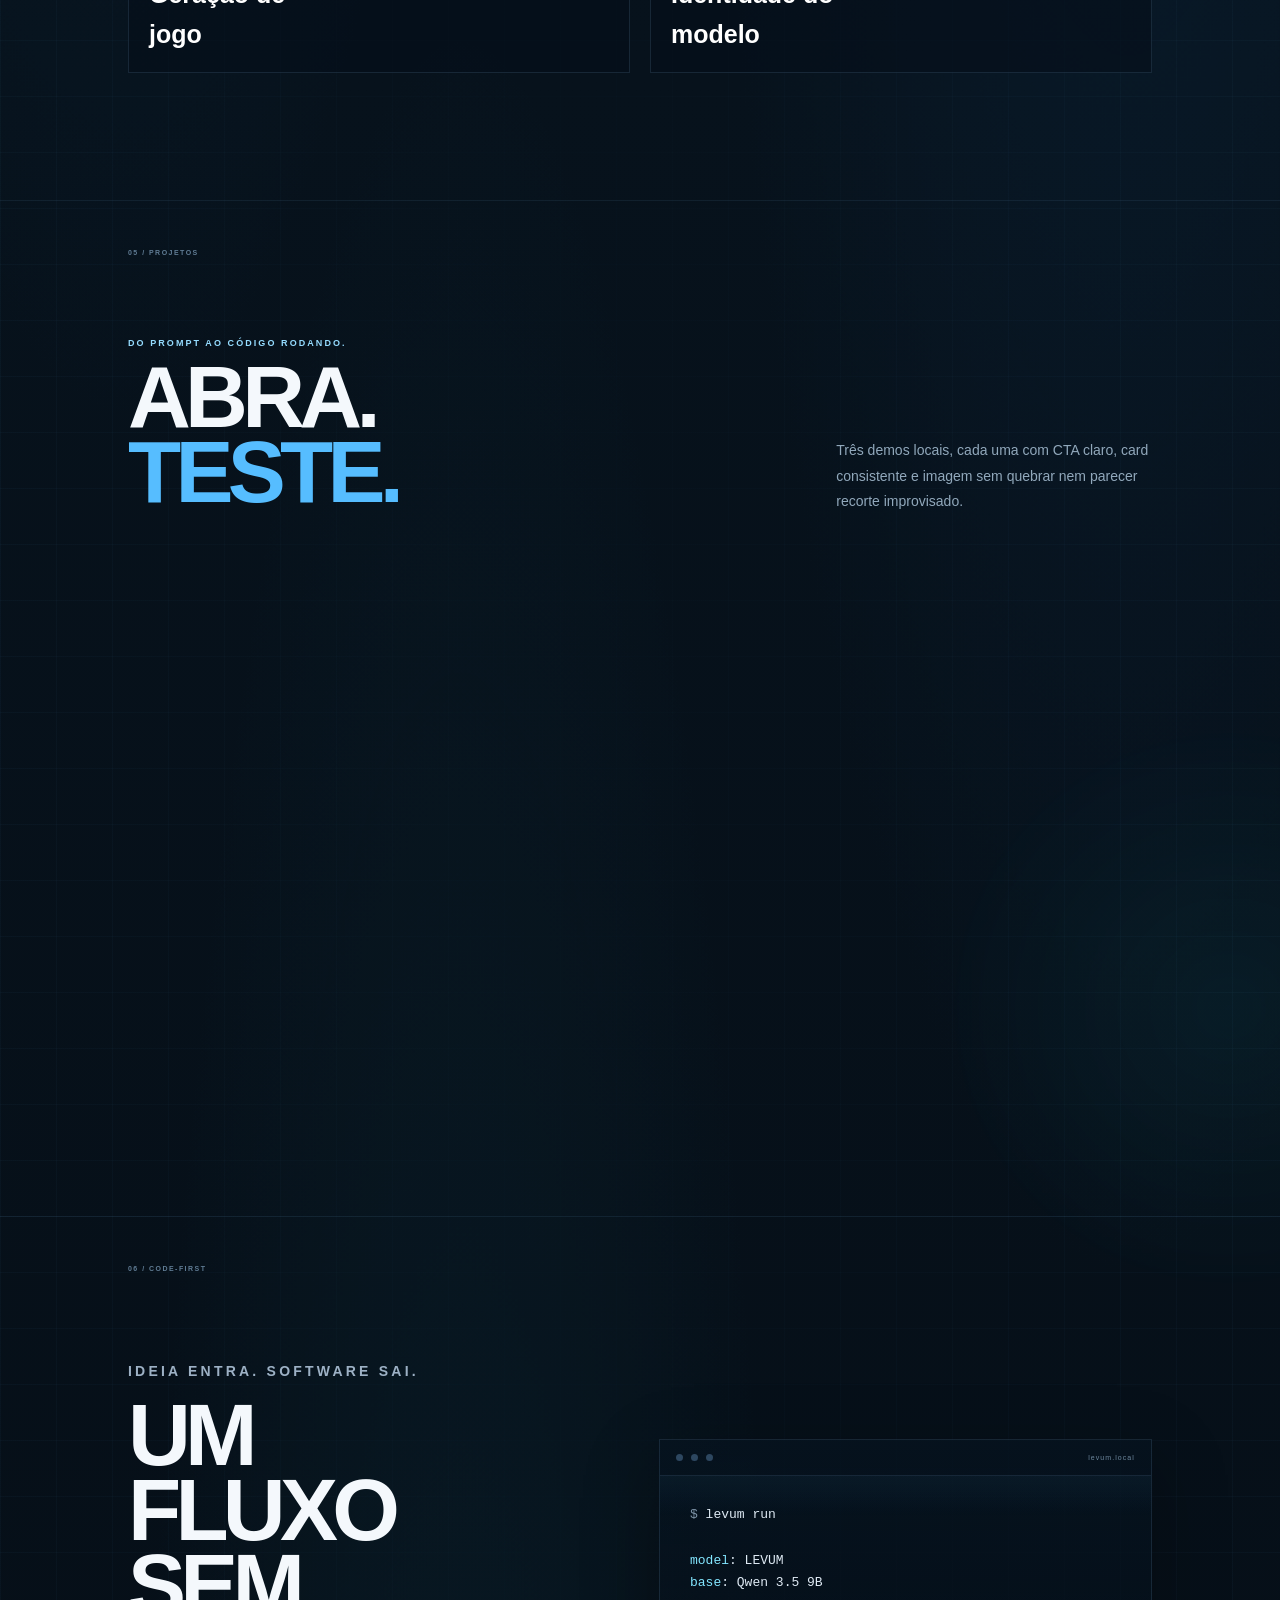
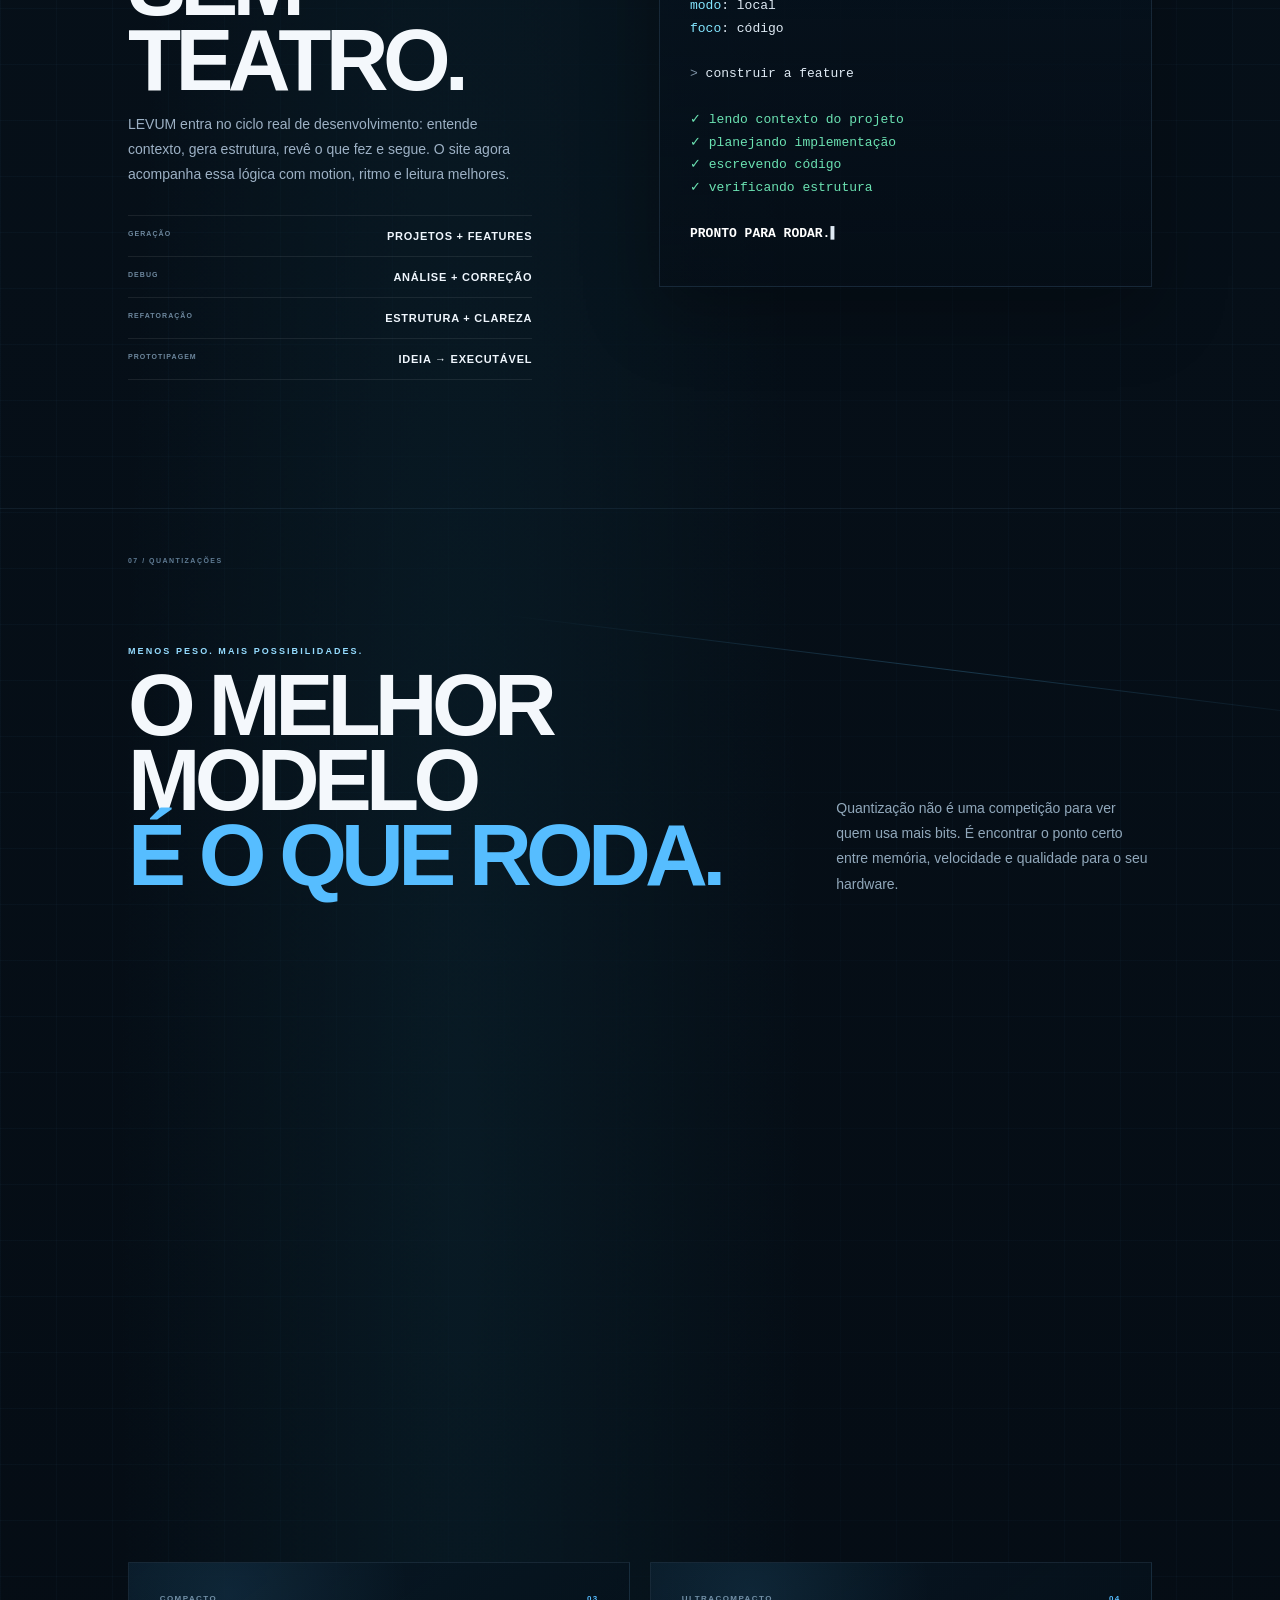
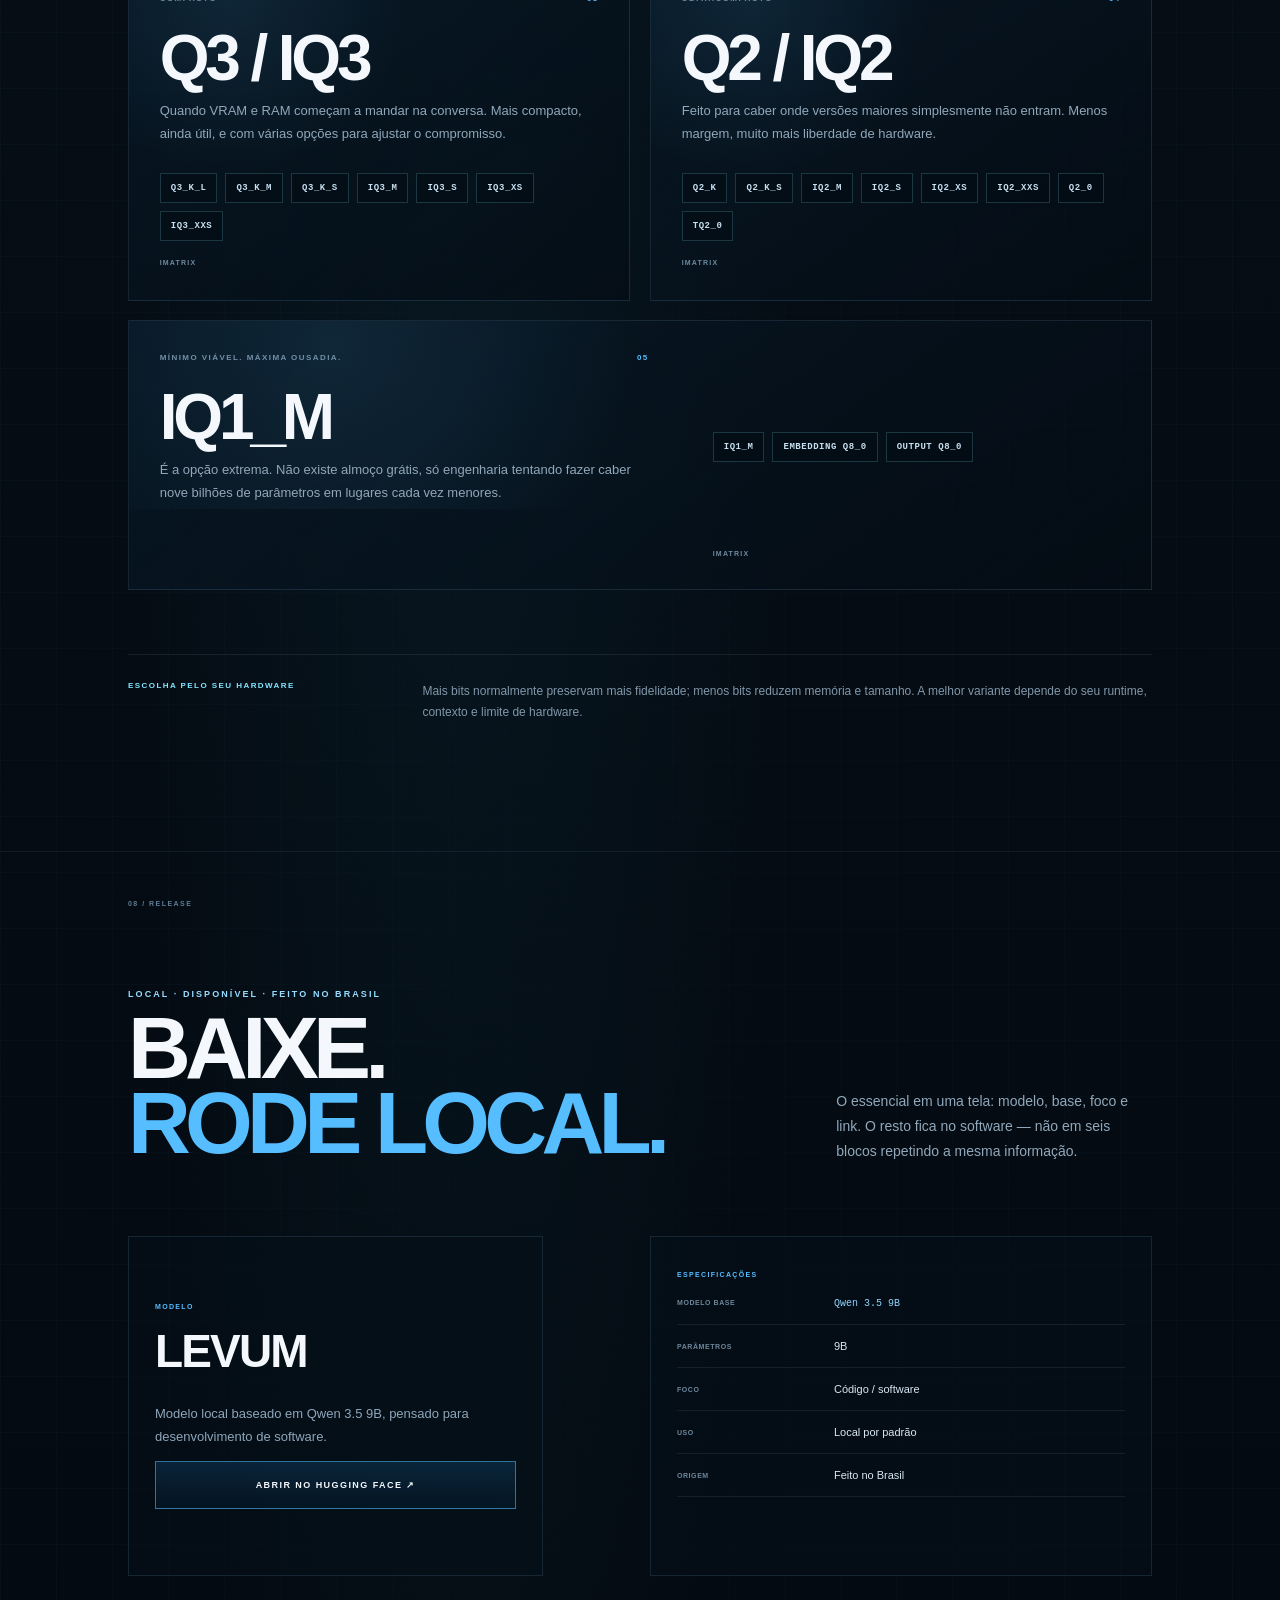
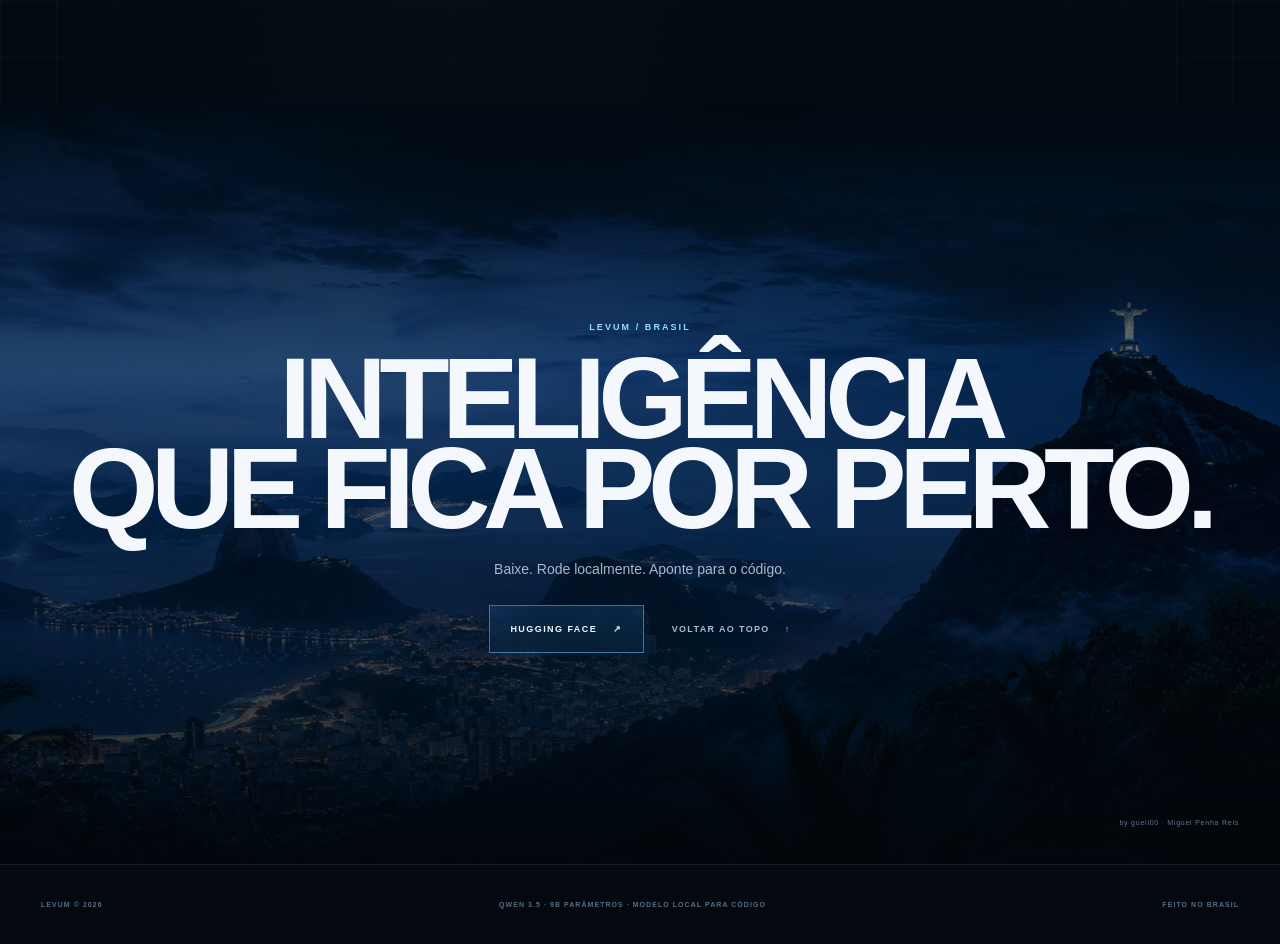
==== commit 5103d1b3: "novidade" ====
--- a/index.html
+++ b/index.html
@@ -1,425 +1,451 @@
 <!DOCTYPE html>
-
 <html lang="pt-BR">
 <head>
-<meta charset="utf-8"/>
-<meta content="width=device-width,initial-scale=1,viewport-fit=cover" name="viewport"/>
-<meta content="VELUM Coder — modelo local 8B / ~1B ativo, pós-treinado com foco extremo em código e disponível quantizado no Hugging Face." data-i18n-content="meta_description" name="description"/>
-<meta content="#050b14" name="theme-color"/>
-<title>VELUM Coder — Local. Quantized. Code-first.</title>
-<link href="./velum-release-v6.css?v=6" rel="stylesheet"/>
+<meta charset="utf-8">
+<meta name="viewport" content="width=device-width,initial-scale=1,viewport-fit=cover">
+<meta name="description" content="LEVUM — modelo local de 9B parâmetros baseado em Qwen 3.5 9B, focado em código e construção de software.">
+<meta name="theme-color" content="#050b14">
+<title>LEVUM — Local por padrão. Code specialist.</title>
+<link rel="stylesheet" href="./velum-release-v6.css?v=12">
 </head>
 <body>
-<div aria-hidden="true" class="noise"></div>
-<div aria-hidden="true" class="cursor-glow"></div>
+<div class="scroll-progress" aria-hidden="true"><span></span></div>
+<div class="page-rio" aria-hidden="true"></div>
+<div class="noise" aria-hidden="true"></div>
+<div class="cursor-glow" aria-hidden="true"></div>
+
 <header class="site-header" id="top">
-<a aria-label="VELUM início" class="brand" data-i18n-aria-label="aria_home" href="#top">
-<span aria-hidden="true" class="brand-mark">V</span>
-<span>VELUM</span>
-</a>
-<nav aria-label="Navegação principal" class="nav">
-<a data-i18n="nav_model" href="#modelo">MODELO</a>
-<a data-i18n="nav_arch" href="#arquitetura">ARQUITETURA</a>
-<a data-i18n="nav_projects" href="#projetos">PROJETOS</a>
-<a href="#inferencia">INFERÊNCIA</a><a data-i18n="nav_release" href="#download">DOWNLOAD</a>
-</nav>
-<a class="button button-ghost header-cta" data-i18n="nav_cta" href="https://huggingface.co/guell00/VELUM-Coder" target="_blank" rel="noreferrer">BAIXAR NO HF ↗</a>
-<div class="language-switcher"><select aria-label="Selecionar idioma" id="language-select"><option value="pt-BR">PT-BR</option><option value="en">EN</option><option value="zh-CN">中文</option><option value="it">IT</option><option value="es">ES</option></select></div><button aria-expanded="false" aria-label="Abrir menu" class="menu-button" data-i18n-aria-label="aria_menu"><span></span><span></span></button>
+  <a class="brand" href="#top" aria-label="LEVUM início"><span class="brand-mark">L</span><span>LEVUM</span></a>
+  <nav class="nav" aria-label="Navegação principal">
+    <a href="#modelo">MODELO</a>
+    <a href="#quantizacao">QUANTIZAÇÕES</a>
+    <a href="#projetos">PROJETOS</a>
+    <a href="#download">BAIXAR</a>
+  </nav>
+  <div class="language-switcher">
+    <select aria-label="Selecionar idioma">
+      <option>PT-BR</option>
+      <option>EN</option>
+    </select>
+  </div>
+  <button class="menu-button" aria-expanded="false" aria-label="Abrir menu"><span></span><span></span></button>
 </header>
+
 <main>
-<section aria-labelledby="hero-title" class="hero">
-<div aria-hidden="true" class="hero-bg"></div>
-<div aria-hidden="true" class="hero-grid"></div>
-<div aria-hidden="true" class="hero-vignette"></div>
-<div class="hero-copy reveal">
-<div class="eyebrow" data-i18n="hero_eyebrow"><span class="pulse"></span> LOCAL-FIRST · CODE SPECIALIST</div>
-<h1 id="hero-title">VELUM</h1>
-<p class="hero-kicker">8B TOTAL <span>/</span> ~1B ACTIVE</p>
-<p class="hero-description" data-i18n="hero_desc">Um modelo <strong>já disponível</strong>, quantizado e pós-treinado quase inteiramente para <strong>código.</strong><br/>Local-first. Não é um chatbot. É uma ferramenta para construir software.</p>
-<div class="hero-actions">
-<a class="button button-primary" data-i18n="hero_download" href="https://huggingface.co/guell00/VELUM-Coder" target="_blank" rel="noreferrer">DOWNLOAD QUANTIZADO <span>↗</span></a>
-<a class="text-link" data-i18n="hero_projects" href="#projetos">VER PROVAS FUNCIONAIS <span>↓</span></a>
-</div>
-</div>
-<div aria-hidden="true" class="hero-side-label left" data-i18n="hero_side_left">POST-TRAINED FOR CODE</div>
-<div aria-hidden="true" class="hero-side-label right" data-i18n="hero_side_right">FEITO NO BRASIL</div>
-<div class="hero-metrics reveal delay-2">
-<div><span data-i18n="metric_base_label">BASE</span><strong>unsloth/LFM2.5-8B-A1B</strong></div>
-<div><span data-i18n="metric_focus_label">POST-TRAINING</span><strong data-i18n="metric_focus_value">95% CODE · 5% LANGUAGE</strong></div>
-<div><span data-i18n="metric_exec_label">STATUS</span><strong data-i18n="metric_exec_value">AVAILABLE · QUANTIZED</strong></div>
-</div>
-<a aria-label="Rolar para o conteúdo" class="scroll-indicator" data-i18n-aria-label="aria_scroll" href="#modelo"><span></span></a>
-</section>
-<section class="section intro" id="modelo">
-<div class="section-label" data-i18n="sec_model">01 / MODELO</div>
-<div class="intro-grid">
-<div class="section-heading reveal">
-<p class="eyebrow" data-i18n="intro_eyebrow">BUILT, NOT ANSWERED.</p>
-<h2 data-i18n="intro_title">Menos chatbot.<br/><em>Mais ferramenta.</em></h2>
-</div>
-<div class="intro-copy reveal delay-1">
-<p data-i18n="intro_p1">VELUM Coder é um post-training especializado sobre <strong>unsloth/LFM2.5-8B-A1B</strong>, com 8B parâmetros totais e ~1B ativos. O modelo base já entrega a arquitetura eficiente; o VELUM concentra a especialização.</p>
-<p data-i18n="intro_p2">O post-training foi deliberadamente agressivo: aproximadamente <strong>95% do material de especialização é código</strong> e 5% linguagem natural, o suficiente para preservar comunicação sem empurrar o modelo de volta para conversa genérica.</p>
-<div class="quote" data-i18n="intro_quote">VELUM não foi otimizado para conversa casual. Ele foi otimizado para escrever, entender, corrigir e montar software.</div>
-</div>
-</div>
-</section>
-<section aria-label="Especificações rápidas" class="stats-strip">
-<div class="stat-card reveal"><span data-i18n="stat_total_label">PARÂMETROS TOTAIS</span><strong>8B</strong><small data-i18n="stat_total_small">capacidade disponível</small></div>
-<div class="stat-card reveal delay-1"><span data-i18n="stat_active_label">ATIVOS</span><strong>~1B</strong><small data-i18n="stat_active_small">por inferência</small></div>
-<div class="stat-card reveal delay-2"><span data-i18n="stat_spec_label">POST-TRAINING</span><strong>95%</strong><small data-i18n="stat_spec_small">conteúdo focado em código</small></div>
-<div class="stat-card reveal delay-3"><span data-i18n="stat_phil_label">RELEASE</span><strong>READY</strong><small data-i18n="stat_phil_small">quantizado no Hugging Face</small></div>
-</section>
-<section class="section architecture" id="arquitetura">
-<div class="section-label" data-i18n="sec_arch">02 / ARQUITETURA</div>
-<div class="arch-grid">
-<div class="arch-copy reveal">
-<p class="eyebrow" data-i18n="arch_p">8B DISPONÍVEIS. ~1B TRABALHANDO.</p>
-<h2 data-i18n="arch_title">Capacidade sem<br/>força bruta.</h2>
-<p data-i18n="arch_p">A eficiência vem da base <strong>LFM2.5-8B-A1B</strong>. O VELUM não reivindica a arquitetura original: ele adiciona uma camada de especialização por fine-tuning e post-training focada em desenvolvimento de software.</p>
-<ul class="feature-list">
-<li><span>01</span><div><strong data-i18n="feat1_title">Base eficiente</strong><p data-i18n="feat1_p">8B totais e ~1B ativos herdados do LFM2.5-8B-A1B.</p></div></li>
-<li><span>02</span><div><strong data-i18n="feat2_title">Post-training extremo</strong><p data-i18n="feat2_p">95% código, 5% linguagem natural para preservar instrução e comunicação.</p></div></li>
-<li><span>03</span><div><strong data-i18n="feat3_title">Draft model</strong><p data-i18n="feat3_p">LFM2.5-230M usado como draft model no stack de inferência.</p></div></li>
-</ul>
-</div>
-<div aria-label="Fluxo conceitual da arquitetura" class="arch-visual reveal delay-1">
-<div class="arch-caption">INFERENCE FLOW</div>
-<div class="node input">INPUT</div>
-<div class="flow-line l1"></div>
-<div class="node router">BASE MODEL</div>
-<div class="experts">
-<div class="node expert active">CODE</div>
-<div class="node expert">REASON</div>
-<div class="node expert">STRUCTURE</div>
-</div>
-<div class="flow-line l2"></div>
-<div class="node output">RUNNING CODE</div>
-<div class="arch-orbit orbit-a"></div>
-<div class="arch-orbit orbit-b"></div>
-</div>
-</div>
-</section>
-<section class="section demos">
-<div class="section-label" data-i18n="sec_demos">03 / DEMOS</div>
-<div class="video-grid">
-<article class="video-card reveal">
-<div class="video-frame">
-<video loop="" muted="" playsinline="" poster="./assets/projects/railway.png" preload="metadata">
-<source src="./assets/video/game-teaser.mp4" type="video/mp4"/>
-</video>
-<button aria-label="Reproduzir vídeo" class="video-toggle" data-i18n-aria-label="aria_video_play">▶</button>
-</div>
-<div class="video-meta"><div><span>TEASER 01</span><strong>Game generation</strong></div><p data-i18n="demo1_p">Prompt → código → mundos jogáveis.</p></div>
-</article>
-<article class="video-card reveal delay-1">
-<div class="video-frame">
-<video loop="" muted="" playsinline="" poster="./assets/projects/bonsai.png" preload="metadata">
-<source src="./assets/video/model-teaser.mp4" type="video/mp4"/>
-</video>
-<button aria-label="Reproduzir vídeo" class="video-toggle" data-i18n-aria-label="aria_video_play">▶</button>
-</div>
-<div class="video-meta"><div><span>TEASER 02</span><strong>Model identity</strong></div><p data-i18n="demo2_p">Local. Fast. Efficient. Smart.</p></div>
-</article>
-</div>
-</section>
-<section class="section projects" id="projetos">
-<div class="section-label" data-i18n="sec_projects">04 / PROJETOS GERADOS</div>
-<div class="projects-head reveal">
-<div>
-<p class="eyebrow" data-i18n="projects_eyebrow">FROM PROMPT TO RUNNING CODE.</p>
-<h2 data-i18n="projects_title">Código que<br/>realmente roda.</h2>
-</div>
-<p data-i18n="projects_p">Sem benchmark sintético por enquanto. Em vez de esconder isso, mostramos avaliações funcionais: projetos completos gerados pelo modelo e executáveis diretamente no navegador.</p>
-</div>
-<div class="project-grid">
-<article class="project-card project-tall reveal">
-<div class="project-media"><img alt="Flappy Bird gerado" data-i18n-alt="alt_flappy" loading="lazy" src="./assets/projects/flappy.png"/></div>
-<div class="project-info"><span data-i18n="proj1_type">01 / BROWSER GAME</span><h3>Flappy Bird</h3><p data-i18n="proj1_p">Game loop, obstáculos, colisão, score, animações e interface.</p><div class="tags"><b>HTML</b><b>CSS</b><b>JS</b></div><a class="demo-launch" href="./demos/flappybird.html" target="_blank" rel="noopener" data-i18n="try_demo">TESTAR JOGO ↗</a></div>
-</article>
-<article class="project-card reveal delay-1">
-<div class="project-media"><img alt="Bonsai Voxel 3D gerado" data-i18n-alt="alt_bonsai" loading="lazy" src="./assets/projects/bonsai.png"/></div>
-<div class="project-info"><span data-i18n="proj2_type">02 / THREE.JS</span><h3>Bonsai Voxel</h3><p data-i18n="proj2_p">Cena 3D, voxels, câmera orbital, interação e partículas.</p><div class="tags"><b>THREE.JS</b><b>WEBGL</b><b>3D</b></div><a class="demo-launch" href="./demos/bonsai.html" target="_blank" rel="noopener" data-i18n="try_demo">TESTAR JOGO ↗</a></div>
-</article>
-<article class="project-card reveal delay-2">
-<div class="project-media"><img alt="Railway Rush gerado" data-i18n-alt="alt_railway" loading="lazy" src="./assets/projects/railway.png"/></div>
-<div class="project-info"><span data-i18n="proj3_type">03 / GAMEPLAY</span><h3>Railway Rush</h3><p data-i18n="proj3_p">Corrida 3D com câmera de perseguição, pista, trem e collectibles.</p><div class="tags"><b>THREE.JS</b><b>PHYSICS</b><b>GAME</b></div><a class="demo-launch" href="./demos/railway-rush.html" target="_blank" rel="noopener" data-i18n="try_demo">TESTAR JOGO ↗</a></div>
-</article>
-</div>
-</section>
-<section class="section code-section">
-<div class="section-label" data-i18n="sec_code">05 / CODE-FIRST</div>
-<div class="code-grid">
-<div aria-label="Exemplo conceitual de terminal" class="code-window reveal">
-<div class="window-bar"><i></i><i></i><i></i><span>velum.local</span></div>
-<pre><code data-i18n-html="terminal"><span class="muted">$</span> velum run
-
-<span class="blue">model</span>: VELUM-8B
-<span class="blue">mode</span>: local
-<span class="blue">focus</span>: code
-
-<span class="muted">&gt;</span> crie um jogo 3D com uma pista,
-  moedas e um trem ao lado da estrada
-
-<span class="green">✓ planning architecture</span>
-<span class="green">✓ generating game loop</span>
-<span class="green">✓ building scene</span>
-<span class="green">✓ wiring controls</span>
-<span class="green">✓ runnable output</span>
-
-<span class="accent">BUILD COMPLETE.</span></code></pre>
-</div>
-<div class="code-copy reveal delay-1">
-<p class="eyebrow" data-i18n="code_p">IDEA IN. SOFTWARE OUT.</p>
-<h2 data-i18n="code_title">O resultado não precisa ser outro parágrafo.</h2>
-<p>O objetivo do post-training é fazer o modelo operar como ferramenta de desenvolvimento: entender intenção, estruturar solução, gerar código, corrigir erros e iterar.</p>
-<div class="capability-table">
-<div><span data-i18n="cap1_label">GERAÇÃO</span><strong data-i18n="cap1_value">projetos completos</strong></div>
-<div><span data-i18n="cap2_label">DEBUG</span><strong data-i18n="cap2_value">análise + correção</strong></div>
-<div><span data-i18n="cap3_label">REFATORAÇÃO</span><strong data-i18n="cap3_value">estrutura + clareza</strong></div>
-<div><span data-i18n="cap4_label">PROTOTIPAGEM</span><strong data-i18n="cap4_value">ideia → executável</strong></div>
-</div>
-</div>
-</div>
-</section>
-
-
-<section class="section inference-section" id="inferencia">
-  <div class="section-label">06 / INFERÊNCIA</div>
-
-  <div class="inference-head reveal">
-    <div>
-      <p class="eyebrow">CONFIGURAÇÃO RECOMENDADA</p>
-      <h2>USE DO<br>JEITO CERTO.</h2>
+  <section class="hero" aria-labelledby="hero-title">
+    <div class="hero-bg" aria-hidden="true"></div>
+    <div class="hero-grid" aria-hidden="true"></div>
+    <div class="hero-vignette" aria-hidden="true"></div>
+
+    <div class="hero-copy reveal">
+      <div class="eyebrow"><span class="pulse"></span> LOCAL · ESPECIALISTA EM CÓDIGO</div>
+      <h1 id="hero-title">LEVUM</h1>
+      <p class="hero-kicker" id="hero-kicker">QWEN 3.5 <span>/</span> 9B PARÂMETROS</p>
+      <p class="hero-description" id="hero-description">Um modelo local baseado em <strong>Qwen 3.5 9B</strong>, moldado para escrever, entender e construir <strong>software.</strong><br>Menos cerimônia. Mais código rodando.</p>
+      <div class="hero-actions">
+        <a class="button button-primary" href="https://huggingface.co/guell00/LEVUM" target="_blank" rel="noreferrer">BAIXAR MODELO <span>↗</span></a>
+        <a class="text-link" href="#projetos">VER PROJETOS <span>↓</span></a>
+      </div>
     </div>
-    <p>VELUM-Coder foi pós-treinado de forma muito agressiva para código. Ele funciona melhor com sampling conservador, instrução explícita e um começo de resposta que já coloque o modelo no formato esperado. Sem isso, ele pode voltar para texto genérico em vez de entregar código completo.</p>
+
+    <div class="hero-side-label left" aria-hidden="true">MODELO LOCAL PARA CÓDIGO</div>
+    <div class="hero-side-label right" aria-hidden="true">FEITO NO BRASIL</div>
+
+    <div class="hero-metrics reveal delay-2">
+      <div><span>MODELO BASE</span><strong>QWEN 3.5 9B</strong></div>
+      <div><span>FOCO</span><strong>CÓDIGO · SOFTWARE</strong></div>
+      <div><span>STATUS</span><strong>LOCAL · DISPONÍVEL</strong></div>
+    </div>
+
+    <a class="scroll-indicator" href="#modelo" aria-label="Rolar para o conteúdo"><span></span></a>
+  </section>
+
+  <div class="middle-shell">
+    <div class="middle-ambient" aria-hidden="true">
+      <span class="ambient-orb orb-one"></span>
+      <span class="ambient-orb orb-two"></span>
+      <span class="ambient-line line-one"></span>
+      <span class="ambient-line line-two"></span>
+    </div>
+    <section class="section intro" id="modelo">
+      <div class="section-label">01 / MODELO</div>
+      <div class="intro-grid">
+        <div class="section-heading reveal">
+          <p class="eyebrow">FEITO PARA ENTREGAR.</p>
+          <h2>Software primeiro.<br><em>Local por padrão.</em></h2>
+        </div>
+        <div class="intro-copy reveal delay-1">
+          <p class="lead">LEVUM é um modelo local de <strong>9B parâmetros</strong>, baseado em <strong>Qwen 3.5 9B</strong> e direcionado para desenvolvimento de software.</p>
+          <p>O foco é direto: escrever, entender, corrigir, estruturar e empurrar código até virar software rodando. Sem inflar a landing page com ficção corporativa.</p>
+          <div class="pill-row" aria-label="Características principais">
+            <span>LOCAL-FIRST</span>
+            <span>9B</span>
+            <span>CODE</span>
+            <span>QWEN 3.5</span>
+          </div>
+        </div>
+      </div>
+    </section>
+
+    <section class="stats-strip" aria-label="Especificações rápidas">
+      <div class="stat-card reveal" data-tilt><span>MODELO BASE</span><strong>QWEN</strong><small>3.5 · 9B</small></div>
+      <div class="stat-card reveal delay-1" data-tilt><span>PARÂMETROS</span><strong>9B</strong><small>modelo base</small></div>
+      <div class="stat-card reveal delay-2" data-tilt><span>FOCO PRINCIPAL</span><strong>CÓDIGO</strong><small>desenvolvimento de software</small></div>
+      <div class="stat-card reveal delay-3" data-tilt><span>EXECUÇÃO</span><strong>LOCAL</strong><small>perto do projeto</small></div>
+    </section>
+
+    <div class="kinetic-strip" aria-hidden="true">
+      <div class="kinetic-track">QWEN 3.5 9B <i>•</i> CÓDIGO LOCAL <i>•</i> BUILD <i>•</i> DEBUG <i>•</i> REFACTOR <i>•</i> SOFTWARE <i>•</i> QWEN 3.5 9B <i>•</i> CÓDIGO LOCAL <i>•</i> BUILD <i>•</i> DEBUG <i>•</i> REFACTOR <i>•</i> SOFTWARE <i>•</i></div>
+    </div>
+
+    <section class="section architecture" id="arquitetura">
+      <div class="section-label">02 / ARQUITETURA</div>
+      <div class="section-top reveal">
+        <div>
+          <p class="eyebrow">QWEN 3.5 9B POR BAIXO DO CAPÔ.</p>
+          <h2>Base conhecida.<br>Foco definido.</h2>
+        </div>
+        <p>Sem inventar mitologia de produto. LEVUM assume uma base clara, trabalha perto do contexto do projeto e prioriza tarefas reais de desenvolvimento.</p>
+      </div>
+
+      <div class="architecture-layout">
+        <div class="architecture-cards reveal">
+          <article data-tilt><span>01</span><div><strong>Qwen 3.5 9B</strong><p>Fundação estável, capacidade geral e sem fumaça desnecessária.</p></div></article>
+          <article data-tilt><span>02</span><div><strong>Foco em código</strong><p>Leitura, geração, correção, refatoração e estrutura.</p></div></article>
+          <article data-tilt><span>03</span><div><strong>Local por padrão</strong><p>Fluxo perto do código, da IDE e dos arquivos reais.</p></div></article>
+        </div>
+
+        <div class="arch-visual reveal delay-1" aria-label="Fluxo conceitual do LEVUM">
+          <div class="arch-caption">FLUXO DE DESENVOLVIMENTO LOCAL</div>
+          <div class="node input">PROMPT / CÓDIGO</div>
+          <div class="flow-line l1"></div>
+          <div class="node router">LEVUM · 9B</div>
+          <div class="experts">
+            <div class="node expert active">BUILD</div>
+            <div class="node expert">DEBUG</div>
+            <div class="node expert">REFACTOR</div>
+          </div>
+          <div class="flow-line l2"></div>
+          <div class="node output">SOFTWARE RODANDO</div>
+          <div class="arch-orbit orbit-a"></div>
+          <div class="arch-orbit orbit-b"></div>
+        </div>
+      </div>
+    </section>
+
+    <section class="section prompts-section" id="prompts">
+      <div class="section-label">03 / PROMPTS</div>
+      <div class="section-top reveal">
+        <div>
+          <p class="eyebrow">PROMPTS QUE FUNCIONAM.</p>
+          <h2>Prompts claros.<br><em>Saída melhor.</em></h2>
+        </div>
+        <p>A aba de prompts volta, mas sem aquela parede de texto. Aqui ficam formatos curtos e úteis para gerar projeto, refatorar e depurar sem virar tutorial de 40 parágrafos.</p>
+      </div>
+
+      <div class="prompts-layout">
+        <div class="prompt-tabs reveal" data-tilt>
+          <button class="prompt-tab is-active" type="button" data-prompt="project">Projeto completo</button>
+          <button class="prompt-tab" type="button" data-prompt="refactor">Refactor</button>
+          <button class="prompt-tab" type="button" data-prompt="debug">Debug</button>
+        </div>
+
+        <div class="prompt-panel reveal delay-1">
+          <div class="prompt-meta">
+            <span class="live-dot"></span>
+            <span id="prompt-type-label">PROMPT DE PROJETO</span>
+          </div>
+          <pre id="prompt-code">Crie um dashboard financeiro interativo em um único HTML.
+Retorne somente o HTML completo.</pre>
+          <div class="prompt-notes">
+            <div>
+              <span>SAÍDA ESPERADA</span>
+              <strong id="prompt-output">HTML único e completo</strong>
+            </div>
+            <div>
+              <span>COMO AJUDA</span>
+              <strong id="prompt-note">Pede formato direto e reduz ambiguidade.</strong>
+            </div>
+          </div>
+        </div>
+
+        <div class="prompt-tips reveal delay-2">
+          <article data-tilt>
+            <span>DICA 01</span>
+            <strong>Formato explícito</strong>
+            <p>Diga o artefato e diga a saída. Ex.: “retorne somente o HTML completo”.</p>
+          </article>
+          <article data-tilt>
+            <span>DICA 02</span>
+            <strong>Começo guiado quando precisar</strong>
+            <p>Para HTML comece em <code>&lt;!DOCTYPE html&gt;</code>; para Python, em <code>import</code>.</p>
+          </article>
+          <article data-tilt>
+            <span>DICA 03</span>
+            <strong>Saída estruturada</strong>
+            <p>Se o runtime aceitar schema, force previsibilidade. Prompt bom continua obrigatório.</p>
+          </article>
+        </div>
+      </div>
+    </section>
+
+    <section class="section demos" id="demos">
+      <div class="section-label">04 / TEASERS</div>
+      <div class="section-top reveal">
+        <div>
+          <p class="eyebrow">VEJA FUNCIONANDO.</p>
+          <h2>Menos promessa.<br><em>Mais prova.</em></h2>
+        </div>
+        <p>Agora é vídeo de verdade rodando na tela. Sem card fingindo que é teaser enquanto mostra só screenshot de bonsai e carrinho.</p>
+      </div>
+
+      <div class="video-grid">
+        <article class="video-card reveal" data-tilt>
+          <div class="video-frame">
+            <video class="autoplay-video" loop muted playsinline preload="auto">
+              <source src="./assets/video/game-teaser.mp4" type="video/mp4">
+            </video>
+            <button class="video-toggle" aria-label="Pausar vídeo">❚❚</button>
+            <div class="video-state"><span class="live-dot"></span> REPRODUZINDO</div>
+          </div>
+          <div class="video-meta">
+            <div>
+              <span>TEASER 01</span>
+              <strong>Geração de jogo</strong>
+            </div>
+            <p>Do pedido ao código executável, com movimento aparecendo de cara.</p>
+          </div>
+        </article>
+
+        <article class="video-card reveal delay-1" data-tilt>
+          <div class="video-frame">
+            <video class="autoplay-video" loop muted playsinline preload="auto">
+              <source src="./assets/video/model-teaser.mp4" type="video/mp4">
+            </video>
+            <button class="video-toggle" aria-label="Pausar vídeo">❚❚</button>
+            <div class="video-state"><span class="live-dot"></span> REPRODUZINDO</div>
+          </div>
+          <div class="video-meta">
+            <div>
+              <span>TEASER 02</span>
+              <strong>Identidade do modelo</strong>
+            </div>
+            <p>Visual em movimento, local-first e técnico sem parecer mockup parado.</p>
+          </div>
+        </article>
+      </div>
+    </section>
+
+    <section class="section projects" id="projetos">
+      <div class="section-label">05 / PROJETOS</div>
+      <div class="section-top reveal">
+        <div>
+          <p class="eyebrow">DO PROMPT AO CÓDIGO RODANDO.</p>
+          <h2>Abra.<br><em>Teste.</em></h2>
+        </div>
+        <p>Três demos locais, cada uma com CTA claro, card consistente e imagem sem quebrar nem parecer recorte improvisado.</p>
+      </div>
+
+      <div class="project-grid">
+        <article class="project-card reveal" data-tilt>
+          <div class="project-media media-contain"><img src="./assets/projects/flappy.png" alt="Preview do Flappy Bird" loading="lazy"></div>
+          <div class="project-info">
+            <span>01 / JOGO NO NAVEGADOR</span>
+            <h3>Flappy Bird</h3>
+            <p>Game loop, obstáculos, colisão, score e interface em uma demo direta.</p>
+            <div class="project-foot">
+              <div class="tags"><b>HTML</b><b>CSS</b><b>JS</b></div>
+              <a class="demo-launch" href="./demos/flappybird.html" target="_blank" rel="noopener">ABRIR ↗</a>
+            </div>
+          </div>
+        </article>
+
+        <article class="project-card reveal delay-1" data-tilt>
+          <div class="project-media"><img src="./assets/projects/bonsai.png" alt="Preview do Bonsai Voxel" loading="lazy"></div>
+          <div class="project-info">
+            <span>02 / THREE.JS</span>
+            <h3>Bonsai Voxel</h3>
+            <p>Cena 3D, voxels, câmera orbital e partículas com identidade visual forte.</p>
+            <div class="project-foot">
+              <div class="tags"><b>THREE.JS</b><b>WEBGL</b><b>3D</b></div>
+              <a class="demo-launch" href="./demos/bonsai.html" target="_blank" rel="noopener">ABRIR ↗</a>
+            </div>
+          </div>
+        </article>
+
+        <article class="project-card reveal delay-2" data-tilt>
+          <div class="project-media"><img src="./assets/projects/railway.png" alt="Preview do Railway Rush" loading="lazy"></div>
+          <div class="project-info">
+            <span>03 / JOGABILIDADE</span>
+            <h3>Railway Rush</h3>
+            <p>Corrida 3D, câmera de perseguição, pista e leitura instantânea do resultado.</p>
+            <div class="project-foot">
+              <div class="tags"><b>THREE.JS</b><b>GAME</b><b>3D</b></div>
+              <a class="demo-launch" href="./demos/railway-rush.html" target="_blank" rel="noopener">ABRIR ↗</a>
+            </div>
+          </div>
+        </article>
+      </div>
+    </section>
+
+    <section class="section code-section">
+      <div class="section-label">06 / CODE-FIRST</div>
+      <div class="code-grid">
+        <div class="code-copy reveal">
+          <p class="eyebrow">IDEIA ENTRA. SOFTWARE SAI.</p>
+          <h2>Um fluxo<br>sem teatro.</h2>
+          <p>LEVUM entra no ciclo real de desenvolvimento: entende contexto, gera estrutura, revê o que fez e segue. O site agora acompanha essa lógica com motion, ritmo e leitura melhores.</p>
+          <div class="capability-table">
+            <div><span>GERAÇÃO</span><strong>projetos + features</strong></div>
+            <div><span>DEBUG</span><strong>análise + correção</strong></div>
+            <div><span>REFATORAÇÃO</span><strong>estrutura + clareza</strong></div>
+            <div><span>PROTOTIPAGEM</span><strong>ideia → executável</strong></div>
+          </div>
+        </div>
+
+        <div class="code-window reveal delay-1" data-tilt>
+          <div class="window-bar"><i></i><i></i><i></i><span>levum.local</span></div>
+          <pre><code><span class="muted">$</span> levum run
+
+<span class="blue">model</span>: LEVUM
+<span class="blue">base</span>: Qwen 3.5 9B
+<span class="blue">modo</span>: local
+<span class="blue">foco</span>: código
+
+<span class="muted">&gt;</span> construir a feature
+
+<span class="green">✓ lendo contexto do projeto</span>
+<span class="green">✓ planejando implementação</span>
+<span class="green">✓ escrevendo código</span>
+<span class="green">✓ verificando estrutura</span>
+
+<span class="accent">PRONTO PARA RODAR.</span><span class="blink">▌</span></code></pre>
+        </div>
+      </div>
+    </section>
+
+
+    <section class="section quant-section" id="quantizacao">
+      <div class="section-label">07 / QUANTIZAÇÕES</div>
+      <div class="section-top quant-top reveal">
+        <div>
+          <p class="eyebrow">MENOS PESO. MAIS POSSIBILIDADES.</p>
+          <h2>O melhor modelo<br><em>é o que roda.</em></h2>
+        </div>
+        <p>Quantização não é uma competição para ver quem usa mais bits. É encontrar o ponto certo entre memória, velocidade e qualidade para o seu hardware.</p>
+      </div>
+
+      <div class="quant-manifesto reveal">
+        <span class="quant-index">Q1 → Q8</span>
+        <p><strong>Q1 não é perfeito.</strong> Mas também não é lixo. Quando cada gigabyte importa, otimização é tudo. Suba a precisão quando puder. Comprima quando precisar. O LEVUM foi empacotado para os dois mundos.</p>
+        <div class="quant-signal" aria-hidden="true"><i></i><i></i><i></i><i></i><i></i><i></i><i></i><i></i></div>
+      </div>
+
+      <div class="quant-grid">
+        <article class="quant-tier quant-tier-hero reveal" data-tilt>
+          <div class="quant-tier-head"><span>FIDELIDADE</span><b>01</b></div>
+          <h3>Q8_0</h3>
+          <p>Para quem prefere preservar mais qualidade e tem memória para isso. A versão grande, simples e direta.</p>
+          <div class="quant-chip-row"><span>Q8_0</span><em>SEM IMATRIX</em></div>
+        </article>
+
+        <article class="quant-tier reveal delay-1" data-tilt>
+          <div class="quant-tier-head"><span>EQUILÍBRIO</span><b>02</b></div>
+          <h3>Q4 / IQ4</h3>
+          <p>O território do equilíbrio: compressão forte sem transformar o modelo em uma lembrança distante de si mesmo.</p>
+          <div class="quant-chip-row">
+            <span>Q4_K_M</span><span>Q4_K_S</span><span>IQ4_XS</span><span>IQ4_NL</span><span>Q4_1</span><span>Q4_0</span>
+          </div>
+          <em class="imatrix-badge">IMATRIX</em>
+        </article>
+
+        <article class="quant-tier reveal delay-1" data-tilt>
+          <div class="quant-tier-head"><span>COMPACTO</span><b>03</b></div>
+          <h3>Q3 / IQ3</h3>
+          <p>Quando VRAM e RAM começam a mandar na conversa. Mais compacto, ainda útil, e com várias opções para ajustar o compromisso.</p>
+          <div class="quant-chip-row">
+            <span>Q3_K_L</span><span>Q3_K_M</span><span>Q3_K_S</span><span>IQ3_M</span><span>IQ3_S</span><span>IQ3_XS</span><span>IQ3_XXS</span>
+          </div>
+          <em class="imatrix-badge">IMATRIX</em>
+        </article>
+
+        <article class="quant-tier reveal delay-2" data-tilt>
+          <div class="quant-tier-head"><span>ULTRACOMPACTO</span><b>04</b></div>
+          <h3>Q2 / IQ2</h3>
+          <p>Feito para caber onde versões maiores simplesmente não entram. Menos margem, muito mais liberdade de hardware.</p>
+          <div class="quant-chip-row">
+            <span>Q2_K</span><span>Q2_K_S</span><span>IQ2_M</span><span>IQ2_S</span><span>IQ2_XS</span><span>IQ2_XXS</span><span>Q2_0</span><span>TQ2_0</span>
+          </div>
+          <em class="imatrix-badge">IMATRIX</em>
+        </article>
+
+        <article class="quant-tier quant-tier-wide reveal delay-2" data-tilt>
+          <div class="quant-tier-head"><span>MÍNIMO VIÁVEL. MÁXIMA OUSADIA.</span><b>05</b></div>
+          <h3>IQ1_M</h3>
+          <p>É a opção extrema. Não existe almoço grátis, só engenharia tentando fazer caber nove bilhões de parâmetros em lugares cada vez menores.</p>
+          <div class="quant-chip-row"><span>IQ1_M</span><span>EMBEDDING Q8_0</span><span>OUTPUT Q8_0</span></div>
+          <em class="imatrix-badge">IMATRIX</em>
+        </article>
+      </div>
+
+      <div class="quant-footnote reveal">
+        <span>ESCOLHA PELO SEU HARDWARE</span>
+        <p>Mais bits normalmente preservam mais fidelidade; menos bits reduzem memória e tamanho. A melhor variante depende do seu runtime, contexto e limite de hardware.</p>
+      </div>
+    </section>
+
+    <section class="section roadmap release-section" id="download">
+      <div class="section-label">08 / RELEASE</div>
+      <div class="section-top reveal">
+        <div>
+          <p class="eyebrow">LOCAL · DISPONÍVEL · FEITO NO BRASIL</p>
+          <h2>Baixe.<br><em>Rode local.</em></h2>
+        </div>
+        <p>O essencial em uma tela: modelo, base, foco e link. O resto fica no software — não em seis blocos repetindo a mesma informação.</p>
+      </div>
+
+      <div class="release-grid">
+        <div class="release-card release-primary reveal" data-tilt>
+          <span class="release-kicker">MODELO</span>
+          <h3>LEVUM</h3>
+          <p>Modelo local baseado em Qwen 3.5 9B, pensado para desenvolvimento de software.</p>
+          <a class="button button-primary" href="https://huggingface.co/guell00/LEVUM" target="_blank" rel="noreferrer">ABRIR NO HUGGING FACE ↗</a>
+        </div>
+        <div class="release-card reveal delay-1" data-tilt>
+          <span class="release-kicker">ESPECIFICAÇÕES</span>
+          <table class="spec-table">
+            <tr><th>Modelo base</th><td><code>Qwen 3.5 9B</code></td></tr>
+            <tr><th>Parâmetros</th><td>9B</td></tr>
+            <tr><th>Foco</th><td>Código / software</td></tr>
+            <tr><th>Uso</th><td>Local por padrão</td></tr>
+            <tr><th>Origem</th><td>Feito no Brasil</td></tr>
+          </table>
+        </div>
+      </div>
+    </section>
   </div>
 
-  
-  <div class="warning-strip reveal">
-    <strong>POR QUE O FORMATO DO PROMPT IMPORTA:</strong>
-    como o VELUM-Coder trabalha com aproximadamente <strong>1B de parâmetros ativos por inferência</strong>,
-    ele é muito eficiente, mas tem menos margem para raciocínio aberto e interpretação ambígua do que modelos muito maiores.
-    Prompts vagos tendem a degradar a saída. O modelo responde melhor quando recebe uma estrutura curta, direta e com o formato final explicitamente definido.
-  </div>
-
-  <div class="inference-card reveal" style="margin:0 0 22px">
-    <h3>Estrutura recomendada de prompt</h3>
-    <p style="color:#93aabd;font-size:12px;line-height:1.75;margin:0 0 16px">
-      Para geração de projetos completos, use preferencialmente este padrão:
-    </p>
-    <div class="codebox">
-      <button class="copy-btn" data-copy-target="prompt-structure">COPIAR</button>
-      <pre id="prompt-structure">Crie um [o que você quiser] em um único HTML.
-Retorne somente o HTML completo.</pre>
+  <section class="final-cta">
+    <div class="final-bg" aria-hidden="true"></div>
+    <div class="final-copy reveal">
+      <span class="eyebrow" id="final-eyebrow">LEVUM / BRASIL</span>
+      <h2 id="final-title">Inteligência<br>que fica por perto.</h2>
+      <p id="final-description">Baixe. Rode localmente. Aponte para o código.</p>
+      <div class="final-actions">
+        <a class="button button-primary" href="https://huggingface.co/guell00/LEVUM" target="_blank" rel="noreferrer">HUGGING FACE <span>↗</span></a>
+        <a class="text-link" href="#top">VOLTAR AO TOPO <span>↑</span></a>
+      </div>
     </div>
-    <p style="color:#93aabd;font-size:12px;line-height:1.75;margin:16px 0 0">
-      Exemplo: <strong>“Crie um jogo 3D de corrida de carro em uma floresta em um único HTML. Retorne somente o HTML completo.”</strong>
-      Quanto menos ambígua a instrução e mais claro o formato de saída, maior a chance de o modelo permanecer em modo de código em vez de gerar explicações genéricas.
-    </p>
-  </div>
-
-<div class="warning-strip reveal">
-    <strong>IMPORTANTE:</strong> este não é um modelo de conversa. Para geração de código, use prompts objetivos, peça explicitamente o formato de saída e, em tarefas maiores, use prefill do começo do arquivo esperado.
-  </div>
-
-  <div class="inference-grid">
-    <div class="inference-card reveal">
-      <h3>Sampling</h3>
-      <table class="inference-table">
-        <thead><tr><th>Parâmetro</th><th>Recomendado</th><th>Descrição</th></tr></thead>
-        <tbody>
-          <tr><td><strong>Temperature</strong></td><td><code>0.1 – 0.2</code></td><td>Mantém a geração focada e determinística.</td></tr>
-          <tr><td><strong>Top P</strong></td><td><code>0.9 – 0.95</code></td><td>Nucleus sampling padrão para cobertura de vocabulário.</td></tr>
-          <tr><td><strong>Top K</strong></td><td><code>40</code></td><td>Limita a dispersão de tokens.</td></tr>
-          <tr><td><strong>Min P</strong></td><td><code>0.05</code></td><td>Remove tokens de cauda longa com probabilidade irrelevante.</td></tr>
-          <tr><td><strong>Repetition Penalty</strong></td><td><code>1.0 – 1.05</code></td><td>Evite valores altos (&gt; 1.1), que podem quebrar sintaxes de código.</td></tr>
-        </tbody>
-      </table>
-    </div>
-
-    <div class="inference-card reveal delay-1">
-      <h3>Prompting</h3>
-      <div class="prompt-tip">
-        <p><strong>Sensibilidade de instrução:</strong> para projetos completos, diga exatamente o artefato, o formato e que a saída deve conter somente o código.</p>
-        <p><strong>Prefill recomendado:</strong> comece a resposta com <code>&lt;!DOCTYPE html&gt;</code> para HTML, <code>import </code> para Python, ou o cabeçalho natural do arquivo esperado.</p>
-        <p><strong>System prompt:</strong> use algo curto e direto. O objetivo é colocar o modelo em modo de programação, não convidá-lo para escrever um ensaio filosófico sobre a própria existência.</p>
-      </div>
-
-      <div class="codebox">
-        <button class="copy-btn" data-copy-target="system-prompt">COPIAR</button>
-        <pre id="system-prompt">Você é um assistente especialista em programação.
-Gere código limpo, funcional, completo e bem estruturado.
-Siga exatamente o formato de saída solicitado.
-Evite explicações quando o usuário pedir somente código.</pre>
-      </div>
-    </div>
-  </div>
-
-  
-  <div class="inference-card reveal" style="margin-top:22px">
-    <h3>Structured Output</h3>
-    <p style="color:#8fa6ba;font-size:12px;line-height:1.75;margin:0 0 16px">
-      Se o seu runtime suporta <strong>JSON Schema / structured output</strong>, você pode travar a resposta em um formato previsível.
-      Isso ajuda bastante quando o VELUM é usado em pipelines, agentes, IDEs ou geração automática de arquivos.
-    </p>
-
-    <div class="structured-grid">
-      <div>
-        <span class="structured-label">JSON SCHEMA</span>
-        <div class="codebox structured-codebox">
-          <button class="copy-btn" data-copy-target="structured-schema">COPIAR</button>
-          <pre id="structured-schema">{
-  "$schema": "http://json-schema.org/draft-07/schema#",
-  "type": "object",
-  "properties": {
-    "language": {
-      "type": "string"
-    },
-    "code": {
-      "type": "string"
-    },
-    "markdown_full": {
-      "type": "string"
-    }
-  },
-  "required": [
-    "language",
-    "code",
-    "markdown_full"
-  ],
-  "additionalProperties": false
-}</pre>
-        </div>
-      </div>
-
-      <div class="structured-notes">
-        <div class="structured-note">
-          <strong>language</strong>
-          <p>Linguagem principal do artefato gerado, por exemplo <code>html</code>, <code>javascript</code>, <code>python</code>.</p>
-        </div>
-        <div class="structured-note">
-          <strong>code</strong>
-          <p>Código puro, pronto para salvar em arquivo ou encaminhar para outra etapa do pipeline.</p>
-        </div>
-        <div class="structured-note">
-          <strong>markdown_full</strong>
-          <p>Resposta completa em Markdown quando você quiser preservar contexto, explicação ou documentação junto do código.</p>
-        </div>
-      </div>
-    </div>
-
-    <div class="warning-strip" style="margin-bottom:0">
-      <strong>RECOMENDAÇÃO:</strong> structured output não substitui um bom prompt. Continue dizendo explicitamente o que deve ser criado, o formato esperado e, quando possível, use prefill.
-    </div>
-  </div>
-
-<div class="inference-card reveal" style="margin-top:22px">
-    <h3>Prompts usados nos exemplos</h3>
-    <p style="color:#8fa6ba;font-size:12px;line-height:1.7;margin:0 0 18px">Os exemplos abaixo seguem prompts usados nos projetos locais demonstrados na landing. A lista completa também vai dentro do pacote.</p>
-
-    <div class="prompt-library">
-      <details>
-  <summary>Flappy Bird</summary>
-  <div class="prompt-body"><code>Crie um jogo Flappy Bird completo e responsivo em um único arquivo HTML. Retorne somente o HTML completo.</code></div>
-</details>
-<details>
-  <summary>Bonsai Voxel</summary>
-  <div class="prompt-body"><code>Crie uma experiência 3D interativa de um bonsai voxel em um único HTML. Retorne somente o HTML completo.</code></div>
-</details>
-<details>
-  <summary>Railway Rush</summary>
-  <div class="prompt-body"><code>Crie um joguinho 3D de carro em uma corrida ao lado de uma ferrovia. Retorne somente o HTML completo.</code></div>
-</details>
-<details>
-  <summary>Cyber Highway 1984</summary>
-  <div class="prompt-body"><code>Crie um jogo 3D de carro em uma rodovia cyberpunk retrô em um único HTML. Retorne somente o HTML completo.</code></div>
-</details>
-<details>
-  <summary>Doom Three.js</summary>
-  <div class="prompt-body"><code>Crie um jogo de tiro 3D inspirado em Doom usando Three.js em um único HTML. Retorne somente o HTML completo.</code></div>
-</details>
-<details>
-  <summary>Sistema Solar 3D</summary>
-  <div class="prompt-body"><code>Crie um sistema solar 3D interativo em um único HTML. Retorne somente o HTML completo.</code></div>
-</details>
-<details>
-  <summary>Semáforo do Caos</summary>
-  <div class="prompt-body"><code>Crie um jogo 3D chamado Semáforo do Caos em um único HTML. Retorne apenas o HTML.</code></div>
-</details>
-<details>
-  <summary>Deploy na Sexta às 18h</summary>
-  <div class="prompt-body"><code>Crie um jogo 3D chamado Deploy na Sexta às 18h em um único HTML. Retorne apenas o HTML.</code></div>
-</details>
-    </div>
-
-    <div class="prompt-actions">
-      <a href="./docs/prompts-dos-joguinhos.md" target="_blank" rel="noopener">ABRIR LISTA COMPLETA DE PROMPTS ↗</a>
-    </div>
-  </div>
-</section>
-
-<section class="section roadmap release-section" id="download">
-  <div class="section-label" data-i18n="sec_release">07 / RELEASE</div>
-  <div class="roadmap-head reveal">
-    <p class="eyebrow" data-i18n="release_eyebrow">AVAILABLE NOW · QUANTIZED · HUGGING FACE</p>
-    <h2 data-i18n="release_title">Já está<br/>disponível.</h2>
-  </div>
-
-  <div class="release-grid">
-    <div class="release-card reveal">
-      <span class="release-kicker" data-i18n="release_model_label">MODELO</span>
-      <h3>VELUM-Coder</h3>
-      <p data-i18n="release_model_p">Baixe as versões quantizadas diretamente no Hugging Face e rode localmente no seu próprio stack.</p>
-      <a class="button button-primary" href="https://huggingface.co/guell00/VELUM-Coder" target="_blank" rel="noreferrer" data-i18n="hf_cta">ABRIR NO HUGGING FACE ↗</a>
-    </div>
-
-    <div class="release-card reveal delay-1">
-      <span class="release-kicker" data-i18n="release_stack_label">STACK</span>
-      <table class="spec-table">
-        <tr><th data-i18n="spec_base">Base model</th><td><code>unsloth/LFM2.5-8B-A1B</code></td></tr>
-        <tr><th data-i18n="spec_draft">Draft model</th><td><code>LFM2.5-230M</code></td></tr>
-        <tr><th data-i18n="spec_params">Parâmetros</th><td>8B total · ~1B active</td></tr>
-        <tr><th data-i18n="spec_training">Post-training</th><td>95% code · 5% language</td></tr>
-        <tr><th data-i18n="spec_use">Uso</th><td data-i18n="spec_use_value">Código / desenvolvimento de software</td></tr>
-      </table>
-    </div>
-  </div>
-
-  <div class="benchmark-note reveal">
-    <div>
-      <span data-i18n="bench_label">SOBRE BENCHMARKS</span>
-      <h3 data-i18n="bench_title">Ainda não tem uma tabela bonita de números. De propósito.</h3>
-    </div>
-    <p data-i18n="bench_p">O orçamento de compute foi priorizado no treinamento e post-training na H100. Ainda não rodei uma bateria padronizada completa como HumanEval/MBPP com metodologia reproduzível. Em vez de preencher a página com números parciais, esta release mostra avaliações funcionais e projetos executáveis. Eles demonstram capacidade prática, mas não substituem benchmarks padronizados.</p>
-  </div>
-
-  <div class="release-policy reveal">
-    <span data-i18n="policy_label">O QUE É PUBLICADO</span>
-    <p data-i18n="policy_p">A distribuição pública é do modelo quantizado. Dataset de treinamento, pipeline de treinamento e outros artefatos internos não fazem parte desta release.</p>
-  </div>
-</section>
-
-<section class="final-cta">
-<div aria-hidden="true" class="final-bg"></div>
-<div class="final-copy reveal">
-<span class="eyebrow" data-i18n="final_eyebrow">VELUM / BRAZIL</span>
-<h2 data-i18n="final_title">Inteligência<br/>que fica perto.</h2>
-<p data-i18n="final_p">Baixe. Rode localmente. Aponte para código.</p>
-<div class="final-actions">
-<a class="button button-primary" href="https://huggingface.co/guell00/VELUM-Coder" rel="noreferrer" target="_blank">HUGGING FACE <span>↗</span></a>
-<a class="text-link" data-i18n="back_top" href="#top">VOLTAR AO TOPO <span>↑</span></a>
-</div>
-</div>
-<div class="signature">by guell00 <span>·</span> Miguel Penha Reis</div>
-</section>
+    <div class="signature">by guell00 <span>·</span> Miguel Penha Reis</div>
+  </section>
 </main>
+
 <footer>
-<span>VELUM © 2026</span>
-<span>8B TOTAL · ~1B ACTIVE · 95% CODE POST-TRAINING</span>
-<span data-i18n="footer_place">FEITO NO BRASIL</span>
+  <span>LEVUM © 2026</span>
+  <span>QWEN 3.5 · 9B PARÂMETROS · MODELO LOCAL PARA CÓDIGO</span>
+  <span>FEITO NO BRASIL</span>
 </footer>
 
-<script src="./velum-release-v6.js?v=6"></script>
+<script src="./velum-release-v6.js?v=12"></script>
 </body>
 </html>
--- a/velum-release-v6.css
+++ b/velum-release-v6.css
@@ -1,605 +1,75 @@
 :root{
-  --bg:#050a10;
-  --bg-2:#07111d;
-  --panel:#0b1623;
-  --line:rgba(145,202,255,.18);
-  --line-strong:rgba(145,202,255,.38);
-  --text:#f1f7ff;
-  --muted:#8094aa;
-  --blue:#5fc3ff;
-  --blue-2:#167de8;
-  --blue-soft:#9ad9ff;
-  --green:#66e5b0;
-  --max:1380px;
-  --radius:2px;
+  --bg:#03070c;--bg2:#06111b;--panel:#07131e;--panel2:#091925;
+  --line:rgba(148,204,255,.14);--line2:rgba(148,204,255,.28);
+  --text:#f4f8fc;--muted:#8fa7bb;--blue:#56bdff;--cyan:#83e6ff;--green:#6be2b2;
+  --pad:clamp(24px,3.2vw,64px);--content-pad:clamp(32px,10vw,190px);--header:68px;
 }
-
-*{box-sizing:border-box}
-html{scroll-behavior:smooth;background:var(--bg)}
+*{box-sizing:border-box}html{scroll-behavior:smooth;background:var(--bg)}
 body{margin:0;background:var(--bg);color:var(--text);font-family:"Arial Narrow","Aptos Narrow","Segoe UI",Arial,sans-serif;overflow-x:hidden}
-a{color:inherit;text-decoration:none}
-button{font:inherit}
-img,video{display:block;max-width:100%}
-::selection{background:var(--blue);color:#02101a}
-
-.noise{position:fixed;inset:0;z-index:100;pointer-events:none;opacity:.035;background-image:url("data:image/svg+xml,%3Csvg viewBox='0 0 160 160' xmlns='http://www.w3.org/2000/svg'%3E%3Cfilter id='n'%3E%3CfeTurbulence type='fractalNoise' baseFrequency='.8' numOctaves='3' stitchTiles='stitchTiles'/%3E%3C/filter%3E%3Crect width='100%25' height='100%25' filter='url(%23n)' opacity='.75'/%3E%3C/svg%3E")}
-.cursor-glow{position:fixed;width:480px;height:480px;border-radius:50%;background:radial-gradient(circle,rgba(34,143,255,.09),transparent 68%);pointer-events:none;z-index:0;transform:translate(-50%,-50%);transition:opacity .25s}
-
-.site-header{position:absolute;z-index:20;top:0;left:0;width:100%;height:92px;padding:0 clamp(24px,4vw,72px);display:grid;grid-template-columns:auto 1fr auto auto;gap:36px;align-items:center;border-bottom:1px solid rgba(255,255,255,.08)}
-.brand{display:flex;align-items:center;gap:13px;font-size:16px;font-weight:900;letter-spacing:.28em}
-.brand-mark{display:grid;place-items:center;width:40px;height:40px;border:1px solid var(--line-strong);font-size:17px;letter-spacing:0;clip-path:polygon(12% 0,88% 0,100% 12%,100% 88%,88% 100%,12% 100%,0 88%,0 12%)}
-.nav{display:flex;justify-content:center;gap:34px}
-.nav a,.header-cta{font-size:10px;font-weight:800;letter-spacing:.18em;color:#b9c9d9;transition:.2s}
-.nav a:hover{color:white}
-.menu-button{display:none;width:42px;height:42px;border:1px solid var(--line);background:rgba(5,12,20,.5);color:white;place-content:center;gap:6px}
-.menu-button span{display:block;width:17px;height:1px;background:white}
-
-.button{display:inline-flex;align-items:center;justify-content:center;gap:22px;height:48px;padding:0 22px;border:1px solid var(--line-strong);font-size:10px;font-weight:900;letter-spacing:.16em;transition:.25s;background:rgba(4,13,22,.25);backdrop-filter:blur(10px)}
-.button:hover{transform:translateY(-2px);border-color:var(--blue);box-shadow:0 12px 40px rgba(0,114,255,.16)}
-.button-primary{background:linear-gradient(180deg,rgba(51,161,244,.17),rgba(13,84,155,.13));border-color:rgba(95,195,255,.65)}
-.button-ghost{height:42px}
-.text-link{font-size:10px;font-weight:900;letter-spacing:.15em;color:#b9c9d9;display:inline-flex;gap:18px;align-items:center}
-.text-link:hover{color:white}
-
-.hero{position:relative;min-height:100svh;height:980px;display:flex;align-items:center;justify-content:center;isolation:isolate;overflow:hidden}
-.hero-bg,.final-bg{position:absolute;inset:0;background-image:url('./assets/rio-bg.png');background-size:cover;background-position:center 54%;z-index:-4;transform:scale(1.02)}
-.hero-grid{position:absolute;inset:0;z-index:-2;background-image:linear-gradient(rgba(100,180,255,.045) 1px,transparent 1px),linear-gradient(90deg,rgba(100,180,255,.045) 1px,transparent 1px);background-size:76px 76px;mask-image:linear-gradient(to bottom,transparent 6%,black 35%,transparent 90%)}
-.hero-vignette{position:absolute;inset:0;z-index:-3;background:radial-gradient(circle at 52% 45%,rgba(9,74,130,.03) 0 20%,rgba(2,8,15,.36) 66%,rgba(2,7,12,.78) 100%),linear-gradient(to bottom,rgba(3,9,16,.22),rgba(3,9,16,.06) 45%,rgba(3,9,16,.7) 100%)}
-.hero-copy{text-align:center;width:min(980px,calc(100% - 44px));margin-top:10px}
-.eyebrow{font-size:10px;font-weight:900;letter-spacing:.24em;color:var(--blue-soft);text-transform:uppercase}
-.pulse{display:inline-block;width:6px;height:6px;background:var(--blue);border-radius:50%;margin-right:11px;box-shadow:0 0 14px var(--blue);animation:pulse 2s ease infinite}
-@keyframes pulse{50%{opacity:.35;box-shadow:0 0 4px var(--blue)}}
-.hero h1{margin:24px 0 4px;font-family:"Arial Black","Segoe UI Black",Arial,sans-serif;font-size:clamp(98px,16.4vw,264px);line-height:.74;letter-spacing:-.075em;font-weight:950;text-transform:uppercase;text-shadow:0 10px 40px rgba(0,0,0,.38);transform:scaleX(.88)}
-.hero-kicker{margin:34px 0 0;font-size:14px;font-weight:900;letter-spacing:.38em;color:#d7e7f7}.hero-kicker span{color:var(--blue);padding:0 12px}
-.hero-description{font-size:clamp(15px,1.15vw,19px);line-height:1.7;color:#bdd0e1;margin:30px auto 34px;max-width:700px}.hero-description strong{color:white}
-.hero-actions{display:flex;justify-content:center;align-items:center;gap:34px;flex-wrap:wrap}
-.hero-side-label{position:absolute;top:50%;font-size:8px;font-weight:900;letter-spacing:.35em;color:#7991a9;writing-mode:vertical-rl;text-transform:uppercase}.hero-side-label.left{left:31px;transform:rotate(180deg) translateY(50%)}.hero-side-label.right{right:31px;transform:translateY(-50%)}
-.hero-metrics{position:absolute;left:clamp(24px,4vw,72px);right:clamp(24px,4vw,72px);bottom:34px;display:flex;gap:1px;align-items:end}
-.hero-metrics div{padding:12px 26px 12px 0;margin-right:26px;border-right:1px solid rgba(255,255,255,.13)}.hero-metrics div:last-child{border:0}.hero-metrics span{display:block;color:#72879b;font-size:8px;font-weight:800;letter-spacing:.16em;margin-bottom:5px}.hero-metrics strong{font-size:10px;letter-spacing:.12em}
-.scroll-indicator{position:absolute;bottom:26px;left:50%;width:38px;height:38px;border:1px solid var(--line);border-radius:50%;display:grid;place-items:center}.scroll-indicator span{width:1px;height:12px;background:var(--blue);position:relative;animation:scroll 1.7s ease infinite}.scroll-indicator span:after{content:"";position:absolute;width:5px;height:5px;border-right:1px solid var(--blue);border-bottom:1px solid var(--blue);bottom:0;left:-2px;transform:rotate(45deg)}@keyframes scroll{50%{transform:translateY(4px)}}
-
-.section{position:relative;max-width:var(--max);margin:0 auto;padding:130px clamp(24px,4vw,72px);border-left:1px solid rgba(255,255,255,.05);border-right:1px solid rgba(255,255,255,.05)}
-.section-label{position:absolute;left:clamp(24px,4vw,72px);top:54px;font-size:8px;font-weight:900;letter-spacing:.22em;color:#587087}
-.intro-grid,.arch-grid,.code-grid{display:grid;grid-template-columns:1fr 1fr;gap:clamp(60px,8vw,140px);align-items:start}
-.section-heading h2,.arch-copy h2,.projects-head h2,.code-copy h2,.roadmap-head h2,.final-copy h2{font-family:"Arial Black","Segoe UI Black",Arial,sans-serif;font-size:clamp(48px,6.2vw,96px);line-height:.93;letter-spacing:-.065em;margin:16px 0;text-transform:uppercase}.section-heading h2 em{font-style:normal;color:var(--blue)}
-.intro-copy{padding-top:30px}.intro-copy>p,.arch-copy>p,.code-copy>p,.projects-head>p{font-size:16px;line-height:1.8;color:#9fb2c5;margin:0 0 24px}.intro-copy strong,.arch-copy strong,.code-copy strong{color:white}
-.quote{margin-top:38px;padding:24px 0 24px 28px;border-left:1px solid var(--blue);font-size:18px;line-height:1.65;color:#dce8f4}
-
-.stats-strip{max-width:var(--max);margin:0 auto;display:grid;grid-template-columns:repeat(4,1fr);border:1px solid rgba(255,255,255,.07);border-left:0;border-right:0}
-.stat-card{padding:34px clamp(22px,3vw,44px);border-right:1px solid rgba(255,255,255,.07);background:linear-gradient(180deg,rgba(12,27,42,.38),rgba(6,13,21,.08))}.stat-card:last-child{border-right:0}.stat-card span,.stat-card small{display:block;font-size:8px;letter-spacing:.17em;color:#6f8498;font-weight:900}.stat-card strong{display:block;font-family:"Arial Black",Arial,sans-serif;font-size:clamp(34px,4vw,60px);letter-spacing:-.06em;margin:11px 0;color:#eff7ff}.stat-card small{text-transform:uppercase;letter-spacing:.11em}
-
-.architecture{background:linear-gradient(180deg,#050a10,#07101b 50%,#050a10)}
-.feature-list{list-style:none;padding:10px 0 0;margin:38px 0 0;border-top:1px solid rgba(255,255,255,.08)}.feature-list li{display:grid;grid-template-columns:44px 1fr;gap:16px;padding:22px 0;border-bottom:1px solid rgba(255,255,255,.08)}.feature-list li>span{font-size:9px;color:var(--blue);font-weight:900;letter-spacing:.12em;padding-top:4px}.feature-list strong{font-size:13px;text-transform:uppercase;letter-spacing:.1em}.feature-list p{margin:6px 0 0;color:#71869b;line-height:1.5;font-size:12px}
-.arch-visual{position:relative;min-height:580px;border:1px solid rgba(95,195,255,.15);background:radial-gradient(circle at center,rgba(22,125,232,.12),transparent 56%),linear-gradient(rgba(95,195,255,.035) 1px,transparent 1px),linear-gradient(90deg,rgba(95,195,255,.035) 1px,transparent 1px);background-size:auto,34px 34px,34px 34px;overflow:hidden;display:grid;place-items:center}.arch-caption{position:absolute;top:18px;left:20px;font-size:8px;letter-spacing:.2em;color:#6c8297}.node{position:absolute;border:1px solid var(--line-strong);background:#07121e;padding:13px 16px;font-size:9px;font-weight:900;letter-spacing:.14em;box-shadow:0 10px 30px rgba(0,0,0,.25)}.node.input{top:68px}.node.router{top:210px;border-color:var(--blue);box-shadow:0 0 50px rgba(42,143,235,.12)}.experts{position:absolute;top:345px;display:flex;gap:18px}.node.expert{position:relative;opacity:.55}.node.expert.active{opacity:1;border-color:var(--blue)}.node.output{bottom:48px}.flow-line{position:absolute;width:1px;background:linear-gradient(var(--blue),rgba(95,195,255,.1));left:50%}.l1{top:105px;height:105px}.l2{top:247px;height:100px}.arch-orbit{position:absolute;border:1px solid rgba(95,195,255,.08);border-radius:50%;left:50%;top:50%;transform:translate(-50%,-50%);animation:orbit 14s linear infinite}.orbit-a{width:380px;height:380px}.orbit-b{width:500px;height:500px;animation-direction:reverse;animation-duration:20s}@keyframes orbit{to{transform:translate(-50%,-50%) rotate(360deg)}}
-
-.video-grid{display:grid;grid-template-columns:1fr 1fr;gap:22px}.video-card{border:1px solid rgba(255,255,255,.08);background:#07101a}.video-frame{position:relative;aspect-ratio:16/9;overflow:hidden;background:#02060b}.video-frame video{width:100%;height:100%;object-fit:cover;filter:saturate(.88) contrast(1.05)}.video-frame:after{content:"";position:absolute;inset:0;border:1px solid rgba(95,195,255,.1);pointer-events:none}.video-toggle{position:absolute;left:22px;bottom:20px;width:48px;height:48px;border:1px solid rgba(255,255,255,.35);background:rgba(3,10,17,.55);backdrop-filter:blur(12px);color:white;cursor:pointer}.video-meta{display:grid;grid-template-columns:1fr auto;gap:20px;padding:20px 22px;align-items:end}.video-meta span{display:block;font-size:8px;letter-spacing:.16em;color:#658099;margin-bottom:5px}.video-meta strong{font-size:14px;text-transform:uppercase;letter-spacing:.08em}.video-meta p{margin:0;color:#71879c;font-size:11px}
-
-.projects-head{display:grid;grid-template-columns:1.2fr .8fr;gap:80px;align-items:end;margin-bottom:50px}.projects-head>p{padding-bottom:12px}.project-grid{display:grid;grid-template-columns:.78fr 1.22fr;grid-template-rows:auto auto;gap:18px}.project-card{border:1px solid rgba(255,255,255,.08);background:#08111b;overflow:hidden;position:relative}.project-tall{grid-row:span 2}.project-media{overflow:hidden;background:#03080d}.project-tall .project-media{height:720px}.project-card:not(.project-tall) .project-media{height:340px}.project-media img{width:100%;height:100%;object-fit:cover;transition:transform .7s cubic-bezier(.2,.7,.2,1),filter .5s}.project-card:hover img{transform:scale(1.025);filter:saturate(1.1)}.project-info{padding:22px 24px 24px}.project-info>span{font-size:8px;letter-spacing:.18em;color:var(--blue)}.project-info h3{font-family:"Arial Black",Arial,sans-serif;font-size:32px;letter-spacing:-.04em;text-transform:uppercase;margin:10px 0 8px}.project-info p{margin:0 0 18px;color:#8094a8;font-size:12px;line-height:1.6}.tags{display:flex;gap:6px;flex-wrap:wrap}.tags b{font-size:7px;letter-spacing:.12em;padding:6px 8px;border:1px solid rgba(255,255,255,.1);color:#9db3c7}
-
-.code-section{background:linear-gradient(180deg,#050a10,#06101a)}.code-window{border:1px solid rgba(95,195,255,.17);background:#03080e;box-shadow:0 40px 100px rgba(0,0,0,.25)}.window-bar{height:46px;border-bottom:1px solid rgba(255,255,255,.07);display:flex;align-items:center;gap:7px;padding:0 16px}.window-bar i{width:7px;height:7px;border-radius:50%;background:#274052}.window-bar span{margin-left:auto;font-size:8px;letter-spacing:.14em;color:#536c83}.code-window pre{margin:0;padding:34px;overflow:auto;min-height:500px;font:12px/1.85 ui-monospace,SFMono-Regular,Menlo,Consolas,monospace;color:#d7e4ef}.code-window .muted{color:#526a80}.code-window .blue{color:#6ec8ff}.code-window .green{color:#63dab0}.code-window .accent{color:white;font-weight:800}.code-copy{padding-top:34px}.capability-table{margin-top:36px;border-top:1px solid rgba(255,255,255,.09)}.capability-table div{display:flex;justify-content:space-between;gap:20px;padding:18px 0;border-bottom:1px solid rgba(255,255,255,.09)}.capability-table span{font-size:8px;color:#647d94;letter-spacing:.16em}.capability-table strong{font-size:10px;letter-spacing:.08em;text-transform:uppercase}
-
-.roadmap-head{margin-bottom:60px}.roadmap-list{border-top:1px solid rgba(255,255,255,.09)}.road-item{display:grid;grid-template-columns:70px 1fr 1.8fr auto;align-items:center;gap:30px;min-height:110px;border-bottom:1px solid rgba(255,255,255,.09)}.road-item>span{font-size:9px;color:var(--blue);letter-spacing:.14em}.road-item>strong{font-size:14px;text-transform:uppercase;letter-spacing:.08em}.road-item p{font-size:12px;color:#71869b}.status{font-size:7px;letter-spacing:.14em;color:#62778c;border:1px solid rgba(255,255,255,.11);padding:8px 10px}.status.active{color:var(--blue-soft);border-color:rgba(95,195,255,.32)}.road-note{font-size:10px;color:#536b81;margin-top:26px}
-
-.final-cta{position:relative;min-height:720px;display:flex;align-items:center;justify-content:center;text-align:center;overflow:hidden;isolation:isolate}.final-bg{z-index:-3;filter:saturate(.7) brightness(.55);background-position:center 58%}.final-cta:before{content:"";position:absolute;inset:0;z-index:-2;background:radial-gradient(circle,rgba(6,28,48,.15),rgba(2,7,12,.82) 78%),linear-gradient(to bottom,var(--bg),transparent 20%,transparent 75%,var(--bg))}.final-copy h2{font-size:clamp(70px,10vw,150px);margin:20px 0}.final-copy p{color:#a9bed1;font-size:16px}.final-actions{display:flex;justify-content:center;align-items:center;gap:32px;margin-top:36px}.signature{position:absolute;bottom:34px;right:clamp(24px,4vw,72px);font-size:9px;letter-spacing:.12em;color:#6a8399}.signature span{color:var(--blue);padding:0 8px}
-footer{max-width:var(--max);margin:auto;min-height:90px;padding:0 clamp(24px,4vw,72px);display:flex;align-items:center;justify-content:space-between;border-top:1px solid rgba(255,255,255,.08);font-size:7px;letter-spacing:.14em;color:#566f86}
-
-.reveal{opacity:0;transform:translateY(24px);transition:opacity .8s cubic-bezier(.2,.7,.2,1),transform .8s cubic-bezier(.2,.7,.2,1)}.reveal.visible{opacity:1;transform:none}.delay-1{transition-delay:.1s}.delay-2{transition-delay:.2s}.delay-3{transition-delay:.3s}
-
-@media(max-width:1050px){
-  .nav,.header-cta{display:none}.site-header{grid-template-columns:auto 1fr auto}.menu-button{display:grid;grid-column:3}.nav.open{position:absolute;display:flex;top:92px;left:0;width:100%;background:#06101b;flex-direction:column;padding:28px 30px;border-bottom:1px solid var(--line);gap:22px}.nav.open a{font-size:12px}
-  .intro-grid,.arch-grid,.code-grid,.projects-head{grid-template-columns:1fr;gap:50px}.arch-visual{min-height:520px}.project-grid{grid-template-columns:1fr 1fr;grid-template-rows:auto}.project-tall{grid-row:auto}.project-tall .project-media,.project-card:not(.project-tall) .project-media{height:390px}.project-tall{grid-column:span 2}.project-tall .project-media{height:600px}.road-item{grid-template-columns:48px 1fr auto}.road-item p{grid-column:2/4;margin-top:-20px}.video-meta{grid-template-columns:1fr}.stats-strip{grid-template-columns:1fr 1fr}.stat-card:nth-child(2){border-right:0}.stat-card:nth-child(-n+2){border-bottom:1px solid rgba(255,255,255,.07)}
+a{color:inherit;text-decoration:none}button,select{font:inherit}img,video{display:block;max-width:100%}::selection{background:var(--blue);color:#021019}
+.page-rio{position:fixed;inset:0;z-index:-20;background:url('./assets/rio-bg.png') center 54%/cover no-repeat;transform:translate3d(0,var(--bg-shift,0px),0) scale(1.025);will-change:transform}
+.page-rio:after{content:"";position:absolute;inset:0;background:linear-gradient(180deg,rgba(2,7,12,.34),rgba(2,7,12,.82))}
+.noise{position:fixed;inset:0;z-index:120;pointer-events:none;opacity:.025;background-image:url("data:image/svg+xml,%3Csvg viewBox='0 0 160 160' xmlns='http://www.w3.org/2000/svg'%3E%3Cfilter id='n'%3E%3CfeTurbulence type='fractalNoise' baseFrequency='.82' numOctaves='3' stitchTiles='stitchTiles'/%3E%3C/filter%3E%3Crect width='100%25' height='100%25' filter='url(%23n)' opacity='.8'/%3E%3C/svg%3E")}
+.cursor-glow{position:fixed;width:520px;height:520px;border-radius:50%;background:radial-gradient(circle,rgba(45,159,255,.085),transparent 68%);pointer-events:none;z-index:3;transform:translate(-50%,-50%)}
+.scroll-progress{position:fixed;z-index:130;top:0;left:0;width:100%;height:2px;background:rgba(255,255,255,.03)}.scroll-progress span{display:block;width:100%;height:100%;background:linear-gradient(90deg,var(--blue),var(--cyan));transform:scaleX(var(--scroll-progress,0));transform-origin:left;box-shadow:0 0 18px rgba(86,189,255,.65)}
+.site-header{position:fixed;z-index:100;top:0;left:0;width:100%;height:var(--header);padding:0 var(--content-pad);display:grid;grid-template-columns:auto 1fr auto auto;gap:22px;align-items:center;border-bottom:1px solid rgba(255,255,255,.055);background:rgba(2,8,13,.44);backdrop-filter:blur(12px);transition:background .25s ease,transform .35s ease}.site-header.scrolled{background:rgba(2,8,13,.84)}
+.brand{display:flex;align-items:center;gap:10px;font-size:13px;font-weight:900;letter-spacing:.22em}.brand-mark{display:grid;place-items:center;width:32px;height:32px;border:1px solid var(--line2);font-size:13px;clip-path:polygon(12% 0,88% 0,100% 12%,100% 88%,88% 100%,12% 100%,0 88%,0 12%)}
+.nav{display:flex;justify-content:flex-end;gap:26px}.nav a,.header-cta{font-size:8px;font-weight:900;letter-spacing:.17em;color:#a9bdcf;transition:color .2s}.nav a:hover,.text-link:hover{color:#fff}.header-cta{display:none}
+.language-switcher select{appearance:none;height:34px;min-width:68px;padding:0 10px;border:1px solid var(--line);background:rgba(5,15,24,.72);color:#c6d8e7;font-size:8px;font-weight:900;letter-spacing:.1em;outline:none}.menu-button{display:none;width:38px;height:38px;border:1px solid var(--line);background:transparent;color:#fff;place-content:center;gap:5px}.menu-button span{display:block;width:16px;height:1px;background:#fff}
+.button{display:inline-flex;align-items:center;justify-content:center;gap:16px;min-height:48px;padding:0 20px;border:1px solid var(--line2);font-size:9px;font-weight:900;letter-spacing:.16em;background:rgba(5,18,29,.5);backdrop-filter:blur(10px);position:relative;overflow:hidden;transition:transform .25s,border-color .25s,box-shadow .25s}.button:before{content:"";position:absolute;inset:-40% auto -40% -30%;width:26%;background:linear-gradient(90deg,transparent,rgba(255,255,255,.16),transparent);transform:skewX(-20deg) translateX(-220%);transition:transform .7s}.button:hover:before{transform:skewX(-20deg) translateX(650%)}.button:hover{transform:translateY(-2px);border-color:var(--blue);box-shadow:0 15px 44px rgba(14,120,205,.2)}.button-primary{border-color:rgba(86,189,255,.55);background:linear-gradient(180deg,rgba(39,140,219,.18),rgba(5,48,84,.2))}.text-link{font-size:9px;font-weight:900;letter-spacing:.15em;color:#a8bed0;display:inline-flex;gap:15px;align-items:center}
+.hero{position:relative;min-height:100svh;height:920px;display:flex;align-items:center;justify-content:center;isolation:isolate;overflow:hidden}.hero-bg,.final-bg{position:absolute;inset:0;background:url('./assets/rio-bg.png') center 54%/cover no-repeat;z-index:-4;transform:translate3d(0,var(--hero-shift,0px),0) scale(1.04);will-change:transform}.hero-grid{position:absolute;inset:0;z-index:-2;background-image:linear-gradient(rgba(100,180,255,.04) 1px,transparent 1px),linear-gradient(90deg,rgba(100,180,255,.04) 1px,transparent 1px);background-size:72px 72px;mask-image:linear-gradient(to bottom,transparent 8%,#000 35%,transparent 92%)}.hero-vignette{position:absolute;inset:0;z-index:-3;background:radial-gradient(circle at 52% 44%,rgba(9,74,130,.025) 0 20%,rgba(2,8,15,.34) 66%,rgba(2,7,12,.77) 100%),linear-gradient(to bottom,rgba(3,9,16,.18),rgba(3,9,16,.04) 45%,rgba(3,9,16,.74) 100%)}
+.hero-copy{text-align:center;width:min(1040px,calc(100% - 44px));margin-top:8px}.eyebrow{font-size:9px;font-weight:900;letter-spacing:.23em;color:#95dcff;text-transform:uppercase}.pulse,.live-dot{display:inline-block;width:6px;height:6px;background:var(--blue);border-radius:50%;box-shadow:0 0 14px var(--blue);animation:pulse 2s ease infinite}.pulse{margin-right:10px}@keyframes pulse{50%{opacity:.3;box-shadow:0 0 4px var(--blue)}}
+.hero h1{margin:22px 0 4px;font-family:"Arial Black",Arial,sans-serif;font-size:clamp(96px,16vw,250px);line-height:.74;letter-spacing:-.075em;font-weight:950;text-transform:uppercase;text-shadow:0 10px 40px rgba(0,0,0,.38);transform:scaleX(.89)}.hero-kicker{margin:32px 0 0;font-size:13px;font-weight:900;letter-spacing:.35em;color:#d8e7f4}.hero-kicker span{color:var(--blue);padding:0 10px}.hero-description{font-size:clamp(14px,1.05vw,18px);line-height:1.7;color:#b9cddd;margin:28px auto 32px;max-width:690px}.hero-description strong{color:#fff}.hero-actions{display:flex;justify-content:center;align-items:center;gap:30px;flex-wrap:wrap}.hero-side-label{position:absolute;top:50%;font-size:7px;font-weight:900;letter-spacing:.26em;color:#718ba2;writing-mode:vertical-rl;text-transform:uppercase}.hero-side-label.left{left:26px;transform:rotate(180deg) translateY(50%)}.hero-side-label.right{right:26px;transform:translateY(-50%)}.hero-metrics{position:absolute;left:var(--pad);bottom:28px;display:flex;gap:0}.hero-metrics div{padding:10px 24px 10px 0;margin-right:24px;border-right:1px solid rgba(255,255,255,.13)}.hero-metrics div:last-child{border:0}.hero-metrics span{display:block;color:#6f879d;font-size:7px;font-weight:900;letter-spacing:.15em;margin-bottom:5px}.hero-metrics strong{font-size:9px;letter-spacing:.1em}.scroll-indicator{position:absolute;bottom:25px;left:50%;width:36px;height:36px;border:1px solid var(--line);border-radius:50%;display:grid;place-items:center}.scroll-indicator span{width:1px;height:11px;background:var(--blue);animation:scroll 1.7s ease infinite}@keyframes scroll{50%{transform:translateY(4px)}}
+/* Miolo: propositalmente SEM foto. Usa espaço horizontal e movimento, não um retângulo central perdido. */
+.middle-shell{position:relative;isolation:isolate;background:#040a11;overflow:hidden}.middle-shell:before{content:"";position:absolute;inset:0;z-index:-4;background:radial-gradient(ellipse at 10% 12%,rgba(31,128,201,.15),transparent 30%),radial-gradient(ellipse at 88% 32%,rgba(23,84,141,.16),transparent 28%),radial-gradient(ellipse at 36% 76%,rgba(45,191,225,.07),transparent 30%),linear-gradient(180deg,#050d15,#07121c 45%,#040a11)}.middle-shell:after{content:"";position:absolute;inset:0;z-index:-3;background-image:linear-gradient(rgba(111,187,246,.035) 1px,transparent 1px),linear-gradient(90deg,rgba(111,187,246,.035) 1px,transparent 1px);background-size:56px 56px;mask-image:linear-gradient(90deg,#000,rgba(0,0,0,.25) 42%,#000)}
+.middle-ambient{position:absolute;inset:0;z-index:-2;pointer-events:none;overflow:hidden}.ambient-orb{position:absolute;border-radius:50%;filter:blur(2px);opacity:.45}.orb-one{width:44vw;height:44vw;left:-18vw;top:9%;background:radial-gradient(circle,rgba(41,142,222,.2),transparent 67%);animation:driftA 16s ease-in-out infinite alternate}.orb-two{width:50vw;height:50vw;right:-21vw;top:52%;background:radial-gradient(circle,rgba(43,217,230,.12),transparent 66%);animation:driftB 20s ease-in-out infinite alternate}.ambient-line{position:absolute;height:1px;width:70vw;background:linear-gradient(90deg,transparent,rgba(90,196,255,.23),transparent);transform-origin:center}.line-one{left:-8vw;top:31%;transform:rotate(-8deg);animation:beam 10s ease-in-out infinite alternate}.line-two{right:-9vw;top:70%;transform:rotate(7deg);animation:beam 13s ease-in-out infinite alternate-reverse}@keyframes driftA{to{transform:translate(14vw,8vh) scale(1.12)}}@keyframes driftB{to{transform:translate(-12vw,-10vh) scale(.92)}}@keyframes beam{to{opacity:.25;transform:translateY(70px) rotate(-2deg)}}
+.section{position:relative;width:100%;margin:0;padding:clamp(115px,10vw,175px) var(--content-pad);border-top:1px solid rgba(140,200,245,.08);overflow:clip}.section-label{position:absolute;left:var(--content-pad);top:48px;font-size:7px;font-weight:900;letter-spacing:.21em;color:#607c94}.section h2,.final-copy h2{font-family:"Arial Black",Arial,sans-serif;font-size:clamp(54px,6.8vw,122px);line-height:.86;letter-spacing:-.066em;margin:12px 0;text-transform:uppercase}.section h2 em{font-style:normal;color:var(--blue)}
+.intro-grid,.architecture-layout,.code-grid{display:grid;grid-template-columns:repeat(12,minmax(0,1fr));gap:clamp(20px,2.4vw,44px);align-items:center}.section-heading{grid-column:1/span 6}.intro-copy{grid-column:8/span 5;max-width:none}.intro-copy .lead{font-size:clamp(18px,1.35vw,24px);line-height:1.65;color:#d1dfeb;margin:0 0 18px}.intro-copy p{font-size:14px;line-height:1.85;color:#95acbf}.intro-copy strong{color:#fff}.pill-row{display:flex;flex-wrap:wrap;gap:8px;margin-top:28px}.pill-row span{border:1px solid rgba(95,195,255,.19);background:rgba(4,17,27,.5);padding:8px 11px;font-size:7px;font-weight:900;letter-spacing:.15em;color:#b4d7ec}
+.stats-strip{width:100%;display:grid;padding-left:var(--content-pad);padding-right:var(--content-pad);grid-template-columns:repeat(4,1fr);border-top:1px solid rgba(255,255,255,.07);border-bottom:1px solid rgba(255,255,255,.07);background:rgba(2,8,13,.5);backdrop-filter:blur(10px)}.stat-card{min-height:190px;padding:34px clamp(18px,2vw,34px);border-right:1px solid rgba(255,255,255,.07);display:flex;flex-direction:column;justify-content:center;transition:background .25s}.stat-card:last-child{border-right:0}.stat-card:hover{background:rgba(11,34,52,.45)}.stat-card span,.stat-card small{display:block;font-size:7px;letter-spacing:.16em;color:#71899e;font-weight:900;text-transform:uppercase}.stat-card strong{display:block;font-family:"Arial Black",Arial,sans-serif;font-size:clamp(38px,4.2vw,74px);letter-spacing:-.06em;margin:12px 0;color:#f2f8fd}
+.kinetic-strip{position:relative;width:100%;overflow:hidden;border-bottom:1px solid rgba(255,255,255,.065);background:#06111a;padding:16px 0;transform:rotate(-1deg) scale(1.015);z-index:2}.kinetic-track{width:max-content;font-family:"Arial Black",Arial,sans-serif;font-size:clamp(18px,2vw,34px);letter-spacing:.03em;color:#c5d7e5;white-space:nowrap;animation:marquee 22s linear infinite}.kinetic-track i{font-style:normal;color:var(--blue);padding:0 20px}@keyframes marquee{to{transform:translateX(-50%)}}
+.section-top{display:grid;grid-template-columns:repeat(12,minmax(0,1fr));gap:clamp(20px,2.4vw,44px);align-items:end;margin-bottom:clamp(44px,5vw,82px)}.section-top>div{grid-column:1/span 7}.section-top>p{grid-column:9/span 4;max-width:none;margin:0 0 8px;color:#91a8bb;font-size:14px;line-height:1.8}.architecture-layout{align-items:start}.architecture-cards{grid-column:1/span 5;display:grid;gap:12px}.architecture-cards article{display:grid;grid-template-columns:40px 1fr;gap:16px;min-height:118px;padding:22px;border:1px solid rgba(145,202,255,.12);background:linear-gradient(135deg,rgba(9,26,39,.78),rgba(4,13,22,.5));transition:transform .25s,border-color .25s}.architecture-cards article>span{font-size:8px;font-weight:900;color:var(--blue)}.architecture-cards strong{display:block;font-size:13px;text-transform:uppercase;letter-spacing:.07em;margin-bottom:7px}.architecture-cards p{margin:0;color:#8199ad;font-size:12px;line-height:1.6}.arch-visual{grid-column:7/span 6;position:relative;min-height:520px;border:1px solid rgba(95,195,255,.16);background:radial-gradient(circle at center,rgba(22,125,232,.13),transparent 56%),linear-gradient(rgba(95,195,255,.04) 1px,transparent 1px),linear-gradient(90deg,rgba(95,195,255,.04) 1px,transparent 1px),rgba(4,13,22,.56);background-size:auto,34px 34px,34px 34px;overflow:hidden;display:grid;place-items:center}.arch-caption{position:absolute;top:18px;left:20px;font-size:7px;letter-spacing:.19em;color:#6d8498}.node{position:absolute;border:1px solid var(--line2);background:rgba(7,18,30,.88);padding:13px 16px;font-size:8px;font-weight:900;letter-spacing:.13em;box-shadow:0 10px 30px rgba(0,0,0,.25)}.node.input{top:66px}.node.router{top:175px;color:#fff;background:rgba(11,35,56,.9)}.experts{position:absolute;top:290px;display:flex;gap:10px}.node.expert{position:static;color:#72889b}.node.expert.active{color:#fff;background:rgba(14,64,107,.78)}.node.output{bottom:42px}.flow-line{position:absolute;left:50%;width:1px;background:linear-gradient(var(--blue),rgba(95,195,255,.1));transform:translateX(-50%)}.l1{top:105px;height:70px}.l2{top:210px;height:78px}.arch-orbit{position:absolute;border:1px solid rgba(95,195,255,.08);border-radius:50%;animation:orbit 12s linear infinite}.orbit-a{width:290px;height:290px}.orbit-b{width:400px;height:400px;animation-duration:20s;animation-direction:reverse}@keyframes orbit{to{transform:rotate(360deg)}}
+.prompts-layout{display:grid;grid-template-columns:2fr 6fr 4fr;gap:18px;align-items:start}.prompt-tabs{display:grid;gap:9px;padding:11px;border:1px solid rgba(145,202,255,.12);background:rgba(5,16,26,.72)}.prompt-tab{appearance:none;border:1px solid rgba(95,195,255,.12);background:rgba(4,13,22,.44);color:#a8bfd3;padding:15px;text-align:left;font-size:9px;font-weight:900;letter-spacing:.14em;text-transform:uppercase;cursor:pointer;transition:.2s}.prompt-tab:hover,.prompt-tab.is-active{background:rgba(10,42,69,.68);border-color:rgba(95,195,255,.38);color:#fff;transform:translateX(4px)}.prompt-panel{padding:22px;border:1px solid rgba(145,202,255,.12);background:linear-gradient(180deg,rgba(6,20,32,.88),rgba(6,14,24,.56));min-height:350px}.prompt-meta{display:flex;align-items:center;gap:10px;margin-bottom:18px;color:#c9d8e7;font-size:8px;font-weight:900;letter-spacing:.17em}.prompt-panel pre{margin:0;padding:22px;border:1px solid rgba(145,202,255,.12);background:rgba(3,10,17,.72);color:#dfeaf4;font:13px/1.8 ui-monospace,SFMono-Regular,Menlo,monospace;white-space:pre-wrap;min-height:190px}.prompt-notes{display:grid;grid-template-columns:repeat(2,1fr);gap:12px;margin-top:14px}.prompt-notes div{padding:12px;border:1px solid rgba(145,202,255,.12);background:rgba(6,16,26,.48)}.prompt-notes span{display:block;font-size:7px;font-weight:900;letter-spacing:.17em;color:#7590a7;margin-bottom:7px}.prompt-notes strong{font-size:11px;line-height:1.5;color:#dbe8f3}.prompt-tips{display:grid;gap:11px}.prompt-tips article{padding:18px;border:1px solid rgba(145,202,255,.12);background:linear-gradient(135deg,rgba(8,23,37,.72),rgba(4,13,22,.42));transition:.25s}.prompt-tips span{display:block;font-size:7px;font-weight:900;letter-spacing:.15em;color:var(--blue);margin-bottom:11px}.prompt-tips strong{display:block;font-size:13px;margin-bottom:7px}.prompt-tips p{margin:0;color:#8ea5b9;font-size:12px;line-height:1.65}.prompt-tips code{color:var(--cyan);font:inherit}
+.video-grid{display:grid;grid-template-columns:repeat(12,minmax(0,1fr));gap:18px}.video-card{grid-column:span 6;border:1px solid rgba(145,202,255,.12);background:rgba(5,16,26,.62);transition:.25s}.video-card:nth-child(2){transform:translateY(70px)}.video-frame{position:relative;aspect-ratio:16/9;overflow:hidden;background:#02070d}.video-frame video{width:100%;height:100%;object-fit:cover}.video-frame:after{content:"";position:absolute;inset:0;background:linear-gradient(180deg,transparent 35%,rgba(2,8,13,.68))}.video-toggle{position:absolute;left:18px;bottom:18px;z-index:2;width:44px;height:44px;border:1px solid rgba(95,195,255,.42);background:rgba(3,10,17,.56);color:#fff;cursor:pointer}.video-state{position:absolute;right:18px;top:18px;z-index:2;display:flex;align-items:center;gap:8px;padding:8px 11px;border:1px solid rgba(95,195,255,.18);background:rgba(3,10,17,.56);font-size:7px;font-weight:900;letter-spacing:.17em}.video-meta{display:flex;justify-content:space-between;gap:22px;padding:18px 20px;color:#8ea5b9;font-size:12px;line-height:1.6}.video-meta span{display:block;font-size:7px;font-weight:900;letter-spacing:.17em;color:#6d879d;margin-bottom:6px}.video-meta strong{display:block;font-size:25px;color:#fff}.video-meta p{max-width:310px;margin:0}
+.project-grid{display:grid;grid-template-columns:repeat(12,minmax(0,1fr));gap:18px}.project-card{grid-column:span 4;border:1px solid rgba(145,202,255,.12);background:rgba(5,16,26,.62);transition:transform .25s,border-color .25s}.project-card:nth-child(2){transform:translateY(52px)}.project-card:nth-child(3){transform:translateY(104px)}.project-media{height:310px;background:radial-gradient(circle at 50% 20%,rgba(95,195,255,.08),transparent 42%),#050c14;overflow:hidden}.project-media img{width:100%;height:100%;object-fit:cover;transition:transform .55s}.project-card:hover .project-media img{transform:scale(1.035)}.project-media.media-contain img{object-fit:contain;padding:12px}.project-info{padding:19px}.project-info span{display:block;font-size:7px;font-weight:900;letter-spacing:.16em;color:#6d879d}.project-info h3{font-family:"Arial Black",Arial,sans-serif;font-size:27px;letter-spacing:-.04em;text-transform:uppercase;margin:8px 0 9px}.project-info p{margin:0;color:#8ea5b9;font-size:12px;line-height:1.65;min-height:42px}.project-foot{display:flex;justify-content:space-between;gap:15px;align-items:flex-end;margin-top:17px}.tags{display:flex;gap:6px;flex-wrap:wrap}.tags b{display:inline-flex;align-items:center;min-height:21px;padding:0 7px;border:1px solid rgba(145,202,255,.14);font-size:7px;letter-spacing:.12em;color:#a9c4d7}.demo-launch{display:inline-flex;align-items:center;justify-content:center;min-height:38px;padding:0 13px;border:1px solid rgba(95,195,255,.42);font-size:8px;font-weight:900;letter-spacing:.15em}
+.code-grid{align-items:center}.code-copy{grid-column:1/span 5}.code-window{grid-column:7/span 6;border:1px solid rgba(145,202,255,.12);background:linear-gradient(180deg,rgba(6,19,31,.78),rgba(5,13,22,.5));box-shadow:0 24px 70px rgba(0,0,0,.28)}.code-copy p{font-size:14px;line-height:1.8;color:#9db1c5}.capability-table{margin-top:28px;border-top:1px solid rgba(255,255,255,.08)}.capability-table div{display:flex;justify-content:space-between;gap:20px;padding:14px 0;border-bottom:1px solid rgba(255,255,255,.08)}.capability-table span{font-size:7px;font-weight:900;letter-spacing:.15em;color:#6d879d}.capability-table strong{font-size:11px;color:#eff6fd;text-transform:uppercase;letter-spacing:.07em}.window-bar{display:flex;align-items:center;gap:8px;padding:14px 16px;border-bottom:1px solid rgba(145,202,255,.12);color:#6d879d;font-size:7px;letter-spacing:.15em}.window-bar i{width:7px;height:7px;border-radius:50%;background:#2d4760}.window-bar span{margin-left:auto}.code-window pre{position:relative;margin:0;padding:28px 30px;min-height:410px;overflow:auto;color:#dfeaf4;font:13px/1.75 ui-monospace,SFMono-Regular,Menlo,monospace}.code-window pre:after{content:"";position:absolute;left:0;right:0;top:-20%;height:30%;background:linear-gradient(180deg,transparent,rgba(95,195,255,.07),transparent);animation:scan 5.5s linear infinite;pointer-events:none}@keyframes scan{to{transform:translateY(420%)}}.blue{color:var(--cyan)}.green{color:var(--green)}.accent{color:#fff;font-weight:900}.muted{color:#7e93a7}.blink{animation:blink 1s steps(1,end) infinite}@keyframes blink{50%{opacity:0}}
+.release-grid{display:grid;grid-template-columns:repeat(12,minmax(0,1fr));gap:18px}.release-card{padding:26px;border:1px solid rgba(145,202,255,.12);background:rgba(5,16,26,.64)}.release-primary{grid-column:1/span 5;display:flex;flex-direction:column;justify-content:center;min-height:340px}.release-grid>.release-card:last-child{grid-column:7/span 6}.release-kicker{font-size:7px;font-weight:900;letter-spacing:.19em;color:var(--blue);margin-bottom:14px}.release-card h3{font-family:"Arial Black",Arial,sans-serif;font-size:46px;letter-spacing:-.04em;margin:0 0 12px}.release-card p{color:#8fa6ba;font-size:13px;line-height:1.7}.spec-table{width:100%;border-collapse:collapse}.spec-table th,.spec-table td{padding:15px 0;border-bottom:1px solid rgba(255,255,255,.08);font-size:11px;text-align:left}.spec-table th{width:35%;color:#6f879b;text-transform:uppercase;letter-spacing:.08em;font-size:7px}.spec-table td{color:#d9e7f3}.spec-table code{font:10px ui-monospace,monospace;color:#8ed5ff}
+.final-cta{position:relative;min-height:760px;display:flex;align-items:center;justify-content:center;text-align:center;isolation:isolate;overflow:hidden}.final-cta:after{content:"";position:absolute;inset:0;z-index:-2;background:linear-gradient(180deg,rgba(2,7,12,.87),rgba(2,7,12,.5) 35%,rgba(2,7,12,.72) 78%,rgba(2,7,12,.92))}.final-copy{width:min(1180px,calc(100% - 40px))}.final-copy h2{font-size:clamp(62px,9vw,148px);line-height:.78;margin:20px 0 27px}.final-copy p{color:#a7bacb;font-size:14px}.final-actions{display:flex;justify-content:center;align-items:center;gap:28px;margin-top:28px}.signature{position:absolute;right:var(--pad);bottom:38px;color:#61788e;font-size:7px;letter-spacing:.11em}footer{min-height:80px;padding:0 var(--pad);display:flex;align-items:center;justify-content:space-between;gap:20px;border-top:1px solid rgba(255,255,255,.08);background:#04090f;color:#556e84;font-size:7px;font-weight:900;letter-spacing:.15em;text-transform:uppercase}
+/* reveals + scroll choreography */
+.reveal{opacity:0;transform:translate3d(0,34px,0);filter:blur(7px);transition:opacity .85s cubic-bezier(.2,.7,.2,1),transform .85s cubic-bezier(.2,.7,.2,1),filter .85s}.reveal.visible{opacity:1;transform:none;filter:none}.delay-1{transition-delay:.08s}.delay-2{transition-delay:.15s}.delay-3{transition-delay:.22s}[data-tilt]{transform-style:preserve-3d;will-change:transform}.architecture-cards article:hover,.prompt-tips article:hover,.video-card:hover,.project-card:hover,.release-card:hover,.code-window:hover{border-color:rgba(86,189,255,.35);box-shadow:0 26px 70px rgba(0,0,0,.22)}
+@supports (animation-timeline:view()){
+  .section-heading h2,.section-top h2{animation:headline-slide linear both;animation-timeline:view();animation-range:entry 5% cover 38%}
+  .arch-visual,.code-window{animation:visual-rise linear both;animation-timeline:view();animation-range:entry 0% cover 45%}
+  .project-card,.video-card{animation:card-rise linear both;animation-timeline:view();animation-range:entry 0% cover 32%}
+  @keyframes headline-slide{from{transform:translateX(-5vw);opacity:.35;letter-spacing:-.09em}to{transform:none;opacity:1;letter-spacing:-.066em}}
+  @keyframes visual-rise{from{transform:translateY(70px) scale(.965);opacity:.4}to{transform:none;opacity:1}}
+  @keyframes card-rise{from{translate:0 70px;opacity:.35}to{translate:0 0;opacity:1}}
 }
-
-@media(max-width:700px){
-  .site-header{height:74px}.nav.open{top:74px}.brand{font-size:13px}.brand-mark{width:34px;height:34px}.hero{height:auto;min-height:820px}.hero h1{font-size:clamp(82px,28vw,150px);margin-top:25px}.hero-kicker{font-size:10px;letter-spacing:.18em}.hero-description{font-size:14px}.hero-actions{gap:20px}.hero-side-label{display:none}.hero-metrics{display:none}.scroll-indicator{bottom:22px}.section{padding:105px 22px}.section-label{left:22px;top:38px}.stats-strip{grid-template-columns:1fr 1fr}.stat-card{padding:26px 20px}.video-grid{grid-template-columns:1fr}.projects-head{gap:20px}.project-grid{grid-template-columns:1fr}.project-tall{grid-column:auto}.project-tall .project-media,.project-card:not(.project-tall) .project-media{height:300px}.project-tall .project-media img{object-position:center}.arch-visual{min-height:500px}.experts{gap:7px}.node{padding:10px;font-size:7px}.road-item{grid-template-columns:34px 1fr;gap:16px;padding:22px 0}.road-item .status{grid-column:2;justify-self:start}.road-item p{grid-column:2;margin:0}.final-cta{min-height:620px;padding:80px 22px}.final-copy h2{font-size:60px}.final-actions{flex-direction:column}.signature{right:22px;left:22px;text-align:center}footer{padding:28px 22px;gap:16px;flex-direction:column;text-align:center}.cursor-glow{display:none}
-}
-
-@media(prefers-reduced-motion:reduce){html{scroll-behavior:auto}.reveal{opacity:1;transform:none;transition:none}.arch-orbit,.pulse,.scroll-indicator span{animation:none}}
-
-/* Language selector */
-.language-switcher{position:relative;display:flex;align-items:center}
-.language-switcher:before{content:"◉";position:absolute;left:12px;color:var(--blue);font-size:8px;pointer-events:none}
-.language-switcher select{appearance:none;-webkit-appearance:none;height:42px;min-width:88px;padding:0 28px 0 30px;border:1px solid var(--line);background:rgba(5,12,20,.58);backdrop-filter:blur(12px);color:#c7d8e8;font:800 9px/1 "Arial Narrow","Segoe UI",Arial,sans-serif;letter-spacing:.12em;cursor:pointer;outline:none;border-radius:0;transition:.2s}
-.language-switcher:after{content:"⌄";position:absolute;right:10px;top:50%;transform:translateY(-55%);font-size:12px;color:#7f9bb3;pointer-events:none}
-.language-switcher select:hover,.language-switcher select:focus{border-color:var(--blue);color:#fff;box-shadow:0 0 28px rgba(42,143,235,.10)}
-.language-switcher option{background:#07111d;color:#dce9f5}
-html[lang="zh-CN"] body{font-family:"Microsoft YaHei","PingFang SC","Noto Sans CJK SC","Segoe UI",Arial,sans-serif}
-html[lang="zh-CN"] .hero h1,html[lang="zh-CN"] .section-heading h2,html[lang="zh-CN"] .arch-copy h2,html[lang="zh-CN"] .projects-head h2,html[lang="zh-CN"] .code-copy h2,html[lang="zh-CN"] .roadmap-head h2,html[lang="zh-CN"] .final-copy h2{letter-spacing:-.02em;transform:none}
-@media(max-width:1050px){.site-header{grid-template-columns:auto 1fr auto auto}.language-switcher{grid-column:3}.menu-button{grid-column:4}}
-@media(max-width:700px){.language-switcher select{min-width:74px;height:38px;padding-left:27px;padding-right:22px;font-size:8px}.site-header{gap:10px;padding-left:18px;padding-right:18px}}
+@media(max-width:1050px){.site-header{grid-template-columns:auto 1fr auto;height:64px}.nav{position:absolute;left:18px;right:18px;top:64px;display:none;flex-direction:column;gap:0;background:rgba(3,10,17,.97);border:1px solid var(--line)}.nav.open{display:flex}.nav a{padding:17px;border-bottom:1px solid rgba(255,255,255,.06)}.menu-button{display:grid}.language-switcher{grid-column:auto}.section-heading{grid-column:1/span 7}.intro-copy{grid-column:8/span 5}.architecture-cards{grid-column:1/span 5}.arch-visual{grid-column:6/span 7}.prompts-layout{grid-template-columns:2fr 7fr}.prompt-tips{grid-column:1/-1;grid-template-columns:repeat(3,1fr)}.project-card{grid-column:span 6}.project-card:nth-child(3){transform:none}.release-primary{grid-column:1/span 6}.release-grid>.release-card:last-child{grid-column:7/span 6}}
+@media(max-width:760px){:root{--pad:20px;--content-pad:20px}.cursor-glow{display:none}.hero{height:auto;min-height:790px}.hero h1{font-size:clamp(78px,28vw,145px)}.hero-side-label,.hero-metrics{display:none}.scroll-indicator{bottom:18px}.section{padding:96px var(--pad)}.section h2{font-size:clamp(45px,15vw,74px)}.intro-grid,.architecture-layout,.code-grid,.section-top,.release-grid{display:block}.section-heading,.intro-copy,.architecture-cards,.arch-visual,.code-copy,.code-window,.section-top>div,.section-top>p,.release-primary,.release-grid>.release-card:last-child{width:100%}.intro-copy,.section-top>p,.arch-visual,.code-window,.release-grid>.release-card:last-child{margin-top:30px}.stats-strip{grid-template-columns:repeat(2,1fr)}.stat-card{min-height:145px;padding:22px 20px}.kinetic-strip{transform:none}.architecture-cards{margin-bottom:18px}.arch-visual{min-height:420px}.prompts-layout{grid-template-columns:1fr}.prompt-tips{grid-template-columns:1fr}.video-grid,.project-grid{display:block}.video-card,.project-card{margin-bottom:16px;transform:none!important}.project-media{height:250px}.prompt-notes{grid-template-columns:1fr}.final-cta{min-height:650px;padding:80px 20px}.final-copy h2{font-size:58px}.final-actions{flex-direction:column}.signature{left:20px;right:20px;text-align:center}footer{padding:25px 20px;flex-direction:column;text-align:center}}
+@media(prefers-reduced-motion:reduce){html{scroll-behavior:auto}.reveal{opacity:1;transform:none;filter:none;transition:none}.arch-orbit,.pulse,.live-dot,.scroll-indicator span,.kinetic-track,.ambient-orb,.ambient-line,.code-window pre:after,.blink{animation:none!important}[data-tilt]{transform:none!important}.section-heading h2,.section-top h2,.arch-visual,.code-window,.project-card,.video-card{animation:none!important}}
 
 
-/* VELUM release / downloadable model */
-.demo-launch{
-  margin-top:16px;
-  width:100%;
-  min-height:40px;
-  border:1px solid rgba(95,195,255,.28);
-  background:rgba(13,69,112,.12);
-  color:#cceaff;
-  font-size:8px;
-  font-weight:900;
-  letter-spacing:.14em;
-  cursor:pointer;
-  transition:.2s;
+/* V12 — breathing room + quantization marketing */
+.section-top{row-gap:18px}.intro-grid,.architecture-layout,.code-grid,.section-top{column-gap:clamp(28px,3vw,58px)}
+.prompts-layout,.video-grid,.project-grid,.release-grid,.quant-grid{gap:clamp(16px,1.5vw,28px)}
+.section+.section{scroll-margin-top:var(--header)}
+.quant-section{padding-top:clamp(125px,10vw,180px);padding-bottom:clamp(125px,10vw,180px)}
+.quant-top>div{grid-column:1/span 8}.quant-top>p{grid-column:9/span 4}
+.quant-manifesto{position:relative;display:grid;grid-template-columns:2.2fr 7.5fr 2.3fr;gap:clamp(22px,3vw,54px);align-items:center;margin:0 0 clamp(48px,6vw,90px);padding:clamp(24px,3vw,46px) 0;border-top:1px solid rgba(131,230,255,.18);border-bottom:1px solid rgba(131,230,255,.18);overflow:hidden}
+.quant-manifesto:before{content:"";position:absolute;inset:0;background:linear-gradient(90deg,rgba(86,189,255,.08),transparent 35%,rgba(131,230,255,.04));pointer-events:none}
+.quant-index{font-family:"Arial Black",Arial,sans-serif;font-size:clamp(31px,3.6vw,68px);line-height:.9;letter-spacing:-.06em;color:var(--blue)}
+.quant-manifesto p{position:relative;margin:0;color:#afc2d2;font-size:clamp(15px,1.2vw,20px);line-height:1.75}.quant-manifesto p strong{color:#fff}
+.quant-signal{height:88px;display:flex;align-items:flex-end;justify-content:flex-end;gap:5px}.quant-signal i{display:block;width:5px;background:linear-gradient(var(--cyan),rgba(86,189,255,.12));animation:quantBars 1.8s ease-in-out infinite alternate;transform-origin:bottom}.quant-signal i:nth-child(1){height:20%;animation-delay:-.2s}.quant-signal i:nth-child(2){height:46%;animation-delay:-.8s}.quant-signal i:nth-child(3){height:70%;animation-delay:-.4s}.quant-signal i:nth-child(4){height:100%;animation-delay:-1.2s}.quant-signal i:nth-child(5){height:76%;animation-delay:-.6s}.quant-signal i:nth-child(6){height:58%;animation-delay:-1.4s}.quant-signal i:nth-child(7){height:39%;animation-delay:-.1s}.quant-signal i:nth-child(8){height:24%;animation-delay:-1s}@keyframes quantBars{to{transform:scaleY(.42);opacity:.45}}
+.quant-grid{display:grid;grid-template-columns:repeat(12,minmax(0,1fr));align-items:stretch}.quant-tier{position:relative;grid-column:span 6;min-height:330px;padding:clamp(24px,2.4vw,38px);border:1px solid rgba(145,202,255,.12);background:linear-gradient(145deg,rgba(8,24,37,.86),rgba(4,12,20,.64));overflow:hidden;transition:border-color .25s,box-shadow .25s,transform .25s}.quant-tier:before{content:"";position:absolute;inset:-50% 30% 30% -30%;background:radial-gradient(circle,rgba(86,189,255,.10),transparent 56%);animation:quantGlow 9s ease-in-out infinite alternate;pointer-events:none}.quant-tier:nth-child(even):before{animation-delay:-4s}@keyframes quantGlow{to{transform:translate(35%,24%) scale(1.18)}}
+.quant-tier:hover{border-color:rgba(131,230,255,.36);box-shadow:0 28px 90px rgba(0,0,0,.28)}.quant-tier-hero{grid-column:span 5}.quant-tier-hero+.quant-tier{grid-column:span 7}.quant-tier-wide{grid-column:1/-1;min-height:270px;display:grid;grid-template-columns:1.2fr 1fr;column-gap:clamp(32px,5vw,90px);align-content:center}.quant-tier-wide .quant-tier-head,.quant-tier-wide h3{grid-column:1}.quant-tier-wide p{grid-column:1;max-width:720px}.quant-tier-wide .quant-chip-row,.quant-tier-wide .imatrix-badge{grid-column:2}.quant-tier-wide .quant-chip-row{grid-row:2/span 2;align-self:center}.quant-tier-wide .imatrix-badge{grid-row:4}
+.quant-tier-head{position:relative;display:flex;justify-content:space-between;gap:20px;align-items:center;color:#7290a7;font-size:8px;font-weight:900;letter-spacing:.18em}.quant-tier-head b{color:var(--blue);font-weight:900}.quant-tier h3{position:relative;margin:28px 0 14px;font-family:"Arial Black",Arial,sans-serif;font-size:clamp(44px,5vw,80px);line-height:.86;letter-spacing:-.065em}.quant-tier p{position:relative;margin:0 0 28px;max-width:650px;color:#91a8ba;font-size:13px;line-height:1.75}.quant-chip-row{position:relative;display:flex;flex-wrap:wrap;gap:8px}.quant-chip-row span{display:inline-flex;min-height:30px;align-items:center;padding:0 10px;border:1px solid rgba(131,230,255,.19);background:rgba(3,12,20,.62);color:#c7dfef;font:800 9px/1 ui-monospace,SFMono-Regular,Menlo,monospace;letter-spacing:.06em}.quant-chip-row em,.imatrix-badge{font-style:normal}.quant-chip-row em,.imatrix-badge{position:relative;display:inline-flex;margin-top:18px;color:#6f8ba0;font-size:7px;font-weight:900;letter-spacing:.17em}.quant-tier-hero .quant-chip-row em{margin:0;align-items:center;padding:0 9px;border:1px solid rgba(255,255,255,.08)}
+.quant-footnote{display:grid;grid-template-columns:3fr 9fr;gap:clamp(24px,4vw,70px);margin-top:clamp(42px,5vw,72px);padding-top:26px;border-top:1px solid rgba(255,255,255,.08)}.quant-footnote span{color:var(--cyan);font-size:8px;font-weight:900;letter-spacing:.18em}.quant-footnote p{max-width:900px;margin:0;color:#8197aa;font-size:12px;line-height:1.75}
+@supports (animation-timeline:view()){
+  .quant-manifesto{animation:quant-manifesto-in linear both;animation-timeline:view();animation-range:entry 0% cover 38%}
+  .quant-tier{animation:quant-card-in linear both;animation-timeline:view();animation-range:entry 2% cover 32%}
+  @keyframes quant-manifesto-in{from{clip-path:inset(0 100% 0 0);opacity:.25}to{clip-path:inset(0);opacity:1}}
+  @keyframes quant-card-in{from{translate:0 65px;scale:.975;opacity:.25}to{translate:0 0;scale:1;opacity:1}}
 }
-.demo-launch:hover{border-color:var(--blue);background:rgba(26,125,207,.16);transform:translateY(-1px)}
-
-.release-grid{display:grid;grid-template-columns:.9fr 1.1fr;gap:18px}
-.release-card{
-  border:1px solid rgba(255,255,255,.08);
-  background:linear-gradient(180deg,rgba(10,27,42,.7),rgba(5,12,20,.65));
-  padding:32px;
-}
-.release-kicker,.benchmark-note span,.release-policy span{
-  display:block;font-size:8px;font-weight:900;letter-spacing:.2em;color:var(--blue);margin-bottom:16px
-}
-.release-card h3{font-family:"Arial Black",Arial,sans-serif;font-size:34px;letter-spacing:-.04em;text-transform:uppercase;margin:0 0 12px}
-.release-card p{color:#8fa6ba;font-size:13px;line-height:1.7;margin:0 0 24px}
-.spec-table{width:100%;border-collapse:collapse}
-.spec-table th,.spec-table td{padding:16px 0;border-bottom:1px solid rgba(255,255,255,.08);font-size:11px;text-align:left;vertical-align:top}
-.spec-table th{width:35%;color:#6f879b;text-transform:uppercase;letter-spacing:.09em;font-size:8px}
-.spec-table td{color:#d9e7f3}
-.spec-table code{font:10px ui-monospace,SFMono-Regular,Menlo,monospace;color:#8ed5ff;word-break:break-word}
-
-.benchmark-note{
-  margin-top:18px;border:1px solid rgba(95,195,255,.15);padding:30px;
-  display:grid;grid-template-columns:.75fr 1.25fr;gap:50px;background:rgba(6,16,26,.65)
-}
-.benchmark-note h3{margin:0;font-size:22px;line-height:1.2;text-transform:uppercase}
-.benchmark-note p,.release-policy p{margin:0;color:#8299ad;font-size:12px;line-height:1.75}
-.release-policy{margin-top:18px;padding:22px 30px;border-left:1px solid var(--blue);background:rgba(95,195,255,.035)}
-.release-policy span{margin-bottom:8px}
-
-.demo-modal{position:fixed;inset:0;z-index:500;background:rgba(1,5,9,.92);backdrop-filter:blur(14px);display:none;padding:3vw}
-.demo-modal.open{display:grid;place-items:center}
-.demo-modal-shell{width:min(1480px,96vw);height:min(900px,92vh);border:1px solid rgba(95,195,255,.28);background:#02070c;box-shadow:0 40px 130px rgba(0,0,0,.65)}
-.demo-modal-bar{height:48px;display:flex;align-items:center;justify-content:space-between;padding:0 15px;border-bottom:1px solid rgba(255,255,255,.09);font-size:8px;letter-spacing:.17em;color:#6f8ca4}
-.demo-modal-bar button{height:30px;border:1px solid rgba(255,255,255,.12);background:#07111b;color:#c9d9e7;font-size:8px;font-weight:900;letter-spacing:.12em;cursor:pointer}
-.demo-modal iframe{width:100%;height:calc(100% - 48px);border:0;background:#000}
-
-@media(max-width:900px){
-  .release-grid,.benchmark-note{grid-template-columns:1fr}
-  .benchmark-note{gap:18px}
-}
-
-
-/* v3 fixes */
-.hero-side-label.right{letter-spacing:.18em}
-.footer-meta span:last-child{letter-spacing:.12em}
-
-.release-grid{
-  display:grid;
-  grid-template-columns:minmax(320px, 0.95fr) minmax(420px, 1.05fr);
-  gap:22px;
-  align-items:start;
-}
-.release-card{
-  min-height:100%;
-  border:1px solid rgba(255,255,255,.08);
-  background:linear-gradient(180deg,rgba(10,27,42,.78),rgba(5,12,20,.72));
-  padding:28px;
-}
-.release-card h3{
-  font-size:32px;
-  line-height:1.05;
-  word-break:break-word;
-}
-.spec-table{
-  width:100%;
-  table-layout:fixed;
-}
-.spec-table th{
-  width:34%;
-}
-.spec-table td{
-  word-break:break-word;
-}
-.benchmark-note{
-  margin-top:22px;
-  display:grid;
-  grid-template-columns:minmax(260px,.8fr) minmax(0,1.2fr);
-  gap:28px;
-  padding:26px 28px;
-  border:1px solid rgba(95,195,255,.15);
-  background:rgba(6,16,26,.65);
-}
-.benchmark-note h3{
-  font-size:20px;
-  line-height:1.15;
-  margin:0;
-}
-.release-policy{
-  margin-top:18px;
-  padding:22px 28px;
-}
-
-.project-grid{
-  align-items:start;
-}
-.project-card{
-  display:flex;
-  flex-direction:column;
-}
-.project-card .project-image{
-  aspect-ratio:16/10;
-  object-fit:cover;
-}
-.project-card:first-child .project-image{
-  aspect-ratio:9/16;
-  object-fit:cover;
-}
-.project-content{
-  display:flex;
-  flex-direction:column;
-  gap:10px;
-}
-.demo-launch{
-  display:inline-flex;
-  align-items:center;
-  justify-content:center;
-  width:fit-content;
-  min-width:170px;
-  min-height:40px;
-  padding:0 16px;
-  margin-top:14px;
-  border:1px solid rgba(95,195,255,.28);
-  background:rgba(13,69,112,.12);
-  color:#cceaff;
-  font-size:9px;
-  line-height:1;
-  font-weight:900;
-  letter-spacing:.14em;
-  text-decoration:none;
-  text-transform:uppercase;
-  transition:.2s ease;
-}
-.demo-launch:hover{
-  border-color:var(--blue);
-  background:rgba(26,125,207,.16);
-  transform:translateY(-1px);
-}
-@media (max-width: 1100px){
-  .release-grid,
-  .benchmark-note{
-    grid-template-columns:1fr;
-  }
-}
-@media (max-width: 800px){
-  .project-card:first-child .project-image,
-  .project-card .project-image{
-    aspect-ratio:16/10;
-  }
-  .demo-launch{
-    width:100%;
-  }
-}
-
-
-/* =========================================================
-   V4 — FULL WIDTH + INFERENCE / PROMPTING
-   ========================================================= */
-:root{
-  --page-pad: clamp(28px, 4.4vw, 88px);
-}
-
-.section,
-.header-inner,
-.hero-content,
-.footer-inner,
-.footer-meta{
-  width:100%;
-  max-width:none !important;
-}
-
-.section{
-  padding-left:var(--page-pad) !important;
-  padding-right:var(--page-pad) !important;
-}
-
-.header-inner,
-.hero-content,
-.footer-inner,
-.footer-meta{
-  padding-left:var(--page-pad) !important;
-  padding-right:var(--page-pad) !important;
-}
-
-/* Expand the central content instead of leaving a narrow editorial column. */
-.intro-grid{
-  grid-template-columns:minmax(0,1.2fr) minmax(360px,.8fr) !important;
-  gap:clamp(56px,7vw,140px) !important;
-  max-width:none !important;
-}
-
-.stats-grid,
-.video-grid,
-.project-grid,
-.release-grid{
-  max-width:none !important;
-  width:100% !important;
-}
-
-.project-grid{
-  grid-template-columns:minmax(0,1fr) minmax(0,1fr) !important;
-  gap:22px !important;
-  align-items:start;
-}
-
-.project-card:first-child{
-  grid-row:span 2;
-}
-
-.release-grid{
-  grid-template-columns:minmax(0,.9fr) minmax(0,1.1fr) !important;
-}
-
-@media(max-width:900px){
-  .intro-grid,
-  .project-grid,
-  .release-grid{
-    grid-template-columns:1fr !important;
-  }
-  .project-card:first-child{grid-row:auto}
-}
-
-/* ---------- Inference section ---------- */
-.inference-section{
-  border-top:1px solid rgba(255,255,255,.06);
-}
-
-.inference-head{
-  display:grid;
-  grid-template-columns:minmax(0,1.15fr) minmax(340px,.85fr);
-  gap:clamp(48px,7vw,120px);
-  align-items:end;
-  margin-bottom:34px;
-}
-
-.inference-head h2{
-  margin:0;
-  font-family:"Arial Black",Arial,sans-serif;
-  font-size:clamp(56px,8vw,140px);
-  line-height:.82;
-  letter-spacing:-.07em;
-  text-transform:uppercase;
-}
-
-.inference-head p{
-  margin:0 0 8px;
-  max-width:760px;
-  color:#8da4b8;
-  font-size:14px;
-  line-height:1.8;
-}
-
-.warning-strip{
-  margin:24px 0 30px;
-  padding:18px 20px;
-  border:1px solid rgba(95,195,255,.2);
-  border-left:3px solid var(--blue);
-  background:linear-gradient(90deg,rgba(95,195,255,.06),rgba(95,195,255,.015));
-  color:#cfe9fb;
-  font-size:12px;
-  line-height:1.7;
-}
-
-.inference-grid{
-  display:grid;
-  grid-template-columns:minmax(0,1fr) minmax(0,1fr);
-  gap:22px;
-}
-
-.inference-card{
-  border:1px solid rgba(255,255,255,.08);
-  background:linear-gradient(180deg,rgba(9,23,36,.72),rgba(5,12,20,.68));
-  padding:28px;
-  min-width:0;
-}
-
-.inference-card h3{
-  margin:0 0 18px;
-  font-family:"Arial Black",Arial,sans-serif;
-  text-transform:uppercase;
-  letter-spacing:-.03em;
-  font-size:24px;
-}
-
-.inference-table{
-  width:100%;
-  border-collapse:collapse;
-}
-
-.inference-table th,
-.inference-table td{
-  border-bottom:1px solid rgba(255,255,255,.075);
-  padding:14px 10px 14px 0;
-  vertical-align:top;
-  text-align:left;
-}
-
-.inference-table th{
-  color:#7f98ad;
-  font-size:8px;
-  letter-spacing:.12em;
-  text-transform:uppercase;
-}
-
-.inference-table td{
-  color:#dce8f2;
-  font-size:11px;
-  line-height:1.55;
-}
-
-.inference-table code{
-  color:#86d5ff;
-  font:10px ui-monospace,SFMono-Regular,Menlo,monospace;
-}
-
-.prompt-tip{
-  display:grid;
-  gap:14px;
-}
-
-.prompt-tip strong{color:#eef7ff}
-
-.prompt-tip p{
-  margin:0;
-  color:#93aabd;
-  font-size:12px;
-  line-height:1.7;
-}
-
-.codebox{
-  position:relative;
-  margin-top:16px;
-  border:1px solid rgba(95,195,255,.17);
-  background:#030912;
-  padding:18px 18px 16px;
-  overflow:auto;
-}
-
-.codebox pre{
-  margin:0;
-  color:#d8e7f2;
-  font:11px/1.7 ui-monospace,SFMono-Regular,Menlo,Consolas,monospace;
-  white-space:pre-wrap;
-}
-
-.copy-btn{
-  position:absolute;
-  top:10px;
-  right:10px;
-  border:1px solid rgba(255,255,255,.1);
-  background:#07131f;
-  color:#a8c9df;
-  padding:7px 9px;
-  font-size:7px;
-  font-weight:900;
-  letter-spacing:.12em;
-  cursor:pointer;
-}
-
-.prompt-library{
-  margin-top:22px;
-  display:grid;
-  gap:10px;
-}
-
-.prompt-library details{
-  border:1px solid rgba(255,255,255,.07);
-  background:rgba(7,16,25,.58);
-}
-
-.prompt-library summary{
-  cursor:pointer;
-  list-style:none;
-  padding:15px 17px;
-  display:flex;
-  align-items:center;
-  justify-content:space-between;
-  gap:16px;
-  color:#e7f1f8;
-  font-size:10px;
-  font-weight:900;
-  letter-spacing:.08em;
-  text-transform:uppercase;
-}
-
-.prompt-library summary::-webkit-details-marker{display:none}
-.prompt-library summary::after{
-  content:"+";
-  color:var(--blue);
-  font-size:18px;
-  font-weight:400;
-}
-.prompt-library details[open] summary::after{content:"−"}
-
-.prompt-library .prompt-body{
-  border-top:1px solid rgba(255,255,255,.06);
-  padding:16px 17px 18px;
-}
-
-.prompt-library .prompt-body code{
-  display:block;
-  color:#bcd5e6;
-  white-space:pre-wrap;
-  font:10px/1.65 ui-monospace,SFMono-Regular,Menlo,monospace;
-}
-
-.prompt-actions{
-  display:flex;
-  gap:10px;
-  flex-wrap:wrap;
-  margin-top:18px;
-}
-
-.prompt-actions a{
-  display:inline-flex;
-  align-items:center;
-  min-height:38px;
-  padding:0 14px;
-  border:1px solid rgba(95,195,255,.24);
-  color:#cdeaff;
-  text-decoration:none;
-  font-size:8px;
-  font-weight:900;
-  letter-spacing:.12em;
-  text-transform:uppercase;
-}
-
-@media(max-width:900px){
-  .inference-head,
-  .inference-grid{
-    grid-template-columns:1fr;
-  }
-}
-
-
-/* V6 — Structured Output */
-.structured-grid{
-  display:grid;
-  grid-template-columns:minmax(0,1.15fr) minmax(300px,.85fr);
-  gap:22px;
-  align-items:start;
-}
-.structured-label{
-  display:block;
-  color:#78cfff;
-  font-size:8px;
-  font-weight:900;
-  letter-spacing:.16em;
-  margin-bottom:10px;
-}
-.structured-codebox{
-  margin-top:0;
-}
-.structured-notes{
-  display:grid;
-  gap:12px;
-}
-.structured-note{
-  border:1px solid rgba(255,255,255,.07);
-  background:rgba(7,16,25,.58);
-  padding:16px;
-}
-.structured-note strong{
-  display:block;
-  color:#e8f4fc;
-  font:700 11px ui-monospace,SFMono-Regular,Menlo,monospace;
-  margin-bottom:7px;
-}
-.structured-note p{
-  margin:0;
-  color:#8fa7b9;
-  font-size:11px;
-  line-height:1.65;
-}
-.structured-note code{
-  color:#83d4ff;
-}
-@media(max-width:900px){
-  .structured-grid{
-    grid-template-columns:1fr;
-  }
-}
+@media(max-width:1050px){.site-header{padding-left:var(--content-pad);padding-right:var(--content-pad)}.quant-tier-hero,.quant-tier-hero+.quant-tier,.quant-tier{grid-column:span 6}.quant-tier-wide{grid-column:1/-1}}
+@media(max-width:760px){.stats-strip{padding-left:0;padding-right:0}.quant-manifesto{grid-template-columns:1fr}.quant-signal{justify-content:flex-start}.quant-grid{display:block}.quant-tier,.quant-tier-wide{display:block;min-height:0;margin-bottom:16px}.quant-tier-wide .quant-chip-row,.quant-tier-wide .imatrix-badge{margin-top:20px}.quant-footnote{grid-template-columns:1fr}.quant-tier h3{font-size:48px}}
+@media(prefers-reduced-motion:reduce){.quant-signal i,.quant-tier:before,.quant-manifesto,.quant-tier{animation:none!important}}
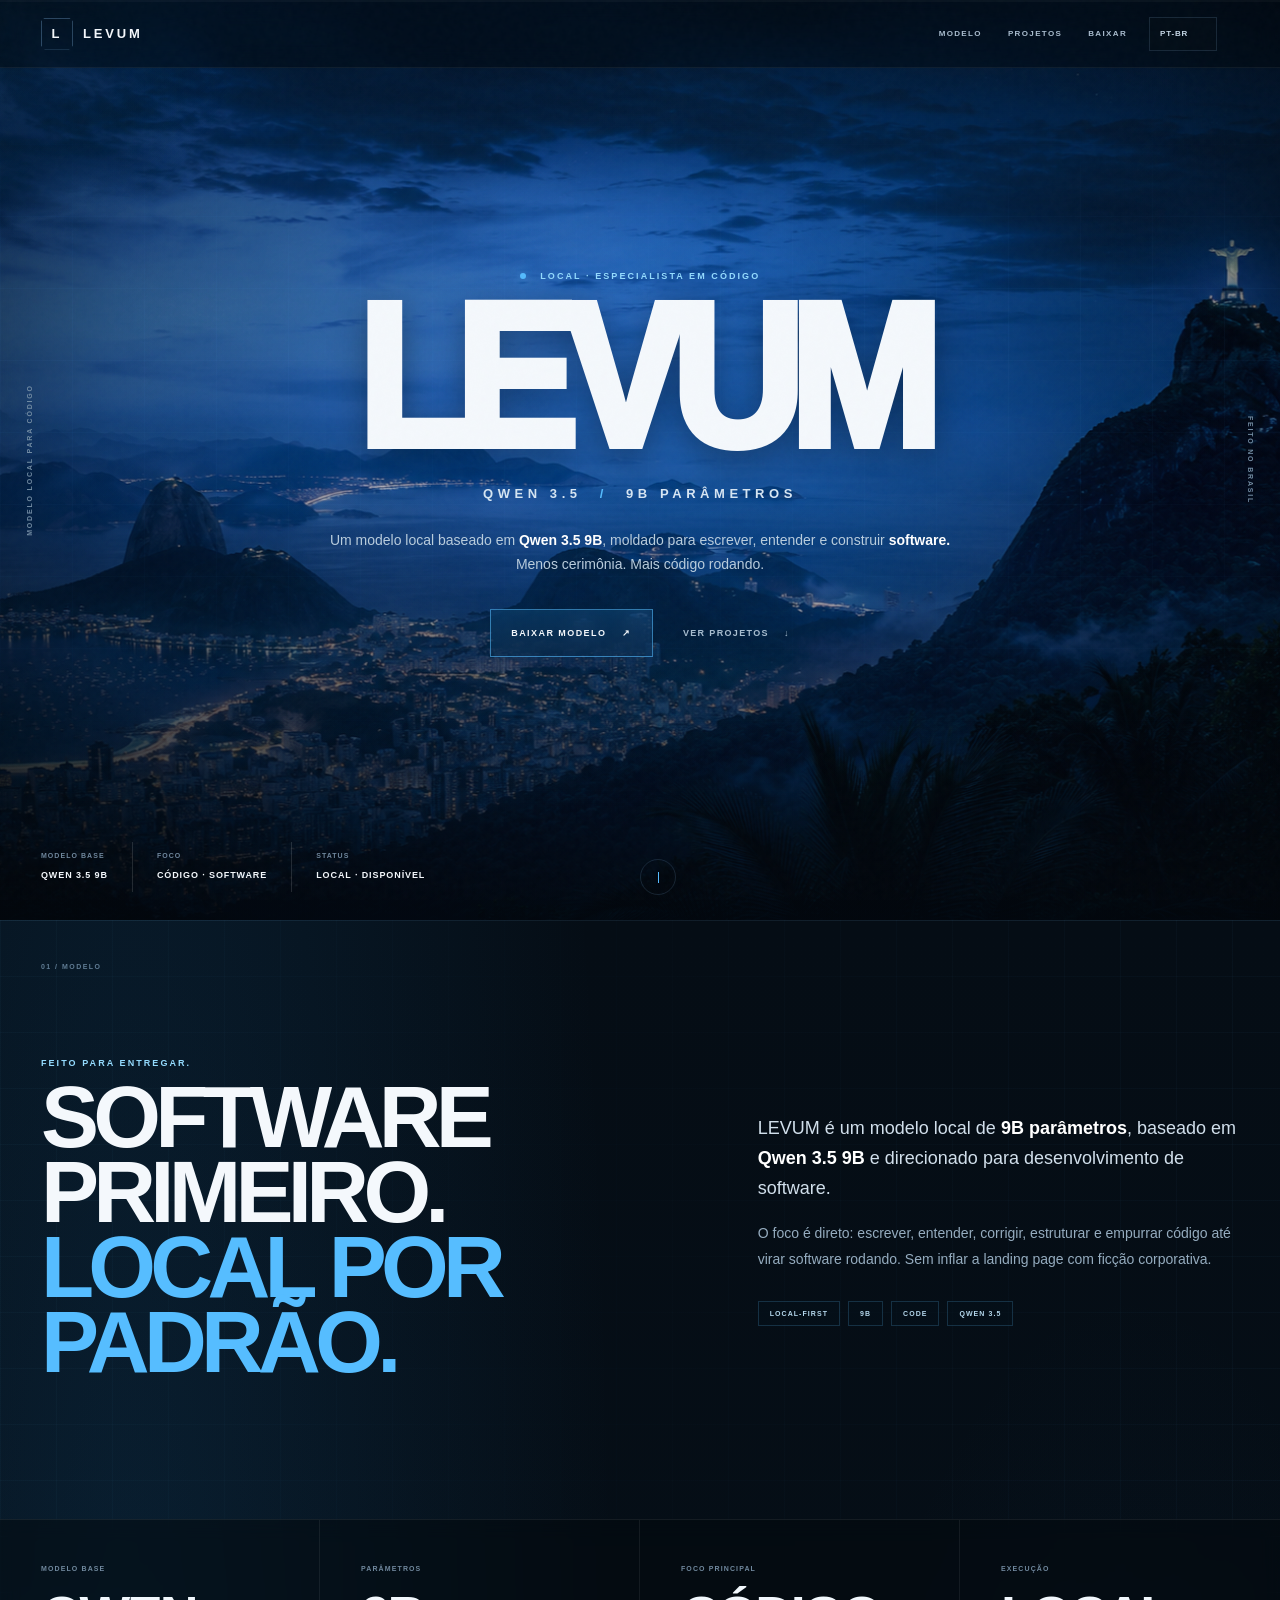
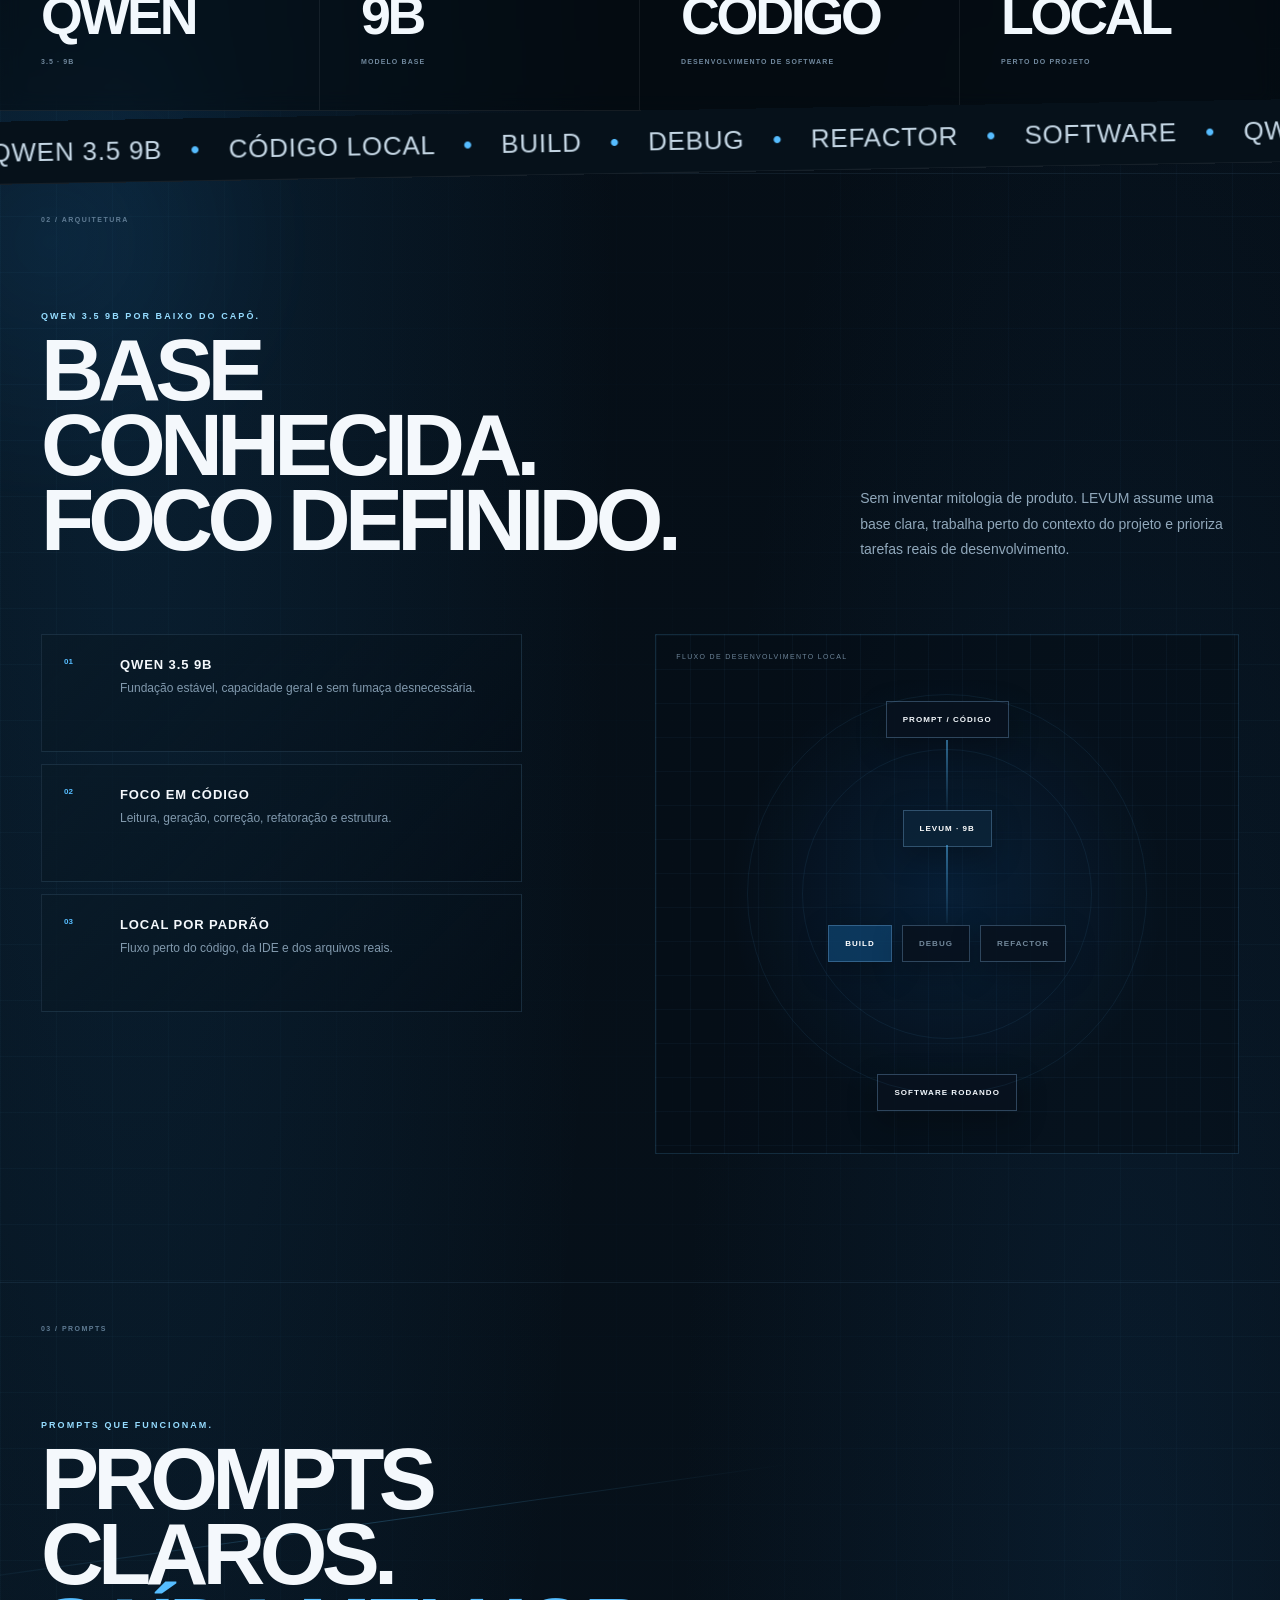
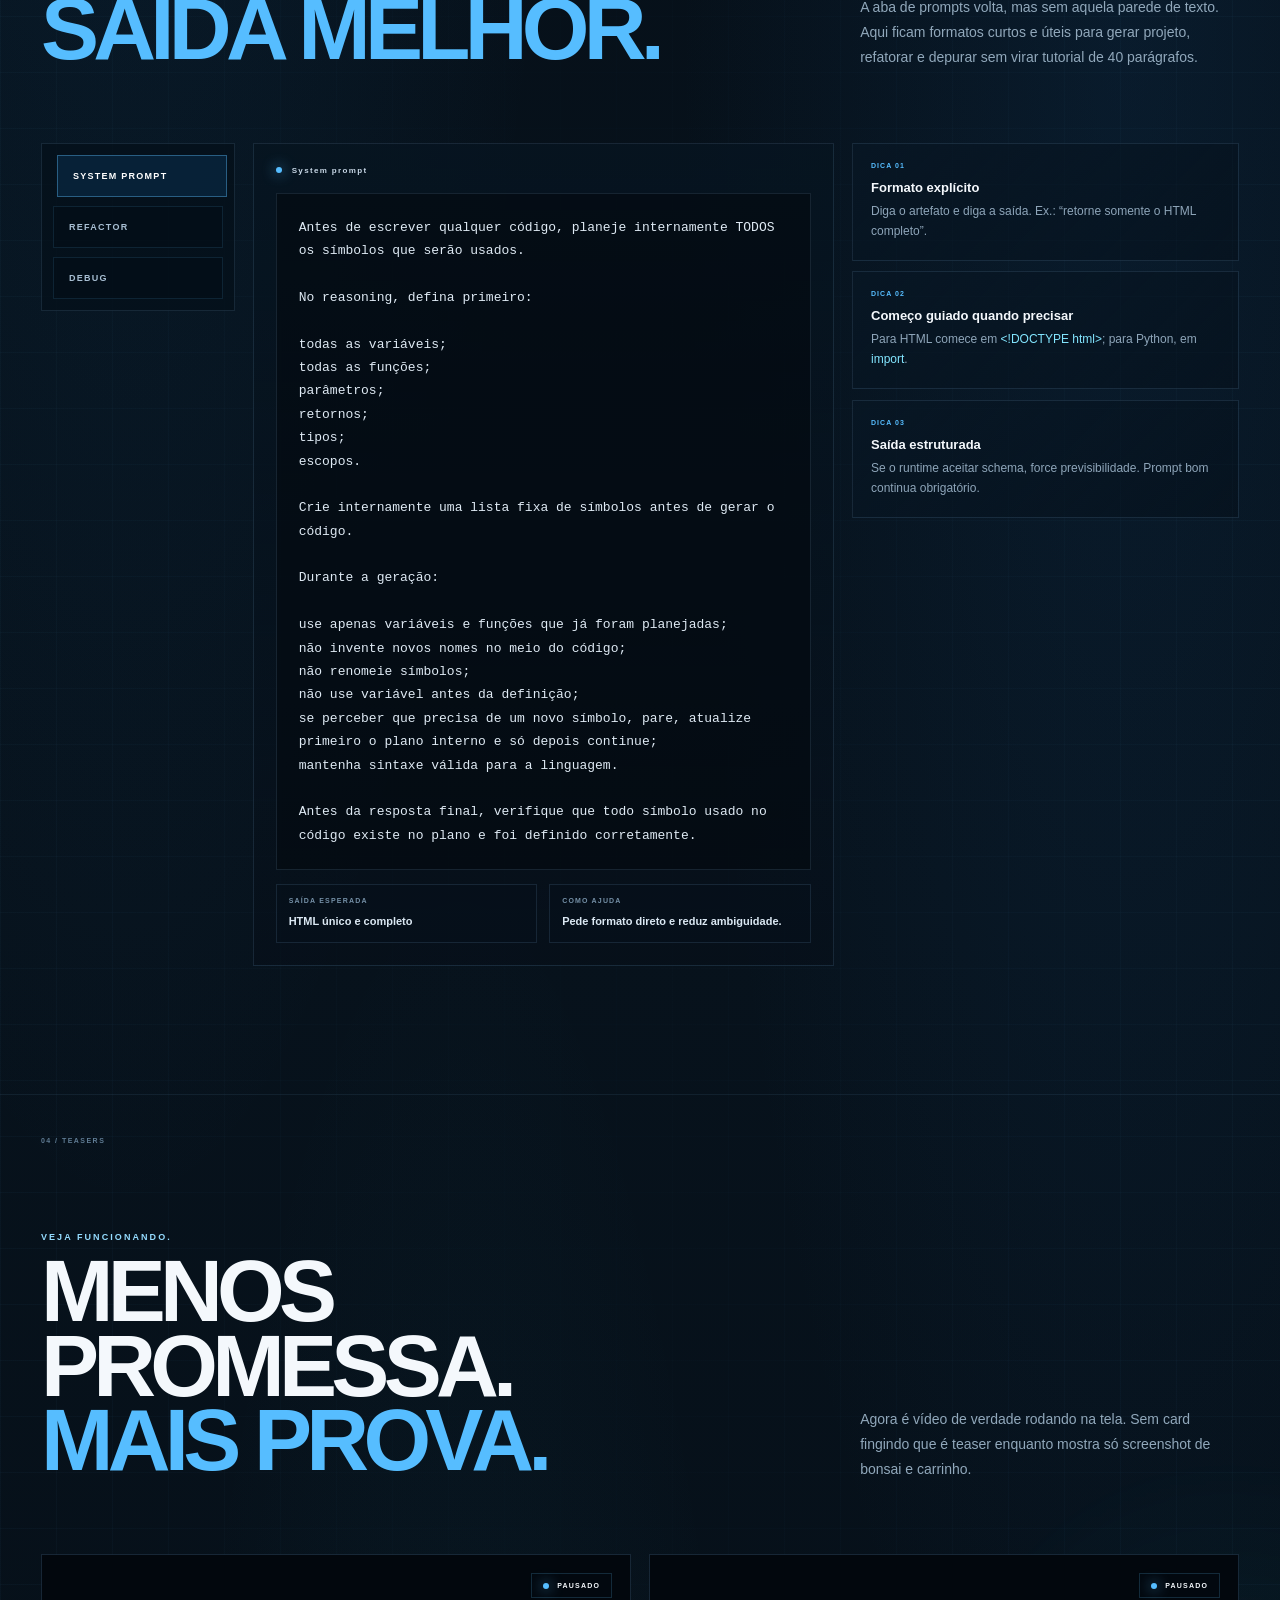
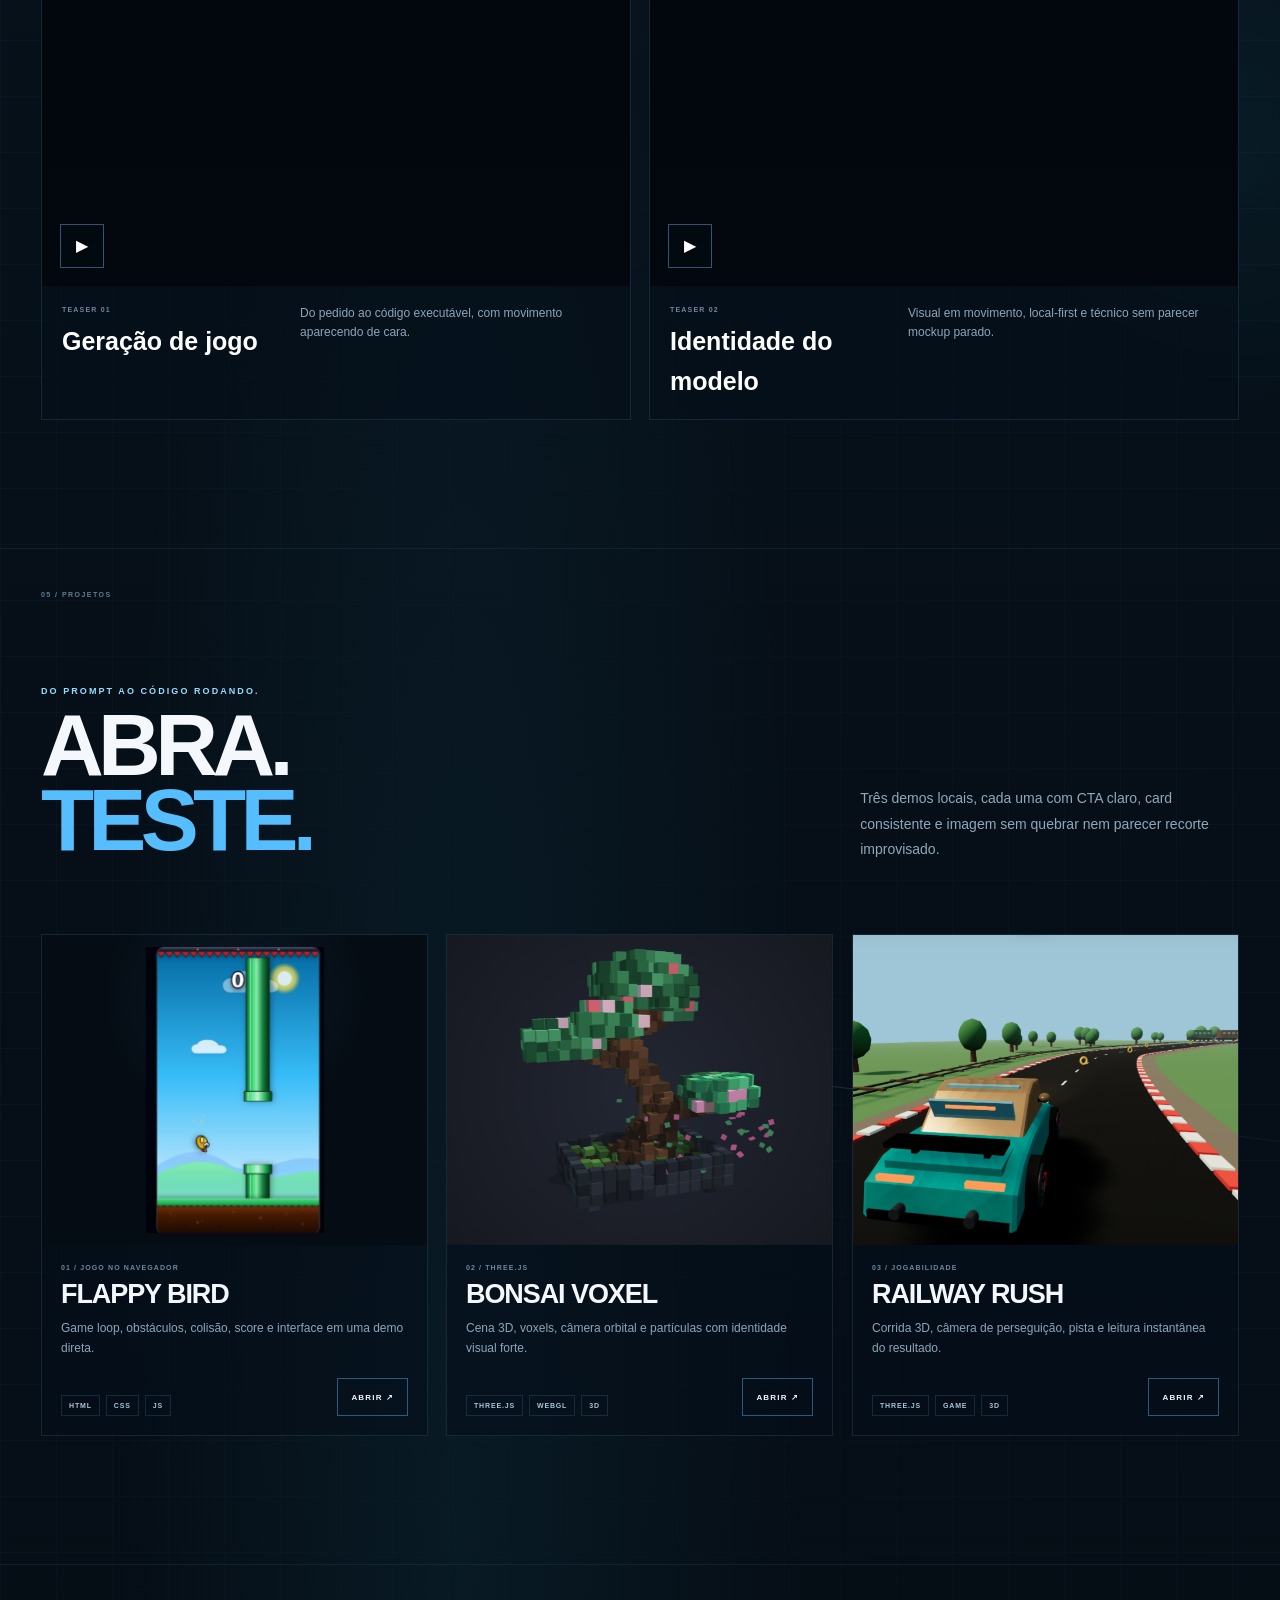
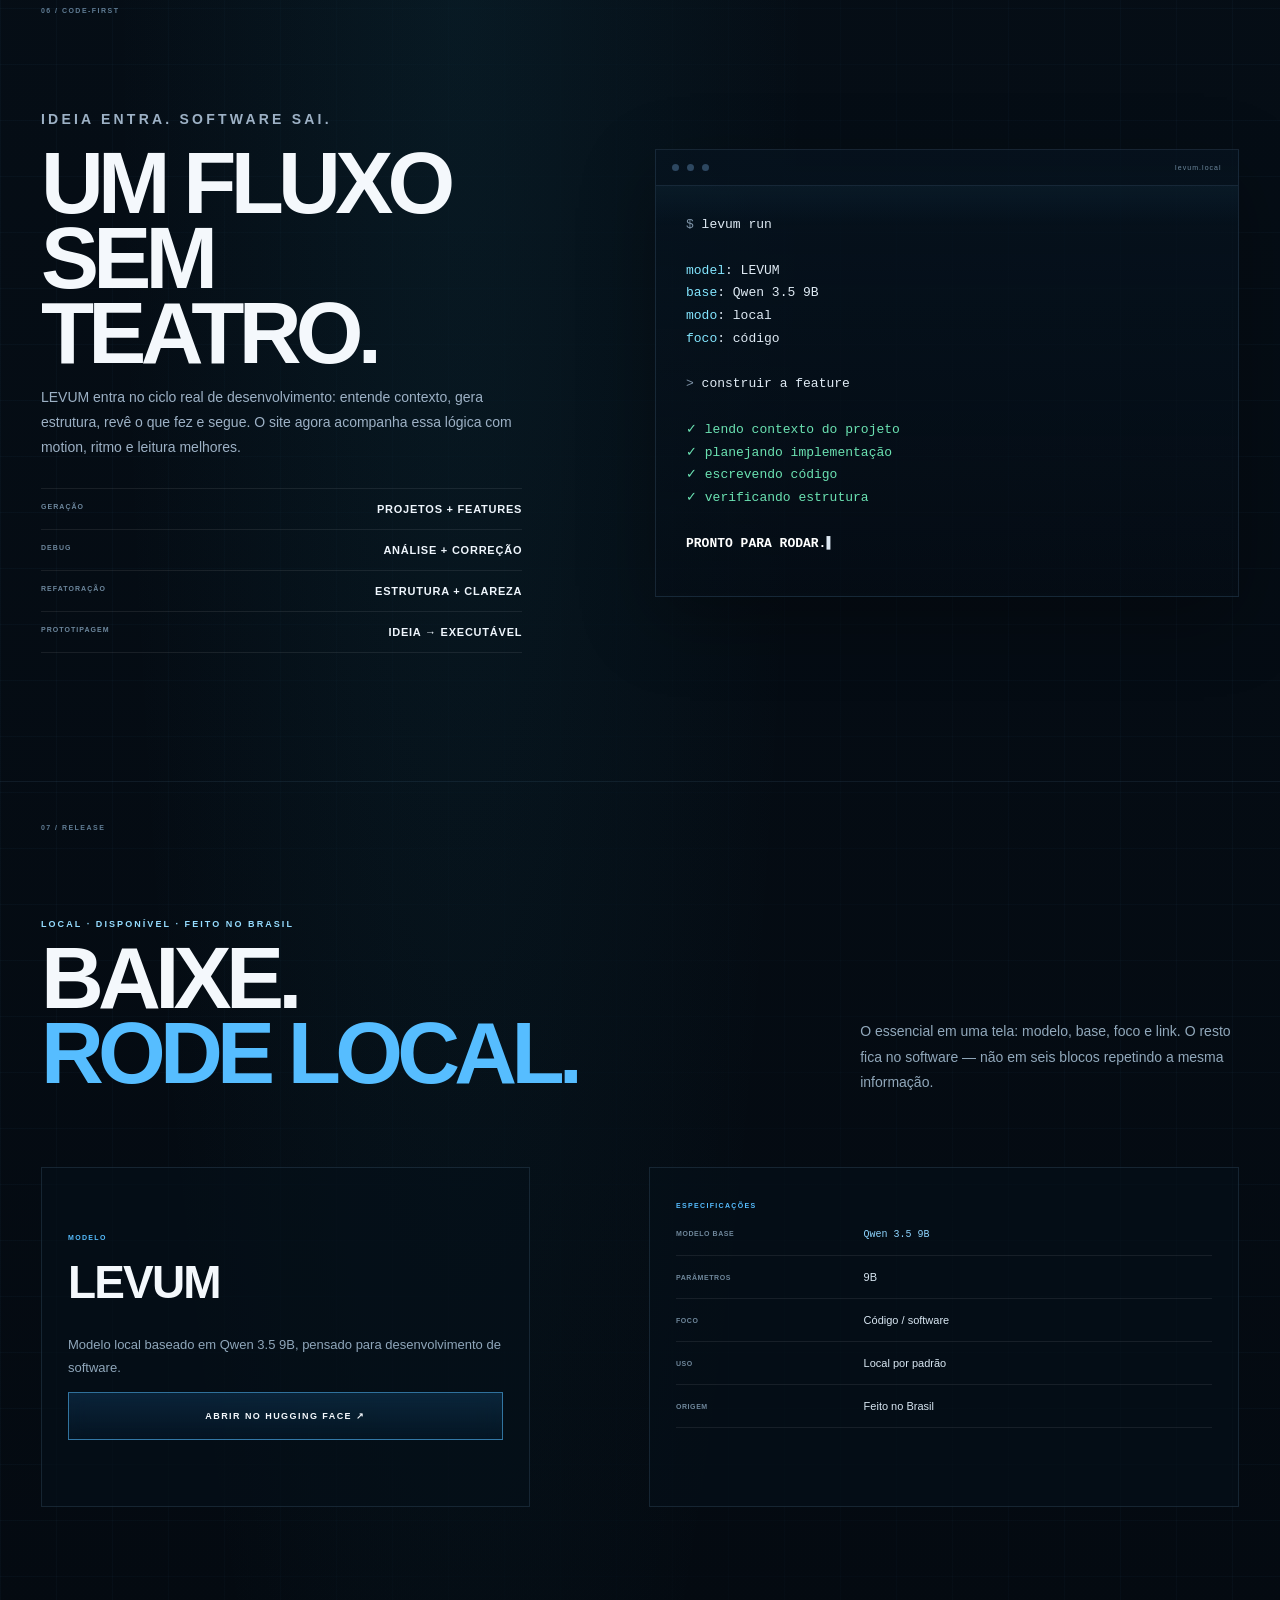
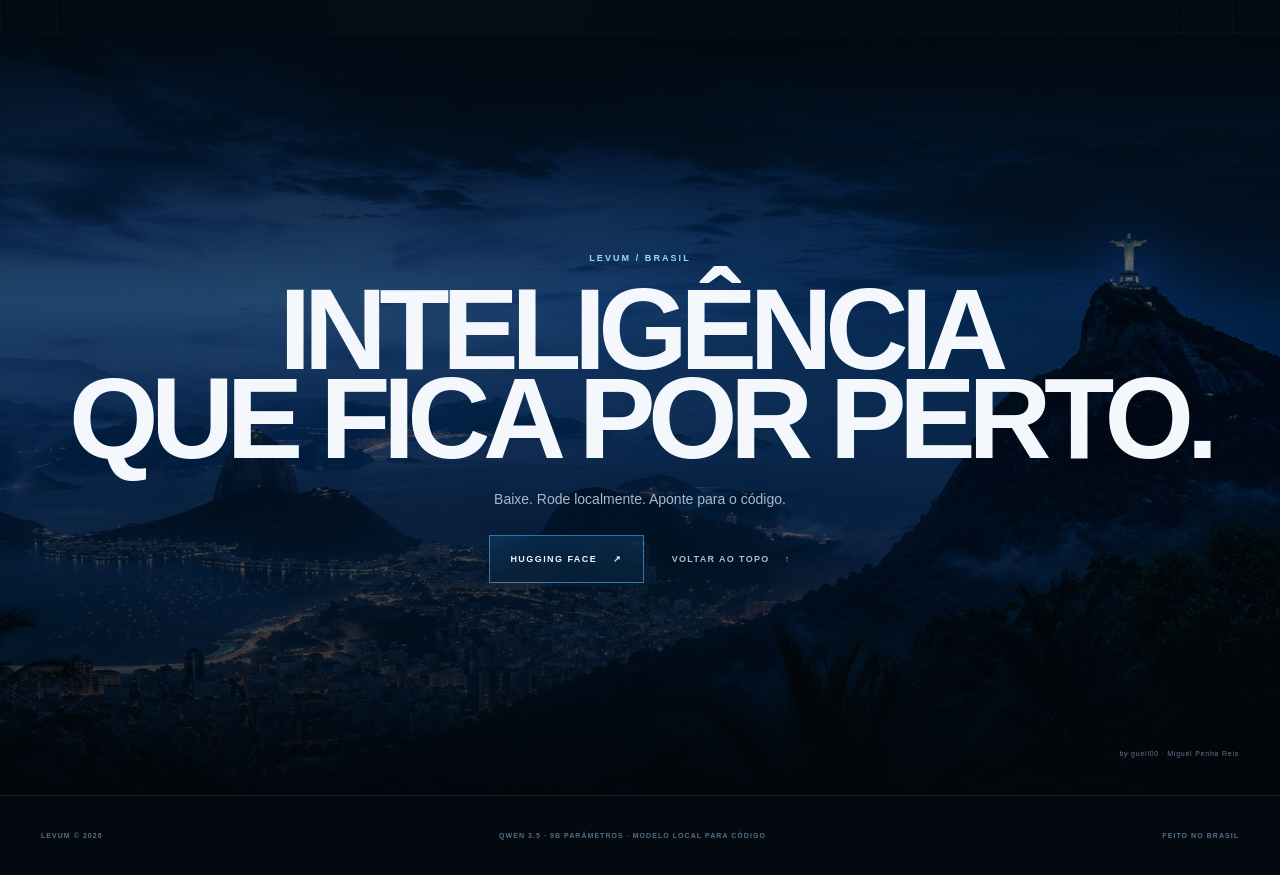
==== commit 33abcc75: "link certo e system prompt" ====
--- a/index.html
+++ b/index.html
@@ -6,7 +6,7 @@
 <meta name="description" content="LEVUM — modelo local de 9B parâmetros baseado em Qwen 3.5 9B, focado em código e construção de software.">
 <meta name="theme-color" content="#050b14">
 <title>LEVUM — Local por padrão. Code specialist.</title>
-<link rel="stylesheet" href="./velum-release-v6.css?v=12">
+<link rel="stylesheet" href="./velum-release-v6.css?v=11">
 </head>
 <body>
 <div class="scroll-progress" aria-hidden="true"><span></span></div>
@@ -18,7 +18,6 @@
   <a class="brand" href="#top" aria-label="LEVUM início"><span class="brand-mark">L</span><span>LEVUM</span></a>
   <nav class="nav" aria-label="Navegação principal">
     <a href="#modelo">MODELO</a>
-    <a href="#quantizacao">QUANTIZAÇÕES</a>
     <a href="#projetos">PROJETOS</a>
     <a href="#download">BAIXAR</a>
   </nav>
@@ -43,7 +42,7 @@
       <p class="hero-kicker" id="hero-kicker">QWEN 3.5 <span>/</span> 9B PARÂMETROS</p>
       <p class="hero-description" id="hero-description">Um modelo local baseado em <strong>Qwen 3.5 9B</strong>, moldado para escrever, entender e construir <strong>software.</strong><br>Menos cerimônia. Mais código rodando.</p>
       <div class="hero-actions">
-        <a class="button button-primary" href="https://huggingface.co/guell00/LEVUM" target="_blank" rel="noreferrer">BAIXAR MODELO <span>↗</span></a>
+        <a class="button button-primary" href="https://huggingface.co/guell00/VELUM-Coder" target="_blank" rel="noreferrer">BAIXAR MODELO <span>↗</span></a>
         <a class="text-link" href="#projetos">VER PROJETOS <span>↓</span></a>
       </div>
     </div>
@@ -145,7 +144,7 @@
 
       <div class="prompts-layout">
         <div class="prompt-tabs reveal" data-tilt>
-          <button class="prompt-tab is-active" type="button" data-prompt="project">Projeto completo</button>
+          <button class="prompt-tab is-active" type="button" data-prompt="project">System Prompt</button>
           <button class="prompt-tab" type="button" data-prompt="refactor">Refactor</button>
           <button class="prompt-tab" type="button" data-prompt="debug">Debug</button>
         </div>
@@ -153,10 +152,31 @@
         <div class="prompt-panel reveal delay-1">
           <div class="prompt-meta">
             <span class="live-dot"></span>
-            <span id="prompt-type-label">PROMPT DE PROJETO</span>
-          </div>
-          <pre id="prompt-code">Crie um dashboard financeiro interativo em um único HTML.
-Retorne somente o HTML completo.</pre>
+            <span id="prompt-type-label">System prompt</span>
+          </div>
+          <pre id="prompt-code">Antes de escrever qualquer código, planeje internamente TODOS os símbolos que serão usados.
+
+No reasoning, defina primeiro:
+
+todas as variáveis;
+todas as funções;
+parâmetros;
+retornos;
+tipos;
+escopos.
+
+Crie internamente uma lista fixa de símbolos antes de gerar o código.
+
+Durante a geração:
+
+use apenas variáveis e funções que já foram planejadas;
+não invente novos nomes no meio do código;
+não renomeie símbolos;
+não use variável antes da definição;
+se perceber que precisa de um novo símbolo, pare, atualize primeiro o plano interno e só depois continue;
+mantenha sintaxe válida para a linguagem.
+
+Antes da resposta final, verifique que todo símbolo usado no código existe no plano e foi definido corretamente.</pre>
           <div class="prompt-notes">
             <div>
               <span>SAÍDA ESPERADA</span>
@@ -324,78 +344,8 @@
       </div>
     </section>
 
-
-    <section class="section quant-section" id="quantizacao">
-      <div class="section-label">07 / QUANTIZAÇÕES</div>
-      <div class="section-top quant-top reveal">
-        <div>
-          <p class="eyebrow">MENOS PESO. MAIS POSSIBILIDADES.</p>
-          <h2>O melhor modelo<br><em>é o que roda.</em></h2>
-        </div>
-        <p>Quantização não é uma competição para ver quem usa mais bits. É encontrar o ponto certo entre memória, velocidade e qualidade para o seu hardware.</p>
-      </div>
-
-      <div class="quant-manifesto reveal">
-        <span class="quant-index">Q1 → Q8</span>
-        <p><strong>Q1 não é perfeito.</strong> Mas também não é lixo. Quando cada gigabyte importa, otimização é tudo. Suba a precisão quando puder. Comprima quando precisar. O LEVUM foi empacotado para os dois mundos.</p>
-        <div class="quant-signal" aria-hidden="true"><i></i><i></i><i></i><i></i><i></i><i></i><i></i><i></i></div>
-      </div>
-
-      <div class="quant-grid">
-        <article class="quant-tier quant-tier-hero reveal" data-tilt>
-          <div class="quant-tier-head"><span>FIDELIDADE</span><b>01</b></div>
-          <h3>Q8_0</h3>
-          <p>Para quem prefere preservar mais qualidade e tem memória para isso. A versão grande, simples e direta.</p>
-          <div class="quant-chip-row"><span>Q8_0</span><em>SEM IMATRIX</em></div>
-        </article>
-
-        <article class="quant-tier reveal delay-1" data-tilt>
-          <div class="quant-tier-head"><span>EQUILÍBRIO</span><b>02</b></div>
-          <h3>Q4 / IQ4</h3>
-          <p>O território do equilíbrio: compressão forte sem transformar o modelo em uma lembrança distante de si mesmo.</p>
-          <div class="quant-chip-row">
-            <span>Q4_K_M</span><span>Q4_K_S</span><span>IQ4_XS</span><span>IQ4_NL</span><span>Q4_1</span><span>Q4_0</span>
-          </div>
-          <em class="imatrix-badge">IMATRIX</em>
-        </article>
-
-        <article class="quant-tier reveal delay-1" data-tilt>
-          <div class="quant-tier-head"><span>COMPACTO</span><b>03</b></div>
-          <h3>Q3 / IQ3</h3>
-          <p>Quando VRAM e RAM começam a mandar na conversa. Mais compacto, ainda útil, e com várias opções para ajustar o compromisso.</p>
-          <div class="quant-chip-row">
-            <span>Q3_K_L</span><span>Q3_K_M</span><span>Q3_K_S</span><span>IQ3_M</span><span>IQ3_S</span><span>IQ3_XS</span><span>IQ3_XXS</span>
-          </div>
-          <em class="imatrix-badge">IMATRIX</em>
-        </article>
-
-        <article class="quant-tier reveal delay-2" data-tilt>
-          <div class="quant-tier-head"><span>ULTRACOMPACTO</span><b>04</b></div>
-          <h3>Q2 / IQ2</h3>
-          <p>Feito para caber onde versões maiores simplesmente não entram. Menos margem, muito mais liberdade de hardware.</p>
-          <div class="quant-chip-row">
-            <span>Q2_K</span><span>Q2_K_S</span><span>IQ2_M</span><span>IQ2_S</span><span>IQ2_XS</span><span>IQ2_XXS</span><span>Q2_0</span><span>TQ2_0</span>
-          </div>
-          <em class="imatrix-badge">IMATRIX</em>
-        </article>
-
-        <article class="quant-tier quant-tier-wide reveal delay-2" data-tilt>
-          <div class="quant-tier-head"><span>MÍNIMO VIÁVEL. MÁXIMA OUSADIA.</span><b>05</b></div>
-          <h3>IQ1_M</h3>
-          <p>É a opção extrema. Não existe almoço grátis, só engenharia tentando fazer caber nove bilhões de parâmetros em lugares cada vez menores.</p>
-          <div class="quant-chip-row"><span>IQ1_M</span><span>EMBEDDING Q8_0</span><span>OUTPUT Q8_0</span></div>
-          <em class="imatrix-badge">IMATRIX</em>
-        </article>
-      </div>
-
-      <div class="quant-footnote reveal">
-        <span>ESCOLHA PELO SEU HARDWARE</span>
-        <p>Mais bits normalmente preservam mais fidelidade; menos bits reduzem memória e tamanho. A melhor variante depende do seu runtime, contexto e limite de hardware.</p>
-      </div>
-    </section>
-
     <section class="section roadmap release-section" id="download">
-      <div class="section-label">08 / RELEASE</div>
+      <div class="section-label">07 / RELEASE</div>
       <div class="section-top reveal">
         <div>
           <p class="eyebrow">LOCAL · DISPONÍVEL · FEITO NO BRASIL</p>
@@ -409,7 +359,7 @@
           <span class="release-kicker">MODELO</span>
           <h3>LEVUM</h3>
           <p>Modelo local baseado em Qwen 3.5 9B, pensado para desenvolvimento de software.</p>
-          <a class="button button-primary" href="https://huggingface.co/guell00/LEVUM" target="_blank" rel="noreferrer">ABRIR NO HUGGING FACE ↗</a>
+          <a class="button button-primary" href="https://huggingface.co/guell00/VELUM-Coder" target="_blank" rel="noreferrer">ABRIR NO HUGGING FACE ↗</a>
         </div>
         <div class="release-card reveal delay-1" data-tilt>
           <span class="release-kicker">ESPECIFICAÇÕES</span>
@@ -432,7 +382,7 @@
       <h2 id="final-title">Inteligência<br>que fica por perto.</h2>
       <p id="final-description">Baixe. Rode localmente. Aponte para o código.</p>
       <div class="final-actions">
-        <a class="button button-primary" href="https://huggingface.co/guell00/LEVUM" target="_blank" rel="noreferrer">HUGGING FACE <span>↗</span></a>
+        <a class="button button-primary" href="https://huggingface.co/guell00/VELUM-Coder" target="_blank" rel="noreferrer">HUGGING FACE <span>↗</span></a>
         <a class="text-link" href="#top">VOLTAR AO TOPO <span>↑</span></a>
       </div>
     </div>
@@ -446,6 +396,6 @@
   <span>FEITO NO BRASIL</span>
 </footer>
 
-<script src="./velum-release-v6.js?v=12"></script>
+<script src="./velum-release-v6.js?v=11"></script>
 </body>
 </html>
--- a/velum-release-v6.css
+++ b/velum-release-v6.css
@@ -2,7 +2,7 @@
   --bg:#03070c;--bg2:#06111b;--panel:#07131e;--panel2:#091925;
   --line:rgba(148,204,255,.14);--line2:rgba(148,204,255,.28);
   --text:#f4f8fc;--muted:#8fa7bb;--blue:#56bdff;--cyan:#83e6ff;--green:#6be2b2;
-  --pad:clamp(24px,3.2vw,64px);--content-pad:clamp(32px,10vw,190px);--header:68px;
+  --pad:clamp(24px,3.2vw,64px);--header:68px;
 }
 *{box-sizing:border-box}html{scroll-behavior:smooth;background:var(--bg)}
 body{margin:0;background:var(--bg);color:var(--text);font-family:"Arial Narrow","Aptos Narrow","Segoe UI",Arial,sans-serif;overflow-x:hidden}
@@ -12,7 +12,7 @@
 .noise{position:fixed;inset:0;z-index:120;pointer-events:none;opacity:.025;background-image:url("data:image/svg+xml,%3Csvg viewBox='0 0 160 160' xmlns='http://www.w3.org/2000/svg'%3E%3Cfilter id='n'%3E%3CfeTurbulence type='fractalNoise' baseFrequency='.82' numOctaves='3' stitchTiles='stitchTiles'/%3E%3C/filter%3E%3Crect width='100%25' height='100%25' filter='url(%23n)' opacity='.8'/%3E%3C/svg%3E")}
 .cursor-glow{position:fixed;width:520px;height:520px;border-radius:50%;background:radial-gradient(circle,rgba(45,159,255,.085),transparent 68%);pointer-events:none;z-index:3;transform:translate(-50%,-50%)}
 .scroll-progress{position:fixed;z-index:130;top:0;left:0;width:100%;height:2px;background:rgba(255,255,255,.03)}.scroll-progress span{display:block;width:100%;height:100%;background:linear-gradient(90deg,var(--blue),var(--cyan));transform:scaleX(var(--scroll-progress,0));transform-origin:left;box-shadow:0 0 18px rgba(86,189,255,.65)}
-.site-header{position:fixed;z-index:100;top:0;left:0;width:100%;height:var(--header);padding:0 var(--content-pad);display:grid;grid-template-columns:auto 1fr auto auto;gap:22px;align-items:center;border-bottom:1px solid rgba(255,255,255,.055);background:rgba(2,8,13,.44);backdrop-filter:blur(12px);transition:background .25s ease,transform .35s ease}.site-header.scrolled{background:rgba(2,8,13,.84)}
+.site-header{position:fixed;z-index:100;top:0;left:0;width:100%;height:var(--header);padding:0 var(--pad);display:grid;grid-template-columns:auto 1fr auto auto;gap:22px;align-items:center;border-bottom:1px solid rgba(255,255,255,.055);background:rgba(2,8,13,.44);backdrop-filter:blur(12px);transition:background .25s ease,transform .35s ease}.site-header.scrolled{background:rgba(2,8,13,.84)}
 .brand{display:flex;align-items:center;gap:10px;font-size:13px;font-weight:900;letter-spacing:.22em}.brand-mark{display:grid;place-items:center;width:32px;height:32px;border:1px solid var(--line2);font-size:13px;clip-path:polygon(12% 0,88% 0,100% 12%,100% 88%,88% 100%,12% 100%,0 88%,0 12%)}
 .nav{display:flex;justify-content:flex-end;gap:26px}.nav a,.header-cta{font-size:8px;font-weight:900;letter-spacing:.17em;color:#a9bdcf;transition:color .2s}.nav a:hover,.text-link:hover{color:#fff}.header-cta{display:none}
 .language-switcher select{appearance:none;height:34px;min-width:68px;padding:0 10px;border:1px solid var(--line);background:rgba(5,15,24,.72);color:#c6d8e7;font-size:8px;font-weight:900;letter-spacing:.1em;outline:none}.menu-button{display:none;width:38px;height:38px;border:1px solid var(--line);background:transparent;color:#fff;place-content:center;gap:5px}.menu-button span{display:block;width:16px;height:1px;background:#fff}
@@ -23,9 +23,9 @@
 /* Miolo: propositalmente SEM foto. Usa espaço horizontal e movimento, não um retângulo central perdido. */
 .middle-shell{position:relative;isolation:isolate;background:#040a11;overflow:hidden}.middle-shell:before{content:"";position:absolute;inset:0;z-index:-4;background:radial-gradient(ellipse at 10% 12%,rgba(31,128,201,.15),transparent 30%),radial-gradient(ellipse at 88% 32%,rgba(23,84,141,.16),transparent 28%),radial-gradient(ellipse at 36% 76%,rgba(45,191,225,.07),transparent 30%),linear-gradient(180deg,#050d15,#07121c 45%,#040a11)}.middle-shell:after{content:"";position:absolute;inset:0;z-index:-3;background-image:linear-gradient(rgba(111,187,246,.035) 1px,transparent 1px),linear-gradient(90deg,rgba(111,187,246,.035) 1px,transparent 1px);background-size:56px 56px;mask-image:linear-gradient(90deg,#000,rgba(0,0,0,.25) 42%,#000)}
 .middle-ambient{position:absolute;inset:0;z-index:-2;pointer-events:none;overflow:hidden}.ambient-orb{position:absolute;border-radius:50%;filter:blur(2px);opacity:.45}.orb-one{width:44vw;height:44vw;left:-18vw;top:9%;background:radial-gradient(circle,rgba(41,142,222,.2),transparent 67%);animation:driftA 16s ease-in-out infinite alternate}.orb-two{width:50vw;height:50vw;right:-21vw;top:52%;background:radial-gradient(circle,rgba(43,217,230,.12),transparent 66%);animation:driftB 20s ease-in-out infinite alternate}.ambient-line{position:absolute;height:1px;width:70vw;background:linear-gradient(90deg,transparent,rgba(90,196,255,.23),transparent);transform-origin:center}.line-one{left:-8vw;top:31%;transform:rotate(-8deg);animation:beam 10s ease-in-out infinite alternate}.line-two{right:-9vw;top:70%;transform:rotate(7deg);animation:beam 13s ease-in-out infinite alternate-reverse}@keyframes driftA{to{transform:translate(14vw,8vh) scale(1.12)}}@keyframes driftB{to{transform:translate(-12vw,-10vh) scale(.92)}}@keyframes beam{to{opacity:.25;transform:translateY(70px) rotate(-2deg)}}
-.section{position:relative;width:100%;margin:0;padding:clamp(115px,10vw,175px) var(--content-pad);border-top:1px solid rgba(140,200,245,.08);overflow:clip}.section-label{position:absolute;left:var(--content-pad);top:48px;font-size:7px;font-weight:900;letter-spacing:.21em;color:#607c94}.section h2,.final-copy h2{font-family:"Arial Black",Arial,sans-serif;font-size:clamp(54px,6.8vw,122px);line-height:.86;letter-spacing:-.066em;margin:12px 0;text-transform:uppercase}.section h2 em{font-style:normal;color:var(--blue)}
+.section{position:relative;width:100%;margin:0;padding:clamp(105px,10vw,170px) var(--pad);border-top:1px solid rgba(140,200,245,.08);overflow:clip}.section-label{position:absolute;left:var(--pad);top:42px;font-size:7px;font-weight:900;letter-spacing:.21em;color:#607c94}.section h2,.final-copy h2{font-family:"Arial Black",Arial,sans-serif;font-size:clamp(54px,6.8vw,122px);line-height:.86;letter-spacing:-.066em;margin:12px 0;text-transform:uppercase}.section h2 em{font-style:normal;color:var(--blue)}
 .intro-grid,.architecture-layout,.code-grid{display:grid;grid-template-columns:repeat(12,minmax(0,1fr));gap:clamp(20px,2.4vw,44px);align-items:center}.section-heading{grid-column:1/span 6}.intro-copy{grid-column:8/span 5;max-width:none}.intro-copy .lead{font-size:clamp(18px,1.35vw,24px);line-height:1.65;color:#d1dfeb;margin:0 0 18px}.intro-copy p{font-size:14px;line-height:1.85;color:#95acbf}.intro-copy strong{color:#fff}.pill-row{display:flex;flex-wrap:wrap;gap:8px;margin-top:28px}.pill-row span{border:1px solid rgba(95,195,255,.19);background:rgba(4,17,27,.5);padding:8px 11px;font-size:7px;font-weight:900;letter-spacing:.15em;color:#b4d7ec}
-.stats-strip{width:100%;display:grid;padding-left:var(--content-pad);padding-right:var(--content-pad);grid-template-columns:repeat(4,1fr);border-top:1px solid rgba(255,255,255,.07);border-bottom:1px solid rgba(255,255,255,.07);background:rgba(2,8,13,.5);backdrop-filter:blur(10px)}.stat-card{min-height:190px;padding:34px clamp(18px,2vw,34px);border-right:1px solid rgba(255,255,255,.07);display:flex;flex-direction:column;justify-content:center;transition:background .25s}.stat-card:last-child{border-right:0}.stat-card:hover{background:rgba(11,34,52,.45)}.stat-card span,.stat-card small{display:block;font-size:7px;letter-spacing:.16em;color:#71899e;font-weight:900;text-transform:uppercase}.stat-card strong{display:block;font-family:"Arial Black",Arial,sans-serif;font-size:clamp(38px,4.2vw,74px);letter-spacing:-.06em;margin:12px 0;color:#f2f8fd}
+.stats-strip{width:100%;display:grid;grid-template-columns:repeat(4,1fr);border-top:1px solid rgba(255,255,255,.07);border-bottom:1px solid rgba(255,255,255,.07);background:rgba(2,8,13,.5);backdrop-filter:blur(10px)}.stat-card{min-height:190px;padding:30px var(--pad);border-right:1px solid rgba(255,255,255,.07);display:flex;flex-direction:column;justify-content:center;transition:background .25s}.stat-card:last-child{border-right:0}.stat-card:hover{background:rgba(11,34,52,.45)}.stat-card span,.stat-card small{display:block;font-size:7px;letter-spacing:.16em;color:#71899e;font-weight:900;text-transform:uppercase}.stat-card strong{display:block;font-family:"Arial Black",Arial,sans-serif;font-size:clamp(38px,4.2vw,74px);letter-spacing:-.06em;margin:12px 0;color:#f2f8fd}
 .kinetic-strip{position:relative;width:100%;overflow:hidden;border-bottom:1px solid rgba(255,255,255,.065);background:#06111a;padding:16px 0;transform:rotate(-1deg) scale(1.015);z-index:2}.kinetic-track{width:max-content;font-family:"Arial Black",Arial,sans-serif;font-size:clamp(18px,2vw,34px);letter-spacing:.03em;color:#c5d7e5;white-space:nowrap;animation:marquee 22s linear infinite}.kinetic-track i{font-style:normal;color:var(--blue);padding:0 20px}@keyframes marquee{to{transform:translateX(-50%)}}
 .section-top{display:grid;grid-template-columns:repeat(12,minmax(0,1fr));gap:clamp(20px,2.4vw,44px);align-items:end;margin-bottom:clamp(44px,5vw,82px)}.section-top>div{grid-column:1/span 7}.section-top>p{grid-column:9/span 4;max-width:none;margin:0 0 8px;color:#91a8bb;font-size:14px;line-height:1.8}.architecture-layout{align-items:start}.architecture-cards{grid-column:1/span 5;display:grid;gap:12px}.architecture-cards article{display:grid;grid-template-columns:40px 1fr;gap:16px;min-height:118px;padding:22px;border:1px solid rgba(145,202,255,.12);background:linear-gradient(135deg,rgba(9,26,39,.78),rgba(4,13,22,.5));transition:transform .25s,border-color .25s}.architecture-cards article>span{font-size:8px;font-weight:900;color:var(--blue)}.architecture-cards strong{display:block;font-size:13px;text-transform:uppercase;letter-spacing:.07em;margin-bottom:7px}.architecture-cards p{margin:0;color:#8199ad;font-size:12px;line-height:1.6}.arch-visual{grid-column:7/span 6;position:relative;min-height:520px;border:1px solid rgba(95,195,255,.16);background:radial-gradient(circle at center,rgba(22,125,232,.13),transparent 56%),linear-gradient(rgba(95,195,255,.04) 1px,transparent 1px),linear-gradient(90deg,rgba(95,195,255,.04) 1px,transparent 1px),rgba(4,13,22,.56);background-size:auto,34px 34px,34px 34px;overflow:hidden;display:grid;place-items:center}.arch-caption{position:absolute;top:18px;left:20px;font-size:7px;letter-spacing:.19em;color:#6d8498}.node{position:absolute;border:1px solid var(--line2);background:rgba(7,18,30,.88);padding:13px 16px;font-size:8px;font-weight:900;letter-spacing:.13em;box-shadow:0 10px 30px rgba(0,0,0,.25)}.node.input{top:66px}.node.router{top:175px;color:#fff;background:rgba(11,35,56,.9)}.experts{position:absolute;top:290px;display:flex;gap:10px}.node.expert{position:static;color:#72889b}.node.expert.active{color:#fff;background:rgba(14,64,107,.78)}.node.output{bottom:42px}.flow-line{position:absolute;left:50%;width:1px;background:linear-gradient(var(--blue),rgba(95,195,255,.1));transform:translateX(-50%)}.l1{top:105px;height:70px}.l2{top:210px;height:78px}.arch-orbit{position:absolute;border:1px solid rgba(95,195,255,.08);border-radius:50%;animation:orbit 12s linear infinite}.orbit-a{width:290px;height:290px}.orbit-b{width:400px;height:400px;animation-duration:20s;animation-direction:reverse}@keyframes orbit{to{transform:rotate(360deg)}}
 .prompts-layout{display:grid;grid-template-columns:2fr 6fr 4fr;gap:18px;align-items:start}.prompt-tabs{display:grid;gap:9px;padding:11px;border:1px solid rgba(145,202,255,.12);background:rgba(5,16,26,.72)}.prompt-tab{appearance:none;border:1px solid rgba(95,195,255,.12);background:rgba(4,13,22,.44);color:#a8bfd3;padding:15px;text-align:left;font-size:9px;font-weight:900;letter-spacing:.14em;text-transform:uppercase;cursor:pointer;transition:.2s}.prompt-tab:hover,.prompt-tab.is-active{background:rgba(10,42,69,.68);border-color:rgba(95,195,255,.38);color:#fff;transform:translateX(4px)}.prompt-panel{padding:22px;border:1px solid rgba(145,202,255,.12);background:linear-gradient(180deg,rgba(6,20,32,.88),rgba(6,14,24,.56));min-height:350px}.prompt-meta{display:flex;align-items:center;gap:10px;margin-bottom:18px;color:#c9d8e7;font-size:8px;font-weight:900;letter-spacing:.17em}.prompt-panel pre{margin:0;padding:22px;border:1px solid rgba(145,202,255,.12);background:rgba(3,10,17,.72);color:#dfeaf4;font:13px/1.8 ui-monospace,SFMono-Regular,Menlo,monospace;white-space:pre-wrap;min-height:190px}.prompt-notes{display:grid;grid-template-columns:repeat(2,1fr);gap:12px;margin-top:14px}.prompt-notes div{padding:12px;border:1px solid rgba(145,202,255,.12);background:rgba(6,16,26,.48)}.prompt-notes span{display:block;font-size:7px;font-weight:900;letter-spacing:.17em;color:#7590a7;margin-bottom:7px}.prompt-notes strong{font-size:11px;line-height:1.5;color:#dbe8f3}.prompt-tips{display:grid;gap:11px}.prompt-tips article{padding:18px;border:1px solid rgba(145,202,255,.12);background:linear-gradient(135deg,rgba(8,23,37,.72),rgba(4,13,22,.42));transition:.25s}.prompt-tips span{display:block;font-size:7px;font-weight:900;letter-spacing:.15em;color:var(--blue);margin-bottom:11px}.prompt-tips strong{display:block;font-size:13px;margin-bottom:7px}.prompt-tips p{margin:0;color:#8ea5b9;font-size:12px;line-height:1.65}.prompt-tips code{color:var(--cyan);font:inherit}
@@ -45,31 +45,5 @@
   @keyframes card-rise{from{translate:0 70px;opacity:.35}to{translate:0 0;opacity:1}}
 }
 @media(max-width:1050px){.site-header{grid-template-columns:auto 1fr auto;height:64px}.nav{position:absolute;left:18px;right:18px;top:64px;display:none;flex-direction:column;gap:0;background:rgba(3,10,17,.97);border:1px solid var(--line)}.nav.open{display:flex}.nav a{padding:17px;border-bottom:1px solid rgba(255,255,255,.06)}.menu-button{display:grid}.language-switcher{grid-column:auto}.section-heading{grid-column:1/span 7}.intro-copy{grid-column:8/span 5}.architecture-cards{grid-column:1/span 5}.arch-visual{grid-column:6/span 7}.prompts-layout{grid-template-columns:2fr 7fr}.prompt-tips{grid-column:1/-1;grid-template-columns:repeat(3,1fr)}.project-card{grid-column:span 6}.project-card:nth-child(3){transform:none}.release-primary{grid-column:1/span 6}.release-grid>.release-card:last-child{grid-column:7/span 6}}
-@media(max-width:760px){:root{--pad:20px;--content-pad:20px}.cursor-glow{display:none}.hero{height:auto;min-height:790px}.hero h1{font-size:clamp(78px,28vw,145px)}.hero-side-label,.hero-metrics{display:none}.scroll-indicator{bottom:18px}.section{padding:96px var(--pad)}.section h2{font-size:clamp(45px,15vw,74px)}.intro-grid,.architecture-layout,.code-grid,.section-top,.release-grid{display:block}.section-heading,.intro-copy,.architecture-cards,.arch-visual,.code-copy,.code-window,.section-top>div,.section-top>p,.release-primary,.release-grid>.release-card:last-child{width:100%}.intro-copy,.section-top>p,.arch-visual,.code-window,.release-grid>.release-card:last-child{margin-top:30px}.stats-strip{grid-template-columns:repeat(2,1fr)}.stat-card{min-height:145px;padding:22px 20px}.kinetic-strip{transform:none}.architecture-cards{margin-bottom:18px}.arch-visual{min-height:420px}.prompts-layout{grid-template-columns:1fr}.prompt-tips{grid-template-columns:1fr}.video-grid,.project-grid{display:block}.video-card,.project-card{margin-bottom:16px;transform:none!important}.project-media{height:250px}.prompt-notes{grid-template-columns:1fr}.final-cta{min-height:650px;padding:80px 20px}.final-copy h2{font-size:58px}.final-actions{flex-direction:column}.signature{left:20px;right:20px;text-align:center}footer{padding:25px 20px;flex-direction:column;text-align:center}}
+@media(max-width:760px){:root{--pad:20px}.cursor-glow{display:none}.hero{height:auto;min-height:790px}.hero h1{font-size:clamp(78px,28vw,145px)}.hero-side-label,.hero-metrics{display:none}.scroll-indicator{bottom:18px}.section{padding:96px var(--pad)}.section h2{font-size:clamp(45px,15vw,74px)}.intro-grid,.architecture-layout,.code-grid,.section-top,.release-grid{display:block}.section-heading,.intro-copy,.architecture-cards,.arch-visual,.code-copy,.code-window,.section-top>div,.section-top>p,.release-primary,.release-grid>.release-card:last-child{width:100%}.intro-copy,.section-top>p,.arch-visual,.code-window,.release-grid>.release-card:last-child{margin-top:30px}.stats-strip{grid-template-columns:repeat(2,1fr)}.stat-card{min-height:145px;padding:22px 20px}.kinetic-strip{transform:none}.architecture-cards{margin-bottom:18px}.arch-visual{min-height:420px}.prompts-layout{grid-template-columns:1fr}.prompt-tips{grid-template-columns:1fr}.video-grid,.project-grid{display:block}.video-card,.project-card{margin-bottom:16px;transform:none!important}.project-media{height:250px}.prompt-notes{grid-template-columns:1fr}.final-cta{min-height:650px;padding:80px 20px}.final-copy h2{font-size:58px}.final-actions{flex-direction:column}.signature{left:20px;right:20px;text-align:center}footer{padding:25px 20px;flex-direction:column;text-align:center}}
 @media(prefers-reduced-motion:reduce){html{scroll-behavior:auto}.reveal{opacity:1;transform:none;filter:none;transition:none}.arch-orbit,.pulse,.live-dot,.scroll-indicator span,.kinetic-track,.ambient-orb,.ambient-line,.code-window pre:after,.blink{animation:none!important}[data-tilt]{transform:none!important}.section-heading h2,.section-top h2,.arch-visual,.code-window,.project-card,.video-card{animation:none!important}}
-
-
-/* V12 — breathing room + quantization marketing */
-.section-top{row-gap:18px}.intro-grid,.architecture-layout,.code-grid,.section-top{column-gap:clamp(28px,3vw,58px)}
-.prompts-layout,.video-grid,.project-grid,.release-grid,.quant-grid{gap:clamp(16px,1.5vw,28px)}
-.section+.section{scroll-margin-top:var(--header)}
-.quant-section{padding-top:clamp(125px,10vw,180px);padding-bottom:clamp(125px,10vw,180px)}
-.quant-top>div{grid-column:1/span 8}.quant-top>p{grid-column:9/span 4}
-.quant-manifesto{position:relative;display:grid;grid-template-columns:2.2fr 7.5fr 2.3fr;gap:clamp(22px,3vw,54px);align-items:center;margin:0 0 clamp(48px,6vw,90px);padding:clamp(24px,3vw,46px) 0;border-top:1px solid rgba(131,230,255,.18);border-bottom:1px solid rgba(131,230,255,.18);overflow:hidden}
-.quant-manifesto:before{content:"";position:absolute;inset:0;background:linear-gradient(90deg,rgba(86,189,255,.08),transparent 35%,rgba(131,230,255,.04));pointer-events:none}
-.quant-index{font-family:"Arial Black",Arial,sans-serif;font-size:clamp(31px,3.6vw,68px);line-height:.9;letter-spacing:-.06em;color:var(--blue)}
-.quant-manifesto p{position:relative;margin:0;color:#afc2d2;font-size:clamp(15px,1.2vw,20px);line-height:1.75}.quant-manifesto p strong{color:#fff}
-.quant-signal{height:88px;display:flex;align-items:flex-end;justify-content:flex-end;gap:5px}.quant-signal i{display:block;width:5px;background:linear-gradient(var(--cyan),rgba(86,189,255,.12));animation:quantBars 1.8s ease-in-out infinite alternate;transform-origin:bottom}.quant-signal i:nth-child(1){height:20%;animation-delay:-.2s}.quant-signal i:nth-child(2){height:46%;animation-delay:-.8s}.quant-signal i:nth-child(3){height:70%;animation-delay:-.4s}.quant-signal i:nth-child(4){height:100%;animation-delay:-1.2s}.quant-signal i:nth-child(5){height:76%;animation-delay:-.6s}.quant-signal i:nth-child(6){height:58%;animation-delay:-1.4s}.quant-signal i:nth-child(7){height:39%;animation-delay:-.1s}.quant-signal i:nth-child(8){height:24%;animation-delay:-1s}@keyframes quantBars{to{transform:scaleY(.42);opacity:.45}}
-.quant-grid{display:grid;grid-template-columns:repeat(12,minmax(0,1fr));align-items:stretch}.quant-tier{position:relative;grid-column:span 6;min-height:330px;padding:clamp(24px,2.4vw,38px);border:1px solid rgba(145,202,255,.12);background:linear-gradient(145deg,rgba(8,24,37,.86),rgba(4,12,20,.64));overflow:hidden;transition:border-color .25s,box-shadow .25s,transform .25s}.quant-tier:before{content:"";position:absolute;inset:-50% 30% 30% -30%;background:radial-gradient(circle,rgba(86,189,255,.10),transparent 56%);animation:quantGlow 9s ease-in-out infinite alternate;pointer-events:none}.quant-tier:nth-child(even):before{animation-delay:-4s}@keyframes quantGlow{to{transform:translate(35%,24%) scale(1.18)}}
-.quant-tier:hover{border-color:rgba(131,230,255,.36);box-shadow:0 28px 90px rgba(0,0,0,.28)}.quant-tier-hero{grid-column:span 5}.quant-tier-hero+.quant-tier{grid-column:span 7}.quant-tier-wide{grid-column:1/-1;min-height:270px;display:grid;grid-template-columns:1.2fr 1fr;column-gap:clamp(32px,5vw,90px);align-content:center}.quant-tier-wide .quant-tier-head,.quant-tier-wide h3{grid-column:1}.quant-tier-wide p{grid-column:1;max-width:720px}.quant-tier-wide .quant-chip-row,.quant-tier-wide .imatrix-badge{grid-column:2}.quant-tier-wide .quant-chip-row{grid-row:2/span 2;align-self:center}.quant-tier-wide .imatrix-badge{grid-row:4}
-.quant-tier-head{position:relative;display:flex;justify-content:space-between;gap:20px;align-items:center;color:#7290a7;font-size:8px;font-weight:900;letter-spacing:.18em}.quant-tier-head b{color:var(--blue);font-weight:900}.quant-tier h3{position:relative;margin:28px 0 14px;font-family:"Arial Black",Arial,sans-serif;font-size:clamp(44px,5vw,80px);line-height:.86;letter-spacing:-.065em}.quant-tier p{position:relative;margin:0 0 28px;max-width:650px;color:#91a8ba;font-size:13px;line-height:1.75}.quant-chip-row{position:relative;display:flex;flex-wrap:wrap;gap:8px}.quant-chip-row span{display:inline-flex;min-height:30px;align-items:center;padding:0 10px;border:1px solid rgba(131,230,255,.19);background:rgba(3,12,20,.62);color:#c7dfef;font:800 9px/1 ui-monospace,SFMono-Regular,Menlo,monospace;letter-spacing:.06em}.quant-chip-row em,.imatrix-badge{font-style:normal}.quant-chip-row em,.imatrix-badge{position:relative;display:inline-flex;margin-top:18px;color:#6f8ba0;font-size:7px;font-weight:900;letter-spacing:.17em}.quant-tier-hero .quant-chip-row em{margin:0;align-items:center;padding:0 9px;border:1px solid rgba(255,255,255,.08)}
-.quant-footnote{display:grid;grid-template-columns:3fr 9fr;gap:clamp(24px,4vw,70px);margin-top:clamp(42px,5vw,72px);padding-top:26px;border-top:1px solid rgba(255,255,255,.08)}.quant-footnote span{color:var(--cyan);font-size:8px;font-weight:900;letter-spacing:.18em}.quant-footnote p{max-width:900px;margin:0;color:#8197aa;font-size:12px;line-height:1.75}
-@supports (animation-timeline:view()){
-  .quant-manifesto{animation:quant-manifesto-in linear both;animation-timeline:view();animation-range:entry 0% cover 38%}
-  .quant-tier{animation:quant-card-in linear both;animation-timeline:view();animation-range:entry 2% cover 32%}
-  @keyframes quant-manifesto-in{from{clip-path:inset(0 100% 0 0);opacity:.25}to{clip-path:inset(0);opacity:1}}
-  @keyframes quant-card-in{from{translate:0 65px;scale:.975;opacity:.25}to{translate:0 0;scale:1;opacity:1}}
-}
-@media(max-width:1050px){.site-header{padding-left:var(--content-pad);padding-right:var(--content-pad)}.quant-tier-hero,.quant-tier-hero+.quant-tier,.quant-tier{grid-column:span 6}.quant-tier-wide{grid-column:1/-1}}
-@media(max-width:760px){.stats-strip{padding-left:0;padding-right:0}.quant-manifesto{grid-template-columns:1fr}.quant-signal{justify-content:flex-start}.quant-grid{display:block}.quant-tier,.quant-tier-wide{display:block;min-height:0;margin-bottom:16px}.quant-tier-wide .quant-chip-row,.quant-tier-wide .imatrix-badge{margin-top:20px}.quant-footnote{grid-template-columns:1fr}.quant-tier h3{font-size:48px}}
-@media(prefers-reduced-motion:reduce){.quant-signal i,.quant-tier:before,.quant-manifesto,.quant-tier{animation:none!important}}
